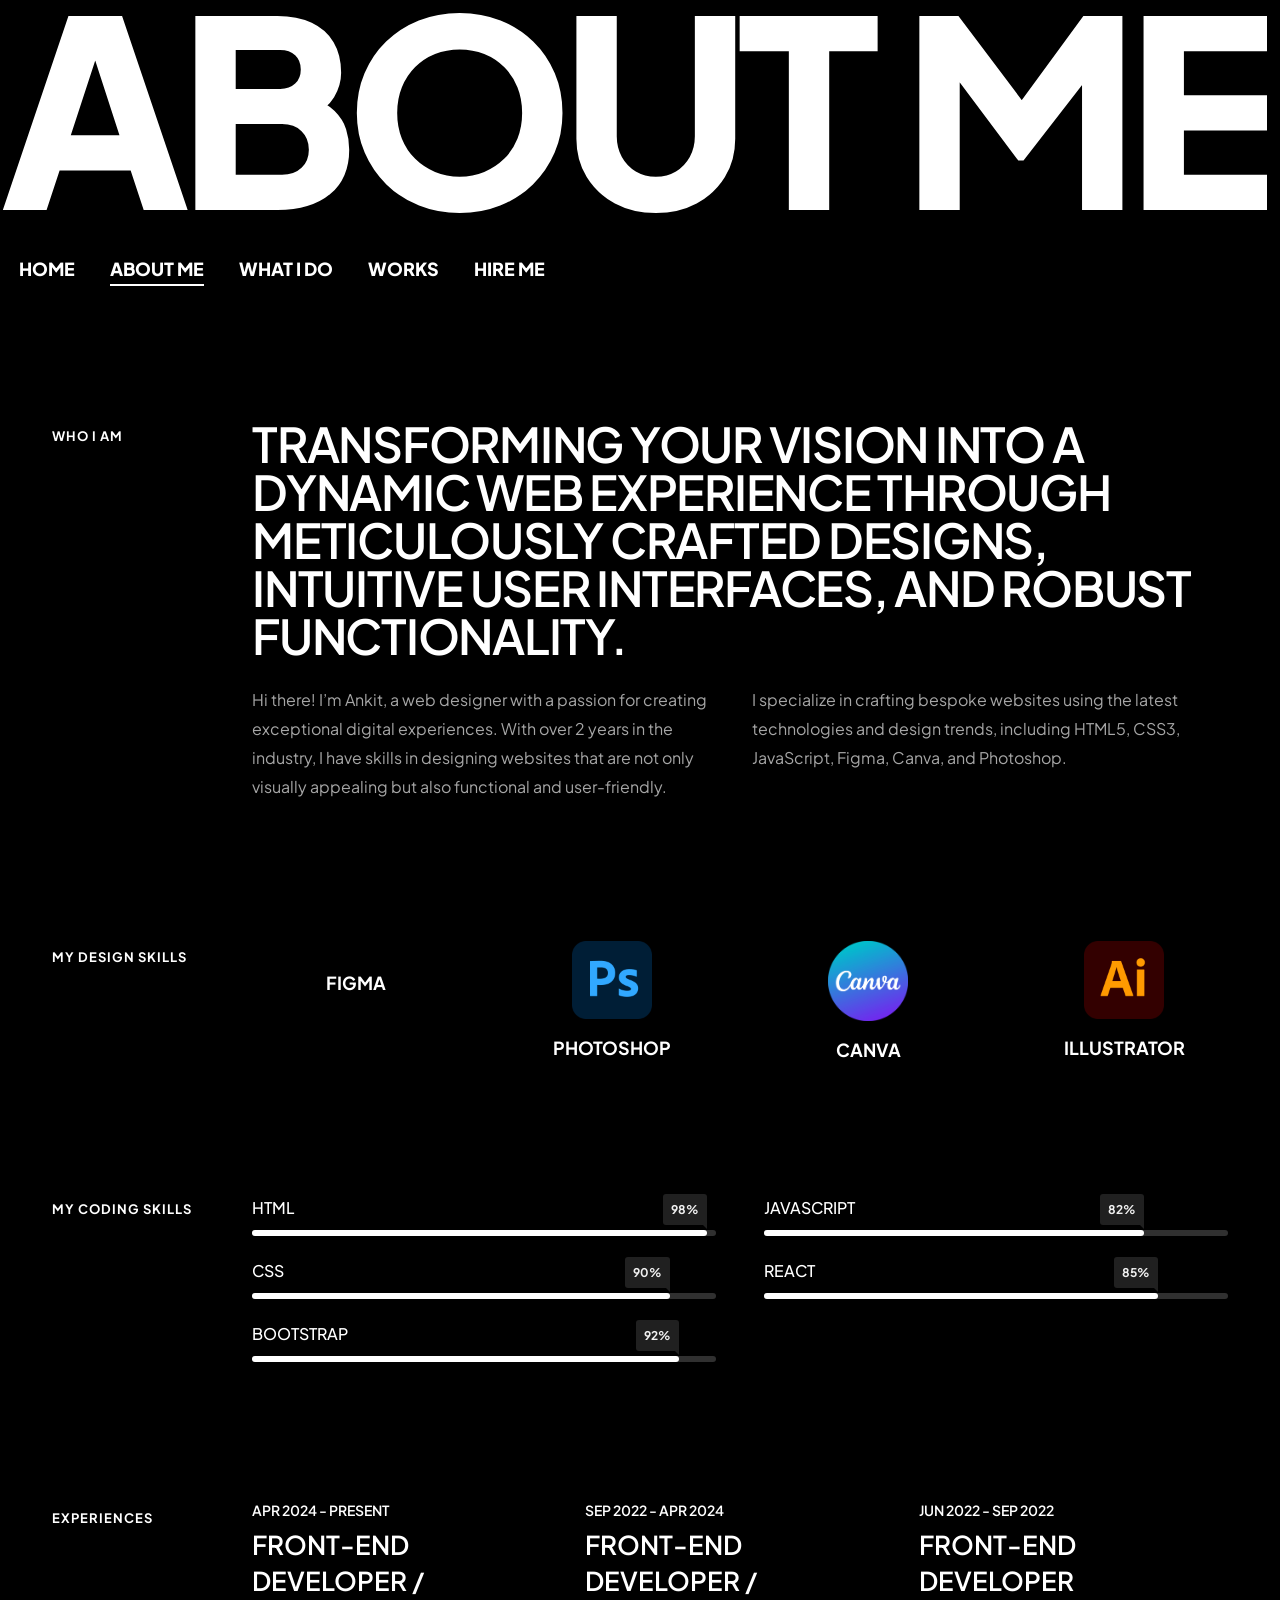
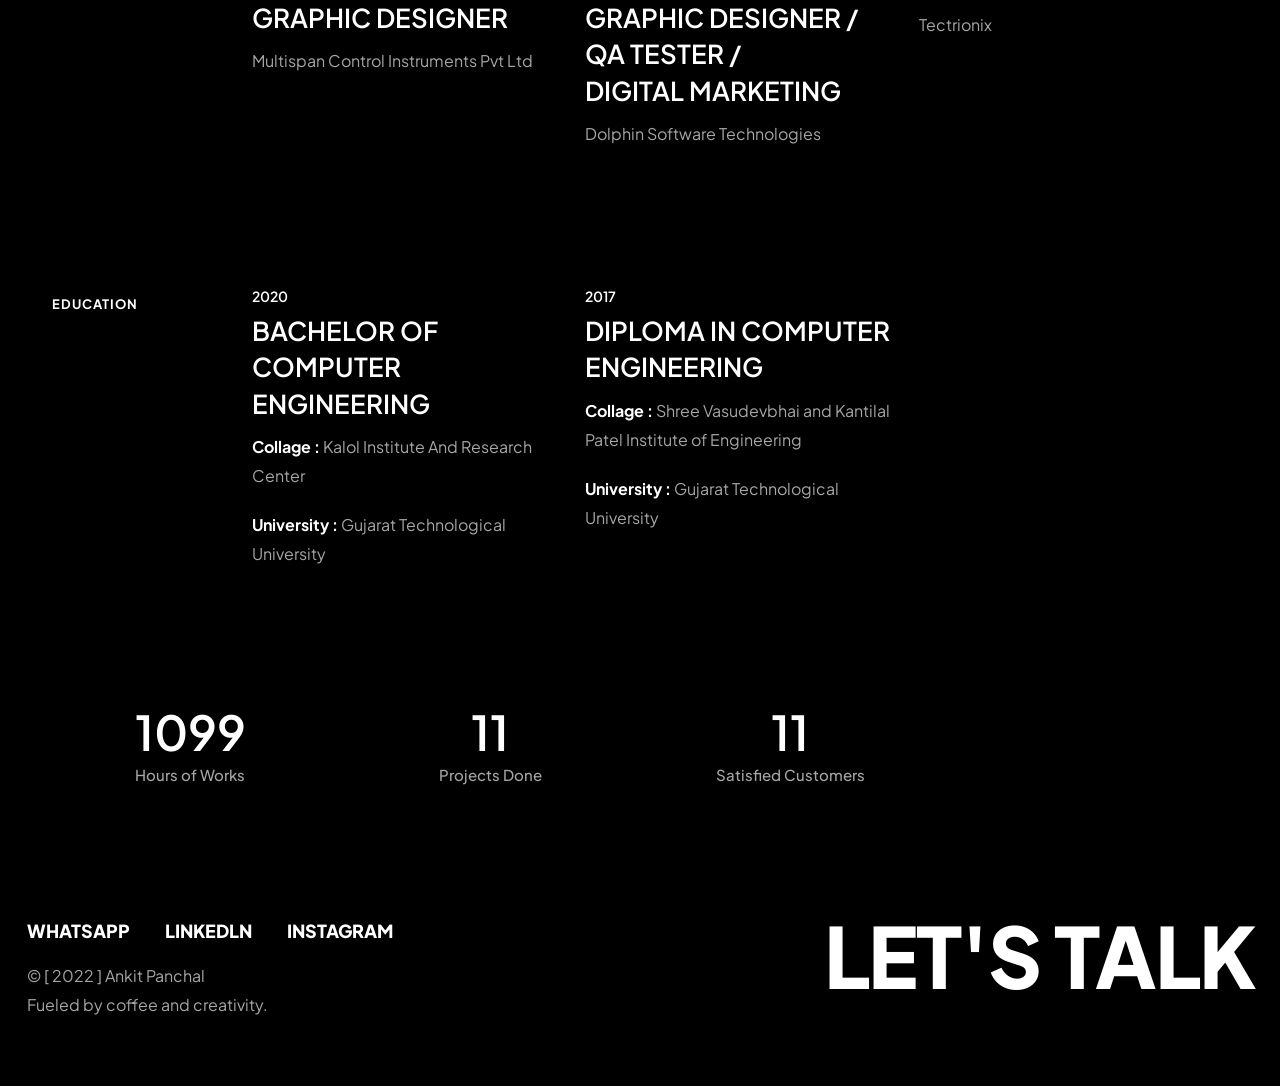
==== about.html @ 69e9f150 "whatsapp" ====
<!DOCTYPE html>
<html lang="en">


<head>
    <title>AP Panchal | About Us</title>

    <!-- Favicon -->
    <link rel="icon" href="images/favicon_io/favicon.ico" type="image/x-icon">
    <link rel="icon" type="image/png" sizes="32x32" href="images/favicon_io/favicon-32x32.png">
    <link rel="icon" type="image/png" sizes="16x16" href="images/favicon_io/favicon-16x16.png">
    <link rel="apple-touch-icon" sizes="180x180" href="images/favicon_io/apple-touch-icon.png">
    <link rel="icon" type="image/png" sizes="192x192" href="images/favicon_io/android-chrome-192x192.png">
    <link rel="icon" type="image/png" sizes="512x512" href="images/favicon_io/android-chrome-512x512.png">
    <link rel="manifest" href="images/favicon_io/site.webmanifest">

    <meta content="text/html;charset=utf-8" http-equiv="Content-Type">
    <meta content="width=device-width, initial-scale=1.0" name="viewport" >
    <meta content="AP Panchal | About Us" name="description" >
    <meta content="" name="keywords" >
    <meta content="" name="Ankit" >
    <!-- CSS Files
    ================================================== -->
    <link href="css/bootstrap.min.css" rel="stylesheet" type="text/css" id="bootstrap">
    <link href="css/plugins.css" rel="stylesheet" type="text/css" >
    <link href="css/style.css" rel="stylesheet" type="text/css" >
    <link href="css/coloring.css" rel="stylesheet" type="text/css" >
    <!-- color scheme -->
    <link id="colors" href="css/colors/scheme-01.css" rel="stylesheet" type="text/css" >

</head>

<body class="dark-scheme">
    <div id="wrapper">
        <div class="float-text show-on-scroll">
            <span><a href="#">Scroll to top</a></span>
        </div>
        <div class="scrollbar-v show-on-scroll"></div>
        
        <!-- page preloader begin -->
        <div id="de-loader"></div>
        <!-- page preloader close -->

        <!-- content begin -->
        <div class="section-dark no-bottom no-top" id="content">

            <div id="top"></div>

            <section class="no-top">

                <div class="text-fit-wrapper">
                    <h1 class="text-fit wow">About Me</h1>
                    <div class="d-menu-1 wow" data-wow-delay=".3s">
                        <ul>
                            <li><a href="index.html">Home</a></li>
                            <li class="active"><a href="about.html">About Me</a></li>
                            <li><a href="services.html">What I Do</a></li>
                            <li><a href="works.html">Works</a></li>
                            <!-- <li><a href="blog.html">Blog</a></li> -->
                            <li><a href="contact.html">Hire Me</a></li>
                        </ul>
                    </div>
                </div>
            </section>

            <section class="no-top">
                <div class="container">
                    <div class="row">
                        <div class="col-lg-2">
                            <div class="subtitle wow fadeInUp" data-wow-delay=".3s">Who I Am</div>
                        </div>
                        <div class="col-lg-10">                            
                            <h2 class="lh-1  wow fadeInUp" data-wow-delay=".4s">Transforming your vision into a dynamic web experience through meticulously crafted designs, intuitive user interfaces, and robust functionality.</h2>
                            <div class="row g-4 wow fadeInUp" data-wow-delay=".5s">
                                <div class="col-sm-6">
                                    <p>Hi there! I’m Ankit, a web designer with a passion for creating exceptional digital experiences. With over 2 years in the industry, I have skills in designing websites that are not only visually appealing but also functional and user-friendly.</p>
                                </div>

                                <div class="col-sm-6">
                                    <p>I specialize in crafting bespoke websites using the latest technologies and design trends, including HTML5, CSS3, JavaScript, Figma, Canva, and Photoshop.</p>
                                </div>
                            </div>

                        </div>
                    </div>
                </div>
            </section>

            <section class="no-top">
                <div class="container">
                    <div class="row g-4">
                        <div class="col-lg-2">
                            <div class="subtitle wow fadeInUp" data-wow-delay=".3s">My Design Skills</div>
                        </div>
                        <div class="col-lg-10">                            
                            <div class="row g-4 gx-5">
                                <div class="col-sm-3 col-6 wow fadeInRight" data-wow-delay=".4s">
                                    <div class="text-center">
                                        <img src="images/logo/figma.webp" class="w-80px mb-3" alt="">
                                        <h4>Figma</h4>
                                    </div>
                                </div>

                                <div class="col-sm-3 col-6 wow fadeInRight" data-wow-delay=".5s">
                                    <div class="text-center">
                                        <img src="images/logo/Adobe_Photoshop.png" class="w-80px mb-3" alt="">
                                        <h4>Photoshop</h4>
                                    </div>
                                </div>

                                <div class="col-sm-3 col-6 wow fadeInRight" data-wow-delay=".6s">
                                    <div class="text-center">
                                        <img src="images/logo/canva.png" class="w-80px mb-3" alt="">
                                        <h4>Canva</h4>
                                    </div>
                                </div>

                                <div class="col-sm-3 col-6 wow fadeInRight" data-wow-delay=".7s">
                                    <div class="text-center">
                                        <img src="images/logo/adobe_illustrator.png" class="w-80px mb-3" alt="">
                                        <h4>Illustrator</h4>
                                    </div>
                                </div>
                            </div>
                        </div>
                    </div>
                </div>
            </section>

            <section class="no-top">
                <div class="container">
                    <div class="row g-4">
                        <div class="col-lg-2">
                            <div class="subtitle wow fadeInUp" data-wow-delay=".3s">My Coding Skills</div>
                        </div>
                        <div class="col-lg-10">                            
                            <div class="row g-4 gx-5">
                                <div class="col-md-6 wow fadeInRight" data-wow-delay=".4s">
                                    <div class="d-skills-bar">
                                      <div class="d-bar">
                                        <div class="d-skill" data-value="98%">
                                            <div class="d-info">
                                              <span>HTML</span>
                                            </div>
                                            <div class="d-progress-line"><span class="d-fill-line"></span></div>
                                        </div>

                                        <div class="d-skill" data-value="90%">
                                            <div class="d-info">
                                              <span>CSS</span>
                                            </div>
                                            <div class="d-progress-line"><span class="d-fill-line"></span></div>
                                        </div>

                                        <div class="d-skill" data-value="92%">
                                            <div class="d-info">
                                              <span>BOOTSTRAP</span>
                                            </div>
                                            <div class="d-progress-line"><span class="d-fill-line"></span></div>
                                        </div>

                                    </div>
                                </div>
                            </div>

                            <div class="col-md-6 wow fadeInRight" data-wow-delay=".5s">
                                <div class="d-skills-bar">
                                    <div class="d-bar">
                                        <div class="d-skill" data-value="82%">
                                            <div class="d-info">
                                              <span>JAVASCRIPT</span>
                                            </div>
                                            <div class="d-progress-line"><span class="d-fill-line"></span></div>
                                        </div>


                                        <div class="d-skill" data-value="85%">
                                            <div class="d-info">
                                              <span>REACT</span>
                                            </div>
                                            <div class="d-progress-line"><span class="d-fill-line"></span></div>
                                        </div>
                                    </div>
                                </div>
                            </div>

                        </div>
                    </div>
                </div>
            </section>

            <section class="no-top">
                <div class="container">
                    <div class="row g-4">
                        <div class="col-lg-2">
                            <div class="subtitle wow fadeInUp" data-wow-delay=".3s">Experiences</div>
                        </div>
                        <div class="col-lg-10">                            
                            <div class="row g-4">
                                <div class="col-md-4 wow fadeInRight" data-wow-delay=".4s">
                                    <h6>Apr 2024 - Present</h6>
                                    <h3>Front-End Developer /<br>Graphic Designer</h3>
                                    <p>Multispan Control Instruments Pvt Ltd</p>
                                </div>

                                <div class="col-md-4 wow fadeInRight" data-wow-delay=".5s">
                                    <h6>Sep 2022 - Apr 2024</h6>
                                    <h3>Front-End Developer /<br>Graphic Designer /<br>QA Tester /<br>Digital Marketing</h3>
                                    <p>Dolphin Software Technologies</p>
                                </div>

                                <div class="col-md-4 wow fadeInRight" data-wow-delay=".5s">
                                    <h6>Jun 2022 - Sep 2022</h6>
                                    <h3>Front-End Developer</h3>
                                    <p>Tectrionix</p>
                                </div>

                            </div>
                        </div>
                    </div>
                </div>
            </section>

            <section class="no-top">
                <div class="container">
                    <div class="row g-4">
                        <div class="col-lg-2">
                            <div class="subtitle wow fadeInUp" data-wow-delay=".3s">Education</div>
                        </div>
                        <div class="col-lg-10">                            
                            <div class="row g-4">
                                <div class="col-md-4 wow fadeInRight" data-wow-delay=".4s">
                                    <h6>2020</h6>
                                    <h3>Bachelor of Computer Engineering</h3>
                                    <p><strong>Collage : </strong>Kalol Institute And Research Center</p>
                                    <p><strong>University : </strong>Gujarat Technological University</p>
                                </div>

                                <div class="col-md-4 wow fadeInRight" data-wow-delay=".5s">
                                    <h6>2017</h6>
                                    <h3>Diploma in Computer Engineering</h3>
                                    <p><strong>Collage : </strong> Shree Vasudevbhai and Kantilal Patel Institute of Engineering</p>
                                    <p><strong>University : </strong> Gujarat Technological University</p>
                                </div>

                                <!-- <div class="col-md-4 wow fadeInRight" data-wow-delay=".6s">
                                    <h6>2011</h6>
                                    <h3>Artist of College</h3>
                                    <p>University of Sydney</p>
                                </div> -->

                            </div>
                        </div>
                    </div>
                </div>
            </section>

            <!-- <section class="no-top">
                <div class="container">
                    <div class="row g-4">
                        <div class="col-lg-2">
                            <div class="subtitle wow fadeInUp" data-wow-delay=".3s">What They Says</div>
                        </div>
                        <div class="col-lg-10">                            
                            <div class="owl-3-cols-dots owl-carousel owl-theme wow fadeInUp" data-wow-delay=".4s">
                                <div class="item">
                                    <div class="de_testi s2">
                                        <blockquote>
                                            <div class="de_testi_by">
                                                <img class="circle" alt="" src="images/testimonial/1.webp"> <div>Chirag Joshi<span>CEO of Bhakti Enterprise</span></div>
                                            </div>
                                            <p>"Our e-commerce website needed a complete overhaul, and Nathan delivered beyond our expectations. The new design is visually stunning and incredibly user-friendly."
                                            </p>
                                        </blockquote>
                                    </div>
                                </div>
                                <div class="item">
                                    <div class="de_testi s2">
                                        <blockquote>
                                            <div class="de_testi_by">
                                                <img class="circle" alt="" src="images/testimonial/2.webp"> <div>Vijay Patel<span>CEO of Vijay Industries</span></div>
                                            </div>
                                            <p>"Developed a highly intuitive and professional website for Vijay Industries, significantly boosting their online presence and user engagement. The seamless design and functionality have been praised by the company's CEO for setting a new standard in their digital identity."</p>
                                        </blockquote>
                                    </div>
                                </div>
                                <div class="item">
                                    <div class="de_testi s2">
                                        <blockquote>
                                            <div class="de_testi_by">
                                                <img class="circle" alt="" src="images/testimonial/3.webp"> <div>Harsh Patel<span>CEO of Dolphin Software Technologies</span></div>
                                            </div>
                                            <p>"The new site is not only visually appealing but also highly functional, with easy navigation for our patients. The online appointment booking system has been a game-changer."</p>
                                        </blockquote>
                                    </div>
                                </div>
                                <div class="item">
                                    <div class="de_testi s2">
                                        <blockquote>
                                            <div class="de_testi_by">
                                                <img class="circle" alt="" src="images/testimonial/4.webp"> <div>Marius Lopez<span>Owner of Lezzato Cafe</span></div>
                                            </div>
                                            <p>"Nathan was very responsive to our needs. We’ve received numerous compliments on the new design. Thank you for helping us take our online presence to the next level!"</p>
                                        </blockquote>
                                    </div>
                                </div>
                                <div class="item">
                                    <div class="de_testi s2">
                                        <blockquote>
                                            <div class="de_testi_by">
                                                <img class="circle" alt="" src="images/testimonial/5.webp"> <div>Martin Smith<span>Dream Homes Realty</span></div>
                                            </div>
                                            <p>"The new site is intuitive and visually appealing, making it easy for clients to find and explore properties. The virtual tour features have significantly enhanced our user experience."</p>
                                        </blockquote>
                                    </div>
                                </div>
                                <div class="item">
                                    <div class="de_testi s2">
                                        <blockquote>
                                            <div class="de_testi_by">
                                                <img class="circle" alt="" src="images/testimonial/6.webp"> <div>Jake Peterson<span>Personal Trainer</span></div>
                                            </div>
                                            <p>"Nathan created an amazing site that highlights my services, client testimonials, and success stories. The booking system is user-friendly, and the design is clean and professional."</p>
                                        </blockquote>
                                    </div>
                                </div>
                            </div>
                        </div>
                    </div>
                </div>
            </section> -->

            <section class="no-top">
                <div class="container">
                    <div class="row g-4">
                        <div class="col-md-3 col-sm-6 mb-sm-30">
                            <div class="de_count text-center fs-15 wow fadeInRight" data-wow-delay=".0s">
                                <h3 class="fs-48 mb-1"><span class="timer" data-to="8240" data-speed="3000">0</span></h3>
                                <div class="fs-15">Hours of Works</div>
                            </div>
                        </div>
                        <div class="col-md-3 col-sm-6 mb-sm-30">
                            <div class="de_count text-center fs-15 wow fadeInRight" data-wow-delay=".2s">
                                <h3 class="fs-48 mb-1"><span class="timer" data-to="11" data-speed="300">0</span></h3>
                                <div class="fs-15">Projects Done</div>
                            </div>
                        </div>
                        <div class="col-md-3 col-sm-6 mb-sm-30">
                            <div class="de_count text-center fs-15 wow fadeInRight" data-wow-delay=".4s">
                                <h3 class="fs-48 mb-1"><span class="timer" data-to="11" data-speed="300">0</span></h3>
                                <div class="fs-15">Satisfied Customers</div>
                            </div>
                        </div>
                        <!-- <div class="col-md-3 col-sm-6 mb-sm-30">
                            <div class="de_count text-center fs-15 wow fadeInRight" data-wow-delay=".6s">
                                <h3 class="fs-48 mb-1"><span class="timer" data-to="32" data-speed="3000">0</span></h3>
                                <div class="fs-15">Awards Winning</div>
                            </div>
                        </div> -->
                    </div>
                </div>
            </section>

        </div>
        <!-- content close -->
        
        <!-- footer begin -->
        <footer>
            <div class="container-fluid">
                <div class="px-2">
                    <div class="row g-4 align-items-center">
                        <div class="col-lg-6">
                            <div class="d-menu-1 wow" data-wow-delay=".3s">
                                <ul>
                                   <!-- <li><a href="#">Facebook</a></li> -->
                                   <li><a href="https://wa.me/919998221598?text=I%20am%20interested%20in%20your%20Portfolio%20for%20Job%20Regarding">WhatsApp</a></li>
                                   <li><a href="https://www.linkedin.com/in/ankit-panchal-b9b663206/" target="_blank">Linkedln</a></li>
                                   <li><a href="https://instagram.com/ap_panchal_1519?igshid=NGVhN2U2NjQ0Yg==">Instagram</a></li>
                                </ul>

                                <p class="no-bottom">© [ 2022 ] Ankit Panchal <br> Fueled by coffee and creativity.</p>

                            </div>
                        </div>

                        <div class="col-lg-6 text-lg-end">
                            <a href="contact.html">
                                <h2 class="fs-84 fw-800 pe-3 shuffle wow fadeInLeft" data-wow-delay=".3s">Let's Talk</h2>
                            </a>
                        </div>
                    </div>
                </div>
            </div>
        </footer>
        <!-- footer close -->
    </div>

    
    
    <!-- Javascript Files
    ================================================== -->
    <script src="js/plugins.js"></script>
    <script src="js/designesia.js"></script>
    <script src="js/restriction.js"></script>

</body>


</html>
---- css/style.css ----
/* ================================================== */


/* Nathan
/* created by designesia

@charset "utf-8";

Table of content:

/* body
/* header
/* navigation
/* content
/* section
/* footer
/* contact

Elements
--------------------
/* border
/* breadcrumb
/* button and link
/* columns
/* counter
/* divider
/* dropcap
/* heading
/* list
/* map
/* pagination
/* pricing
/* preloader
/* progress bar
/* social icons
/* spacer
/* tabs
/* testimonial

Plugins
--------------------
/* plugins

Responsive
--------------------
/* media query

/* ================================================== */

@import url('https://fonts.googleapis.com/css2?family=Plus+Jakarta+Sans:ital,wght@0,200;0,300;0,400;0,500;0,600;0,700;0,800;1,200;1,300;1,400;1,500;1,600;1,700;1,800&amp;display=swap');
@import url('https://fonts.googleapis.com/css2?family=Poppins:ital,wght@0,200;0,300;0,400;0,500;0,600;0,700;0,800;1,200;1,300;1,400;1,500;1,600;1,700;1,800&amp;display=swap');

/* ================================================== */


/* import fonts icon */


/* ================================================== */

@import url("../fonts/fontawesome4/css/font-awesome.css");
@import url("../fonts/fontawesome6/css/fontawesome.css");
@import url("../fonts/fontawesome6/css/brands.css");
@import url("../fonts/fontawesome6/css/solid.css");
@import url("../fonts/icofont/icofont.min.css");

* {
  --title-font: "Plus Jakarta Sans", Helvetica, Arial, sans-serif;
  --body-font-size: 16px;
  --title-font-weight: 600;
  --title-font-color: #151515;
  --body-font: "Plus Jakarta Sans", Helvetica, Arial, sans-serif;
  --border-default: solid 1px rgba(30, 30, 30, 1);
  --bg-color-even: #E8E8E8;
  --bg-color-odd: #F4F4F4;
  --bg-dark-1: #000000;
  --bg-dark-2: #232323;
  --bg-dark-3: #303030;
  --bg-grey: #F7FAFD;
  --bg-gradient-1: 0deg, rgba(var(--primary-color-rgb), .1) 0%, rgba(var(--primary-color-rgb), .2) 100%;
  --body-font-color: #707070;
  --dark-body-font-color: rgba(255, 255, 255, .65);
  --swiper-theme-color: var(--primary-color);
  --rounded-1: 12px;
}
.bg-dark,
.bg-dark-1{background-color: var(--bg-dark-1) !important}
.bg-dark-2{background-color: var(--bg-dark-2) !important}
.bg-dark-3{background-color: var(--bg-dark-3) !important}
.bg-grey{background-color: var(--bg-grey) !important}
.bg-gradient-1{
  background: -moz-linear-gradient(var(--bg-gradient-1)) !important;
  background: -webkit-linear-gradient(var(--bg-gradient-1)) !important;
  background: linear-gradient(var(--bg-gradient-1)) !important;
}
.rounded-1{
  border-radius: var(--rounded-1) !important;
  -moz-border-radius: var(--rounded-1) !important;
  -webkit-border-radius: var(--rounded-1) !important;
}

/* ================================================== */


/* body */


/* ================================================== */

html {
  overflow-x: hidden;
  padding: 0;
  margin: 0;
  background: var(--bg-dark-1);
}

body {
  font-family: var(--body-font);
  font-size: var(--body-font-size);
  font-weight: 400;
  color: var(--body-font-color);
  padding: 0;
  line-height: 29px;
  word-spacing: 0px;
}

.dark-scheme {
  color: var(--dark-body-font-color);
}

body.dark-scheme {
  background: var(--bg-dark-1);
}

body.boxed {
  margin: 30px;
  overflow: hidden;
  border: solid 1px #eee;
}

body .owl-stage .owl-item {
  margin-bottom: 15px;

}

#wrapper {
  position: relative;
  overflow: hidden;
}

/* ================================================== */


/*  header  */


/* ================================================== */

header {
  width: 100%;
  position: absolute;
  left: 0;
  z-index: 1001;
  background: var(--bg-dark-1);
  margin: 0;
}

header.header-s1 {
  top: 0;
}

header .info {
  display: none;
  color: #fff;
  padding: 10px 0 10px 0;
  width: 100%;
  z-index: 100;
  background: #242424;
}

header .info .col {
  display: inline-block;
  font-size: 12px;
}

header .info .col {
  padding-right: 30px;
}

header .info .col:last-child {
  padding-right: 0px;
}

header .info i {
  font-size: 14px;
  margin-right: 15px;
}

header .info .social.col {
  border: none;
}

header .info .social i {
  color: #fff;
  font-size: 14px;
  display: inline-block;
  float: none;
  padding: 0 10px 0 10px;
  margin: 0;
}

header .info strong {
  font-size: 12px;
}

header .header-text{
  color:#ffffff;
  font-weight: 500;
}

header.header-light .header-text,
header.smaller.scroll-light .header-text{
  color:var(--title-font-color);
}

header.header-bg {
  background: rgba(0, 0, 0, 0.5);
}

header.transparent {
  background: none;
}

body:not(.side-layout) header:not(.smaller):not(.header-mobile).header-light.transparent {
  background: rgba(255, 255, 255, 0.0);
}

header.autoshow {
  top: -120px;
  height: 70px !important;
}

header.autoshow.scrollOn,
header.autoshow.scrollOff {
  -o-transition: .5s;
  -ms-transition: .5s;
  -moz-transition: .5s;
  -webkit-transition: .5s;
  transition: .5s;
  outline: none;
}

header.autoshow.scrollOn {
  top: 0;
}

header.autoshow.scrollOff {
  opacity: ;
  top: -120px;
}

header div#logo {
  color: white;
  -webkit-transition: all 0.3s;
  -moz-transition: all 0.3s;
  -ms-transition: all 0.3s;
  -o-transition: all 0.3s;
  transition: all 0.3s;
}

header .logo-2 {
  display: none;
}

header .logo-scroll {
  display: none;
}

header .logo,
header .logo-2 {
  font-family: var(--body-font);
  color: #fff;
  font-size: 40px;
  font-weight: 300;
}

header .logo-2 {
  color: #333;
}

header.header-full nav {
  float: left;
}

header nav a {
  -webkit-transition: all 0.3s;
  -moz-transition: all 0.3s;
  -ms-transition: all 0.3s;
  -o-transition: all 0.3s;
  transition: all 0.3s;
}

header nav a:hover {
  color: #555;
}

header.smaller #mainmenu ul ul {
  top: 0px;
}

header.smaller {
  position: fixed;
  top: 0px;
  background: var(--bg-dark-1);
  border: none;
}

header.header-light.smaller{
  background: #ffffff;
}

.scroll-down {
    margin-top: -90px;
}

.scroll-up {
    margin-top: 0;
}

header.header-center.scroll-down{
  margin-top: -175px;
}

header.header-center #logo-center{
  display: inline-block;
  padding-top: 40px;
}

header.header-center #mainmenu{
  display: inline-block;
}

header.header-center{
  text-align: center;
}

header.header-center #logo{
  display: none;
}

.boxed header.smaller {
  margin-top: 0px;
}

header.smaller div#logo,
header.s2 div#logo {}

header.smaller .logo-init {
  display: none;
}

header.smaller #topbar.topbar-dark {
  background: rgba(34, 34, 34, .05);
}

header.smaller #topbar.topbar-dark a {
  color: #333333;
}

header .logo-mobile {
  display: none;
}


header.smaller.scroll-light {
  background: #ffffff;
}

header.scroll-light .logo-scroll{
  display: none;
}

header.smaller.scroll-light .logo-main{
  display: none;
}

header.smaller.scroll-light .logo-scroll{
  display: block;
}

header.smaller.scroll-dark {
  background: var(--bg-color-even);
}

header.header-light .h-phone,
header.smaller.scroll-light .h-phone {
  color: #202020;
}

header:not(.header-light).smaller.scroll-light div#logo .logo {
  display: none;
}

header.smaller.scroll-light div#logo .logo-2 {
  display: inline-block;
}

header.smaller.scroll-light div#logo .logo-scroll {
  display: inline-block;
}

header.smaller.header-light div#logo .logo {
  display: none;
}

header.smaller.scroll-light .social-icons i {
  color: var(--title-font-color);
}

header.smaller.scroll-light #mainmenu li a,
header.smaller.scroll-light #mainmenu li.has-child:after {
  color: var(--title-font-color);
}

header #mainmenu li li a:hover {
  color: #ffffff;
}

.logo-smaller div#logo {
  width: 150px;
  height: 30px;
  line-height: 65px;
  font-size: 30px;
}

.logo-smaller div#logo img {
  font-size: 30px;
}

header.smaller div#logo .logo-1 {
  display: none;
}

header.smaller div#logo .logo-2 {
  display: inline-block;
}

.logo-small {
  margin-bottom: 20px;
}

header.de_header_2 {
  height: 125px;
}

header.de_header_2.smaller {
  height: 70px;
}

header.de_header_2.smaller .info {
  position: absolute;
  opacity: 0;
  z-index: -1;
}

header.header-full {
  padding-left: 30px;
  padding-right: 30px;
}

header .header-row {
  text-align: center;
}

header .header-col {
  position: relative;
  height: 100%;
}

/* left col header */
header .header-col.left {
  float: left;
  padding: 0 30px 0 0;
}

/* middle col header */
header .header-col.mid {
  float: right;
}

header .header-col.mid .social-icons {
  float: right;
  padding: 0 30px 0 30px;
}


.header-col-right {
  text-align: right;
}

/* subheader */

#subheader {
  overflow: hidden;
  position: relative;
  padding: 160px 0 100px 0;
}

#subheader h1 {
  font-size: 48px;
  line-height: 1.2em;
  letter-spacing: -1px;
  margin-bottom: 0;
}

#subheader.dark {
  background-color: #1A1C26;
}

#subheader.dark h1 {
  color: #fff;
}

.de-overlay{
    position: absolute;
    width: 100%;
    height: 100%;
    top:0;
    left: 0;
    background: rgba(var(--primary-color-rgb), .35);
  }

.de-overlay-gradient{
  position: absolute;
  width: 100%;
  height: 100%;
  top:0;
  left: 0;
  background: linear-gradient(45deg, rgba(var(--primary-color-rgb),1), rgba(var(--primary-color-rgb),1));
}

.crumb {
  font-size: 13px;
}


.crumb {
  display: inline-block;
  padding: 3px 10px;
  margin-top: 20px;
  line-height: 1.2em;
  border-radius:30px;
  -moz-border-radius:30px;
  -webkit-border-radius:30px;
}

.text-light .crumb a{
  color:rgba(255, 255, 255, 1.0);
}


#subheader.text-light .crumb {
  color: #fff;
}

#subheader .small-border-deco {
  display: block;
  margin: 0 auto;
  margin-top: 20px;
  width: 100%;
  height: 1px;
  background: rgba(255, 255, 255, .1);
}

#subheader .small-border-deco span {
  display: block;
  margin: 0 auto;
  height: 2px;
  width: 100px;
}

#subheader.dark h2,
#subheader.dark h4 {
  color: #fff;
}

#subheader.dark h2 {
  font-size: 48px;
}

#subheader.s2 {
  text-align: left;
  padding: 120px 0 20px;
  border: solid 1px #ddd;
  border-left: none;
  border-right: none;
}

.rtl #subheader.s2 {
  text-align: right;
}


#subheader.s2 h1,
#subheader.s2 .crumb {
  margin: 0;
  padding: 0;
}

#subheader.s2 .crumb {
  float: right;
  margin-top: 10px;
}

.rtl #subheader.s2 .crumb {
  float: left;
}

#subheader.sh-plain {
  padding: 100px 0 60px 0;
}


/* ================================================== */


/* navigation


/* ================================================== */

#mainmenu {
  font-size: 14px;
  margin: 0 auto;
  float: none;
  counter-reset: my-awesome-counter;
  font-family: var(--title-font);
}

#mainmenu.s2{
  font-family: var(--title-font);
}

#mainmenu ul {
  margin: 0px 0px;
  padding: 0px;
  height: 30px;
  background: #ffffff;
  color: var(--body-font-color);
}

#mainmenu ul:not(.mega) {
  border: solid 1px #dddddd;
}

.dark-scheme #mainmenu ul {
  background: var(--bg-dark-1);
  border: solid 1px rgba(255, 255, 255, .1);
}

.dark-scheme #mainmenu ul.mega {
  background: var(--bg-dark-1);
}

#mainmenu li {
  margin: 0px 0px;
  padding: 0px 0px;
  float: left;
  display: inline;
  list-style: none;
  position: relative;
}

#mainmenu>li {
  margin-right: 30px;
}

header.header-s2 #mainmenu>li {
  margin-right: 0px;
}

#mainmenu>li {
  counter-increment: my-awesome-counter;
}

/*
#mainmenu>li::before {
  content: counter(my-awesome-counter) ' —';
  right: 8px;
  top: 5px;
  color:var(--primary-color);
  margin-right: 5px;
  font-weight: 500;
  font-family: var(--title-font);
}
*/

header.smaller #mainmenu>li::before{
  transform: scale(0);
}

/*
#mainmenu>li::before {
  content: counter(my-awesome-counter) '.';
  right: 8px;
  top: 5px;
  color:var(--secondary-color);
  margin-right: 5px;
  font-weight: bold;
  font-family: var(--title-font);
}
*/

header.smaller #mainmenu>li::before{
  transform: scale(0);
}

#mainmenu>li.has-child:after {
  font-family: FontAwesome;
  content: "\f078";
  padding-left: 5px;
  font-size: 8px;
  position: relative;
  top: -2px;
  color:rgba(255, 255, 255, .75);
}


#mainmenu>li.has-child:after {
  font-family: FontAwesome;
  content: "\f078";
  padding-left: 5px;
  font-size: 8px;
  position: relative;
  top: -2px;
  color:rgba(255, 255, 255, .75);
}

.rtl #mainmenu li.has-child:after {
  padding-left: 15px;
}

.header-light #mainmenu li.has-child:after {
  color: rgba(0, 0, 0, .5);
}

#mainmenu >li>a {
  font-size: 15px;
  padding-right: 6px;
  font-weight: 600;
}

#mainmenu.s2 li>a{
  letter-spacing: 0;
}

#mainmenu li.has-child>a {
  padding-right: 0px;
}

#mainmenu a {
  position: relative;
  display: inline-block;
  padding-top: 25px;
  padding-bottom: 25px;
  text-decoration: none;
  color: #ffffff;
  text-align: center;
  outline: none;
}

header.header-s2 #mainmenu a{
  padding-top: 10px;
  padding-bottom: 10px;
}

header.smaller #mainmenu > li > a{
  padding-top: 18px;
  padding-bottom: 18px;
}

#mainmenu p {
  line-height: 1.8em;
  margin-bottom: 0;
}

header.header-light #mainmenu a {
  color: var(--title-font-color);
}

#mainmenu a span:not(.badge) {
  position: relative;
  width: 0%;
  color: #ffffff;
  display: block;
  font-size: 10px;
  text-transform: uppercase;
  line-height: 14px;
  border-bottom: solid 2px #ffffff;
}

#mainmenu li:hover a span:not(.badge) {
  width: 100%;
}

#mainmenu li li a span:not(.badge) {
  float: right;
  margin-top: 5px;
}

#mainmenu a.active span:not(.badge) {
  width: 100%;
  margin-left: 0%;
}

.header-light {
  background: #ffffff;
}

.header-light #mainmenu>li>a {
  font-weight: 500;
  color: var(--title-font-color);
}

#mainmenu li li {
  font-family: var(--body-font);
  font-size: 14px;
}

#mainmenu li li:last-child {
  border-bottom: none;
}

#mainmenu li li a {
  padding: 5px 15px;
  border-top: none;
  color: #606060;
  width: 100%;
  border-left: none;
  text-align: left;
  font-weight: normal;
  border-bottom: solid 1px rgba(255, 255, 255, .1);
  letter-spacing: 0;
}

#mainmenu li:last-child>a {
  border-bottom: none;
}

.dark-scheme #mainmenu li li a {
  color: #ffffff;
}

.rtl #mainmenu li li a {
  text-align: right;
}

#mainmenu li li a:hover {
  color: #111;
}

#mainmenu li li a:after {
  content: none;
}

#mainmenu li li a:hover,
#mainmenu ul li:hover>a {
  color: #fff;
}

#mainmenu li a.active{
  color:var(--primary-color) !important;
}

#mainmenu li ul {
  width: 190px;
  height: auto;
  position: absolute;
  left: 0px;
  z-index: 10;
  visibility: hidden;
  opacity: 0;
  border-radius: 3px;
}

#mainmenu ul li b {
  background: #333;
  color: #ffffff;
  padding: 0 3px;
  padding-bottom: 3px;
  font-size: 10px;
  margin-right: 3px;
  border-radius: 2px;
  -moz-border-radius: 2px;
  -webkit-border-radius: 2px;
}

#mainmenu li li {
  font-size: 14px;
  display: block;
  float: none;
  text-transform: none;
}

#mainmenu li:hover>ul {
  visibility: visible;
  opacity: 1;
  margin-top: 0px;
}

/* before edited 
#mainmenu li ul ul {
    left: 100%;
    top: 0px;
}
*/

#mainmenu li ul ul:not(.ul-list) {
  top: 0px;
  margin-left: 188px;
}

#mainmenu select {
  padding: 10px;
  height: 36px;
  font-size: 14px;
  border: none;
  background: #ff4200;
  color: #eceff3;
}

#mainmenu select option {
  padding: 10px;
}

#mainmenu .btn-type {
  padding: 0;
  margin: 0;
}

#mainmenu .btn-type a {
  background: #eee;
  padding: 0;
  margin: 0;
}

#mainmenu>li ul.mega {
  position: fixed;
  left: 0;
  height: 0%;
  width: 100%;
  visibility: hidden;
  opacity: 0;
  overflow: hidden;
  padding: 0;
  -webkit-box-shadow: none;
  -moz-box-shadow: none;
  box-shadow: none;
  background: none;
}

#mainmenu>li ul.mega .sb-menu {
  background: #fff;
  border-radius: 20px;
  -moz-border-radius: 20px;
  -webkit-border-radius: 20px;
  border: solid 1px #dddddd;
}

.dark-scheme #mainmenu>li ul.mega .sb-menu {
  background: var(--bg-dark-1);
  border-color: rgba(255, 255, 255, .1);
}

#mainmenu li:hover ul.mega {
  visibility: visible;
  opacity: 1;
}

#mainmenu li ul.mega>li,
#mainmenu li ul.mega>li a {
  width: 100%;
}

#mainmenu li ul.mega li.title {
  padding: 0px 10px 15px 10px;
  text-align: left;
  color: #fff;
  font-weight: bold;
}

#mainmenu li ul.mega>li ul {
  position: static;
  visibility: visible;
  opacity: 1;
  left: 0;
  float: none;
  width: 100%;
}

#mainmenu ul.mega>li ul li {
  margin: 0;
  padding: 0;
}

#mainmenu ul.mega>li ul li:last-child {
  border-bottom: none;
}

#mainmenu li ul.mega .menu-content {
  background: #171A21;
  padding: 30px;
}

#mainmenu li ul.mega li.title {
  font-family: var(--main-font);
  padding: 0px;
  text-align: left;
  font-weight: bold;
  color: #586383;
}

#mainmenu ul.mega>li ul {
  border: none;
}

#mainmenu li ul.mega ul li a {
  background: none;
  padding: 2px 0px;
  border-radius:5px;
  -moz-border-radius:5px;
  -webkit-border-radius:5px;
}

#mainmenu li ul.mega ul li a:hover {
  padding: 2px 10px;
  color: #35404e;
  background: #eee;
}

#mainmenu li ul.mega ul{
  visibility: visible;
  opacity: 1;
  position: relative;
  display: block;
  margin: 0;
  padding: 0;
  border:none;
}

#mainmenu .box-icon {
  margin-bottom: 10px;
  line-height: 1.6em;
  background: rgba(var(--primary-color-rgb), .1);
  padding: 15px;
  margin: 0;
  height: 100%;
}

#mainmenu .box-icon:hover {
  background: rgba(var(--primary-color-rgb), .2);
}

.menu-footer{
  padding: 0;
}

.menu-footer li{
  display: inline-block;
  margin:5px 20px;
  padding: 0;
}

.menu-col {
  list-style: none;
  margin: 0;
  padding: 0;
  font-weight: 500;
  font-size: 16px;
}

.menu-col i {
  margin-right: 10px;
  text-align: center;
  min-width: 20px;
}

.menu-col li {
  margin-bottom: 10px;
}

.menu-col li a {
  padding: 10px 16px;
  display: block;
  color: #333333;
  border-radius: 6px;
  -moz-border-radius: 6px;
  -webkit-border-radius: 6px;
}

.menu-col li a.active,
.menu-col li a.active i {
  color: #ffffff;
}

header.header-mobile #mainmenu>li ul.mega {
  visibility: visible;
  opacity: 1;
}

header:not(.header-mobile) #mainmenu>li:hover ul.mega {
  height: auto;
}

/* menu toggle for mobile */

#menu-btn {
  display: none;
  float: right;
  width: 32px;
  height: 32px;
  padding: 4px;
  text-align: center;
  cursor: poInter;
  color: #fff;
  margin-top: 0px;
  margin-left: 20px;
}

#menu-btn:before {
  font-family: FontAwesome;
  content: "\f0c9";
  font-size: 20px;
}

#menu-btn.menu-open:before{
  content: "\f068";
}

.rtl #menu-btn {
  float: left;
}

header.header-mobile.header-light,
header.header-mobile.header-light #menu-btn,
header.header-mobile.header-light #menu-btn:hover {
  background: none;
}

header.header-mobile.header-light #menu-btn {
  color: #222;
}


header.header-mobile.header-center #logo{
  display: block;
}

header.header-mobile.header-center #logo-center{
  display: none;
}


/* content */

#content {
  width: 100%;
  background: #ffffff;
  padding: 90px 0 90px 0;
  z-index: 100;
}

.dark-scheme #content {
  background: var(--bg-dark-1);
}

/* ================================================== */


/* section */


/* ================================================== */

section {
  padding: 120px 0 120px 0;
}

#content.zebra section:nth-child(even) {
  background: #fcfcfc;
}

section.no-bg,
#content.no-bg {
  background: none !important;
}

.bottom-rounded{
  overflow: hidden;
  border-radius:0 0 100% 100%;
  -moz-border-radius:0 0 100% 100%;
  -webkit-border-radius:0 0 100% 100%;
  padding-bottom: 200px;
}

.rounded-up{
  border-radius:60px 60px 0 0;
  -moz-border-radius:60px 60px 0 0;
  -webkit-border-radius:60px 60px 0 0;
}

.rounded-down{
  border-radius:0 0 60px 60px;
  -moz-border-radius:0 0 60px 60px;
  -webkit-border-radius:0 0 60px 60px;
}

.rounded-up-down{
  border-radius:60px;
  -moz-border-radius:60px;
  -webkit-border-radius:60px;
}

.dark-scheme section {
  background: var(--bg-dark-1);
}

.no-bg {
  background: none !important;
}

.bgcolor-variation {
  background: #f6f6f6;
}

.overlay-gradient {
  width: 100%;
  height: 100%;
  z-index: 100;
  top: 0;
  padding: 90px 0 90px 0;
}

.de_light section {
  background: #ffffff;
}

.section-fixed {
  position: fixed;
  width: 100%;
  min-height: 100%;
  height: auto;
}

.full-height {
  overflow: hidden;
}

.text_top {
  position: relative;
  z-index: 1000;
}

/* ================================================== */


/* footer */


/* ================================================== */

footer {
  padding: 0 0 60px 0;
}

footer p {
  line-height: 1.8em;
}


footer h5,
.de_light footer h5 {
  color: #fff;
  font-size: 18px;
  text-transform: none;
}

footer a {
  color: var(--dark-body-font-color);
  text-decoration: none !important;
}

.subfooter {
  margin-top: 50px;
  border-top: solid 1px rgba(255, 255, 255, .1);
  padding: 20px 0 20px 0;
}

.footer-light .subfooter {
  border-top: solid 1px rgba(0, 0, 0, .1);
}

header.header-light-transparent {
  background: rgba(255, 255, 255, .5);
}

header.header-solid.header-light #mainmenu>li>a {
  color: #555;
}

header.header-solid.header-light .info {
  background: #eee;
  color: #555;
}

header.header-solid.header-light .info .social i {
  color: #222;
}

header.header-solid {
  background: #fff;
}

header.smaller.header-dark {
  background: #222222;
  border: none;
}

header.smaller.header-dark #mainmenu a {
  color: #fff;
}

header.s2 {
  background: #ffffff !important;
  border-bottom: solid 1px var(--bg-dark-3);
  top: 0;
}

header.s2 #mainmenu>li>a {
  padding-top: 18px;
  padding-bottom: 18px;
}

.side-layout header.smaller.header-dark #mainmenu>li {
  border-bottom: solid 1px rgba(255, 255, 255, .1);
}

.side-layout header.smaller.header-dark #mainmenu>li:last-child {
  border-bottom: none;
}

header.header-mobile {
  position: fixed !important;
  background: var(--title-font-color);
  top: 0;
  padding-bottom: 10px;
}

header.header-mobile .container {
  max-width: 100% !important;
  padding-left: 20px;
  padding-right: 20px;
}

.dark-scheme header.header-mobile {
  background: var(--bg-dark-1);
}

header.header-mobile.has-topbar .header-row,
header.header-mobile.has-topbar .header-col {
  margin-top: 10px;
}

header.header-mobile nav {
  float: none;
}

header.header-mobile .logo {
  display: none;
}

header.header-mobile .logo-2 {
  display: inline-block;
}

header.header-mobile.header-light {
  background: #fff;
}

header.header-mobile #mainmenu ul {
  padding: 0;
}

header.header-solid.header-light {
  background: #fff;
}

header.header-light .logo {
  display: none;
}

header.header-light .logo-2 {
  display: inline-block;
}

/* topbar start here */

#topbar {
  z-index: 1000;
  width: 100%;
  overflow: hidden;
  top: 0;
  background: var(--primary-color) !important;
}

#topbar.topbar-dark {
  background: rgba(34, 34, 34, .2);
}

#topbar a {
  color: #ffffff;
  text-decoration: none;
}

#topbar.text-light a {
  color: #ffffff;
}

.topbar-left,
.topbar-right {
  display: flex;
}

.topbar-right {
  float: right;
}

.topbar-solid {
  background: #ffffff;
}

#topbar:not(.topbar-noborder) .topbar-right .topbar-widget {
  border-left: solid 1px rgba(255, 255, 255, .1);
}

#topbar:not(.topbar-noborder) .topbar-right span:last-child {
  border-right: solid 1px rgba(255, 255, 255, .1);
}

#topbar:not(.topbar-noborder) .topbar-light .topbar-right .topbar-widget {
  border-left: solid 1px #eee;
}

#topbar:not(.topbar-noborder) .topbar-light .topbar-right span:last-child {
  border-right: solid 1px #eee;
}

#topbar:not(.topbar-noborder) .tb-light .topbar-right .topbar-widget {
  border-left: solid 1px rgba(0, 0, 0, .1);
}

#topbar:not(.topbar-noborder) .tb-light .topbar-right span:last-child {
  border-right: solid 1px rgba(0, 0, 0, .1);
}

/* topbar left content */
.topbar-left {
  float: left;
}

#topbar:not(.topbar-noborder) .topbar-left .topbar-widget {
  border-right: solid 1px rgba(255, 255, 255, .1);
}

#topbar:not(.topbar-noborder) .topbar-light .topbar-left .topbar-widget {
  border-right: solid 1px #eee;
}

#topbar:not(.topbar-noborder) .topbar-left span:first-child {
  border-left: solid 1px rgba(255, 255, 255, .1);
}

#topbar:not(.topbar-noborder) .tb-light .topbar-left .topbar-widget {
  border-right: solid 1px rgba(0, 0, 0, .1);
}

#topbar:not(.topbar-noborder) .tb-light .topbar-left span:first-child {
  border-left: solid 1px rgba(0, 0, 0, .1);
}

.h-phone {
  text-align: center;
  display: inline-block;
  font-weight: 600;
  color: #ffffff;
  font-family: var(--title-font);
  font-size: 16px;
  margin-right: 20px;
  line-height: 1.3em;
}

.h-phone span {
  display: block;
  font-size: 12.5px;
  font-weight: 500;
  color: rgba(255, 255, 255, .75);
}

header.header-light .h-phone span{
  color: var(--body-font-color);
}


.h-phone i {
  display: inline-block;
  font-size: 32px;
  left: 0;
  top: 12px
}

.menu_side_area .btn-line{
  display: inline-block;
}

/* topbar widget */
.topbar-widget {
  font-size: 14px;
  font-weight: 400;
  display: flex;
  padding: 3px 15px 7px 15px;
  color:rgba(255, 255, 255, .5);
}

.topbar-widget.widget-text {
  padding-top: 6px;
}

.topbar-widget i {
  font-size: 16px;
  margin-top: 8px;
  margin-right: 10px;
}

.h-sub .topbar-widget {
  padding: 12px;
}

.topbar-widget:before {
  float: left;
  position: relative;
  font-family: "FontAwesome";
  font-size: 16px;
  margin-right: 10px;
}

.topbar-widget.tb-phone:before {
  content: "\f095";
}

.topbar-widget.tb-email:before {
  content: "\f003";
}

.topbar-widget.tb-opening-hours:before {
  content: "\f017";
}

.topbar-widget.tb-social {
  padding: 0;
}

.topbar-widget.tb-social a {
  font-size: 14px;
  display: flex;
  padding: 5px;
  padding-left: 15px;
  display: inline-block;
  text-align: center;
}

.topbar-widget a span {
  font-weight: bold;
  margin-right: 10px;
  border-radius: 30px;
  -moz-border-radius: 30px;
  -webkit-border-radius: 30px;
}

#topbar:not(.topbar-noborder) .topbar-light .topbar-widget.tb-social a,
#topbar:not(.topbar-noborder) .topbar-light .topbar-widget.tb-social a:first-child {
  border-left: solid 1px rgba(0, 0, 0, .1);
}

#topbar:not(.topbar-noborder) .topbar-widget.tb-social a {
  border-left: solid 1px rgba(255, 255, 255, .1);
}

.tb-light .topbar-widget.tb-social a {
  border-left: solid 1px rgba(0, 0, 0, .1);
}

.topbar-widget.tb-social a:first-child {
  border: none;
}

/* topbar end here */


/* ================================================== */


/* blog */


/* ================================================== */

/* blog comment */

#blog-comment {
  margin-top: 40px;
}

#blog-comment h5 {
  margin-bottom: 10px;
}

#blog-comment ul,
#blog-comment li {
  list-style: none;
  padding-left: 0;
}

.rtl #blog-comment li li {
  margin-right: 40px;
}

#blog-comment li {
  min-height: 70px;
  margin-bottom: 20px;
  padding-bottom: 20px;
  border-bottom: solid 1px #ccc;
}

.dark-scheme #blog-comment li {
  border-bottom-color: rgba(255, 255, 255, .1);
}

#blog-comment li .avatar {
  position: absolute;
  margin-top: 5px;
}

#blog-comment li .avatar img{
  width: 70px;
}

#blog-comment .comment {
  margin-left: 85px;
}

.rtl #blog-comment .comment {
  margin-left: 0;
  margin-right: 85px;
}

#blog-comment li {
  min-height: 70px;
  font-size: 15px;
  line-height: 1.6em;
}

#blog-comment li li {
  margin-left: 55px;
  padding-bottom: 0px;
  margin-top: 20px;
  padding-top: 20px;
  border-top: solid 1px #ccc;
  border-bottom: none;
}

.dark-scheme #blog-comment li li {
  border-top-color: rgba(255, 255, 255, .1);
}

#blog-comment li li .avatar {
  position: absolute;
}

#blog-comment li li .comment {}

.comment-info {
  margin-left: 85px;
  margin-bottom: 5px;
}

.rtl .comment-info {
  margin-left: 0;
  margin-right: 85px;
}

.comment-info .c_name {
  display: block;
  font-weight: 700;
  color: #555555;
}

.dark-scheme .comment-info .c_name {
  color: #ffffff;
}

.comment-info .c_reply {
  padding-left: 20px;
  margin-left: 20px;
  border-left: solid 1px #ddd;
  font-size: 12px;
}

.dark-scheme .comment-info .c_reply {
  border-left-color: rgba(255, 255, 255, .5);
}

.comment-info .c_date {
  font-size: 12px;
}

.blog-read h4 {
  color: #333;
  letter-spacing: normal;
  font-size: 24px;
  text-transform: none;
}

.blog-carousel ul,
.blog-carousel li {
  margin: 0;
  list-style: none;
}

.blog-carousel h4 {
  margin-bottom: 0px;
}

.blog-carousel p {
  margin-bottom: 10px;
}

.blog-carousel .post-date {
  text-transform: uppercase;
  letter-spacing: 3px;
  font-size: 11px;
  color: #888;
}

.post-content {
  position: relative;
}

.post-content p {
  margin-bottom: 0px;
}

.post-text .d-date{
  font-size: 14px;
}

.post-text h4 {
  margin-top: 10px;
  margin-bottom: 10px;
}

.post-text h4 a {
  font-weight: bold;
  font-family: var(--body-font);
  color: #1A1C26;
  text-decoration: none;
  line-height: 1.5em;
  letter-spacing: 0;
}

.dark-scheme .post-text h4 a {
  color: #ffffff;
}

.blog-read img {
  margin-bottom: 20px;
}

.blog-read .post-text {
  padding: 0;
}

/* blog comment form */

#commentform label {
  display: block;
}

#commentform input {
  width: 290px;
}

#commentform input:focus {
  border: solid 1px #999;
  background: #fff;
}

#commentform textarea {
  width: 97%;
  padding: 5px;
  height: 150px;
  color: #333;
}

#commentform textarea:focus {
  border: solid 1px #999;
  background: #fff;
}

#commentform input.btn {
  width: auto;
}


.post-meta {
  margin: 0px 0 10px 0px;
  border: solid 1px #eee;
  border-left: none;
  border-right: none;
  border-left: none;
  font-size: 11px;
  display: table;
  width: 100%;
  table-layout: fixed;
}

.post-meta a {
  color: #888;
}

.post-meta span {
  display: table-cell;
  padding: 10px 0 10px 0;
  text-align: center;
}

.post-meta span i {
  float: none;
}

.post-image{
  overflow: hidden;
  margin-bottom: 20px;
}
.post-image img {
  width: 100%;
  margin-bottom: 0px;
}
.post-image .d-tagline{
  position: absolute;
  top:20px;
  right: 20px;
  line-height: 1em;
}

.post-image .d-tagline span{
  font-size: 12px;
  color:#ffffff;
  text-transform: uppercase;
  display: inline-block;
  background: var(--primary-color);
  margin-left: 5px;
  padding: 4px 10px 4px 10px;
  border-radius:30px;
  -moz-border-radius:30px;
  -webkit-border-radius:30px;
  font-weight: 600;
}

.post-image {
  position: relative;
}

.post-image .post-info {
  position: absolute;
  bottom: 0;
  padding: 0;
  border: none;
  width: 100%;
}

.post-image .post-info .inner {
  margin: 0 30px 0 30px;
  padding: 3px 20px;
  border-radius: 0px 10px 0 0;
}

.post-image .post-date,
.post-image .post-author {
  color: #ffffff;
}

.ratings {
  color: #F86E4E;
}

.p-rating i {
  color: #cccccc;
}

.p-rating i.checked {
  color: #FFD337;
}

.d-rating i {
  font-size: 15px;
  color: #F86E4E;
  margin-right: 3px;
}

/* ================================================== */


/* contact form */


/* ================================================== */

.error {
  display: none;
  margin-top: 30px;
  color: #e7505a;
  clear: both;
  padding-top: 20px;
  padding: 20px;
  background: rgba(231, 80, 90, .1);
  border: solid 1px #e7505a;
}

.success {
  display: none;
  color: #96c346;
  margin-top: 30px;
  clear: both;
  padding-top: 20px;
  padding: 20px;
  background: rgba(150, 195, 70, .1);
  border: solid 1px #96c346;
}

.error img {
  vertical-align: top;
}

.full {
  width: 98%;
}

#contact_form.s2 textarea {
  height: 180px;
}

#contact_form .radio-img input[type="radio"] + label, 
#contact_form .radio-img input[type="checkbox"] + label{
  padding: 0px;
  position: relative;
  background: none;
  width: 20%;
  float: left;
  text-align: center;
  margin-right: 5%;
}

#contact_form .radio-img input[type="radio"] + label:before, 
#contact_form .radio-img input[type="checkbox"] + label:before {
  position: absolute;
  top: 10px;
  left: 15px;
  display: none;
}

#contact_form .radio-img input[type="radio"] + label img, 
#contact_form .radio-img input[type="checkbox"] + label img{
  width: 100%;
  margin-bottom: 10px;
  opacity: .5;
}

#contact_form .radio-img input[type="radio"]:checked + label img, 
#contact_form .radio-img input[type="checkbox"]:checked + label img{
  width: 100%;
  padding: 3px;
  opacity: 1;
  background: var(--primary-color);
}

#contact_form input[type=checkbox] {
  position: relative;
  border: solid 1px var(--primary-color);
  background: none;
  cursor: pointer;
  line-height: 0;
  margin: 4px .6em 0 0;
  outline: 0;
  padding: 0 !important;
  vertical-align: text-top;
  height: 15px;
  width: 15px;
  -webkit-appearance: none;
  opacity: .5;
}

#contact_form input[type="text"],
#contact_form textarea,
#contact_form input[type="email"],
#contact_form input[type="number"],
#contact_form input[type="date"],
#search,
#contact_form select {
  padding: 10px;
  margin-bottom: 20px;
  border: solid 1px rgba(0,0,0,0.25);
  height: auto;
  border-radius:6px;
  -moz-border-radius:6px;
  -webkit-border-radius:6px;
}

.form-control,
.form-control:focus{
  background: #f2f2f2;
  color:#000000;
}

.dark-scheme .form-control{
  background: #111111;
  color:#ffffff;
}

#contact_form textarea{
  height: 253px;
}


.radio-opt{
  float: left;
}


.radio-opt input[type="radio"]{
  display: none;
}

.radio-opt label {
  min-width: 62px;
  font-size: 12px;
  vertical-align: middle;
  text-align: center;
  cursor: pointer;
  background-color: rgba(var(--primary-color-rgb),.2);
  color: white;
  padding: 0px;
  margin: 0 8px 8px 0;
  opacity: .5;
}
.radio-opt input[type="radio"]:checked + label{
  background-color: var(--primary-color);
  opacity: 1;
}



#contact_form input[type=checkbox]:checked{
  background: var(--primary-color);
  opacity: 1;
}


#contact_form.s2 .radio-img input[type="radio"] + label, 
#contact_form.s2 .radio-img input[type="checkbox"] + label,
#contact_form .radio-img input[type="radio"] + label img, 
#contact_form .radio-img input[type="checkbox"] + label img{
  width: 100%;
  float: none;
}



.form-underline input[type=text],
.form-underline textarea,
.form-underline input[type=email],
.form-underline select {
  padding: 10px 0 10px 0;
  margin-bottom: 20px;
  border: none;
  border-bottom: solid 2px #bbbbbb;
  background: none;
  border-radius: 0;
  height: auto;
  box-shadow: none;
  -moz-box-shadow: none;
  -webkit-box-shadow: none;
}

.form-underline select {
  -webkit-appearance: none;
  -webkit-border-radius: 0px;
  -moz-appearance: none;
  appearance: none;
  background: url('../images/ui/arrow-down-form.html') no-repeat 98% 60%;
}

.form-underline select:focus {
  background: url('../images/ui/arrow-down-form-hover.html') no-repeat 98% 60%;
}

.form-underline input[type=text],
.form-underline textarea,
.form-underline input[type=email],
.form-underline select {
  color: #333;
  border-bottom: solid 1px #bbb;
}

.form-default input[type=text],
.form-default textarea,
.form-default input[type=email],
.form-default select {
  padding: 10px;
  margin-bottom: 20px;
  background: rgba(255, 255, 255, .5);
  border-radius: 0px;
  -moz-border-radius: 0px;
  -webkit-border-radius: 0px;
  height: auto;
  box-shadow: none;
  -moz-box-shadow: none;
  -webkit-box-shadow: none;
  font-weight: 400;
  font-size: 18px;
}

.form-border select {
  background: url("data:image/svg+xml;utf8,<svg fill='black' height='24' viewBox='0 0 24 24' width='24' xmlns='http://www.w3.org/2000/svg'><path d='M7 10l5 5 5-5z'><path d='M0 0h24v24H0z' fill='none'></svg>") right 5px center no-repeat !important;
}

.rtl .form-border select {
  background: none !important;
  padding-left: 20px;
}

#contact_form.form-default textarea {
  padding: 10px;
  height: 170px;
  border-radius: 0px;
  -moz-border-radius: 0px;
  -webkit-border-radius: 0px;
}

#form_subscribe input[type=text] {
  padding: 7px 12px 7px 12px;
  width: 80%;
  float: left;
  display: table-cell;
  border-radius: 30px 0 0 30px;
  -moz-border-radius: 30px 0 0 30px;
  -webkit-border-radius: 30px 0 0 30px;
  border: none;
  border-right: none;
  background: rgba(255, 255, 255, .7);
  -webkit-box-shadow: 2px 2px 20px 0px rgba(20, 20, 20, 0.05);
  -moz-box-shadow: 2px 2px 20px 0px rgba(20, 20, 20, 0.05);
  box-shadow: 2px 2px 20px 0px rgba(20, 20, 20, 0.05);
}

.d-create-file {
  padding: 50px;
  border-radius: 0px;
  border: dashed 3px #dddddd;
  text-align: center;
}

.dark-scheme .d-create-file {
  border-color: rgba(255, 255, 255, .2);
}

.dark-scheme .d-create-file p {
  color: #ffffff;
}

#form_sb input[type=text] {
  font-size: 20px;
  padding: 25px 20px 25px 20px;
  width: 85%;
  height: 30px;
  float: left;
  display: table-cell;
  border-radius: 30px 0 0 30px;
  -moz-border-radius: 30px 0 0 30px;
  -webkit-border-radius: 30px 0 0 30px;
  border: none;
  background: #ffffff;
  border: none;
}

.dark-scheme #form_sb input[type=text] {
  color: #ffffff;
  background: rgba(255, 255, 255, .1);
}

#form_sb #btn-submit i {
  text-align: center;
  font-size: 30px;
  float: left;
  width: 15%;
  background: #171A21;
  color: #ffffff;
  display: table-cell;
  padding: 10px 0 10px 0;
  border-radius: 0 30px 30px 0;
  -moz-border-radius: 0 30px 30px 0;
  -webkit-border-radius: 0 30px 30px 0;
}

footer:not(.footer-light) #form_subscribe input[type=text]::-moz-input-placeholder {
  color: #ffffff;
}

footer:not(.footer-light) #form_subscribe input[type=text]::-webkit-input-placeholder {
  color: #ffffff;
}


.footer-light #form_subscribe input[type=text] {
  border: none;
  border-right: none;
  padding: 6px 12px;
  background: #ffffff;
}

#form_subscribe input[type=text]:focus {
  background: rgba(255, 255, 255, .2);
}

#form_subscribe #btn-subscribe i {
  text-align: center;
  font-size: 28px;
  float: left;
  width: 20%;
  background: #171A21;
  color: #ffffff;
  display: table-cell;
  padding: 5px 0 5px 0;
  border-radius: 0 30px 30px 0;
  -moz-border-radius: 0 30px 30px 0;
  -webkit-border-radius: 0 30px 30px 0;
}

.form-default input[type=text]:focus,
.form-default textarea:focus,
.form-default input[type=email]:focus,
.form-default select:focus {
  background: #f6f6f6;
}

.error_input {
  border-bottom: solid 1px #ff0000 !important;
}

.arrow-up,
.arrow-down {
  width: 0;
  height: 0;
  border-left: 40px solid transparent;
  border-right: 40px solid transparent;
  border-bottom: 40px solid #fff;
  position: fixed;
  margin-left: auto;
  margin-right: auto;
  left: 0;
  right: 0;
  bottom: 0;
  cursor: poInter;
  z-index: 101;
}

.arrow-down {
  border-top: 40px solid #fff;
  border-bottom: none;
  position: fixed;
  z-index: 102;
  top: -40px;
}

.arrow-up:before {
  font-family: "FontAwesome";
  font-size: 20px;
  content: "\f067";
  color: #222;
  position: relative;
  top: 12px;
  margin: 0 0 0 -8px;
}

.arrow-down:before {
  font-family: "FontAwesome";
  font-size: 20px;
  content: "\f068";
  color: #222;
  position: relative;
  top: -35px;
  margin: 0 0 0 -8px;
}

/* border */


/* ------------------------------ */

.small-border {
  width: 50px;
  height: 2px;
  background: rgba(0, 0, 0, .5);
  border-left: none;
  border-right: none;
  display: block;
  margin: 0 auto;
  margin-bottom: 30px;
}


.small-border.sm-left {
  margin-left: 0;
}

.rtl .small-border.sm-left {
  margin-right: 0;
}

.tiny-border {
  height: 1px;
  background: #333;
  width: 40px;
  margin: 20px 0 20px 0;
  display: block;
}

.tiny-border.center {
  margin-left: auto;
  margin-right: auto;
}

.small-border.white {
  border-top: solid 2px #ffffff;
}

/* breadcrumb */


/* ------------------------------ */

.crumb {
  color: #777;
  margin: 0;
  padding: 0;
  font-weight: 500;
}

.crumb{
  padding-top: 10px;
  margin-bottom: -50px;
}

.crumb li {
  display: inline;
  text-decoration: none;
  letter-spacing: 0;
}

.crumb li:after {
  font-family: "FontAwesome";
  content: "\f054";
  font-size: 10px;
  margin: 0 10px 0 10px;
  opacity: .5;
}

.crumb li:last-child:after {
  display: none;
}

.crumb a {
  text-decoration: none;
}

.crumb li .active {
  font-weight: bold;
}

.de_light .crumb a:hover {
  color: #fff;
}

/* button and link */


/* ------------------------------ */

a {
  text-decoration: none;
}

.de_light a {
  color: #888;
}

.de_light a:hover {
  color: #555;
}

a.btn-text {
  text-decoration: none;
  display: inline-block;
  color: #111;
  font-weight: 600;
  padding: 0;
}

a.btn-text:after {
  font-family: FontAwesome;
  content: "\f054";
  padding-left: 10px;
}

a.btn-text {
  color: #fff;
}

a.btn-big {
  font-size: 14px;
  color: #eceff3;
  letter-spacing: 1px;
  line-height: normal;
  font-weight: bold;
  text-transform: uppercase;
  border: solid 1px #fff;
  padding: 10px 30px 10px 30px;
}

a.btn-big:after {
  font-family: FontAwesome;
  content: "\f054";
  margin-left: 20px;
}

a.btn,
.btn {
  position: relative;
  z-index: 1;
  overflow: hidden;
}

a.btn:before {
  content: "";
  background: rgba(0, 0, 0, 0);
  width: 0;
  height: 100%;
  position: absolute;
  z-index: -1;
}

a.btn-fx:after {
  font-family: FontAwesome;
  content: "\f178";
  margin-left: 15px;
  position: absolute;
  right: -20px;
  margin-top: 0px;
}

a.btn-fx {
  font-size: 14px;
  color: #eceff3;
  letter-spacing: 1px;
  line-height: normal;
  font-weight: bold;
  text-transform: uppercase;
  border: solid 1px #fff;
  padding: 10px 30px 10px 30px;
}

a.btn-fx:hover {
  padding-left: 20px;
  padding-right: 40px;
}

a.btn-fx:before {
  width: 0;
  height: 100%;
  left: 0;
  top: 0;
  position: absolute;
}

a.btn-fx:hover:after {
  right: 15px;
}

a.btn-fx:hover:before {
  width: 100%;
  background: rgba(0, 0, 0, 1);
}

a.btn-fx.light:hover:before {
  width: 100%;
  background: rgba(255, 255, 255, 1);
}

.btn-fullwidth {
  display: block;
  width: 100%;
}

a.btn-slider {
  font-size: 14px;
  font-weight: bold;
  color: #fff;
  line-height: normal;
  text-decoration: none;
  text-transform: uppercase;
  border: solid 2px #fff;
  padding: 10px 30px 10px 30px;
  border-radius: 60px;
}

a.btn-slider:hover {
  color: #222;
  background: #fff;
  border-color: #000;
  border: solid 2px #fff;
}

a.btn-main:hover,
.btn-main:hover {
  color: #fff;
  -webkit-box-shadow: 2px 2px 20px 0px rgba(29, 29, 31, 0.5);
  -moz-box-shadow: 2px 2px 20px 0px rgba(29, 29, 31, 0.5);
  box-shadow: 2px 2px 20px 0px rgba(29, 29, 31, 0.5);
}

a.btn-slider:hover:after {
  color: #222;
}

a.btn-id,
a.btn-id:hover {
  border: none;
}

a.btn-light.btn-id {
  color: #222;
}

a.btn-dark.btn-id {
  color: #fff;
}

.btn-main.btn-small {
  padding: 5px 20px 5px 20px;
  font-weight: bold;
  text-transform: uppercase;
}

.btn-fx.btn-main {
  text-transform: normal;
}

a.btn-bg-dark {
  background: #222;
}

a.btn-text-light {
  color: #fff;
}

.btn-icon-left i {
  margin-right: 12px;
  color: #fff;
}

.btn-add_to_cart,
a.btn-add_to_cart {
  border: solid 1px #bbb;
  font-size: 12px;
  border-radius: 0;
  -moz-border-radius: 0;
  -webkit-border-radius: 0;
  padding: 3px;
  padding-left: 40px;
  padding-right: 20px;
  display: inline-block;
  text-align: center;
  text-decoration: none;
  color: #555;
}

.btn-add_to_cart:before,
a.btn-add_to_cart:before {
  font-family: "FontAwesome";
  content: "\f07a";
  position: absolute;
  left: 20px;
}

a.btn-main,
a.btn-main:active,
a.btn-main:focus,
a.btn-main:visited,
.btn-main,
input[type=button].btn-main,
a.btn-line,
input.btn-line,
#mainmenu li ul.mega a.btn-main {
  display: inline-block;
  font-family: var(--title-font);
  text-align: center;
  color: #fff;
  outline: 0;
  font-weight: bold;
  text-decoration: none;
  padding: 8px 25px;
  font-size: 15px;
  border: none;
  border-radius:30px;
  -moz-border-radius:30px;
  -webkit-border-radius:30px;
}


a.btn-main.btn-dark-trans{
    background: rgba(255, 255, 255, .1);
}

a.btn-main.btn-dark-trans:hover{
    background: var(--primary-color);
}


a.btn-main.btn-light-trans{
  color:var(--title-font-color);
  background: rgba(0, 0, 0, .05);
}

a.btn-main.btn-light-trans:hover{
    color:#ffffff;
    background: var(--primary-color);
}



a.btn-main img {
  width: 24px;
  margin-right: 10px;
  margin-top: -2px;
}

a.btn-main.big{
  font-size: 30px;
  padding: 20px 30px;
}

a.btn-sc {
  display: inline-block;
  font-family: var(--title-font);
  font-weight: bold;
  padding: 6px;
  font-size: 14px;
  color: #222;
  border-radius: 30px;
  -moz-border-radius: 30px;
  -webkit-border-radius: 30px;
  background: #f2f2f2;
}

a.btn-sc img {
  width: 20px;
  margin-top: -4px;
  margin-right: 8px;
}

a.btn-line,
a.btn-line:hover,
input.btn-line {
  background: none !important;
  color: var(--primary-color);
  border: solid 1px rgba(0, 0, 0, .35);
}

.dark-scheme a.btn-line,
.dark-scheme a.btn-line:hover,
.dark-scheme input.btn-line {
  color: var(--dark-title-font-color);
  border: solid 1px rgba(255, 255, 255, .35);
}

.text-light .btn-line,
.dark-scheme input.btn-line{
  color:#ffffff;
}

header:not(.header-light) a.btn-line,
.dark-scheme a.btn-line,
.dark-schem a.btn-line:hover {
  color: #ffffff;
}

a.btn-main.btn-white {
  background: #ffffff;
}

header a.btn-main i {
  display: none;
}

.col-right a.btn-main {
  font-size: 14px;
  text-transform: none;
}

a.btn-border {
  border: solid 2px rgba(255, 255, 255, .3);
  border-radius: 0px;
  -moz-border-radius: 0px;
  -webkit-border-radius: 0px;
  min-width: 120px;
  outline: 0;
  font-weight: bold;
  text-decoration: none;
  padding: 10px 30px;
  min-width: 120px;
  text-transform: uppercase;
  font-size: 12px;
  letter-spacing: 2px;
}

a.btn-border:hover {
  color: #ffffff;
  border-color: rgba(255, 255, 255, 0);
  margin-top: -2px;
  margin-bottom: 2px;
  box-sizing: border-box
}

a.btn-border.light {
  border: solid 1px #ffffff;
  color: #ffffff;
}

a.btn-border.light:hover {
  background: #ffffff;
}

a.btn-border:hover a {
  color: #ffffff !important;
}

.d-btn-close {
  color: #ffffff;
  cursor: poInter;
  text-align: center;
  display: block;
  text-align: center;
  width: 60px;
  height: 60px;
  background: #333;
  font-size: 32px;
  font-weight: bold;
  text-decoration: none;
  margin: 0 auto;
  padding-top: 12px;
  position: absolute;
  left: 0;
  right: 0;
}

a.btn-link {
  display: block;
  text-decoration: none;
  margin-top: 10px;
}

a.btn-lg{
  font-size: 24px;
  padding: 15px 30px 10px 30px;
}

.cover a.btn-link:hover {
  color: #fff;
}

.play-button {
  border-radius: 60px;
  -moz-border-radius: 60px;
  -webkit-border-radius: 60px;
  color: #fff;
  text-decoration: none;
  border: solid 5px rgba(255, 255, 255, .3);
  display: inline-block;
  text-align: center;
  width: 80px;
  height: 80px;
  padding-top: 22px;
  padding-left: 5px;
}

.play-button:before {
  font-family: "FontAwesome";
  font-size: 20px;
  content: "\f04b";
  position: relative;
  color: #fff;
}

.play-button:hover {
  border: solid 5px rgba(255, 255, 255, 1);
}

.play-button.dark {
  color: #222;
  border: solid 5px rgba(0, 0, 0, .1);
}

.play-button.dark:before {
  color: #222;
}

.play-button.dark:hover {
  border: solid 5px rgba(0, 0, 0, .5);
}

.text-light .play-button {
  border-radius: 60px;
  -moz-border-radius: 60px;
  -webkit-border-radius: 60px;
  color: #fff;
  text-decoration: none;
  border: solid 5px rgba(255, 255, 255, .3);
  display: inline-block;
  text-align: center;
  width: 80px;
  height: 80px;
  padding-top: 22px;
  padding-left: 5px;
}

.text-light .play-button:before {
  font-family: "FontAwesome";
  font-size: 20px;
  content: "\f04b";
  position: relative;
  color: #fff;
}

.text-light .play-button.dark {
  color: #fff;
  border: solid 5px rgba(255, 255, 255, .3);
}

.text-light .play-button.dark:before {
  color: #fff;
}

.text-light .play-button.dark:hover {
  border: solid 5px rgba(255, 255, 255, 1);
}


/* counter */


/* ------------------------------ */

.de_count {
  padding: 0px;
  background: none;
}

.de_count h3 {
  margin: 0;
  padding: 0;
  margin-bottom: 0px;
  line-height: 1em;x
  letter-spacing: -.5px;
}


.de_count h4 {
  margin-top: 0;
  font-size: 16px;
  font-weight: 500;
}

.de_count p.d-small {
  margin-top: 5px;
  opacity: .5;
}

.rtl .de_count h3,
.rtl .de_count h5 {
  text-align: right;
}

.de_count.big h3 {
  font-size: 120px;
}

.de_count.small h4 {
  font-size: 28px;
  margin-bottom: 0;
}

.de_count {
  font-size: 16px;
  font-weight: 500;
}



/* divider */


/* ------------------------------ */

.spacer-single {
  width: 100%;
  height: 30px;
  display: block;
  clear: both;
}

.spacer-double {
  width: 100%;
  height: 60px;
  display: block;
  clear: both;
}

.spacer-triple {
  width: 100%;
  height: 90px;
  display: block;
  clear: both;
}

.spacer-half {
  width: 100%;
  height: 15px;
  display: block;
  clear: both;
}


.spacer-5 {
  width: 100%;
  height: 5px;
  display: block;
  clear: both;
}

.spacer-10 {
  width: 100%;
  height: 10px;
  display: block;
  clear: both;
}

.spacer-20 {
  width: 100%;
  height: 20px;
  display: block;
  clear: both;
}

.spacer-30 {
  width: 100%;
  height: 30px;
  display: block;
  clear: both;
}

.spacer-40 {
  width: 100%;
  height: 40px;
  display: block;
  clear: both;
}

.spacer-50 {
  width: 100%;
  height: 50px;
  display: block;
  clear: both;
}

.spacer-60 {
  width: 100%;
  height: 60px;
  display: block;
  clear: both;
}

hr {
  display: block;
  clear: both;
  border-top: solid 1px #ddd;
  margin: 40px 0 40px 0;
}

/* dropcap */


/* ------------------------------ */

.dropcap {
  display: inline-block;
  font-size: 84px;
  float: left;
  margin: 25px 15px 10px 0;
  color: #000000;
  background: none !important;
}

.dark-scheme .dropcap{
  color: #ffffff;
}

/* form */


/* ------------------------------ */

.form-transparent input[type=text],
.form-transparent textarea,
.form-transparent input[type=email] {
  padding: 10px;
  margin-bottom: 20px;
  color: #fff;
  border: solid 1px rgba(0, 0, 0, .3);
  background: rgba(0, 0, 0, .2);
  border-radius: 0;
  height: auto;
}

.form-border input[type=text],
.form-border textarea,
.form-border input[type=email],
.form-border input[type=password],
.form-border input[type=date],
.form-border select {
  padding: 8px;
  margin-bottom: 10px;
  border: none;
  border: solid 2px #eeeeee;
  background: rgba(0, 0, 0, .025);
  border-radius: 2px;
  -moz-border-radius: 2px;
  -webkit-border-radius: 2px;
  height: auto;
  box-shadow: none;
  -moz-box-shadow: none;
  -webkit-box-shadow: none;
  color: #333;
}

.dark-scheme .form-border input[type=text],
.dark-scheme .form-border textarea,
.dark-scheme .form-border input[type=email],
.dark-scheme .form-border input[type=password],
.dark-scheme .form-border input[type=date],
.dark-scheme .form-border select {
  color: #ffffff;
  border: solid 1px rgba(var(--primary-color-rgb), .5);
}

.dark-scheme ::-webkit-calendar-picker-indicator {
  filter: invert(1);
}

.dark-scheme .form-border input::-moz-input-placeholder,
.dark-scheme .form-border textarea::-moz-input-placeholder {
  color: rgba(255, 255, 255, .5);
}

.dark-scheme .form-border input::-webkit-input-placeholder,
.dark-scheme .form-border textarea::-webkit-input-placeholder {
  color: rgba(255, 255, 255, .5);
}

.form-border input[type=text]:focus,
.form-border textarea:focus,
.form-underline input[type=email]:focus,
.form-border input[type=date]:focus,
.form-border select:focus {
  background: rgba(var(--primary-color-rgb), .1);
}

.form-subscribe {
  display: table;
  margin: 0 auto;
}

.form-subscribe input[type=text] {
  display: table-cell;
  border: solid 1px rgba(255, 255, 255, .3);
  border-right: none;
  background: rgba(255, 255, 255, .1);
  padding: 6px 20px 6px 20px;
  border-radius: 60px 0 0 60px;
  height: 40px;
  vertical-align: middle;
}

.form-subscribe .btn-main {
  display: table-cell;
  border-radius: 0 60px 60px 0;
  height: 40px;
  vertical-align: middle;
}

.form-subscribe input[type=text]:hover {
  background: rgba(255, 255, 255, .3);
}

.field-set label {
  color: #606060;
}

.field-set .d-label{
  display: inline-block;
  color:var(--title-font-color);
  font-weight: 500;
  margin-bottom: 10px;
}

.dark-scheme .field-set .d-label {
  color: #ffffff;
}

#upload_file {
  display: none;
}

#form-create-item textarea {
  height: 45px;
}

.de_form input[type="radio"],
.de_form input[type="checkbox"] {
  display: none;
}

.de_form input[type="radio"]+label:before {
  content: "\f111";
  font-family: "FontAwesome";
  margin-right: 10px;
  border: solid 1px #d2d2d2;
}

.de_form input[type="checkbox"]+label:before {
  position: absolute;
  content: '';
  display: inline-block;
  font-family: "FontAwesome";
  margin-right: 10px;
  border: solid 2px rgba(0, 0, 0, .2);
  width: 16px;
  height: 16px;
  margin-top: 5px;
  left: 0;
  font-size: 11px;
  padding: 1px 3px 0 3px;
  line-height: 15px;
  border-radius: 4px;
}

.dark-scheme .de_form input[type="checkbox"]+label:before {
  border: solid 2px rgba(255, 255, 255, .2);
}

.de_checkbox {
  position: relative;
  display: block;
  padding-left: 25px;
}

.de_form input[type="radio"]+label,
.de_form input[type="checkbox"]+label {
  cursor: pointer;
  border: none;
  border-radius: 3px;
}

.no-bg input[type="radio"]+label,
.de_form.no-bg input[type="checkbox"]+label {
  padding: 4px 0px;
  border: none;
  background: none;
}

.de_form input[type="radio"]:checked+label,
.de_form input[type="checkbox"]:checked+label {
  border: none;
}

.de_form input[type="checkbox"]:checked+label:before {
  content: "\f00c";
  color: #ffffff;
  border: rgba(0, 0, 0, 0);
}

.item_filter_group {
  border: solid 1px rgba(0, 0, 0, .15);
  margin-bottom: 25px;
  padding: 30px;
  border-radius: 12px;
  -moz-border-radius: 12px;
  -webkit-border-radius: 12px;
}

.dark-scheme .item_filter_group {
  border: solid 1px rgba(255, 255, 255, .075);
}

.item_filter_group h4 {
  font-size: 18px;
}


/* heading */


/* ------------------------------ */

h1,
h2,
h4,
h3,
h5,
h6,
.h1_big,
.h1,
.h2,
.h3,
.h4,
.h5,
.h6,
footer.footer-light h5 {
  text-transform: uppercase;
  margin-top: 0;
  font-family: var(--title-font);
  font-weight: var(--title-font-weight);
  color: var(--title-font-color);
}

.dark-scheme h1,
.dark-scheme h2,
.dark-scheme h4,
.dark-scheme h3,
.dark-scheme h5,
.dark-scheme h6,
.dark-scheme .h1_big,
.dark-scheme .h1,
.dark-scheme .h2,
.dark-scheme .h3,
.dark-scheme .h4,
.dark-scheme .h5,
.dark-scheme .h6 {
  color: #ffffff;
}

.dark-scheme h1,
.dark-scheme h2{
  /*background: -webkit-linear-gradient(0deg,#888888 0%, #ffffff 75%);
  background: -moz-linear-gradient(0deg,#888888 0%, #ffffff 75%);
  background: linear-gradient(0deg,#888888 0%, #ffffff 75%);*/
  background: white;
  -webkit-background-clip: text;
  -webkit-text-fill-color: transparent;
}

h1,
.h1 {
  font-size: 64px;
  margin-bottom: 20px;
  line-height: 1.1em;
  letter-spacing: -2.5px;
}

h1 .label {
  display: inline-block;
  font-size: 36px;
  padding: 0 6px;
  margin-left: 10px;
  border-radius: 3px;
  -moz-border-radius: 3px;
  -webkit-border-radius: 3px;
}

h1 span{
  display: inline-block;
}

.text-line{
   color: transparent !important;
  -webkit-text-stroke: 1px #ffffff;
}

h1.s1 {
  letter-spacing: 30px;
  font-size: 26px;
}

h1.s2 {
  display: inline-block;
  letter-spacing: 2px;
  text-transform: uppercase;
}

h1.s2 .c1 {
  font-size: 240px;
  letter-spacing: -20px;
  line-height: .85em;
  position: relative;
}

h1.s2 .c1 span {
  position: absolute;
  top: 0;
  right: 0;
  color: #ffffff;
  display: block;
  font-size: 40px;
  line-height: 1em;
  background: #fff;
  width: 60px;
  height: 60px;
  border-radius: 100%;
  -moz-border-radius: 100%;
  -webkit-border-radius: 100%;
  padding: 10px 20px 10px 0;
}

h1.s2 .c2 {
  color: rgba(255, 255, 255, 0);
  -webkit-text-stroke: 1px rgba(255, 255, 255, .5);
  font-size: 140px;
  padding-bottom: 10px;
  margin-top: 10px;
  text-transform: uppercase;
  font-weight: bold;
}

h1.s2 .c3 {
  font-size: 20px;
  font-weight: 500;
}

h1 .small-border {
  margin-top: 30px;
}

h1.big,
.h1_big {
  font-size: 64px;
  margin: 0;
  line-height: 70px;
}

h1.very-big,
.h1.very-big {
  font-size: 84px;
  line-height: 86px;
  letter-spacing: -3px;
}

h1.ultra-big,
h1.ultra-big .text-line {
  display: inline-block;
  font-size: 120px;
  line-height: 1em;
  margin-bottom: 0;
}


h1.ultra-big-2,
h1.ultra-big-2 .text-line {
  display: inline-block;
  font-size: 240px;
  line-height: .9em;
  margin-bottom: 0;
}

h1.ultra-big-2 span{
  display: inline-block;
}

h1.ultra-big span {
  padding-right: 5px;
  letter-spacing: -.025em;
}


h1.ultra-big.s3 span {
  letter-spacing: -.35em;
}


h1.ultra-big span.underline span {
  display: block;
  border-bottom: solid 12px #fff;
  position: relative;
  margin-top: -5px;
}

h1.ultra-big span.text-line{
  -webkit-text-stroke: 2px #ffffff;
}

h1.very-big-2 {
  font-size: 90px;
  letter-spacing: 25px;
  text-transform: uppercase;
  font-weight: bold;
}

h1.phone{
  letter-spacing: -2px;
}

.h2_title {
  font-size: 28px;
  display: block;
  margin-top: 0;
  line-height: 1.2em;
}

h2 .small-border {
  margin-left: 0;
  margin-bottom: 15px;
  width: 40px;
}

h2 {
  margin-top: 0;
  font-size: 48px;
  margin-bottom: 20px;
  line-height: 1.1em;
  letter-spacing: -1.25px;
  padding-bottom: 5px;
}

h2.style-2 {
  font-size: 30px;
  margin-bottom: 20px;
}

h2.big {
  font-size: 48px;
  line-height: 1.3em;
  margin-bottom: 0;
}

h2 .uptitle {
  font-family: var(--body-font);
  display: block;
  font-size: 20px;
  line-height: 28px;
  letter-spacing: 1px;
}

h2.s1,
.h2_s1 {
  font-size: 24px;
}

h2.deco-text span {
  font-family: "Parisienne";
  display: block;
  line-height: .85em;
  font-weight: lighter;
  -webkit-transform: rotate(-5deg);
  -moz-transform: rotate(-5deg);
  -o-transform: rotate(-5deg);
  transform: rotate(-5deg);
}

h2.deco-text .md {
  font-size: 80px;
}

h2.deco-text .lg {
  font-size: 120px;
}

h2.deco-text .xl {
  font-size: 150px;
}

h3 {
  font-size: 26px;
  line-height: 1.4em;
  margin-bottom: 10px;
}

h3.s2{
  position: relative;
  font-size: 22px;
}

h3.s2:after{
  content: "";
  position: absolute;
  border-bottom: 1px solid var(--primary-color);
  top: 14px;
  margin-left: 10px;
  width: 30px;
}

h4 {
  font-weight: bold;
  font-size: 18px;
  margin-top: 0;
  margin-bottom: 10px;
  line-height: 26px;
}

h4.teaser {
  font-weight: 300;
  font-size: 22px;
}

h5.title {
  display: inline-block;
  color: #ffffff;
  padding: 2px 10px;
  border-radius: 5px;
  -moz-border-radius: 5px;
  -webkit-border-radius: 5px;

}

.text-light .subtitle.s2 {
  background: rgba(255, 255, 255, .1);
}

.subtitle.s2 span {
  margin-right: 20px;
  padding-left: 20px;
}

.subtitle.s2 i {
  margin-right: 10px;
}

.subtitle.s2 span:first-child {
  padding-left: 0;
}

h4.s1 {
  letter-spacing: 10px;
  font-weight: 400;
  font-size: 16px;
}

h4.s2 {
  font-family: var(--body-font);
  font-weight: bold;
  letter-spacing: 0;
  line-height: 1.8em;
}

h4.s2 span{
  display: inline-block;
  margin-right: 30px;
}

h4.s2 span i{
  display: inline-block;
  margin-right: 10px;
}

h4.s3 {
  font-family: "Parisienne";
  font-size: 60px;
  font-weight: lighter;
}

h4.s3 {
  font-family: var(--body-font);
  font-weight: 400;
  font-size: 12px;
  letter-spacing: 15px;
}

.sc-group h5{
  background: rgba(var(--primary-color-rgb), .5);
  padding: 5px 15px 2px 15px;
}

.call-to-action h4 {
  text-transform: none;
  font-size: 20px;
}

h1.slogan_big {
  font-weight: 400;
  font-size: 64px;
  line-height: 64px;
  letter-spacing: -2px;
  padding: 0;
  margin: 0px 0 30px 0;
}

h1.title {
  font-size: 64px;
  letter-spacing: 10px;
}

h1.title strong {
  text-transform: none;
  letter-spacing: 0;
  font-weight: normal;
}

h1.hs1 {
  font-family: "Parisienne";
  font-size: 96px;
  display: inline-block;
  -webkit-transform: rotate(-5deg);
  -moz-transform: rotate(-5deg);
  -o-transform: rotate(-5deg);
  transform: rotate(-5deg);
}

h1.hs2 {
  font-family: "Parisienne";
  font-size: 72px;
  display: inline-block;
  font-weight: lighter;
}

h2.subtitle {
  margin-top: 0;
}

h2.name {
  font-family: var(--body-font);
  color: #fff;
  font-size: 84px;
  line-height: 50px;
}

h2.name span {
  display: block;
  font-size: 32px;
}

h2.name-s1 {
  font-family: var(--body-font);
  color: #fff;
  font-size: 84px;
  font-weight: 700;
  line-height: 50px;
}

h2.name-s1 span {
  display: block;
  font-size: 32px;
}

h2.hw {
  display: block;
  font-family: "Parisienne";
  font-size: 48px;
  text-transform: none;
  font-weight: lighter;
}

h2.deco {
  font-family: var(--body-font);
  text-align: center;
  font-weight: 600;
  font-size: 20px;
}

h2.deco span {
  display: inline-block;
  position: relative;
}

h2.deco span:before,
h2.deco span:after {
  content: "";
  position: absolute;
  border-top: 1px solid #bbb;
  top: 10px;
  width: 100px;
}

h2.deco span:before {
  right: 100%;
  margin-right: 15px;
}

h2.deco span:after {
  left: 100%;
  margin-left: 15px;
}

h2.hs1 {
  font-family: var(--body-font);
  font-size: 40px;
}

h2.hs1 i {
  font-size: 48px;
  position: relative;
  top: 10px;
  color: #ff0042;
  margin: 0 10px 0 10px;
}

h2.hs1 span {
  font-size: 48px;
  position: relative;
  top: 10px;
  font-family: "Miama";
  margin: 0 15px 0 10px;
  font-weight: normal;
}

h2 .de_light .text-light h2 {
  color: #fff;
}

.text-light h2.deco span:before,
.text-light h2.deco span:after {
  border-top: 1px solid rgba(255, 255, 255, .5);
}

h2.s2 {
  font-family: var(--body-font);
  font-weight: 400;
}

h2.s3 {
  font-size: 36px;
  margin-bottom: 20px;
}

h4.title {
  border-bottom: solid 1px #ddd;
  margin-bottom: 20px;
}

h4.style-2 {
  font-size: 18px;
}

h4.title {
  border-bottom: solid 1px #ddd;
  padding-bottom: 10px;
  margin-bottom: 20px;
}

h5{
  font-size: 18px;
}

h5.s2 {
  font-family: var(--body-font);
  letter-spacing: 0;
  display: inline-block;
  font-size: 16px;
  padding: 6px 12px;
  border-radius: 30px;
  -moz-border-radius: 30px;
  -webkit-border-radius: 30px;
  line-height: 1.5em;
  font-weight: bold;
}

h5.s2 span{
  padding: 0 10px 2px 10px;
  margin-right: 5px;
  background: var(--tertiary-color);
  border-radius:5px;
  -moz-border-radius:5px;
  -webkit-border-radius:5px;
}

h5.s2 span i{
  margin-right: 10px;
}

h5 span.label {
  display: inline-block;
  margin-right: 10px;
  background: #222222;
  color: #ffffff;
  padding: 0 5px;
  border-radius: 3px;
  -moz-border-radius: 3px;
  -webkit-border-radius: 3px;
}

h6 {
  font-size: 14px;
}

h4.s1 {
  font-size: 12px;
  letter-spacing: 20px;
  text-transform: uppercase;
  font-weight: 500;
}

span.teaser {
  font-family: "Georgia";
  font-style: italic;
  font-size: 18px;
}

.wm {
  width:1920px;
  color: transparent;
  -webkit-text-stroke: 1px var(--primary-color);
  font-size: 300px;
  position: absolute;
  left: 0;
  z-index: 0;
  text-align: center;
  font-family: var(--title-font);
  line-height: 70px;
  letter-spacing: .15em;
  margin-left:0;
  top: 50%;
  transform: translate(-50%, -50%);
}

.wm .s1{
   -webkit-text-stroke: 0;
   color: rgba(var(--primary-color-rgb),.3);
}

.wm.invert{
  color:rgba(0,0,0,.1);
}

.top-center {
  color: rgba(255, 255, 255, .5);
  position: absolute;
  width:100%;
  left: 0;
  z-index: 1;
  text-align: center;
  font-family: var(--title-font);
  line-height: 70px;
  letter-spacing: -.05em;
  top: 50%;
  left: 50%;
  transform: translate(-50%, -50%);
}

.text-light, .text-light p {
  color: var(--dark-body-font-color);
}

.text-dark {
  color: #223044;
}

.pricing-s2.bg.text-light .top p {
  color: #fff;
}

.text-white,
.de_light .text-white {
  color: #fff;
}

.text-light h1,
.text-light h2,
.text-light h3,
.text-light h4,
.text-light h5,
.text-light h6 {
  color: #fff;
}

.de_light .text-light h1,
.de_light .text-light h2,
.de_light .text-light h4,
.de_light .text-light h4,
.de_light .text-light h5,
.de_light .text-light h6 {
  color: #fff;
}

.text-white h1,
.text-white h2,
.text-white h4,
.text-white h4,
.text-white h5,
.text-white h6 {
  color: #fff;
}

.de_light .text-white h1,
.de_light .text-white h2,
.de_light .text-white h4,
.de_light .text-white h4,
.de_light .text-white h5,
.de_light .text-white h6 {
  color: #fff;
}

.de_light h1,
.de_light h2,
.de_light h4,
.de_light h4,
.de_light h5,
.de_light h6 {
  color: #202020;
}

/* list */

.ul-style-2 {
  padding: 0;
  list-style: none;
}

.ul-style-2 li {
  margin: 5px 0 5px 0;
}

.ul-style-2 li:before {
  font-family: "FontAwesome";
  content: "\f00c";
  margin-right: 15px;
}

.ul-style-2.white li:before {
  color: #ffffff;
}

.ul-style-4 {
  padding: 0;
  list-style: none;
  font-size: 14px;
}

.ul-style-4 li {
  margin: 2px 0 2px 0;
  display: ;
  font-weight: 500;
}

.ul-style-4 li:before {
  color: #ffffff;
  font-family: "FontAwesome";
  content: "\f00c";
  margin-right: 15px;
  padding: 3px;
  font-size: 12px;
  border-radius: 5px;
  -moz-border-radius: 5px;
  -webkit-border-radius: 5px;
}


ol.ol-style-1 {
  list-style-type: none;
  counter-reset: ordered;
  margin-left: 50px;
}

ol.ol-style-1 li {
  font-weight: 500;
  margin-bottom: 20px;
  font-size: 18px;
}

ol.ol-style-1 li::before {
  background: var(--primary-color);
  border-radius: 50%;
  color: #ffffff;
  content: counter(ordered);
  counter-increment: ordered;
  display: inline-block;
  font-weight: 400;
  margin-left: -50px;
  margin-top: 5px;
  padding: 5px 5px;
  position: absolute;
  width: 40px;
  height: 40px;
  text-align: center;
}

ol.ol-style-1.dark li::before{
  color: black;
}

ol.ol-style-1.dark li::before{
  background: var(--bg-dark-1);
}


ol.ol-style-1.secondary li::before{
  background: var(--secondary-color);
}


.text-light ol.ol-style-1 li::before{
  color: #ffffff;
}

.ol-style-1 {
  font-size: 16px;
  font-weight: bold;
}

.ol-style-1 h4 {
  font-size: 16px;
}

.ol-style-1 p {
  font-weight: normal;
}

.ol-style-1 {
  list-style-type: none;
  counter-reset: item;
  margin: 0;
  padding: 0;
}

.ol-style-1 li {
  display: table;
  counter-increment: item;
  margin-bottom: 0.6em;
}

.ol-style-1 li:before {
  content: counters(item, ".") ". ";
  display: table-cell;
  padding-right: 0.6em;
}

.ol-style-1 li li {
  margin: 0;
}

.ol-style-1 li li:before {
  content: counters(item, ".") " ";
}

/* pagination */


/* ======================================== */

.pagination a {
    color: #ffffff;
    float: left;
    width: 48px;
    height: 48px;
    border-radius:100%;
    -moz-border-radius:100%;
    -webkit-border-radius:100%;
    padding: 8px 16px;
    text-decoration: none;
    transition: background-color .5s;
    border: 1px solid rgba(255, 255, 255, .3);
    margin: 0 4px;
    font-size: 15px;
}

.pagination a.active {
    background-color: var(--primary-color);
    color: #FFFFFF;
    border: 1px solid var(--primary-color);
}

.pagination a:hover:not(.active) {
    background-color: #DDD;
}

.dark-scheme .pagination li:not(.active) a {
  border-color: rgba(255, 255, 255, .1);
  background: none;
  color: #ffffff;
}

.dark-scheme .pagination li.active a{
  border: none;
  color:#000000;
}

.pagination li:last-child a {
  border-right: solid 1px #d2d2d2;
}

.dark-scheme .pagination li:last-child a {
  border-right-color: rgba(255, 255, 255, .1);
}

.pagination>.active>a {
  color: #ffffff;
}

/* pricing table */


/* ================================================== */

.pricing-box {
  color: #888;
}

.pricing-2-col {
  border-right: solid 1px #eee;
}

.pricing-2-col .pricing-box {
  width: 49%;
}

.pricing-3-col .pricing-box {
  width: 32.33%;
}

.pricing-4-col .pricing-box {
  width: 24%;
}

.pricing-5-col .pricing-box {
  width: 19%;
}

.pricing-box {
  float: left;
  text-align: center;
  margin: 5px;
  padding: 0;
  opacity: .8;
}

.pricing-box ul {
  margin: 0;
  padding: 0;
}

.pricing-box li {
  list-style: none;
  margin: 0;
  padding: 15px 0 15px 0;
  background: #eee;
}

.pricing-box li h4 {
  font-size: 22px;
  margin: 0;
  padding: 0;
  font-weight: 400;
  color: #888;
}

.pricing-box li h1 {
  font-size: 48px;
  margin: 0;
  margin-bottom: 5px;
  letter-spacing: 0px;
}

.pricing-box li.title-row {
  padding: 15px 0 15px 0;
}

.pricing-box li.price-row {
  padding: 15px 0 15px 0;
  background: rgba(var(--primary-color-rgb), .1);
}

.pricing-box li.deco {
  background: #f6f6f6;
}

.pricing-box a.btn {
  color: #eceff3;
}

.pricing-box li.price-row span {
  display: block;
  font-weight: 600;
}

.pricing-box li.btn-row {
  background: #ddd;
}

.pricing.pricing-box ul {
  margin: 0;
  padding: 0;
}

.pricing.pricing-box li {
  background: #3b3b3b;
  color: #bbb;
  list-style: none;
  margin: 0;
  padding: 15px 0 15px 0;
}

.pricing.pricing-box li.deco {
  background: #333;
}

.pricing.pricing-box li h4 {
  font-size: 22px;
  margin: 0;
  padding: 0;
  font-weight: 400;
  color: #eceff3;
}

.pricing.pricing-box li h1 {
  font-size: 48px;
  margin: 0;
  margin-bottom: 5px;
  font-weight: 600;
  color: #eceff3;
}

.pricing.pricing-box li.title-row {
  background: var(--title-font-color);
  padding: 15px 0 15px 0;
}

.pricing.pricing-box li.price-row {
  background: #2b2b2b;
  padding: 15px 0 15px 0;
}

.pricing.pricing-box li.price-row h1 {
  font-weight: 400;
}

.pricing.pricing-box li.price-row h1 span {
  display: inline-block;
  font-weight: 600;
}

.pricing.pricing-box li.price-row span {
  display: block;
  font-weight: 600;
}

.pricing.pricing-box li.btn-row {
  background: #202220;
}

.pricing-featured {
  position: relative;
}

.pricing-featured li {
  padding-top: 17px;
  padding-bottom: 17px;
}

.pricing-table {
  overflow: hidden;
  position: relative;
  background: #ffffff;
}

.pricing-table.table-featured {
  position: relative;
  z-index: 1;
}

.dark-scheme .pricing-table {
  background: var(--bg-dark-1);
}

.text-light .pricing-table {
  background: rgba(0, 0, 0, .1);
}

.pricing-table .top {
  padding: 40px;
}

.pricing-table .top h2 {
  font-size: 32px;
  line-height: 1.2em;
  margin-bottom: 0;
}

.dark-scheme .pricing-table .top h2 {
  color: #ffffff;
}

.pricing-table .top p.plan-tagline {
  font-size: 16px;
  margin: 0;
  padding: 0;
}

.top .num {
  color: #35404e;
  font-family: var(--title-font);
  font-size: 40px;
  font-weight: 500;
}

.pricing-table .top>* {
  margin: 0px;
}

.pricing-table .top .price {
  margin-top: 40px;
  margin-bottom: 30px;
}

.pricing-table .top .price .currency {
  font-size: 24px;
  vertical-align: top;
  display: inline-block;
}

.pricing-table .top .price b {
  color: #fff;
  font-family: var(--body-font);
  font-weight: 500;
}

.pricing-table .mid .price .period {
  color: #fff;
  font-size: 14px;

}

.pricing-table .top .price .txt {
  display: block;
  margin-bottom: 10px;
  font-size: 13px;
  color: rgba(255, 255, 255, .5);
}

.pricing-table .m,
.pricing-table .y {
  font-weight: 500;
  font-family: var(--title-font);
  font-size: 48px;
  letter-spacing: -2px;
}

.pricing-table .top .y {
  display: none;
}

.pricing-table .mid {
  padding: 40px;
  padding-bottom: 1px;
  border-left: none;
  border-right: none;
  background: var(--primary-color);
  color: #ffffff;
}

.pricing-table .bottom {
  border-top: 0px;
  text-align: center;
}

.pricing-table .bottom ul {
  display: block;
  list-style: none;
  list-style-type: none;
  margin: 0;
  padding: 20px 0 0 0;
  text-align: left;
  overflow: hidden;
  margin: 0 15px;
}

.rtl .pricing-table .bottom ul {
  text-align: right;
}

.pricing-table .bottom ul li {
  padding: 6px;
  font-size: 15px;
  color: var(--title-font-color);
  opacity: .75;
  border-bottom: solid 1px rgba(255, 255, 255, .2);
  margin: 0 30px;
}

.dark-scheme .pricing-table .bottom ul li {
  color: #ffffff;
}

.text-light .pricing-table .bottom ul li {
  color: #ffffff;
}

.pricing-table .bottom ul li>span {
  color: #16A085;
  font-size: 20px;
  margin-right: 20px;
}

.pricing-table.zebra .bottom ul li:nth-child(odd) {
  background: #ffffff;
}

.pricing-table.zebra .bottom ul li:nth-child(even) {
  background: rgba(var(--primary-color-rgb), .1);
}

.pricing-table .bottom>a {
  margin: 40px;
  width: auto;
}

.pricing-table .bottom i {
  margin-right: 15px;
  font-size: 12px;
  padding: 5px;
  border-radius: 6px;
  -moz-border-radius: 6px;
  -webkit-border-radius: 6px;
}

.rtl .pricing-table .bottom i {
  margin-right: 0px;
  margin-left: 10px;
}

.pricing-table .ribbon {
  width: 200px;
  position: absolute;
  top: 25px;
  left: -55px;
  text-align: center;
  line-height: 40px;
  letter-spacing: 1px;
  color: #ffffff;
  font-weight: bold;
  transform: rotate(-45deg);
  -webkit-transform: rotate(-45deg);
  -moz-transform: rotate(-45deg);
}

.pricing-table.light {
  color: #222;
}

.pricing-table.light .top {
  background: rgba(var(--primary-color-rgb), .1);
  color: #222;
}

.pricing-table.light .top h2 {
  color: #222;
}

.pricing-table.light .top .price b,
.pricing-table.light .top .price .txt {
  color: #222;
}

.pricing-table.light .top .price .txt {
  color: #555;
}

.pricing-table.light .top .price .month {
  color: #555;
}

.pricing-table.light .top .price .currency {
  color: #555;
}

.pricing-table.light .bottom {
  background: #eee;
}

.pricing-table.light .bottom ul li>span {
  color: #16A085;
}

.pricing-table.light .bottom ul li:nth-child(odd) {
  background: #ffffff;
}

.pricing-table.light .bottom ul li:nth-child(even) {
  background: rgba(var(--primary-color-rgb), .1);
}

.pricing-table .ribbon {
  color: #fff;
}

.pricing-table.rec {
  -webkit-box-shadow: 8px 8px 40px 0px rgba(0, 0, 0, 0.2);
  -moz-box-shadow: 8px 8px 40px 0px rgba(0, 0, 0, 0.2);
  box-shadow: 0px 0px 60px 0px rgba(0, 0, 0, 0.2);
}

.pricing-table .action {
  padding: 40px;
}

.pricing-table .action .btn-main {
  display: block;
  width: 100%;
}

.text-light .pricing-table .action {
  border-top: none;
}

.pricing-s2 {
  color: var(--dark-body-font-color);
  overflow: hidden;
  position: relative;
  border-radius: 10px;
  -moz-border-radius: 10px;
  -webkit-border-radius: 10px;
  background: rgba(255, 255, 255, .05);
}

.pricing-s2 .top {
  padding: 30px;
  padding-bottom: 20px;
  text-align: center;
}

.pricing-s2 .top h2 {
  font-size: 22px;
  margin-bottom: 5px;
  letter-spacing: normal;
}

.pricing-s2 .top p {
  margin-bottom: 30px;
}

.pricing-s2 .top>* {
  margin: 0px;
}

.pricing-s2 .top .price {
  margin-bottom: 30px;
}

.pricing-s2.text-light .top .price,
.pricing-s2.text-white .top .price,
  {
  color: #ffffff;
}

.pricing-s2 .top .price .currency {
  font-size: 24px;
  vertical-align: top;
  display: inline-block;
}

.pricing-s2 .top .price b {
  font-size: 40px;
  font-family: var(--body-font);
  font-weight: 500;
}

.pricing-s2 .top .price .month {
  color: #333;
  font-size: 14px;
}

.pricing-s2 .top .price .txt {
  color: #35404e;
  display: block;
  margin-bottom: 10px;
  font-size: 13px;
}

.pricing-s2 .top a.btn-main {
  display: block;
  width: 100%;
  padding: 6px 10px;
}

.pricing-s2 .bottom {
  border-top: 0px;
  text-align: center;
}


.pricing-s2 a.btn-main {
  border-top: 0px;
  text-align: center !important;
  font-weight: bold;
}


.pricing-s2 .bottom ul {
  display: block;
  list-style: none;
  list-style-type: none;
  margin: 0;
  padding: 0px;
  text-align: left;
  overflow: hidden;
}

.pricing-s2 .bottom ul li {
  padding: 15px 30px;
  color: #505050;
}

.pricing-s2 .bottom ul li>span {
  color: #16A085;
  font-size: 20px;
  margin-right: 20px;
}

.pricing-s2 .bottom ul li:nth-child(odd) {
  background: #ffffff;
}

.pricing-s2 .bottom ul li:nth-child(even) {
  background: rgba(var(--primary-color-rgb), .1);
}

.pricing-s2 .bottom>a {
  margin: 40px;
  width: auto;
}

.pricing-s2 .bottom i {
  margin-right: 10px;
}

.pricing-s2 .ribbon {
  width: 200px;
  position: absolute;
  top: 25px;
  left: -55px;
  text-align: center;
  line-height: 40px;
  letter-spacing: 1px;
  color: #ffffff;
  font-weight: bold;
  transform: rotate(-45deg);
  -webkit-transform: rotate(-45deg);
  -moz-transform: rotate(-45deg);
}

.pricing-s2 .inner {
  padding-bottom: 10px;
}

.pricing-s2.bg .inner {
  background: rgba(var(--primary-color-rgb), .8);
}

.pricing-s2.bg-2 .inner {
  background: rgba(255, 88, 55, .8);
}

.pricing-s2.bg .top p {
  color: #cccccc;
}

.pricing-s2.bg .top h2,
.pricing-s2.bg .top .price,
.pricing-s2.bg .top .price .currency,
.pricing-s2.bg .top .month,

.pricing-s2.bg-2 .top h2,
.pricing-s2.bg-2 .top .price,
.pricing-s2.bg-2 .top .price .currency,
.pricing-s2.bg-2 .top .month {
  color: #ffffff;
}

/* de_pricing-table begin */
.de_pricing-table {
  position: relative;
  height: 100%;
  padding: 40px;
  padding-bottom: 10px;
}

.de_pricing-table.type-2.rec{
  border-color:var(--tertiary-color) !important;
}


.de_pricing-table .d-head,
.de_pricing-table .d-group,
.de_pricing-table .d-action {
  margin-bottom: 30px;
}

.de_pricing-table .d-head h3,
.de_pricing-table .d-head p {
  margin-bottom: 0px;
}

.de_pricing-table .d-head h3 {
  margin-top: 10px;
  text-align: center;
  min-width: 100%;
  font-size: 22px;
  margin-bottom: 10px;
  display: inline-block;
  background: rgba(255, 255, 255, .1);
  padding: 5px 20px 0 20px;
  border-radius:6px;
  -moz-border-radius:6px;
  -webkit-border-radius:6px;
}

.de_pricing-table .d-head p {
  line-height: 1.4em;
  min-height: 50px;
}

.de_pricing-table .d-price h4 {
  font-size: 40px;
  margin-bottom: 5px;
  letter-spacing: -1px;
}

.de_pricing-table .d-price h4 span {
  font-size: 20px;
  color:var(--primary-color);
}

.de_pricing-table h4 {
  font-size: 16px;
  margin-bottom: 5px;
}

.de_pricing-table .d-action p {
  font-size: 12px;
}

.de_pricing-table .d-list {
  margin: 0;
  padding: 0;
  list-style: none;
  position: relative;
  font-size: 15px;
}

.de_pricing-table .d-list li {
  padding-left: 25px;
}

.de_pricing-table .d-list li:before {
  position: absolute;
  left: 0;
  font-family: "FontAwesome";
  content: "\f00c";
  color: #ffffff;
  margin-right: 12px;
  margin-top: 7px;
  width: 16px;
  height: 16px;
  line-height: 1.2em;
  padding: 2px 0;
  font-size: 10px;
  display: inline-block;
  text-align: center;
  border-radius: 100%;
  -moz-border-radius: 100%;
  -webkit-border-radius: 100%;
}

.de_pricing-table .d-list li.no {
  opacity: .5;
}

.de_pricing-table .d-list li.no:before {
  content: "\f00d";
  background: #aaa;
}


.de_pricing-table .d-recommend {
  position: absolute;
  top: 0;
  width: 100%;
  background: var(--tertiary-color);
  left: 0;
  text-align: center;
  color: #fff;
  font-weight: bold;
}

.de_pricing-tables {
  border: solid 1px #dddddd;
  border-bottom: none;
}

.de_pricing-table.type-2 {
  background: #ffffff;
  border: solid 3px rgba(var(--primary-color-rgb), 0.2);
  overflow: hidden;
  border-radius: 20px;
  -moz-border-radius: 20px;
  -webkit-border-radius: 20px;
}

.de_pricing-table.type-2.table-rec {
  border: solid 3px rgba(var(--primary-color-rgb), 1);
}

.dark-scheme .de_pricing-tables {
  border: solid 1px rgba(255, 255, 255, .05);
  border-bottom: none;
}

.dark-scheme .de_pricing-table.type-2 {
  background: rgba(255, 255, 255, .025);
  border: solid 2px rgba(255, 255, 255, .1);
}

.de_pricing-tables div:last-child .de_pricing-table.type-2 {
  border-right: none;
}

/* de_pricing-table end */

.de-price {
  background: rgba(255, 255, 255, .1);
  display: inline-block;
  padding: 4px 12px;
  font-weight: 600;
  font-size: 18px;
}

.spinner {
  display: table-cell;
  vertical-align: middle;
  margin: 100px auto 0;
  width: 70px;
  text-align: center;
}

.spinner>div {
  width: 18px;
  height: 18px;
  background-color: #fff;

  border-radius: 100%;
  display: inline-block;
  -webkit-animation: sk-bouncedelay 1.4s infinite ease-in-out both;
  animation: sk-bouncedelay 1.4s infinite ease-in-out both;
}

.spinner .bounce1 {
  -webkit-animation-delay: -0.32s;
  animation-delay: -0.32s;
}

.spinner .bounce2 {
  -webkit-animation-delay: -0.16s;
  animation-delay: -0.16s;
}

@-webkit-keyframes sk-bouncedelay {

  0%,
  80%,
  100% {
    -webkit-transform: scale(0)
  }

  40% {
    -webkit-transform: scale(1.0)
  }
}

@keyframes sk-bouncedelay {

  0%,
  80%,
  100% {
    -webkit-transform: scale(0);
    transform: scale(0);
  }

  40% {
    -webkit-transform: scale(1.0);
    transform: scale(1.0);
  }
}

/* ================================================== */

/* preloader */

/* ================================================== */

#de-loader {
  position: fixed;
  z-index: 20000;
  top: 0;
  left: 0;
  width: 100%;
  height: 100%;
  background: #ffffff;
  text-align: center;
  display: flex;
  justify-content: center;
  align-items: center;
}

.dark-scheme #de-loader{
  background: var(--bg-dark-1);
}

.lds-roller {
  display: inline-block;
  position: relative;
  width: 80px;
  height: 80px;
}

.lds-roller div {
  animation: lds-roller 1.2s cubic-bezier(0.5, 0, 0.5, 1) infinite;
  transform-origin: 40px 40px;
}

.lds-roller div:after {
  content: " ";
  display: block;
  position: absolute;
  width: 5px;
  height: 5px;
  border-radius: 50%;
  background: var(--primary-color);
  margin: -2px 0 0 -2px;
}

.lds-roller div:nth-child(1) {
  animation-delay: -0.036s;
}

.lds-roller div:nth-child(1):after {
  top: 63px;
  left: 63px;
}

.lds-roller div:nth-child(2) {
  animation-delay: -0.072s;
}

.lds-roller div:nth-child(2):after {
  top: 68px;
  left: 56px;
}

.lds-roller div:nth-child(3) {
  animation-delay: -0.108s;
}

.lds-roller div:nth-child(3):after {
  top: 71px;
  left: 48px;
}

.lds-roller div:nth-child(4) {
  animation-delay: -0.144s;
}

.lds-roller div:nth-child(4):after {
  top: 72px;
  left: 40px;
}

.lds-roller div:nth-child(5) {
  animation-delay: -0.18s;
}

.lds-roller div:nth-child(5):after {
  top: 71px;
  left: 32px;
}

.lds-roller div:nth-child(6) {
  animation-delay: -0.216s;
}

.lds-roller div:nth-child(6):after {
  top: 68px;
  left: 24px;
}

.lds-roller div:nth-child(7) {
  animation-delay: -0.252s;
}

.lds-roller div:nth-child(7):after {
  top: 63px;
  left: 17px;
}

.lds-roller div:nth-child(8) {
  animation-delay: -0.288s;
}

.lds-roller div:nth-child(8):after {
  top: 56px;
  left: 12px;
}

@keyframes lds-roller {
  0% {
    transform: rotate(0deg);
  }

  100% {
    transform: rotate(360deg);
  }
}

/* progress bar */


/* ================================================== */

.de-progress {
  width: 100%;
  height: 8px;
  background: #ddd;
  margin-top: 20px;
  margin-bottom: 20px;
  border-radius: 8px;
  -moz-border-radius: 8px;
  -webkit-border-radius: 8px;
  overflow: hidden;
}

.de-progress .progress-bar {
  background: #333;
  height: 8px;
  box-shadow: none;
}

.de-progress {
  background: #ffffff;
}

.skill-bar {
  margin-bottom: 40px;
}

.skill-bar.style-2 .de-progress {
  background: rgba(0, 0, 0, .1);
}

.skill-bar .value {
  color: #ccc;
  font-size: 12px;
  font-weight: bold;
  float: right;
  margin-top: -40px;
}

.rtl .skill-bar .value {
  float: left;
}

.skill-bar h4 {
  font-size: 16px;
}

/* new skills bar */

.d-skills-bar .d-bar .d-info span {
  font-size: 1rem;
  font-weight: 500;
}

.d-skills-bar .d-bar .d-info {
  margin-bottom: 8px;
  color: #222222;
}

.dark-scheme .d-skills-bar .d-bar .d-info{
    color: #ffffff;
}

.d-skills-bar .d-bar .d-progress-line {
  position: relative;
  height: 6px;
  background: #f0f0f0;
  border-radius: 10px;
  transform: scaleX(0);
  transform-origin: left;
  animation: animate 1s cubic-bezier(1, 0, 0.5, 1) forwards;
}

.dark-scheme .d-skills-bar .d-bar .d-progress-line{
    background: #303030;
}

.d-skill{
    overflow: hidden;
    position: relative;
    margin-bottom: 20px;
}

.d-bar .d-progress-line span {
  position: absolute;
  background: var(--primary-color);
  height: 100%;
  border-radius: 10px;
  transform: scaleX(0);
  transform-origin: left;
  animation: animate 1s 1s cubic-bezier(1, 0, 0.5, 1) forwards;
}

@keyframes animate {
  100% {
    transform: scaleX(1);
  }
}

.d-progress-line .html {
  width: 80%;
}
.d-progress-line .css {
  width: 70%;
}
.d-progress-line .bootstrap {
  width: 82%;
}
.d-progress-line .javascript {
  width: 62%;
}
.d-progress-line .c {
  width: 90%;
}

.d-bar .d-progress-line span::before {
  position: absolute;
  content: "";
  height: 0;
  right: 0;
  top: -8px;
  width: 0;
  border: 7px solid transparent;
  border-bottom-width: 0px;
  border-right-width: 0px;
  border-top-style: #202020;
  border-top-color: #202020;
}

.d-bar .d-progress-line span::after {
  position: absolute;
  right: 0;
  top: -36px;
  color: #f0f0f0;
  font-size: 12px;
  font-weight: 700;
  background: #202020;
  padding: 1px 8px;
  border-radius: 3px;
}

.d-value{
    top: 0;
    position: absolute;
}

.d-progress-line .html::after {
  content: "80%";
}
.d-progress-line .css::after {
  content: "70%";
}
.d-progress-line .bootstrap::after {
  content: "82%";
}
.d-progress-line .javascript::after {
  content: "62%";
}
.d-progress-line .c::after {
  content: "90%";
}

.d-progress-line .d-fill-line::after{
    content: attr(data-value);
}

/* social-icons */


/* ================================================== */

.social-icons {
  display: inline-block;
}

.social-icons i {
  text-shadow: none;
  padding: 10px 5px;
  width: 36px;
  height: 36px;
  text-align: center;
  font-size: 16px;
  margin: 0 3px 0 3px;
  border-radius:6px;
  -moz-border-radius:6px;
  -webkit-border-radius:6px;
}

.dark-scheme .social-icons i {
  background: rgba(255, 255, 255, .1);
}

.social-icons i.fa-google-plus {
  padding: 12px 14px 10px 6px;
}

.social-icons.s2 i{
  background: rgba(255, 255, 255, 1);
  border-radius:100%;
  -moz-border-radius:100%;
  -webkit-border-radius:100%;
  color:var(--title-font-color);
}

.social-icons i:hover {
  background: #fff;
  border-color: #eceff3;
  color: #333;
}

.social-icons.big a{
  padding: 0;
  display: inline-block;
}
.social-icons.big i {
  font-size: 26px;
  width: auto;
  height: auto;
  color:#ffffff;
  background: var(--primary-color);
  border-radius:0px;
  -moz-border-radius:0px;
  -webkit-border-radius:0px;
  width: 48px;
  padding: 14px 0;
}

.social-icons.big i:hover {
  background: none;
}

#topbar .social-icons i{
  font-size: 16px;
  background: none;
  margin-bottom: 0;
  margin-right: 1px;
  padding: 15px 5px;
  height: 30px;
  width: 30px;
  margin-top: 5px;
  color:var(--tertiary-color);
}

.social-icons.big i {
  margin: 0 15px 0 15px;
}

.social-icons.big i:hover {
  background: none;
}

.social-icons.s1 i {
  border: none;
  font-size: 16px;
  margin: 3px;
}

.social-icons.s1:hover i {
  background: none;
}

.social-icons.s1 {
  line-height: 0.5;
  text-align: center;
}

.social-icons.s1 .inner {
  display: inline-block;
  position: relative;
}

.social-icons.s1 .inner:before,
.social-icons.s1 .inner:after {
  content: "";
  position: absolute;
  height: 5px;
  border-bottom: 1px solid rgba(255, 255, 255, .2);
  top: 0;
  width: 100%;
}

.social-icons.s1 .inner:before {
  right: 100%;
  margin-right: 15px;
  margin-top: 20px;
}

.social-icons.s1 .inner:after {
  left: 100%;
  margin-left: 15px;
  margin-top: 20px;
}

.col-right {
  display: inline-block;
  float: right;
  margin-top: 22px;
}

/* ================================================== */

/* accordion

/* ================================================== */


.accordion-section-title {
  color: #35404e;
  width: 100%;
  padding: 15px 0;
  cursor: poInter;
  font-family: var(--body-font);
  width: 100%;
  display: inline-block;
  font-size: 17px;
  transition: all linear 0.5s;
  text-decoration: none;
  font-weight: 600;
  overflow: none;
  border-bottom: solid 1px rgba(0, 0, 0, .2);
}

.dark-scheme .accordion-section-title,
.text-light .accordion-section-title {
  color:#ffffff;
  border-bottom: solid 1px rgba(255, 255, 255,.75) !important;
}

.accordion-section-title:before {
  font-family: "FontAwesome";
  content: "\f107";
  float: right;
  color: var(--bg-dark-1);
  text-align: center;
  padding: 0 8px 0 8px;
  font-size: 15px;
  border-radius: 8px;
  -moz-border-radius: 8px;
  -webkit-border-radius: 8px;
  width: 30px;
}

.text-light .accordion-section-title:before{
  color: #ffffff;
}



.rtl .accordion-section-title:before {
  float: left;
}

.accordion-section-title.active:before {
  content: "\f106";
}

.accordion-section-title.active {
  margin-bottom: 0px;
  text-decoration: none;
}

.accordion-section-title:hover {
  text-decoration: none;
}

.accordion-section-content {
  padding-top: 15px;
  padding-bottom: 5px;
  display: none;
  margin-bottom: 10px;
}

.accordion.s2 .accordion-section-title{
  border:none;
  border-bottom: solid 1px #ddd;
}


/* bs */

.accordion-item h2 {
  line-height: 24px;
  display: block;
}

.expand-custom {
  background: #ffffff;
  padding: 30px;
  margin-bottom: 30px;
  border-radius: 3px;
  border: solid 1px #dddddd;
}

.dark-scheme .expand-custom {
  background: var(--bg-color-odd);
  border: var(--border-default);
}

.expand-custom h4 {
  margin: 0;
  margin-bottom: 5px;
}

.expand-custom p {
  margin: 0;
}

.expand-custom .table {
  display: table;
}

.expand-custom .toggle {
  display: block;
  margin-top: 10px;
  float: right;
  cursor: poInter;
}

.rtl .expand-custom .toggle {
  float: left;
}

.expand-custom .toggle:before {
  font-family: "FontAwesome";
  content: "\f107";
  font-size: 32px;
}

.expand-custom .toggle.clicked:before {
  content: "\f106";
}

.expand-custom .c1,
.expand-custom .c2,
.expand-custom .c3 {
  display: table-cell;
  vertical-align: middle;
}

.expand-custom .c1,
.expand-custom .c2 {
  padding-right: 30px;
}

.rtl .expand-custom .c1,
.rtl .expand-custom .c2 {
  padding-right: 0;
  padding-left: 30px;
}

.expand-custom .c1 img {
  width: 80px;
}

.expand-custom .c1 {
  width: 10%;
}

.expand-custom .c2 {
  width: 80%;
}

.expand-custom .c3 {
  width: 10%;
}

.expand-custom .details {
  display: none;
  margin-top: 30px;
}

.expand-custom .box-custom {
  border-radius: 3px;
  -moz-border-radius: 3px;
  -webkit-border-radius: 3px;
}

.de_tab .de_nav {
  overflow: hidden;
  padding-left: 0;
  margin: 0;
  padding: 0;
  font-weight: bold;
}

.de_tab .de_nav li {
  float: left;
  list-style: none;
  margin-right: 10px;
  border-radius: 0px;
  -moz-border-radius: 0px;
  -webkit-border-radius: 0px;
}

.rtl .de_tab .de_nav li {
  float: right;
  margin-right: 0;
  margin-left: 0;
}

.d_coll .de_tab .de_nav {
  text-align: center;
}

.d_coll .de_tab .de_nav li {
  float: none;
  display: inline-block;
  margin-right: 5px;
}

.de_tab .de_nav li span {
  border: solid 1px rgba(0, 0, 0, .2);
  display: block;
  text-decoration: none;
  color: #646464;
  font-size: 15px;
  cursor: poInter;
}

.dark-scheme .de_tab .de_nav li span {
  color: rgba(255, 255, 255, .3);
  background: #292F45;
}

.de_tab.tab_methods .de_nav li span {
  border: solid 2px rgba(0, 0, 0, .1);
}

.de_tab.tab_methods .de_nav li {
  background: none;
  display: inline-block;
  float: none;
  margin: 0 10px 0 0;
}

.de_tab.tab_methods .de_nav li span {
  padding: 35px 10px;
  color: rgba(0, 0, 0, .6);
  font-family: var(--body-font);
  font-size: 14px;
  line-height: 20px;
  text-align: center;
  display: table-cell;
  vertical-align: middle;
  border-radius: 12px;
  min-width: 140px;
}

.dark-scheme .de_tab.tab_methods .de_nav li span {
  color: rgba(255, 255, 255, .6);
}

.dark-scheme .de_tab.tab_methods .de_nav li.active span {
  color: #ffffff;
}


.de_tab.tab_methods .de_nav li span i {
  display: block;
  font-size: 30px;
  margin-bottom: 10px;
}

.de_tab.tab_methods.style-2 .de_nav li span {
  background: none;
  border-radius: 0px;
  border: solid 1px rgba(255, 255, 255, .5);
  font-size: 16px;
  color: #fff;
}

.de_tab.tab_methods.style-2.light .de_nav li span {
  background: #eee;
  color: #707070;
}

.de_tab.tab_methods.style-2 .de_nav li.active span {
  border: solid 2px rgba(255, 255, 255, .8);
  color: #222;
}

.de_tab.tab_methods .de_nav li .v-border {
  height: 60px;
  border-left: solid 1px rgba(255, 255, 255, .3);
  display: inline-block;
  margin-bottom: -5px;
}

.de_tab.tab_methods.dark .de_nav li .v-border {
  border-left: solid 1px rgba(0, 0, 0, .3);
}

.de_tab .de_nav li span {
  border-radius: 3px;
  -moz-border-radius: 3px;
  -webkit-border-radius: 3px;
}

.de_tab .de_tab_content {
  padding-top: 30px;
}

.de_tab.tab_methods .de_tab_content {
  background: 0;
  padding: 0;
  border: none;
  padding-top: 30px;
}

.de_tab.tab_methods.dark .de_tab_content {
  border-top: solid 1px rgba(0, 0, 0, .4);
}

.de_tab .de_nav li.active span {
  background: #FFF;
  color: #222;
}

.de_tab .de_nav li.active span .v-border {
  display: none;
}

.de_tab .de_nav li.active span {
  background: #27282b;
}

.de_tab.tab_methods .de_nav li.active span {
  background: none;
}

.de_tab.tab_methods.dark .de_nav li.active span {
  background: none;
  color: #333;
  border: solid 1px rgba(0, 0, 0, .8);
}

/* new added */

.de_tab.tab_methods.tab_6 .de_nav li span {
  padding: 20px 0 20px 0;
  font-size: 14px;
  line-height: 70px;
  width: 120px;
  height: 120px;
}

.de_tab.tab_methods.style-2 .de_nav li .arrow {
  width: 0;
  height: 0;
  border-left: 0px solid transparent;
  border-right: 0px solid transparent;
  border-top: 0px solid transparent;
  margin: 0 auto;
  margin-bottom: 20px;
}

.de_tab.tab_methods.style-2 .de_nav li.active .arrow {
  width: 0;
  height: 0;
  border-left: 20px solid transparent;
  border-right: 20px solid transparent;
  border-top: 20px solid;
  margin: 0 auto;
}

.de_tab.tab_methods.style-2 .de_nav li {
  margin: 5px;
  display: inline-block;
}

.de_tab.tab_methods.style-2 .de_nav li span {
  font-family: var(--body-font);
  background: rgba(255, 255, 255, .1);
  border-radius: 0px;
  font-size: 16px;
  font-weight: lighter;
  color: #fff;
  opacity: .8;
  width: 120px;
  height: 100px;
  border: none;
  padding: 20px;
  border-radius: 300px;
  -moz-border-radius: 300px;
  -webkit-border-radius: 300px;
  -webkit-border-radius: 300px;
}

.de_tab.tab_methods.style-2 .de_nav li i {
  display: block;
  font-size: 36px;
  margin-bottom: 10px;
}

.de_tab.tab_methods.style-2.sub-style-2 .de_nav li span {
  background: rgba(0, 0, 0, .1);
  color: #000;
  opacity: .8;
}

.de_tab.tab_methods.style-2 .de_nav li.active span {
  color: #222;
  opacity: 1;
  border: none;
}

.de_tab.tab_methods.style-2 .de_nav li span:hover {
  border: none;
}

.de_tab.tab_methods.style-2 .de_tab_content {
  border: none;
}

.de_tab.tab_simple .de_nav li {
  min-width: 80px;
  text-align: center;
}

.de_tab.tab_simple .de_nav li span {
  font-size: 16px;
  font-weight: 600;
  padding: 2px 0px;
  margin-right: 30px;
  border: none;
  border-radius: 0;
  background: none;
  border-bottom: solid 2px rgba(255, 255, 255, 0);
  color: rgba(0, 0, 0, .5);
}

.dark-scheme .de_tab.tab_simple .de_nav li span {
  color: rgba(255, 255, 255, .5);
}

.rtl .de_tab.tab_simple .de_nav li span {
  margin-right: 0px;
  margin-left: 30px;
}

.de_tab.tab_simple .de_nav li.active span {
  color: rgba(0, 0, 0, 1);
}

.dark-scheme .de_tab.tab_simple .de_nav li.active span {
  color: rgba(255, 255, 255, 1);
}



/* tab de_light */

.de_light .de_tab.tab_style_2 .de_tab_content {
  border: none;
  background: none;
  padding: 40px 0 0 0;
  border-top: solid 1px #ddd;
}

.text-light .de_tab.tab_style_2 .de_tab_content {
  border-top: solid 1px rgba(255, 255, 255, .1);
}

.de_light .de_tab.tab_style_2 .de_nav li {
  float: none;
  list-style: none;
  background: none;
  margin: 0 5px 0 5px;
  text-align: center;
  display: inline-block;
}

.de_light .de_tab.tab_style_2 .de_nav li img {
  width: auto;
  -webkit-filter: grayscale(100%);
  -moz-filter: grayscale(100%);
  -o-filter: grayscale(100%);
  -ms-filter: grayscale(100%);
  filter: grayscale(100%);
  opacity: .7;
}

.de_light .de_tab.tab_style_2 .de_nav li.active img {
  width: auto;
  -webkit-filter: grayscale(0%);
  -moz-filter: grayscale(0%);
  -o-filter: grayscale(0%);
  -ms-filter: grayscale(0%);
  filter: grayscale(0%);
  opacity: 1;
}

.de_light .de_tab.tab_style_2 .de_nav li span {
  background: none;
  display: block;
  text-decoration: none;
  font-size: 14px;
  cursor: poInter;
  border: none;
}

.de_light .de_tab.tab_style_2 .de_nav li.active span {
  border-bottom: solid 6px;
  color: #333;
  background: none;
}

.text-light .de_tab.tab_style_2 .de_nav li.active span {
  color: #fff;
}

/* tab de_light */

.de_light .de_tab.tab_style_3 .de_tab_content {
  border: none;
  background: none;
  padding: 40px 0 0 0;
  border-top: solid 1px #ddd;
}

.text-light .de_tab.tab_style_3 .de_tab_content {
  border-top: solid 1px rgba(255, 255, 255, .1);
}

.de_light .de_tab.tab_style_3 .de_nav {
  text-align: center;
  background: #eee;
  display: inline-block;
  border-radius: 60px;
  margin-bottom: 30px;
  padding: 0;
}

.de_light .de_tab.tab_style_3 .de_nav li {
  float: none;
  list-style: none;
  background: none;
  text-align: center;
  display: inline-block;
  margin: 0;
  padding: 0;
}

.de_light .de_tab.tab_style_3 .de_nav li img {
  width: auto;
  -webkit-filter: grayscale(100%);
  -moz-filter: grayscale(100%);
  -o-filter: grayscale(100%);
  -ms-filter: grayscale(100%);
  filter: grayscale(100%);
  opacity: .7;
}

.de_light .de_tab.tab_style_3 .de_nav li.active img {
  width: auto;
  -webkit-filter: grayscale(0%);
  -moz-filter: grayscale(0%);
  -o-filter: grayscale(0%);
  -ms-filter: grayscale(0%);
  filter: grayscale(0%);
  opacity: 1;
}

.de_light .de_tab.tab_style_3 .de_nav li span {
  background: none;
  display: block;
  text-decoration: none;
  font-size: 14px;
  cursor: poInter;
  border: none;
  padding: 5px 30px 5px 30px;
  min-width: 150px;
}

.de_light .de_tab.tab_style_3 .de_nav li:last-child span {
  border-radius: 0 60px 60px 0;
}

.de_light .de_tab.tab_style_3 .de_nav li:first-child span {
  border-radius: 60px 0 0 60px;
}

.de_light .de_tab.tab_style_3 .de_nav li span:hover {
  background: #ddd;
}

.de_light .de_tab.tab_style_3 .de_nav li.active span {
  background: #eee;
  color: #fff;
}

.text-light .de_tab.tab_style_3 .de_nav li.active span {
  color: #fff;
}

.de_tab h3{
  font-size: 18px;
  margin-bottom: 10px;
}

.de_tab h3 span{
  font-size:40px ;
}

.de_tab p{
  margin-bottom: 0;
}

.de_nav h3{
  text-transform: uppercase;
  font-size: 24px;
  line-height: 1em;
  margin-bottom: 0;
}


/* tab de_light */

.de_tab.tab_style_4 .de_tab_content {
  border: none;
  background: none;
  padding: 0;
  border-top: none;
}

.text-light .de_tab.tab_style_4 .de_tab_content {
  border-top: none;
}

.de_tab.tab_style_4 .de_nav {
  text-align: center;
  display: inline-block;
  border-radius: 60px;
  margin-bottom: 30px;
  padding: 0;
  border: solid 1px rgba(255, 255, 255, .5);
}

.de_tab.tab_style_4 .de_nav li img {
  width: auto;
  -webkit-filter: grayscale(100%);
  -moz-filter: grayscale(100%);
  -o-filter: grayscale(100%);
  -ms-filter: grayscale(100%);
  filter: grayscale(100%);
  opacity: .7;
}

.de_tab.tab_style_4 .de_nav li.active img {
  width: auto;
  -webkit-filter: grayscale(0%);
  -moz-filter: grayscale(0%);
  -o-filter: grayscale(0%);
  -ms-filter: grayscale(0%);
  filter: grayscale(0%);
  opacity: 1;
}

.de_tab.tab_style_4 .de_nav li {
  display: inline-block;
  text-decoration: none;
  font-size: 14px;
  cursor: poInter;
  border: none;
  padding: 15px 30px 15px 30px;
  min-width: 150px;
  margin: 0;
  border-right: solid 1px rgba(255, 255, 255, .5);
}

.de_tab.tab_style_4 .de_nav li span {
  margin: 0;
  padding: 0;
  background: none;
  border: none;
  width: auto;
  display: inline-block;
}

.de_tab.tab_style_4 .de_nav li:last-child {
  border-radius: 0 60px 60px 0;
  border-right: none;
}

.de_tab.tab_style_4 .de_nav li:first-child {
  border-radius: 60px 0 0 60px;
}

.de_tab.tab_style_4 .de_nav li.active,
.de_tab.tab_style_4 .de_nav li.active span {
  background: #333;
  color: #fff;
}

.text-light .de_tab.tab_style_4 .de_nav li.active {
  color: #fff;
}

.de_tab.tab_style_4 .de_nav li.active h4,
.de_tab.tab_style_4 .de_nav li.active h4,
.de_tab.tab_style_4 .de_nav li.active h4 span {
  color: #fff;
}

.tab_style_4 h4,
.de_tab.tab_style_4 .de_nav li span {
  margin: 0;
  font-size: 22px;
  font-weight: 600;
}

.tab_style_4 h4 {
  margin: 0;
  font-size: 12px;
}

.de_tab .de_tab_content.tc_style-1 {
  background: none;
  padding: 0;
  padding-top: 30px;
}

.tab-small-post ul {
  list-style: none;
  margin: 0;
  padding: 0;
}

.tab-small-post ul li {
  min-height: 60px;
  margin-bottom: 15px;
  padding-bottom: 10px;
  border-bottom: solid 1px rgba(0, 0, 0, .1);
}

.tab-small-post ul li {
  border-bottom: solid 1px #202220;
}

.tab-small-post ul li:last-child {
  border-bottom: none;
  margin-bottom: 0;
  padding-bottom: 0;
}

.tab-small-post ul li img {
  position: absolute;
}

.tab-small-post ul li span {
  display: block;
  padding-left: 64px;
}

.tab-small-post ul li span.post-date {
  font-size: 11px;
}

.de_tab.timeline.nav_4 li {
  display: inline-block;
  text-align: center;
  background: none;
  width: 24%;
}

.de_tab.timeline.nav_4 li span {
  background: none;
  border: none;
  margin-top: 20px;
  font-family: var(--body-font);
  font-size: 14px;
  text-transform: uppercase;
  letter-spacing: 2px;
}

.de_tab.timeline.nav_4 .dot {
  display: block;
  width: 8px;
  height: 8px;
  background: #fff;
  opacity: 1;
  margin: 0 auto;
  border-radius: 8px;
  margin-top: 1px;
}

.de_tab.timeline.nav_4 .dot:before,
.de_tab.timeline.nav_4 .dot:after {
  content: "";
  position: absolute;
  height: 5px;
  border-bottom: 1px solid rgba(255, 255, 255, .1);
  top: 0;
  width: 24%;
}

.de_tab.timeline.nav_4 li:last-child .dot:before,
.de_tab.timeline.nav_4 li:last-child .dot:after {
  border-bottom: none;
}

.de_tab.timeline li .num {
  font-size: 20px;
}

.de_tab.timeline .de_tab_content {
  background: none;
  border: none;
  padding-top: 30px;
}

.de_tab .navigation_arrow {
  text-align: center;
}

.btn-left,
.btn-right {
  background: none;
  border: solid 1px rgba(255, 255, 255, .2);
  padding: 10px 20px 10px 20px;
  margin: 5px;
  font-family: var(--body-font);
  text-transform: uppercase;
  letter-spacing: 5px;
}

.btn-right:after {
  font-family: FontAwesome;
  content: "\f054";
  padding-left: 10px;
}

.btn-left:before {
  font-family: FontAwesome;
  content: "\f053";
  padding-right: 10px;
}

a.btn-left,
a.btn-right {
  text-decoration: none;
}

/* testimonial
    /* ================================================== */

.de_testi {
  display: block;
  margin-bottom: 10px;
}

.de_testi blockquote p {
  margin-top: 10px;
}

.de_testi blockquote .de-rating-ext{
  text-align: center;
  margin-top: 0;
}

.de_testi blockquote p {
  font-size: 16px;
  line-height: 1.7em;
  font-weight: 400;
  margin-bottom: 10px;
}

.de_testi_by div{
  font-weight: bold;
  margin-top: 20px;
  display: block;
  font-style: normal;
  font-size: 15px;
  line-height: 1.5em;
}

.de_testi_by div span{
  display: block;
  font-weight: 400;
  font-size: 15px;
  opacity: .5;
}

.de_testi_by img {
  width: 70px !important;
  height: 70px !important;
  display: block;
  margin-top: 20px;
  border-radius: 100%;
  -moz-border-radius: 100%;
  -webkit-border-radius: 100%;
}

.de_testi_pic {
  float: left;
  padding-right: 15px;
}

.de_testi_company {
  padding-top: 20px;
}

.de_testi blockquote {
  position: relative;
  display: block;
  font-family: var(--body-font);
  border: none;
  font-weight: 300;
  padding: 10px;
}

.de_testi.s2 blockquote{
  border: solid 1px rgba(0, 0, 0, .2);
  padding: 10px 30px 30px 30px;
}

.dark-scheme .de_testi.s2 blockquote{
  border-color: rgba(255, 255, 255, .3);
}

.text-light .de_testi.s2 blockquote{
  background: var(--bg-dark-3);
  color:#ffffff;
}

.de_testi.no-bg blockquote {
  background: none;
}

.de_testi blockquote:before {
  position: absolute;
  font-family: "FontAwesome";
  content: "\f10e";
  color: white;
  z-index: 100;
  font-size: 32px;
  background: none;
  top:10px;
  right:10px;
  padding: 20px;
  z-index:-1;
}


.de_testi.type-2.review blockquote {
  padding: 50px;
}

.de_testi.type-2.review blockquote:before {
  display: none;
}

.de_testi.type-2.review p {
  padding-top: 0;
}

.de_testi.type-2.review h3 {
  margin-top: 10px;
  margin-bottom: 10px;
  font-size: 18px;
}

.text-light .de_testi.type-2 blockquote {
  color: #fff;
  background: var(--bg-color-odd);
  border: var(--border-default);
}

.de_testi.type-2 blockquote p {
  font-family: var(--body-font);
  font-size: 16px;
  font-weight: 400;
  line-height: 1.7em;
  letter-spacing: -.1px;
}

.de_testi.type-2 .de_testi_by {
  font-size: 14px;
  font-weight: normal;
}

.de_testi.opt-3 blockquote {
  background: none;
  color: #555;
  padding-top: 0;
  font-weight: 400;
}

.de_testi.opt-3 blockquote p {
  font-size: 14px;
}

.de_testi.opt-3 blockquote:before {
  color: #fff;
}

.de_testi.opt-3 .de_testi_by {
  font-size: 14px;
  color: #000;
}

.de_testi.de-border blockquote {
  border: solid 5px rgba(0, 0, 0, .05);
}

#testimonial-masonry .item {
  margin-bottom: 30px;
}

.testimonial-list p {
  font-style: italic;
}

.testimonial-list,
.testimonial-list li {
  list-style: none;
  padding: 0px;
  font-size: 16px;
  line-height: 1.7em;
  padding-left: 30px;
}

.testimonial-list span {
  font-weight: bold;
  display: block;
  margin-top: 20px;
  font-size: 14px;
}

.testimonial-list.big-font li {
  font-size: 28px;
}

.testimonial-list:before {
  font-family: FontAwesome;
  content: "\f10d";
  font-size: 40px;
  color: rgba(0, 0, 0, .1);
  position: absolute;
  margin-left: -30px;
}

.testimonial-list.style-2,
.testimonial-list.style-2 li {
  padding-left: 0px;
}

.testimonial-list.style-2 {
  text-align: center;
}

.testimonial-list.style-2:before {
  margin: 0;
  position: static;
}

.testimonial-list.style-2 span {
  margin-top: 10px;
  font-weight: 600;
  font-size: 14px;
}

/* new timeline */

.site-timeline-content{
  position: relative;
}

.de-timeline-article .site-center-line {
  position: absolute;
  width: 2px;
  height: 100%;
  top: 5%;
  left: 50%;
  margin-left: -2px;
  bottom: 5%;
}
.year__ {
  display: inline-block;
}
.de-timeline-article.odd .site-center-line {
  background: var(--primary-color);
}
.de-timeline-article.even .site-center-line {
  background: var(--primary-color);
}
.de-timeline-article {
  width: 100%;
  position: relative;
  overflow: hidden;
  margin: 0;
  margin-top: -2%;
}
.de-timeline-article .content-left-container,
.de-timeline-article .content-right-container {
  max-width: 47%;
  width: 100%;
  margin-bottom: 80px;
}
.de-timeline-article .content-left,
.de-timeline-article .content-right {
  position: relative;
  width: auto;
  padding: 60px 25px 20px;
}
.de-timeline-title {
  margin-top: 0;
}
.de-timeline-article p {
  padding: 0;
  font-size: 15px;
  position: relative;
}
.de-timeline-article .content-left-container {
  float: left;
}
h4.de-timeline-year {
  margin: 0;
  display: inline-block;
  padding: 10px 25px;
  border-radius: 21px;
  color: #fff;
}
.de-timeline-article.odd .year__ {
  float: left;
}
.de-timeline-article.odd h4.de-timeline-year {
  background: var(--primary-color);
}
.de-timeline-article.even .year__ {
  float: right;
}
.de-timeline-article.even h4.de-timeline-year {
  background: var(--primary-color);
}
.de-timeline-article .d-line {
  position: absolute;
  width: 55px;
  height: 2px;
  top: 20px;
  margin-left: 0;
}
.de-timeline-article.odd .d-line {
  left: 50%;
  background: var(--primary-color);
}
.de-timeline-article.even .d-line {
  right: 50%;
  background: var(--primary-color);
}
.de-timeline-article .owl-carousel {
  position: relative;
  width: auto;
  padding: 60px 25px 20px;
}
.de-timeline-article .content-right-container {
  float: right;
}
.de-timeline-article .meta-dot {
  position: absolute;
  top: 10px;
  left: 50%;
  width: 20px;
  height: 20px;
  margin-left: -10px;
  border-radius: 100%;
}
.de-timeline-article.odd .meta-dot {
  background: var(--primary-color);
}
.de-timeline-article.even .meta-dot {
  background: var(--primary-color);
}
@media only screen and (max-width: 830px) {
  .de-timeline-article .site-center-line {
    margin-left: 0;
    top: 30px;
    left: 30px;
  }
  .de-timeline-article .meta-dot {
    margin-left: 0;
    left: 20px;
  }
  .de-timeline-article .content-left-container,
  .de-timeline-article .content-right-container {
    max-width: 100%;
    width: auto;
    float: none;
    margin-left: 50px;
  }
  .de-timeline-article .content-left-container {
    margin-bottom: 20px;
  }
  .de-timeline-article .content-left,
  .de-timeline-article .content-right {
    padding: 10px 25px;
    min-height: 65px;
  }
  .de-timeline-article .content-left:before {
    content: "\f0d9";
    right: auto;
    left: -8px;
  }
  .de-timeline-article .content-right:before {
    display: none;
  }  
  h4.de-timeline-year {
    position: absolute;
    top:0;
    left: 60px;
  }
  .de-timeline-article.odd .d-line {
    left: 30px;
  }
  .de-timeline-article.even .d-line {
    right: 0;
    left: 30px;
  }
  .de-timeline-article.odd .content-left-container{
    padding-top: 20px;
  }
  .de-timeline-article.even .content-left-container{
    padding-top: 50px;
  }
  .de-timeline-article.odd .content-left-container .owl-carousel{
    padding: 60px 20px 0 20px;
  }
   .de-timeline-article.even .content-right-container .owl-carousel{
    padding: 0px 20px 60px 20px;
  }
}

/* close new timeline */


.v-center {
  min-height: 100%;
  min-height: 100vh;
  display: flex;
  align-items: center;
  background: #ffffff;
}


.d-flex-2 {
  display: flex;
  align-items: center;
}

.timeline-area {
  padding: 80px 0;
}

.all-timelines {
  position: relative;
}

.timelines h2 {
  text-align: center;
  color: #fff;
  font-weight: 600;
  margin-bottom: 40px;
}

.all-timelines::before {
  content: "";
  position: absolute;
  left: 0;
  right: 0;
  margin: auto;
  height: 100%;
  width: 2px;
  background: #efa22f;
  top: 20px;
}

.single-timeline {
  margin-bottom: 22px;
}

.timeline-blank {
  width: 50%;
}

.timeline-text {
  width: 50%;
  padding-left: 30px;
  -webkit-box-sizing: border-box;
  box-sizing: border-box;
  position: relative;
}

.timeline-text h6 {
  color: #f0f1f2;
  font-weight: 900;
  display: inline-block;
  font-size: 1rem;
}

.timeline-text span {
  color: #f0f1f2;
  display: block;
  width: 100%;
}

.single-timeline:nth-child(even) .timeline-text span {
  text-align: right;
}

.t-circle {
  content: "";
  position: absolute;
  width: 12px;
  height: 12px;
  left: -6px;
  background: #efa22f;
  border-radius: 100%;
  -moz-border-radius: 100%;
  -webkit-border-radius: 100%;
}

.single-timeline:nth-child(even) {
  -webkit-box-orient: horizontal;
  -webkit-box-direction: reverse;
  -ms-flex-direction: row-reverse;
  flex-direction: row-reverse;
}

.single-timeline:nth-child(even) .t-circle {
  right: -6px;
  left: unset;
}

.single-timeline:nth-child(even) .timeline-text {
  padding-left: 0;
  padding-right: 30px;
  text-align: right;
}

@media all and (max-width: 768px) {
  .all-timelines::before {
    right: unset;
    top: 0;
  }

  .single-timeline:nth-child(2n) .timeline-text {
    padding-left: 30px;
    padding-right: 0;
    text-align: left;
  }

  .single-timeline:nth-child(2n) .t-circle {
    left: -6px;
    right: unset;
  }

  .timeline-blank {
    display: none;
  }

  .timeline-text {
    width: 100%;
  }

  .single-timeline:nth-child(even) .timeline-text span {
    text-align: left !important;
  }
}

@media all and (max-width: 360px) {
  .all-timelines::before {
    top: 32px;
  }
}



/* css attributes */


/* margin top */

.mt0 {
  margin-top: 0;
}

.mt10 {
  margin-top: 10px;
}

.mt20 {
  margin-top: 20px;
}

.mt30 {
  margin-top: 30px;
}

.mt40 {
  margin-top: 40px;
}

.mt50 {
  margin-top: 50px;
}

.mt60 {
  margin-top: 60px;
}

.mt70 {
  margin-top: 70px;
}

.mt80 {
  margin-top: 80px;
}

.mt90 {
  margin-top: 90px;
}

.mt100 {
  margin-top: 100px;
}

/* margin bottom */

.mb0 {
  margin-bottom: 0;
}

.mb10 {
  margin-bottom: 10px;
}

.mb20 {
  margin-bottom: 20px;
}

.mb25 {
  margin-bottom: 25px;
}

.mb30 {
  margin-bottom: 30px;
}

.mb40 {
  margin-bottom: 40px;
}

.mb50 {
  margin-bottom: 50px;
}

.mb60 {
  margin-bottom: 60px;
}

.mb70 {
  margin-bottom: 70px;
}

.mb80 {
  margin-bottom: 80px;
}

.mb90 {
  margin-bottom: 90px;
}

.mb100 {
  margin-bottom: 100px;
}

.mb0 {
  margin-bottom: 0;
}

.mb10 {
  margin-bottom: 10px;
}

.mb20 {
  margin-bottom: 20px;
}

.mb30 {
  margin-bottom: 30px;
}

.mb40 {
  margin-bottom: 40px;
}

.mb50 {
  margin-bottom: 50px;
}

.mb60 {
  margin-bottom: 60px;
}

.mb70 {
  margin-bottom: 70px;
}

.mb80 {
  margin-bottom: 80px;
}

.mb90 {
  margin-bottom: 90px;
}

.mb100 {
  margin-bottom: 100px;
}

.ml0 {
  margin-left: 0;
}

.ml10 {
  margin-left: 10px;
}

.ml20 {
  margin-left: 20px;
}

.ml30 {
  margin-left: 30px;
}

.ml40 {
  margin-left: 40px;
}

.ml50 {
  margin-left: 50px;
}

.ml60 {
  margin-left: 60px;
}

.ml70 {
  margin-left: 70px;
}

.ml80 {
  margin-left: 80px;
}

.ml90 {
  margin-left: 90px;
}

.ml100 {
  margin-left: 100px;
}

.mr0 {
  margin-right: 0;
}

.mr10 {
  margin-right: 10px;
}

.mr20 {
  margin-right: 20px;
}

.mr30 {
  margin-right: 30px;
}

.mr40 {
  margin-right: 40px;
}

.mr50 {
  margin-right: 50px;
}

.mr60 {
  margin-right: 60px;
}

.mr70 {
  margin-right: 70px;
}

.mr80 {
  margin-right: 80px;
}

.mr90 {
  margin-right: 90px;
}

.mr100 {
  margin-right: 100px;
}

.mb-100 {
  margin-bottom: -100px;
}

.mb-20{margin-bottom: -20px;}

.mb-200 {
    margin-bottom: -200px;
}


.padding10 {
  padding: 10px;
}

.padding20 {
  padding: 20px;
}

.padding30 {
  padding: 30px;
}

.padding40 {
  padding: 40px;
}

.padding50 {
  padding: 50px;
}

.padding60 {
  padding: 60px;
}

.padding70 {
  padding: 70px;
}

.padding80 {
  padding: 80px;
}

.padding100 {
  padding: 100px;
}

.pt0 {
  padding-top: 0;
}

.pt10 {
  padding-top: 10px;
}

.pt20 {
  padding-top: 20px;
}

.pt30 {
  padding-top: 30px;
}

.pt40 {
  padding-top: 40px;
}

.pt50 {
  padding-top: 50px;
}

.pt60 {
  padding-top: 60px;
}

.pt70 {
  padding-top: 70px;
}

.pt80 {
  padding-top: 80px;
}


.pt90 {
  padding-top: 80px;
}

.pb0 {
  padding-bottom: 0;
}

.pb10 {
  padding-bottom: 10px;
}

.pb20 {
  padding-bottom: 20px;
}

.pb30 {
  padding-bottom: 30px;
}

.pb40 {
  padding-bottom: 40px;
}

.pb50 {
  padding-bottom: 50px;
}

.pb60 {
  padding-bottom: 60px;
}

.pb80 {
  padding-bottom: 80px;
}

.pl130 {
  padding-left: 130px;
}

.pl30 {
  padding-left: 30px;
}

.pr20 {
  padding-right: 20px;
}

.pr30 {
  padding-right: 30px;
}

/* margin top */

.mt-10 {
  margin-top: -10px;
}

.mt-20 {
  margin-top: -20px;
}

.mt-25 {
  margin-top: -25px;
}

.mt-30 {
  margin-top: -30px;
}

.mt-40 {
  margin-top: -40px;
}

.mt-50 {
  margin-top: -50px;
}

.mt-60 {
  margin-top: -60px;
}

.mt-70 {
  margin-top: -70px;
}

.mt-80 {
  margin-top: -80px;
}

.mt-90 {
  margin-top: -90px;
}

.mt-100 {
  margin-top: -100px;
}

.w-20px{width: 20px}
.w-24px{width: 24px}
.w-40px{width: 40px}


.w-50px{
  width: 50px;
}


.w-60px{
  width: 60px;
}

.w-70px{
  width: 70px;
}

.w-80px{
  width: 80px;
}

.w-90px{
  width: 90px;
}

.w-100px{
  width: 100px;
}

.w-150px{
  width: 150px;
}

.absolute {
  position: absolute;
  z-index: 1;
}

.abs-center {
  left: 50%;
  transform: translateX(-50%);
}

.abs-middle{
  top: 50%;
  transform: translateY(-50%);
}

.abs-centered{
  position: absolute;
  top: 50%;
  left: 50%;
  transform: translate(-50%, -50%);
}

.relative,
.position-relative {
  position: relative;
  z-index: 1;
}

.z-1000 {
  z-index: 1000;
}

.z-index-1{z-index: 1}
.z-index-2{z-index: 2}
.z-index-3{z-index: 3}


.overflow-hidden {
  overflow: hidden;
}

.width100 {
  width: 100%;
}

.border1 {
  border-width: 1px;
}

.bordertop {
  border-top: solid 1px #eee;
}

.borderbottom {
  border-bottom: solid 1px var(--bg-dark-3);
}

.pos-top {
  position: relative;
  z-index: 1000;
}

/* ================================================== */


/* anim */


/* ================================================== */

header,
.hover,
.hover *,
.de_tab .de_nav li span,
a.btn-line:after,
.de_count,
.social-icons a i,
.de_tab.tab_methods .de_nav li span,
.de_tab.tab_methods .de_nav li span:hover,
.mfp-close,
.mfp-close:hover,
.pic-hover .bg-overlay,
.pic-hover:hover>.bg-overlay,
i.btn-action-hide,
.pic-hover.hover-scale img,
.text-rotate-wrap,
.text-rotate-wrap .text-item,
.overlay-v,
.owl-slider-nav .next,
.owl-slider-nav .prev,
#back-to-top.show,
#back-to-top.hide,
.social-icons-sm i,
.social-icons-sm i:hover,
.overlay-v i,
.overlay-v i:hover,
.de_tab .de_nav li span,
#popup-box.popup-show,
#popup-box.popup-hide,
.form-underline input[type=text],
.form-underline textarea,
.form-underline input[type=email],
.form-underline select,
.d-btn-close,
.btn-main,
.overlay-v span,
.de_tab.tab_style_4 .de_nav li,
.form-subscribe input[type=text],
#mainmenu a span,
#mainmenu a.active span,
.error_input,
.de_tab.tab_methods.style-2 .de_nav li.active .arrow,
.owl-item.active.center div blockquote,
.accordion .content,
a.btn-border,
#contact_form input,
#form_subscribe input[type=text],
.table-pricing tbody tr,
#selector .dark-mode,
#selector .dark-mode:hover,
#selector *,
a.a-underline *,
.form-border *,
.d-carousel *,
.image-container *,
#slider-carousel *,
.container-timeline *,
.d_demo_img *,
.carousel-control-next-icon,
.carousel-control-prev-icon,
.grayscale,
.hover-color,
.show-on-scroll,
#mainmenu>li::before,
.de-dot,
.de-dot *,
.d-fill-line,
.d-menu-1 li a:after,
.d-menu-1 li a:before,
.section-anim  {
  -o-transition: .5s;
  -ms-transition: .5s;
  -moz-transition: .5s;
  -webkit-transition: .5s;
  transition: .5s;
  outline: none;
}

a.btn-fx:after,
a.btn-fx:hover:after,
a.btn-fx:before,
a.btn-fx:hover:before,
#mainmenu li,
#mainmenu li ul,
.widget-post li .post-date,
.items_filter *,
.owl-prev,
.owl-next {
  -o-transition: .2s ease;
  -ms-transition: .2s ease;
  -moz-transition: .2s ease;
  -webkit-transition: .2s ease;
  transition: .2s ease;
  outline: none;
}

header.header-mobile #mainmenu>li>span {
  -o-transition: none;
  -ms-transition: none;
  -moz-transition: none;
  -webkit-transition: none;
  transition: none;
  outline: none;
}

@-webkit-keyframes scaleIn {
  from {
    opacity: 0;
    -webkit-transform: scale3d(1.5, 1.5, 1.5);
    transform: scale3d(1.5, 1.5, 1.5);
  }

  100% {
    opacity: 1;
    -webkit-transform: scale3d(1, 1, 1);
    transform: scale3d(1, 1, 1);
  }
}

@keyframes scaleIn {
  from {
    opacity: 0;
    -webkit-transform: scale3d(1.5, 1.5, 1.5);
    transform: scale3d(1.5, 1.5, 1.5);
  }

  100% {
    opacity: 1;
    -webkit-transform: scale3d(1, 1, 1);
    transform: scale3d(1, 1, 1);
  }
}

.scaleIn {
  -webkit-animation-name: scaleIn;
  animation-name: scaleIn;
}

@-webkit-keyframes scaleInFade {
  from {
    opacity: 0;
    -webkit-transform: scale3d(1.5, 1.5, 1.5);
    transform: scale3d(1.5, 1.5, 1.5);
  }

  100% {
    opacity: 1;
    -webkit-transform: scale3d(1, 1, 1);
    transform: scale3d(1, 1, 1);
  }
}

@keyframes scaleInFade {
  from {
    opacity: 0;
    -webkit-transform: scale3d(1.5, 1.5, 1.5);
    transform: scale3d(1.5, 1.5, 1.5);
  }

  100% {
    opacity: 1;
    -webkit-transform: scale3d(1, 1, 1);
    transform: scale3d(1, 1, 1);
  }
}

.scaleInFade {
  -webkit-animation-name: scaleInFade;
  animation-name: scaleInFade;
}

@-webkit-keyframes scaleOutFade {
  from {
    opacity: 0;
    -webkit-transform: scale(0);
    transform: scale(0);
  }

  100% {
    opacity: 1;
    -webkit-transform: scale(1, 1, 1);
    transform: scale(1, 1, 1);
  }
}

@keyframes scaleOutFade {
  from {
    opacity: 0;
    -webkit-transform: scale(0);
    transform: scale(0);
  }

  100% {
    opacity: 1;
    -webkit-transform: scale(1, 1, 1);
    transform: scale(1, 1, 1);
  }
}

.scaleOut {
  -webkit-animation-name: scaleOutFade;
  animation-name: scaleOutFade;
}

@-webkit-keyframes widthInFade {
  from {
    opacity: 0;
    width: 1px;
  }

  100% {
    opacity: 1;
    width: 100px;
  }
}

@keyframes widthInFade {
  from {
    opacity: 0;
    width: 1px;
  }

  100% {
    opacity: 1;
    width: 100px;
  }
}

.widthInFade {
  -webkit-animation-name: widthInFade;
  animation-name: widthInFade;
}

/* ================================================== */


/* video */


/* ================================================== */

video,
object {
  display: inline-block;
  vertical-align: baseline;
  min-width: 100%;
  min-height: 100%;
}

.de-video-container {
  top: 0%;
  left: 0%;
  height: 500px;
  width: 100%;
  overflow: hidden;
}

.de-video-content {
  width: 100%;
  position: absolute;
  z-index: 10;
}

.de-video-overlay {
  position: absolute;
  width: 100%;
  min-height: 100%;
  background: rgba(20, 20, 20, .5);
}

.de-video-overlay.dotted {
  background: url(../images_02/dotted.html);
}

.video-fixed {
  width: 100%;
  position: fixed;
  top: 0;
}

/* youtube, vimeo */

.video-container {
  position: relative;
  padding-bottom: 56.25%;
  padding-top: 30px;
  height: 0;
  overflow: hidden;
}

.video-container iframe,
.video-container object,
.video-container embed {
  position: absolute;
  top: 0;
  left: 0;
  width: 100%;
  height: 100%;
}

.de-video-container .btn-line:hover:after,
.de-video-container a.btn-line:hover:after,
.de-video-container a.btn-line.hover:after {
  color: #eceff3;
}

/* map */

#map {
  width: 100%;
  height: 500px;
}

.map iframe {
  width: 100%;
  border: solid 1px #ccc;
  padding: 2px;
  background: #fff;
}

.map-container {
  width: 100%;
  height: 380px;
  overflow: hidden;
}

.map-container iframe {
  width: 100%;
}

.de-map-hotspot {
  position: relative;
}

.de-map-hotspot img {
  width: 100%;
}

.de-spot {
  padding: 0;
  margin: 0;
  position: absolute;
  vertical-align: center;
  text-align: center;
}

.de-spot span {
  position: absolute;
  display: inline-block;
  background: #ffffff;
  padding: 0 10px;
  font-size: 12px;
  font-weight: bold;
  left: 30px;
  line-height: 1.8em;
  color: #35404e;
  border-radius: 30px;
  -moz-border-radius: 30px;
  -webkit-border-radius: 30px;
}
.dark-scheme .de-spot span{
  background: none;
  color:#ffffff;
  border: solid 2px rgba(255, 255, 255, .25);
}
.de-circle-1 {
  width: 15px;
  height: 15px;
  background-color: var(--tertiary-color);
  border-radius: 50%;
  position: absolute;
  margin: 5px 0 0 5px;
  left: 31%;
}

.de-circle-2 {
  border: 4px solid var(--tertiary-color);
  -webkit-border-radius: 30px;
  height: 25px;
  width: 25px;
  position: absolute;
  -webkit-animation: pulsate 1s ease-out;
  -webkit-animation-iteration-count: infinite;
  opacity: 0.0;
  left: 31%;
}

@-webkit-keyframes pulsate {
  0% {
    -webkit-transform: scale(0.1, 0.1);
    opacity: 0.0;
  }

  50% {
    opacity: 1.0;
  }

  100% {
    -webkit-transform: scale(1.2, 1.2);
    opacity: 0.0;
  }
}

/* ================================================== */


/* overide bootstrap */


/* ================================================== */

.dark-scheme .modal-header,
.nav-tabs {
  border-bottom-color: rgba(255, 255, 255, .2);
}

.dark-scheme .modal-content {
  background: var(--bg-dark-1);
}

.dark-scheme .modal-footer {
  border-top-color: rgba(255, 255, 255, .2);
}

.dark-scheme .accordion-body {
  background: var(--bg-dark-1);
  border-color: #292F45;
}

.nav-tabs .nav-link {
  font-weight: 600;
}

.tab-default .tab-content {
  margin-top: 20px;
}

.container-fluid {
  padding: 0px;
  margin: 0px;
}

.btn-primary {
  text-shadow: none;
  border: none;
}

.btn.btn-primary:hover {
  background: #555;
}

.img-responsive {
  display: inline-block;
}

.img-shadow{
  -webkit-filter: drop-shadow(0px 20px 10px rgba(34, 34, 34, .25));
  filter: drop-shadow(0px 20px 10px rgba(34, 34, 34, .25));
}

.img-shadow {
  -webkit-box-shadow: 8px 8px 40px 0px rgba(0, 0, 0, 0.1);
  -moz-box-shadow: 8px 8px 40px 0px rgba(0, 0, 0, 0.1);
  box-shadow: 8px 8px 40px 0px rgba(0, 0, 0, 0.1);
}

.img-circle{
  border-radius:100%;
  -moz-border-radius:100%;
  -webkit-border-radius:100%;
}

.img-gray{
  -webkit-filter: grayscale(100%);
  -moz-filter: grayscale(100%);
  -o-filter: grayscale(100%);
  -ms-filter: grayscale(100%);
  filter: grayscale(100%);
}

img.img-auto {
  width: auto;
  height: auto;
}

img.img-rounded {
  border-radius: 3px;
  -moz-border-radius: 3px;
  -webkit-border-radius: 3px;
}

.box-rounded {
  border-radius: 3px;
  -moz-border-radius: 3px;
  -webkit-border-radius: 3px;
}

.label {
  font-family: "Inter", Arial, Helvetica, sans-serif;
}

table thead {
  font-weight: bold;
}

p{
  margin-top: 0;
}

p.lead {
  font-size: 18px;
  line-height: 32px;
  margin-top: 0;
  font-weight: 400;
  letter-spacing: -0.2px;
}

p.lead.big{
  font-size: 32px !important;
}

.dark-scheme p.lead {
  color: rgba(255, 255, 255, .75);
}

.dark-scheme strong{
  color:#ffffff;
}

p.lead.big {
  font-size: 18px;
}

p.sub {
  font-size: 14px;
}

p.p-info {
  font-size: 14px;
  margin: 0;
  padding: 0 0 10px 0;
}

p.d-small {
  font-size: 14px;
  line-height: 1.8em;
}

p.d-smaller {
  font-size: 12px;
  line-height: 1.5em;
}

.panel-group {
  opacity: .8;
}

.panel-heading,
.panel-body {
  background: #27282B;
  border: solid 1px #202220;
  border-radius: 0;
}

.panel-body {
  border-top: none;
}

.progress {
  background: #27282B;
}

.panel-heading h4 a {
  display: block;
}

.panel-heading h4 a:hover {
  color: #eceff3;
}

.panel-default,
.panel-collapse,
.panel-collapse,
.panel-group .panel {
  border: none;
  border-radius: 0;
}

.panel-heading {
  background: #222;
}

.table-bordered,
.table-bordered td {
  border: solid 1px #202220;
}

.dark-scheme blockquote {
  color: #ffffff;
}

.dark-scheme blockquote span {
  color: #ffffff;
}

blockquote.s2 {
  border: none;
  text-align: left;
  background: #f2f2f2;
  padding: 30px 30px 30px 60px;
  margin-top: 20px;
  border-radius: 0px;
  -moz-border-radius: 0px;
  -webkit-border-radius: 0px;
}

blockquote.s2:before {
  font-family: "FontAwesome";
  content: "\f10e";
  font-style: normal;
  position: absolute;
  margin-left: -30px;
}

blockquote.s1 {
  padding: 0px;
}

blockquote.s1:before {
  font-family: "FontAwesome";
  content: "\f10d";
  display: block;
  color: rgba(0, 0, 0, .1);
  z-index: -1;
  font-size: 40px;
  top: 0;
  left: 0;
}


.collapsible-link::before {
  content: '';
  width: 14px;
  height: 2px;
  background: #333;
  position: absolute;
  top: calc(50% - 1px);
  right: 1rem;
  display: block;
  transition: all 0.3s;
}

/* Vertical line */
.collapsible-link::after {
  content: '';
  width: 2px;
  height: 14px;
  background: #333;
  position: absolute;
  top: calc(50% - 7px);
  right: calc(1rem + 6px);
  display: block;
  transition: all 0.3s;
}

.text-light .collapsible-link:before,
.text-light .collapsible-link:after {
  background: #ffffff;
}

.rtl .collapsible-link::before {
  right: auto;
  left: 0px;
}

.rtl .collapsible-link::after {
  right: auto;
  left: 6px;
}

.rtl .rtl-show {
  display: block
}

.rtl .rtl-hide {
  display: none;
}

.collapsible-link[aria-expanded='true']::after {
  transform: rotate(90deg) translateX(-1px);
}

.collapsible-link[aria-expanded='true']::before {
  transform: rotate(180deg);
}

.collapsible-link.text-white {
  color: #ffffff;
}

.collapsible-link.text-white::after,
.collapsible-link.text-white::before {
  background: #ffffff;
}

.accordion-style-1 {
  overflow: visible;
}

.accordion-style-1 .card {
  margin-bottom: 20px;
  border: none;
  -webkit-box-shadow: 8px 8px 50px 0px rgba(0, 0, 0, 0.1);
  -moz-box-shadow: 8px 8px 50px 0px rgba(0, 0, 0, 0.1);
  box-shadow: 8px 8px 50px 0px rgba(0, 0, 0, 0.1);
  border-radius: 3px;
  -moz-border-radius: 3px;
  -webkit-border-radius: 3px;
  overflow: hidden;
}

.phone-num-big i {
  font-size: 48px;
  display: block;
}

.pnb-text {
  display: block;
  font-size: 12px;
  font-weight: bold;
  text-transform: uppercase;
  letter-spacing: 5px;
}

.pnb-num {
  display: block;
  font-size: 36px;
  font-weight: bold;
  margin: 10px 0 20px 0;
}

/* ======================================== */


/* toggle */


/* ======================================== */

.toggle-list {
  list-style: none;
  margin: 0;
  padding: 0;
}

.toggle-list li {
  margin-bottom: 10px;
  background: #fff;
  border: solid 1px #ddd;
  border-bottom: solid 3px #ddd;
}

.toggle-list li h2 {
  -moz-user-select: none;
  -html-user-select: none;
  user-select: none;
  color: #555;
  font-size: 16px;
  line-height: 20px;
  font-family: "Inter", Arial, Helvetica, sans-serifr;
  padding: 10px 20px 0px 60px;
  font-weight: 700;
  display: block;
  letter-spacing: normal;
}

.toggle-list li .acc_active:hover {
  color: #777;
  background: url(../images_02/icon-slide-plus.html) 20px center no-repeat;
  padding-left: 80px;
  -o-transition: .5s;
  -ms-transition: .5s;
  -moz-transition: .5s;
  -webkit-transition: .5s;
  transition: .5s;
}

.toggle-list li .acc_noactive:hover {
  color: #777;
  background: url(../images_02/icon-slide-min.html) 20px center no-repeat;
  -o-transition: .5s;
  -ms-transition: .5s;
  -moz-transition: .5s;
  -webkit-transition: .5s;
  transition: .5s;
}

.toggle-list .ac-content {
  display: none;
  padding: 20px;
  border-top: solid 1px #e5e5e5;
}

.acc_active {
  background: url(../images_02/icon-slide-plus.html) 20px center no-repeat;
  -o-transition: .5s;
  -ms-transition: .5s;
  -moz-transition: .5s;
  -webkit-transition: .5s;
  transition: .5s;
  height: 32px;
}

.acc_noactive {
  background: url(../images_02/icon-slide-min.html) 20px center no-repeat;
}

/* ================================================== */


/* image position */


/* ================================================== */

.img-left {
  float: left;
  margin: 5px 15px 15px 0;
}

.img-right {
  float: right;
  margin: 5px 0 15px 15px;
}

hr {
  border-top: solid 1px #555;
}

hr.s2{
  background: none;
  margin: 20px 0;
  border-top: solid 1px #000;
}

.text-light hr.s2{
  border-top: solid 1px #fff;
}

hr.blank {
  border: none;
  margin: 20px 0 20px 0;
}

/* ================================================== */


/* font awesome icons */


/* ================================================== */

i {
  display: inline-block;
}

i.large {
  font-size: 72px;
  text-align: center;
  display: inline-block;
  float: none;
}

i.medium {
  font-size: 20px;
  padding: 10px;
  text-align: center;
  display: inline-block;
  float: none;
}

i.small {
  font-size: 12px;
  padding: 4px;
  text-align: center;
  display: inline-block;
  float: none;
}

i.circle-icon {
  border-radius: 75px;
  -moz-border-radius: 75px;
  -webkit-border-radius: 75px;
}

.fa-android {
  color: #469159;
}

.fa-apple {
  color: #0EC3F7;
}

/* extra ^ */

.de_center p {
  width: 100%;
}

.de_center .de_icon {
  float: none;
  margin: 0 auto;
}

/* ================================================== */


/* transition */


/* ================================================== */

a,
a:hover,
.test-column,
.test-column:hover {
  -o-transition: .3s;
  -ms-transition: .3s;
  -moz-transition: .3s;
  -webkit-transition: .3s;
  transition: .3s;
}

.de_contact_info {
  font-size: 40px;
  font-weight: bold;
}

.de_contact_info i {
  float: none;
  margin-right: 20px;
}

.center-div {
  margin: 0 auto;
}

/* ================================================== */


/* gallery */


/* ================================================== */

#gallery-carousel .item {
  text-align: center;
  font-size: 12px;
  width: 100%;
  cursor: e-resize;
}

.de_carousel .item {
  width: 100%;
  display: block;
}

#gallery-carousel .item img {
  width: 100%;
  height: auto;
}

#gallery-carousel .item h4 {
  margin-bottom: 0;
  font-size: 14px;
}

.carousel-item {
  width: 100%;
}

.carousel-item img {
  width: 100%;
  height: auto;
}

.overlay-v {
  text-align: center;
  width: 100px;
  position: absolute;
  width: 100%;
  height: 100%;
  overflow: hidden;
}

.overlay-v i {
  background: #333;
  padding: 10px;
  width: 48px;
  height: 48px;
  font-weight: normal;
  font-size: 32px;
  border-radius: 60px;
  -moz-border-radius: 60px;
  -webkit-border-radius: 60px;
  margin-top: 100%;
  color: #222;
  opacity: 0;
}

.overlay-v:hover i {
  margin-top: 25%;
  opacity: 1;
}

.overlay-v span {
  background: #1A1C26;
  padding: 40px;
  width: 100%;
  height: 100%;
  font-weight: normal;
  margin-top: 100%;
  color: #222;
  opacity: 0;
  position: absolute;
  left: 0;
}

.overlay-v:hover span {
  margin-top: 0px;
  opacity: .9;
}

.overlay-v:hover {
  background: rgba(30, 30, 30, .5);
}

#d-btn-close-x {
  width: 100px;
  height: 100px;
  display: block;
  background: url(../images_02/close.html) center no-repeat;
  margin: 0 auto;
  margin-bottom: 80px;
  cursor: poInter;
  padding: 20px;
}

#d-btn-close-x {
  background: url(../images_02/close-2.html) center no-repeat;
}

.info-details .info-text {
  margin-bottom: 20px;
}

.info-details .title {
  display: block;
  font-weight: bold;
}

span.overlay {
  font-family: var(--body-font);
  text-align: center;
  display: block;
  width: 100px;
  background: rgba(var(--primary-color-rgb), .8);
  position: absolute;
  opacity: .75;
  z-index: 500;
}

.pic-grey {
  -webkit-filter: grayscale(100%);
  -moz-filter: grayscale(100%);
  -o-filter: grayscale(100%);
  -ms-filter: grayscale(100%);
  filter: grayscale(100%);
}

.pic-grey:hover{
  -webkit-filter: grayscale(0);
  -moz-filter: grayscale(0);
  -o-filter: grayscale(0);
  -ms-filter: grayscale(0);
  filter: grayscale(0);
}

/* ================================================== */


/* widget */


/* ================================================== */

.widget {
  margin-bottom: 30px;
  padding-bottom: 30px;
}

footer .widget{
  margin-bottom: 0;
}


.widget ul {
  list-style: none;
  margin: 0;
  padding: 0;
}

.widget ul li {
  margin: 3px 0;
}

.widget .small-border {
  height: 2px;
  width: 30px;
  background: #fff;
  margin: 0px 0 20px 0;
  display: block;
}

.widget_category li {
  padding: 8px 20px 8px 20px;
  margin-bottom: 8px;
  background: #111;
}

.widget_category li:before {
  font-family: "FontAwesome";
  content: "\f07b";
  margin-right: 10px;
}

.de_light .widget_category li {
  background: none;
  border: solid 1px #eee;
}

.widget_category li a {
  color: #606060;
}

.widget_recent_post li {
  padding-left: 20px;
  background: url(../images_02/list-arrow.html) left 2px no-repeat;
  border-bottom: solid 1px #222;
  padding-bottom: 7px;
  margin-bottom: 5px;
}

.widget_recent_post li a {
  color: #555;
}

.widget-post li {
  padding-bottom: 8px;
  margin-bottom: 8px;
}

.widget-post li a {
  font-weight: 600;
  display: block;
  text-decoration: none;
  color: #606060;
}


.dark-scheme .widget-post li a {
  color: #ffffff;
}

.widget-post .post-date {
  position: absolute;
  color: #222;
  margin-right: 10px;
  text-align: center;
  width: 50px;
  font-size: 10px;
  text-transform: uppercase;
}

.widget-post li:hover>.post-date {
  background: #222;
  color: #fff;
}

.widget-post .date {
  margin-top: 5px;
  margin-right: 10px;
  float: left;
  background: #333;
  color: #fff;
  display: inline-block;
  padding: 2px 3px 2px 3px;
  line-height: 1.4em;
  font-size: 12px;
  width: 60px;
  font-weight: bold;
  text-align: center;
}

.rtl .widget-post .date {
  float: right;
}

.widget .comments li {
  padding-left: 20px;
  background: url(../images_02/list-arrow.html) left 2px no-repeat;
  border-bottom: solid 1px var(--bg-dark-3);
  padding-bottom: 7px;
  margin-bottom: 5px;
}

.widget .tiny-border {
  width: 100%;
  background: rgba(255, 255, 255, .1);
}

.footer-light .widget .tiny-border {
  background: rgba(0, 0, 0, .1);
}

.widget_tags li {
  text-shadow: none;
  display: inline-block;
  margin-right: 3px;
  margin-bottom: 16px;
}

.widget_tags li a {
  font-size: 12px;
  text-decoration: none;
  color: #fff !important;
  padding: 5px 10px 7px 10px;
  margin: 0 2px;
  border-radius:30px;
  -moz-border-radius:30px;
  -webkit-border-radius:30px;
}

.de_light .widget_tags li a {
  color: #606060;
  border: solid 1px rgba(0, 0, 0, .2);
}

.widget_tags li a:hover {
  color: #555;
  border-color: #555;
}

.de_light .widget_tags li a:hover {
  color: #111;
  border-color: #111;
}

.widget_tags li a {
  border-color: #555;
}

.widget_tags li a:hover border-color: #eceff3;
}

footer .widget {
  border: none;
  margin-bottom: 0;
}

.widget_tags ul {
  margin-top: 30px;
}

footer .widget.widget_tags li a {
  border-color: #222;
}

footer .widget_recent_post li {
  padding: 0 0 10px 0;
  margin: 0;
  margin-bottom: 10px;
  background: none;
  border-bottom-color: rgba(255, 255, 255, .1);
}

footer .widget_recent_post li a {
  color: #ccc;
}

footer .widget h5 {
  margin-bottom: 20px;
}

footer .widget_list li {
  padding: 0 0 10px 0;
  margin: 0;
  margin-bottom: 10px;
  background: none;
  border-bottom-color: rgba(255, 255, 255, .1);
}

footer .widget_list li a {
  color: #ccc;
}

footer .tiny-border span {
  background: #ffffff;
  display: block;
  height: 1px;
  width: 30px;
}


.side-layout header {
  width: 20%;
  height: 100%;
  background: #222;
  position: fixed;
  padding: 30px;
  top: 0;
}

.side-layout header.header-light {
  background: #fff;
  border-right: solid 1px #eee;
}

.side-layout #content {
  width: 80%;
  float: right;
}

.side-layout footer {
  width: 80%;
  float: right;
}

.side-layout .container {
  width: 90%;
}

.side-layout section {
  width: 100%;
  float: right;
}


.side-layout header .info {
  display: none;
}

.side-layout #mainmenu {
  padding: 0;
  margin-top: 40px;
}

.side-layout #mainmenu>li {
  display: block;
  width: 100%;
  border-bottom: solid 1px rgba(255, 255, 255, .1);
  margin-bottom: 5px;
  padding-bottom: 5px;
}

.side-layout header.smaller #mainmenu>li {
  border-bottom: solid 1px rgba(0, 0, 0, .1);
}

.side-layout header.smaller {
  border-right: solid 1px #f6f6f6;
}

.side-layout header.header-dark.smaller {
  border-right: none;
}

.side-layout #mainmenu>li:last-child {
  border-bottom: none;
}

.side-layout #mainmenu>li>a {
  padding: 0;
  margin: 0;
}

.side-layout #mainmenu>li>a span {
  display: none;
}

.side-layout #mainmenu>li>ul {
  top: 0;
  margin-left: 120%;
}

.side-layout #mainmenu li ul {
  border: solid 1px #888;
}

.side-layout header div#logo {
  display: block;
  float: none;
  text-align: center;
}

.side-layout header div#logo img {
  width: 100%;
}

.side-layout #subheader {
  width: 80%;
  float: right;
  text-align: left;
}

.side-layout #subheader h1 {
  margin-top: 0;
  font-size: 24px;
}

.side-layout #subheader .small-border-deco span {
  margin: 0;
}

.side-layout.side-custom-bg header {
  background: url(../images/background/bg-header.html) top left;
  background-size: cover;
}

.bg-color-secondary h1,
.bg-color-secondary h2,
.bg-color-secondary h3,
.bg-color-secondary h4,
.bg-color-secondary h5,
.bg-color-secondary h6,
.p-title.invert,
.p-tagline,
i.bg-color-secondary {
  color: #ffffff;
}


.d_wrap{
    position: relative;
}
.d_wrap img{
    position: relative;
}
.d_wrap_sm-box{
    font-size: 15px;
    font-family: var(--title-font);
    font-weight: bold;
    display: inline-block;
    position: absolute;
    background: #ffffff;
    padding: 10px 15px;
    height: 62px;
    padding-left: 60px;
    color: #2f394b;
    box-shadow: 5px 25px 20px 5px rgba(0,0,0,0.1);
    -webkit-box-shadow: 5px 25px 20px 5px rgba(0,0,0,0.1);
    -moz-box-shadow: 5px 25px 20px 5px rgba(0,0,0,0.1);
    border-radius: 8px;
    -moz-border-radius: 8px;
    -webkit-border-radius: 8px;
}
.dark-scheme .d_wrap_sm-box{
    background: var(--bg-dark-3);
}

.d_wrap_sm-box i{
    position: absolute;
    left: 10px;
    margin-right: 10px;
    background: var(--primary-color);
    padding: 8px;
    width: 42px;
    height: 42px;
    border-radius:10px;
    -moz-border-radius:10px;
    -webkit-border-radius:10px;
    text-align: center;
    color: #fff;
    font-size: 24px;
}

.d_wrap_sm-box h3{
    font-size: 24px;
    margin-bottom: 0px;
}

.d_wrap_sm-box h6{
    font-weight: 500;
    font-size: 12px;
}

.dark-scheme .d_wrap_sm-box h6{
    color:rgba(255, 255, 255, .6);
}

.d_wrap_sm-box.b1{
    left: 0;
    top: 20%;
}

.d_wrap_sm-box.b2{
    right: 0;
    top: 25%;
}

.d_wrap_sm-box.b3{
    right: 50%;
    top: 65%;
}


#cookit {
  position: fixed;
  width: 100%;
  bottom: 0;
  padding: 1rem 2rem;
  display: flex;
  z-index: 1022;
  background: rgba(20, 20, 20, 1) !important;
}

.dark-scheme #cookit {
  border-top: solid 1px rgba(255, 255, 255, .15);
}

#cookit.hidden {
  display: none;
}

#cookit #cookit-container {
  margin: auto;
  width: 1300px;
  display: flex;
  align-items: center;
  flex-wrap: wrap;
}

#cookit #cookit-container>* {
  margin: .4rem;
}

#cookit #cookit-container p {
  line-height: 1.4rem;
}

#cookit #cookit-container a {
  text-decoration: none;
}

#cookit #cookit-container a:hover {
  opacity: .9;
}

#cookit #cookit-container #cookit-button {
  color: #ffffff !important;
  font-size: 14px;
  font-weight: bold;
  padding: .25rem 2rem;
  margin-left: auto;
  border-radius: 30px;
  -moz-border-radius: 30px;
  -webkit-border-radius: 30px;
}

/* marquee */


.d-flex {
  display: flex;
  white-space: nowrap;
}

.de-marquee-list {
  display: flex;
  align-items: top;
  -webkit-animation: loop 40s infinite linear;
  animation: loop 40s infinite linear;
}

.de-marquee-list .d-item-txt {
  font-size:120px;
  line-height:120px;
  font-style: normal;
  font-weight: bold;
  font-family: var(--title-font);
  user-select: none;
  text-transform:uppercase;
}

.de-marquee-list .d-item-txt:nth-child(even){
    -webkit-text-stroke: 1px #000000;
    -webkit-text-fill-color: #ffffff;
}

.dark-scheme .de-marquee-list .d-item-txt:nth-child(even){
    -webkit-text-stroke: 1px #ffffff;
    -webkit-text-fill-color: #000000;
}

.de-marquee-list.s2 .d-item-txt{
   background: -webkit-linear-gradient(0deg,rgba(255, 255, 255, 0) 0%, rgba(255, 255, 255, .5) 100%);
  background: -moz-linear-gradient(0deg,rgba(255, 255, 255, 0) 0%, rgba(255, 255, 255, .5) 100%);
  background: linear-gradient(0deg,rgba(255, 255, 255, 0) 0%, rgba(255, 255, 255, .5) 100%);
  -webkit-background-clip: text;
  -webkit-text-fill-color: transparent;
  -webkit-text-stroke: 0;
}

.de-marquee-list .d-item-txt img{
  width: 80px;
  margin-top: -15px;
  margin-right: 20px;
}

.de-marquee-list .d-item-display {
  display: inline;
}

.de-marquee-list .d-item-block {
  margin: 0;x
  padding: 0px;
  border-radius: 50%;
  display: inline-block;
  transform: translateY(-20px);
  background: #ffffff;
  border-radius:30px;
  -moz-border-radius:30px;
  -webkit-border-radius:30px;
}


.de-marquee-list .d-item-circle {
  width: 30px;
  height: 30px;
  margin: 0 20px;
  margin-right: 30px;
  padding: 0px;
  border-radius: 50%;
  display: inline-block;
  transform: translateY(2px);
  background: var(--secondary-color);
  border-radius:30px;
  -moz-border-radius:30px;
  -webkit-border-radius:30px;
}


.de-marquee-list.s2 .d-item-block{
  height: 5px;
  background: -webkit-linear-gradient(90deg,rgba(255, 255, 255, 0) 0%, rgba(255, 255, 255, .5) 100%);
  background: -moz-linear-gradient(90deg,rgba(255, 255, 255, 0) 0%, rgba(255, 255, 255, .5) 100%);
  background: linear-gradient(90deg,rgba(255, 255, 255, 0) 0%, rgba(255, 255, 255, .5) 100%);
}

.de-marquee-list .d-item-block{
  border-radius: 0;
}

.text-light .de-marquee-list .d-item-dot {
  background: rgba(255, 255, 255, .3);
}

.de-marquee-list.style-2 .d-item-txt {
  font-size: 160px;
  background: rgba(255, 255, 255, .2);
  -webkit-background-clip: text;
  -webkit-text-fill-color: transparent;
}

.de-marquee-list.style-2 .d-item-dot {
  transform: translateY(-0px);
  background: rgba(255, 255, 255, .2);
}

/* marquee */


.de-step-s1 {
  overflow: ;
  position: relative;
  padding: 30px;
  height: 100%;
  background: var(--primary-color);
  border-radius:var(--rounded-1);
  -moz-border-radius:var(--rounded-1);
  -webkit-border-radius:var(--rounded-1);
}

.de-step-s1 p {
  position: relative;
  z-index: 1;
  margin-bottom: 0;
}

.de-step-s1 h4 {
  position: relative;
  z-index: 1;
}

.de-step-s1 .d-number {
  font-size: 16px;
  font-weight:500;
  background: rgba(255, 255, 255, .1);
  padding: 0 10px;
  display: inline-block;
  border-radius:5px;
  -moz-border-radius:5px;
  -webkit-border-radius:5px;
  margin-bottom: 10px;
}

.text-light .de-step-s1 .d-number{
  color:#ffffff;
}

.border-gray {
  border: solid 1px #ddd;
}

.border-1-black {border: solid 1px black;}
.border-2-black {border: solid 2px black;}

.bg-white-50 {
  background: rgba(255, 255, 255, .5);
}

.bg-white-60 {
  background: rgba(255, 255, 255, .6);
}

.bg-white-75 {
  background: rgba(255, 255, 255, .75);
}

.bg-white-85 {
  background: rgba(255, 255, 255, .85);
}

.bg-blur {
  background: rgba(255, 255, 255, .15);
  -webkit-backdrop-filter: blur(10px);
  -o-backdrop-filter: blur(10px);
  -moz-backdrop-filter: blur(10px);
  backdrop-filter: blur(10px);
}

/* marquee plugin */

.testimonials-marquee {
  display: block;
  background: #333333;
  height: 100%;
}

.testimonials-marquee .item {
  width: 360px;
  height: 100%;
  display: block;
  float: left;
  box-sizing: border-box;
  margin: 0 15px;
  top: 0;
}

.testimonials-marquee .item .de_testi blockquote {
  position: relative;
  height: 100%;
}

.testimonials-marquee .item .de_testi blockquote:before {
  top: 30px;
  color: var(--primary-color);
}

/* marquee plugin close */

.de-gradient-edge-top {
  z-index: 1;
  position: absolute;
  top: 0;
  width: 100%;
  height: 30%;
  background: linear-gradient(180deg, rgba(255, 255, 255, 1) 0%, rgba(255, 255, 255, 0) 100%);
}

.dark-scheme .de-gradient-edge-top {
  background: linear-gradient(180deg, rgba(30, 31, 34, 1) 0%, rgba(30, 31, 34, 0) 100%);
}

.de-gradient-edge-bottom {
  z-index: 1;
  position: absolute;
  bottom: 0;
  width: 100%;
  height: 30%;
  background: linear-gradient(0deg, rgba(255, 255, 255, 1) 0%, rgba(255, 255, 255, 0) 100%);
}

.de-gradient-edge-bottom.dark {
  background: linear-gradient(0deg, rgba(23, 23, 23, 1) 0%, rgba(23, 23, 23, 0) 100%);
}


.no-border {
  border: none !important;
}


.owl-carousel.no-hide .owl-stage-outer{
  overflow: visible; !important;
}

.c-item{
  position: relative;
}

.c-item_title{
  z-index: 1;
  width: 90%;
  margin-left:5%;
  margin-bottom: 5%;
  font-size: 16px;
  position: absolute;
  text-align: center;
  bottom: 0px;
  color: #ffffff;
  font-family: var(--title-font);
  font-weight:bold;
  text-transform: uppercase;
  background: var(--primary-color);
  border-radius:5px;
  -moz-border-radius:5px;
  -webkit-border-radius:5px;
}

.c-item_wm{
  width: 100%;
  font-size: 100px;
  letter-spacing: .15em;
  position: absolute;
  text-align: center;
  bottom: -15px;
  color: #ffffff;
  font-family: var(--title-font);
  color: transparent;
  -webkit-text-stroke: 1px var(--primary-color);
}

.de-pricing-s1{
  position: relative;
}

.de-pricing-s1 .d-inner{
  position: relative;
  background: #ccc;
}

.de-pricing-s1 h3{
  text-transform: uppercase;
  display: block;
  font-size: 36px;
  text-align: center;
  line-height: 1.1em;
}

.de-pricing-s1 h3 span{
  font-size: 20px;
  display: block;
  color:var(--primary-color);
}

.de-pricing-s1 .d-deco-top{
  position: absolute;
  top:0;
  width: 250px;
  height: 250px;
   background: -moz-linear-gradient(135deg, rgba(var(--primary-color-rgb), 1) 0%, rgba(var(--primary-color-rgb), 0) 50%);
    background: -webkit-linear-gradient(135deg, rgba(var(--primary-color-rgb), 1) 0%, rgba(var(--primary-color-rgb), 0) 50%);
    background: linear-gradient(135deg, rgba(var(--primary-color-rgb), 1) 0%, rgba(var(--primary-color-rgb), 0) 50%);
}

.de-pricing-s1 .d-deco-bottom{
  position: absolute;
  width: 250px;
  height: 250px;
  bottom: 0;
  right: 0;
   background: -moz-linear-gradient(-45deg, rgba(var(--primary-color-rgb), 1) 0%, rgba(var(--primary-color-rgb), 0) 50%);
    background: -webkit-linear-gradient(-45deg, rgba(var(--primary-color-rgb), 1) 0%, rgba(var(--primary-color-rgb), 0) 50%);
    background: linear-gradient(-45deg, rgba(var(--primary-color-rgb), 1) 0%, rgba(var(--primary-color-rgb), 0) 50%);
}

.de-pricing-s1 img.d-image-deco{
  position: absolute;
  left: 0;
  bottom: 0;
  width:60px;
}

.de-pricing-s1 .d-content{
  position: relative;
  width: 100%;
  padding: 40px;
  z-index: 5;
}

.de-pricing-s1 .d-price{
  position: relative;
  font-size: 80px;
  letter-spacing: -.08em;
  line-height: 1em;
  padding-right: 20px;
  color:#ffffff;
  text-align: center;
  font-weight: bold;
}

.de-pricing-s1 .d-price:before{
  content: '$';
  font-size: 20px;
}

.de-pricing-s1 .d-list{
  list-style: none;
  padding: 0;
  color:#ffffff;
}

.de-pricing-s1 .d-list li.no{
  text-decoration: line-through;
  opacity: .75;
}

.de-pricing-s1 .d-list li:before{
  color: var(--primary-color);
  font-family: "FontAwesome";
  content: "\f00c";
  margin-right: 10px;
  list-style: none;
}

.de-pricing-s1 .d-list li.no:before{
  content: "\f00d";
  color:#ffffff;
}

.de-pricing-plan{
  padding: 50px 30px 30px 30px;
  text-align: center;
  position: relative;
  overflow: hidden;
}

.de-pricing-plan.d-feature{
  border:solid 5px var(--primary-color);
}

.dark-scheme .de-pricing-plan{
  border-radius:12px;
  -moz-border-radius:12px;
  -webkit-border-radius:12px;
  color:#ffffff;
  background: rgba(30, 31, 34, .75);
}
.de-pricing-plan .d-title{
  font-family: var(--title-font);
  font-weight: bold;
  font-size: 40px;
}

.de-pricing-plan .d-subtitle{
  font-weight: bold;
  color:var(--primary-color);
  margin-bottom: 30px;
}

.de-pricing-plan .d-item{
  border:solid 2px rgba(255, 255, 255, .25);
  border-radius:10px;
  -moz-border-radius:10px;
  -webkit-border-radius:10px;
}

.de-pricing-plan .d-item{
  font-size: 26px;
  font-weight: bold;
  padding: 15px 0 10px 0;
}

.de-pricing-plan .d-item span{
  font-size: 14px;
  display: block;
  color:rgba(255, 255, 255, .5);
}

.de-pricing-plan .d-value{
  font-size: 40px;
  letter-spacing: -2px;
  font-weight: bold;
}

.de-pricing-plan .d-cur{
  color:var(--primary-color);
  font-weight: bold;
  font-size: 14px;
}

.de-pricing-plan .d-period{
  color:var(--primary-color);
  font-weight: bold;
  font-size: 14px;
}

.de-pricing-plan .d-sub-price{
  color:rgba(255, 255, 255, .5);
}

.de-pricing-plan .d-badge{
  position:absolute;
  width: 100%;
  top:0;
  left: 0;
  padding: 2px 0;
  background: var(--primary-color);
  font-weight: bold;
}

.de-pricing-plan .d-stars i{
  margin: 0 3px;
  font-size: 12px;
  color:#FF5000;
}

.grayscale{
  filter: grayscale(1);
}

.hover-color:hover{
  filter:grayscale(0);
}

.show-on-scroll{
  opacity: 0;
}

.show-on-scroll.show{
  opacity: 1;
}

.show-on-scroll.hide{
  opacity: 0;
}

.de-rating-ext .d-val{
  color:#fff;
  margin-right: 10px;
}

.de-rating-ext i{
  color:#F2B827;
  font-size: 14px;
}

/* select2 begin */
.select2-container--default .select2-selection--single {
  border-color: #fff;
  height: 60px;
  padding: 2.5px 0;
  border-radius: 0;
}
.select2-container--default .select2-selection--single .select2-selection__arrow {
  height: 48px;
}

.select2-dropdown {
  border-radius: 0;
  box-shadow: #444 0px 3px 5px;
  border: 0;
}


.select2-container--default{
    margin-bottom: 20px;
}
.select2-container--default img{
    width: 30px;
    margin-left: 5px;
    margin-right:10px;
    padding: 7px 0;
}
.select2-container--default .select2-selection--single{
    background: none;
    height: 50px;
    border: solid 1px rgba(255, 255, 255, .2);
    border-radius:10px;
    -moz-border-radius:10px;
    -webkit-border-radius:10px;
}
.select2-container--default .select2-selection--single .select2-selection__rendered{
    color:#ffffff;
}
.select2-container--default .select2-results__option--selectable{
    background: #333;
}
.select2-container--default .select2-results__option--highlighted.select2-results__option--selectable{
    background: var(--primary-color);
}

/* select2 end */

.grid-divider > [class*=col-]:nth-child(n+2):after {
  content: '';
  position: absolute;
  top: 0;
  bottom: 0;
  border-left: solid 1px rgba(0, 0, 0, .5);
  height: auto;
  left: -1px;
}

.arrow-divider > [class*=col-]:nth-child(n+2):after {
  content: url('../images/ui/arrow-right.svg');
  position: absolute;
  top: 0;
  bottom: 0;
  height: auto;
  left: -20px;
  top: 30px;
}

.d-tag{
  background: var(--secondary-color);
  display: inline-block;
  font-size: 14px;
  font-weight: 500;
  color:#ffffff;
  margin:0 10px 10px 0;
  padding: 2px 20px;
  border-radius:30px;
  -moz-border-radius:30px;
  -webkit-border-radius:30px;
}

.d-tag-s2{
  text-transform: uppercase;
  font-size: 12px;
  border: solid 1px rgba(255, 255, 255, .5);
  padding: 0 10px;
  border-radius:30px;
  -moz-border-radius:30px;
  -webkit-border-radius:30px;
}

.step-s1{
  padding-top: 40px;
}

.step-s1:before{
  position: absolute;
  top:0;
  content:'';
  background: var(--primary-color);
  display: block;
  width: 20px;
  height: 20px;
  border-radius:30px;
  -moz-border-radius:30px;
  -webkit-border-radius:30px;
}

.step-s1-border{
  border: dashed 1px #ddd;
  position: absolute;
  width: 100%;
  top:15px;
}

/* ================================================== */


/* misc */


/* ================================================== */

/* border-radius */
.rounded-5px{ border-radius:5px; -moz-border-radius:5px; -webkit-border-radius:5px; }
.rounded-10px{ border-radius:10px; -moz-border-radius:10px; -webkit-border-radius:10px; }
.rounded-20px{ border-radius:20px; -moz-border-radius:20px; -webkit-border-radius:20px; }

/* height */
.h-10{height: 10%}
.h-20{height: 20%}
.h-30{height: 30%}
.h-40{height: 40%}
.h-50{height: 50%}
.h-60{height: 60%}
.h-70{height: 70%}
.h-80{height: 80%}
.h-90{height: 90%}
.h-100{height: 100%}

/* width */
.w-10{width: 10%}
.w-20{width: 20%}
.w-30{width: 30%}
.w-40{width: 40%}
.w-50{width: 50%}
.w-60{width: 60%}
.w-70{width: 70%}
.w-80{width: 80%}
.w-90{width: 90%}
.w-100{width: 100%}

/* position top % */
.top-10{top: 10%}
.top-20{top: 20%}
.top-30{top: 30%}
.top-40{top: 40%}
.top-50{top: 50%}
.top-60{top: 60%}
.top-70{top: 70%}
.top-80{top: 80%}
.top-90{top: 90%}
.top-100{top: 100%}

/* position top px */
.top-10px{top: 10px}
.top-20px{top: 20px}
.top-30px{top: 30px}
.top-40px{top: 40px}
.top-50px{top: 50px}
.top-60px{top: 60px}
.top-70px{top: 70px}
.top-80px{top: 80px}
.top-90px{top: 90px}
.top-100px{top: 100px}

/* position top px */
.bottom-10px{bottom: 10px}
.bottom-20px{bottom: 20px}
.bottom-30px{bottom: 30px}
.bottom-40px{bottom: 40px}
.bottom-50px{bottom: 50px}
.bottom-60px{bottom: 60px}
.bottom-70px{bottom: 70px}
.bottom-80px{bottom: 80px}
.bottom-90px{bottom: 90px}
.bottom-100px{bottom: 100px}

/* position bottom % */
.bottom-10{bottom: 10%}
.bottom-20{bottom: 20%}
.bottom-30{bottom: 30%}
.bottom-40{bottom: 40%}
.bottom-50{bottom: 50%}
.bottom-60{bottom: 60%}
.bottom-70{bottom: 70%}
.bottom-80{bottom: 80%}
.bottom-90{bottom: 90%}
.bottom-100{bottom: 100%}

/* position left % */
.start-10{left: 10%}
.start-20{left: 20%}
.start-30{left: 30%}
.start-40{left: 40%}
.start-50{left: 50%}
.start-60{left: 60%}
.start-70{left: 70%}
.start-80{left: 80%}
.start-90{left: 90%}
.start-100{left: 100%}

/* position left px */
.start-10px{left: 10px}
.start-20px{left: 20px}
.start-30px{left: 30px}
.start-40px{left: 40px}
.start-50px{left: 50px}
.start-60px{left: 60px}
.start-70px{left: 70px}
.start-80px{left: 80px}
.start-90px{left: 90px}
.start-100px{left: 100px}

/* position right % */
.end-10{right: 10%}
.end-20{right: 20%}
.end-30{right: 30%}
.end-40{right: 40%}
.end-50{right: 50%}
.end-60{right: 60%}
.end-70{right: 70%}
.end-80{right: 80%}
.end-90{right: 90%}
.end-100{right: 100%}

/* position right px */
.end-10px{right: 10px}
.end-20px{right: 20px}
.end-30px{right: 30px}
.end-40px{right: 40px}
.end-50px{right: 50px}
.end-60px{right: 60px}
.end-70px{right: 70px}
.end-80px{right: 80px}
.end-90px{right: 90px}
.end-100px{right: 100px}

/* font-size px */
.fs-12{font-size: 12px}
.fs-14{font-size: 14px}
.fs-15{font-size: 15px}
.fs-16{font-size: 16px}
.fs-18{font-size: 18px}
.fs-20{font-size: 20px}
.fs-24{font-size: 24px}
.fs-28{font-size: 28px}
.fs-30{font-size: 30px}
.fs-32{font-size: 32px}
.fs-36{font-size: 36px}
.fs-40{font-size: 40px}
.fs-42{font-size: 42px}
.fs-48{font-size: 48px}
.fs-56{font-size: 56px}
.fs-60{font-size: 60px}
.fs-64{font-size: 64px}
.fs-72{font-size: 72px}
.fs-84{font-size: 84px}
.fs-96{font-size: 96px}
.fs-120{font-size: 120px}
.fs-150{font-size: 150px}
.fs-200{font-size: 200px}
.fs-250{font-size: 250px}
.fs-300{font-size: 300px}
.fs-350{font-size: 350px}
.fs-400{font-size: 400px}
.fs-450{font-size: 450px}
.fs-500{font-size: 500px}

/* font-weight */
.fw-100{font-weight: 100;}
.fw-200{font-weight: 200;}
.fw-400{font-weight: 300;}
.fw-400{font-weight: 400;}
.fw-500{font-weight: 500;}
.fw-600{font-weight: 600;}
.fw-700{font-weight: 700;}
.fw-800{font-weight: 800;}
.fw-bold{font-weight: bold;}

/* margin left px */
.ml-10{margin-left: 10px}
.ml-20{margin-left: 20px}
.ml-30{margin-left: 30px}
.ml-40{margin-left: 40px}
.ml-50{margin-left: 50px}
.ml-60{margin-left: 60px}
.ml-70{margin-left: 70px}
.ml-80{margin-left: 80px}
.ml-90{margin-left: 90px}
.ml-100{margin-left: 100px}

/* padding left px */
.pl-10{padding-left: 10px}
.pl-20{padding-left: 20px}
.pl-30{padding-left: 30px}
.pl-40{padding-left: 40px}
.pl-50{padding-left: 50px}
.pl-60{padding-left: 60px}
.pl-70{padding-left: 70px}
.pl-80{padding-left: 80px}
.pl-90{padding-left: 90px}
.pl-100{padding-left: 100px}
.pl-110{padding-left: 110px}
.pl-120{padding-left: 120px}

/* padding right px */
.pr-10{padding-right: 10px}
.pr-20{padding-right: 20px}
.pr-30{padding-right: 30px}
.pr-40{padding-right: 40px}
.pr-50{padding-right: 50px}
.pr-60{padding-right: 60px}
.pr-70{padding-right: 70px}
.pr-80{padding-right: 80px}
.pr-90{padding-right: 90px}
.pr-100{padding-right: 100px}

/* opacity */
.op-1{ opacity:.1; }
.op-2{ opacity:.2; }
.op-3{ opacity:.3; }
.op-4{ opacity:.4; }
.op-5{ opacity:.5; }
.op-6{ opacity:.6; }
.op-7{ opacity:.7; }
.op-8{ opacity:.8; }
.op-9{ opacity:.9; }

/* line height em */
.lh-1{line-height: 1em;}
.lh-1-1{line-height: 1.1em;}
.lh-1-2{line-height: 1.2em;}
.lh-1-3{line-height: 1.3em;}
.lh-1-4{line-height: 1.4em;}
.lh-1-5{line-height: 1.5em;}


.mw-100{min-width: 100px}
.mw-200{min-width: 200px}

.mh-300{min-height: 300px}
.mh-400{min-height: 400px}
.mh-500{min-height: 500px}

/* margin right negative px */
.mr-min-20{margin-right: -20px;}
.mr-min-30{margin-right: -30px;}
.mr-min-40{margin-right: -40px;}
.mr-min-50{margin-right: -50px;}
.mr-min-60{margin-right: -60px;}
.mr-min-70{margin-right: -70px;}
.mr-min-80{margin-right: -80px;}

/* border white px */
.border-white-1{border: solid 1px white;}
.border-white-2{border: solid 2px white;}
.border-white-3{border: solid 3px white;}
.border-white-4{border: solid 4px white;}
.border-white-5{border: solid 5px white;}
.border-white-6{border: solid 6px white;}

.w-20px{width: 20px}
.w-24px{width: 24px}
.w-30px{width: 30px}
.w-180px{width: 180px}
.w-200px{width: 200px}

.text-gradient-up-down-1{
  background-image: -webkit-linear-gradient(0deg,rgba(255, 255, 255, 1.0) 0%, rgba(255, 255, 255, 0) 70%);
  background-image: -moz-linear-gradient(0deg,rgba(255, 255, 255, 1.0) 0%, rgba(255, 255, 255, 0) 70%);
  background-image: linear-gradient(0deg,rgba(255, 255, 255, 1.0) 0%, rgba(255, 255, 255, 0) 70%);
  background-clip: text;
  -webkit-background-clip: text;
  text-fill-color: transparent;
  -webkit-text-fill-color: transparent;
}

.text-gradient-up-down-2{
  background-image: -webkit-linear-gradient(0deg,rgba(0,0,0, 0) 0%, rgba(0,0,0, .1) 70%);
  background-image: -moz-linear-gradient(0deg,rgba(0,0,0, 0) 0%, rgba(0,0,0, .1) 70%);
  background-image: linear-gradient(0deg,rgba(0,0,0, 0) 0%, rgba(0,0,0, .1) 70%);
  background-clip: text;
  -webkit-background-clip: text;
  text-fill-color: transparent;
  -webkit-text-fill-color: transparent;
}

.hover-op-0{ opacity:1 }
.hover:hover .hover-op-0{ opacity:0 }
.hover-op-1{ opacity:0 }
.hover:hover .hover-op-1{ opacity:1 }
.hover:hover .hover-scale-1-1{transform: scale(1.1);}
.hover:hover .hover-scale-1-2{transform: scale(1.2);}
.hover-scale-in-3{transform: scale(3); opacity: 0}
.hover:hover .hover-scale-in-3{transform: scale(1); opacity: 1}
.hover:hover .hover-bg-color{background: var(--primary-color)}
.hover:hover .hover-bg-dark{background: var(--title-font-color)}
.hover-mh-100{max-height: 0px; overflow: hidden;}
.hover:hover .hover-mh-100{max-height: 500px;}
.hover:hover .hover-top-0{top:0;}
.hover:hover .hover-pb-40{padding-bottom: 40px;}
.hover:hover .hover-mt-0{margin-top: 0;}


.inline-block{
    display: inline-block;
}


/* swiperjs */

.swiper,
.sw-overlay{
    position: absolute;
    width: 100%;
    height: 100% !important;
}

.swiper-slide{
    position: relative;
}

.sw-caption{
    z-index: 1;
    position: absolute;
    width: 100%;
    top: 50%;
    transform: translateY(-50%);
    letter-spacing: -.5;
}

.sw-text-wrapper.border-left{
  border-left: solid 1px rgba(255, 255, 255, .75);
  padding-left: 40px;
}

.slider-title .underline{
  position: relative;
}
.slider-title .underline:before{
  content: "";
  position: absolute;
  bottom: 0;
  left: 0;
  width: 100%;
  height: 5px;
  background: var(--primary-color);
}
h2.slider-title{
  font-size: 64px;
  letter-spacing: -3px;
}
h3.slider-teaser{
  font-size: 24px;
}
p.slider-teaser{
  font-size: 18px;
  line-height: 1.6em;
  font-weight: 400;
}

.sw-overlay{
  background: rgba(0, 0, 0, .35);
}

.swiper-scrollbar,
.swiper-scrollbar-horizontal,
.swiper-scrollbar-drag{
    display: none;
}

.swiper-inner{
  display: block;
  position: absolute;
  top:0;
  width: 100%;
  height: 100%;
  background: none;
}

.swiper-slide-active .subtitle {
  animation-delay: 0s;
  animation: fadeInRight 2s;
}


.swiper-slide-active .slider-title {
  animation-delay: 1s;
  animation: fadeInRight 2s;
}


.swiper-slide-active .slider-teaser,
.swiper-slide-active .slider-text {
  animation-delay: 1.2s;
  animation: fadeInRight 2s;
}

.swiper-slide-active .slider-teaser {
  animation-delay: 1.4s;
  animation: fadeInRight 2s;
}


.swiper-slide-active .slider-extra {
  animation-delay: 1.4s;
  animation: fadeInRight 2s;
}

.swiper-slide-active .btn-main,.swiper-slide-active .btn-line {
  animation-delay: 1.4s;
  animation: fadeInRight 2s;
}

.swiper-pagination{
  width: 100px;
  font-size: 20px;
  text-align: right;
  position: absolute;
  left: auto;
  right: 40px;
  bottom: 40px;
  font-weight: 400;
}

.swiper-pagination-total{
  font-size:20px;
  opacity: .5;
}

.swiper-pagination-current{
  color:var(--priamry-color);
  font-size: 20px;
}

.swiper-button-next, .swiper-button-prev{
  color:#ffffff;
}

.swiper-button-next:after, .swiper-button-prev:after{
  font-size:24px;
}

.swiper-button-next{
  right: 20px;
}

.swiper-button-prev{
  left: 20px;
}

.sw-price{
  color:#ffffff;
}
.sw-price .d-starting{
  margin-bottom: 20px;
  color:rgba(255, 255, 255, .75);
}
.sw-price .d-price{
  font-size: 56px;
  font-family: var(--title-font);
  font-weight: bold;
  margin-bottom: 10px;
}
.sw-price .d-val{
  background: -webkit-linear-gradient(0deg,#888888 0%, #ffffff 75%);
  background: -moz-linear-gradient(0deg,#888888 0%, #ffffff 75%);
  background: linear-gradient(0deg,#888888 0%, #ffffff 75%);
  -webkit-background-clip: text;
  -webkit-text-fill-color: transparent;
}
.sw-price .d-cur, .sw-price .d-period{
  font-size: 16px;
  font-family: var(--body-font);
  color:var(--primary-color);
}
.sw-price .d-cur{
  font-weight: bold;
}


/* swiper end */


/* swiper #2 begin */

.swiper-container {
  overflow: hidden;
  width: 100%;
  margin-left: auto;
  margin-right: auto;
}
@media (min-width: 480px) {
  .swiper-container {
    min-height: 320px;
  }
}
.swiper-container-wrapper {
  display: flex;
  flex-flow: column nowrap;
  height: 100vh;
  width: 100vw;
}
@media (min-width: 480px) {
  .swiper-container-wrapper {
    flex-flow: row nowrap;
  }
}

#swiper-s2 .swiper-slide {
  text-align: center;
  background-size: cover;
  background-position: center;
  background-color: var(--bg-dark-1);
  /* Center slide text vertically */
  display: flex;
  flex-flow: column nowrap;
  justify-content: center;
  align-items: center;
  /* Slide content */
}
.swiper-slide .description,
.swiper-slide .title {
  display: block;
  opacity: 0;
  transition: 0.5s ease 0.5s;
}
.swiper-slide-active .description,
.swiper-slide-active .title {
  opacity: 1;
}
.swiper-slide-active .title {
  margin-bottom: 0.5rem;
  font-size: 24px;
  color: #000;
  transition: opacity 0.5s ease 0.5s;
}
.swiper-slide-active .description {
  font-size: 16px;
  color: #777;
  transition: opacity 0.5s ease 0.75s;
}

.gallery-top {
  position: relative;
  width: 100%;
  height: 75vh;
}
@media (min-width: 480px) {
  .gallery-top {
    width: 80%;
    height: 100vh;
    margin-right: 10px;
  }
}

.gallery-thumbs {
  width: 100%;
  height: 25vh;
  padding-top: 10px;
}
@media (min-width: 480px) {
  .gallery-thumbs {
    width: 20%;
    height: 100vh;
    padding: 0;
  }
}
.gallery-thumbs .swiper-wrapper {
  flex-direction: row;
}
@media (min-width: 480px) {
  .gallery-thumbs .swiper-wrapper {
    flex-direction: column;
  }
}
.gallery-thumbs .swiper-slide {
  width: 25%;
  flex-flow: row nowrap;
  height: 100%;
  opacity: 0.75;
  cursor: pointer;
}
@media (min-width: 480px) {
  .gallery-thumbs .swiper-slide {
    flex-flow: column nowrap;
    width: 100%;
  }
}
.gallery-thumbs .swiper-slide-thumb-active {
  opacity: 1;
}

.sw-caption-thumb h3{
  font-size: 22px
}

.sw-caption-thumb .d-tag{
  color:#ffffff;
  font-size: 12px;
  font-weight: bold;
  background: var(--primary-color);
  padding: 2px 10px;
  border-radius:30px;
  -moz-border-radius:30px;
  -webkit-border-radius:30px;
}

/* swiper #2 end */


.subtitle{
  position: relative;
  display: inline-block;
  font-size: 13px;
  font-weight: bold;
  font-family: var(--title-font);
  color:var(--title-font-color);
  text-transform: uppercase;
  letter-spacing: 1px;
  margin-bottom: 10px;
}

.dark-scheme .subtitle, .text-light .subtitle{
  color:#ffffff;
}

.subtitle.blink{
  padding-left: 35px;
}

.subtitle.blink:before{
  animation: blinkingText 1s infinite;
  content:'';
  position: absolute;
  width: 16px;
  height: 16px;
  background: var(--primary-color);
  border-radius:20px;
  -moz-border-radius:20px;
  -webkit-border-radius:20px;
  top: 7.5px;
  left: 10px;
  -webkit-box-shadow: 0 0 10px 0px rgba(var(--primary-color-rgb), 1);
  -moz-box-shadow: 0 0 10px 0px rgba(var(--primary-color-rgb), 1);
  box-shadow: 0 0 10px 0px rgba(var(--primary-color-rgb), 1);
}


@keyframes blinkingText{
  0%    { background: var(--primary-color);}
  50%   { background: rgba(255, 255, 255, 1.0); }
  100%    { background: var(--primary-color);}
}


.anim-op-blink-to-light{
  animation: op-blink-to-light 1s infinite;
}

@keyframes op-blink-to-light{
  0%    { background: var(--primary-color); color:#ffffff;}
  50%   { background: var(--bg-grey); color:var(--primary-color); }
  100%    { background: var(--primary-color); color:#ffffff;}
}

/* scrollbar */
body::-webkit-scrollbar,
#de_modal::-webkit-scrollbar {
  width: 5px;
}

body::-webkit-scrollbar-track,
#de_modal::-webkit-scrollbar-track {
  background: #dddddd;
}

body::-webkit-scrollbar-thumb,
#de_modal::-webkit-scrollbar-thumb {
  background-color: #ffffff;
  border-radius: 5px;
  -moz-border-radius: 5px;
  -webkit-border-radius: 5px;
}

body.dark-scheme::-webkit-scrollbar-track,
#de_modal::-webkit-scrollbar-track {
  background: var(--bg-dark-1);
}

.scrollbar {
  position: fixed;
  bottom: 0;
  left: 0;
  height: 4px;
  transition: all linear 0.1s;
  min-width: 0%;
  z-index:1000;
}

.scrollbar-v {
  background: var(--primary-color);
  position: fixed;
  top: calc(50% + 65px);
  left: 43px;
  width: 2px;
  transition: all linear 0.1s;
  min-height: 0%;
  z-index:1000;
}

.scrollbar-v:before{
  content: "";
  position: absolute;
  left: 0;
  width: 2px;
  min-height: 100px;
  background: rgba(0, 0, 0, .15);
}

.scrollbar-v.dark:before{
  background: rgba(255, 255, 255, .2);
}

.float-text {
    text-transform: uppercase;
    width: 20px;
    position: fixed;
    z-index: 1002;
    margin-left: 30px;
    text-align: center;
    font-size: 11px;
    top: 50%;
    left: 15px;
    transform: translate(-50%, -50%);
    font-weight: 500;
}

.float-text a{
    color: #000000;
}

.float-text.dark a{
  color:#ffffff;
}

.float-text span{
    margin-left: -5px;
    margin-top: 20px;
    writing-mode: vertical-rl;
    letter-spacing: .75px;
    -webkit-transform: rotate(-180deg);
    -ms-transform: rotate(-180deg);
    transform: rotate(-180deg);
    color: #222;
}


.float-text-right {
    width: 20px;
    position: fixed;
    z-index: 1000;
    margin-left: 30px;
    text-align: center;
    letter-spacing: 2px;
    font-size: 12px;
    top: 50%;
    right: 15px;
}

.de_social-icons a{
  color:#ffffff;
  margin:10px 0;
}


.dark-scheme .float-text span{
    color: #ffffff;
}


/* de-number begin */

    .de-number{
      margin-top: 8px;
    }

    .d-minus, .d-plus{
      margin-top: -6px;
      cursor: pointer;
      color: #ffffff;
      font-size: 24px;
      width:36px;
      height:36px;
      padding:3px 5px 3px 5px;
      display: inline-block;
      vertical-align: middle;
      text-align: center;
      -webkit-user-select: none; /* Safari */
      -ms-user-select: none; /* IE 10 and IE 11 */
      user-select: none; /* Standard syntax */
      background: var(--primary-color);
    }
    .d-minus:active, .d-plus:active{
      background: #ffffff;
      color: #000;
    }
    .de-number input{
      width: 40px;
      text-align: center;
      font-size: 20px;
      border:none;
      padding: 3px !important;
      background: none;
      color:#ffffff;
      border:solid 1px var(--primary-color);
      }
/* de-number close */

#recaptcha {
    width: 304px;
    margin: 0 auto;
}


.carousel-indicators [data-mdb-target]{
  background: none !important;
  margin: 0 10px;
}
.carousel-indicators [data-mdb-target] img {
    margin-top: 20px;
}

.img-deco-1{
  border: solid 1px #222222;
  padding: 20px 0;
  background: -moz-linear-gradient(-45deg, rgba(var(--primary-color-rgb), 1) 0%, rgba(var(--primary-color-rgb), 0) 50%);
  background: -webkit-linear-gradient(-45deg, rgba(var(--primary-color-rgb), 1) 0%, rgba(var(--primary-color-rgb), 0) 50%);
  background: linear-gradient(-45deg, rgba(var(--primary-color-rgb), 1) 0%, rgba(var(--primary-color-rgb), 0) 50%);
}

.title-line {
  display: flex;
  align-items: center;
  margin: 20px 0;
  font-size: 14px;
}

.title-line:before,
.title-line:after {
  content: "";
  width: 100%;
  height: 1px;
  background: rgba(0, 0, 0, .2);
}

.title-line:before {
  margin: 0 20px 0 0;
}

.title-line:after {
  margin: 0 0 0 20px;
}

.dark-scheme .title-line:before,
.dark-scheme .title-line:after {
  background: rgba(255, 255, 255, .2);
}


.d_demo_img {
  position: relative;
  overflow: hidden;
  display: block;
  margin: 5px;
  margin-bottom: 15px;
  border-radius:12px;
  -moz-border-radius:12px;
  -webkit-border-radius:12px;
  padding: 10px;

  box-shadow: 5px 20px 40px 5px rgba(0,0,0,.1);
  -webkit-box-shadow: 5px 20px 40px 5px rgba(0,0,0,.1);
  -moz-box-shadow: 5px 20px 40px 5px rgba(0,0,0,.1);
}

.d_demo_img:hover{
  border-color:rgba(var(--primary-color-rgb),1);
}

.d_demo_img .d-overlay {
  top:0;
  left: 0;
  opacity: 0;
  position: absolute;
  z-index: 1;
  width: 100%;
  height: 100%;
  background: rgba(0, 0, 0, .2);
  display: flex;
  justify-content: center;
  align-items: center;
}

.d_demo_img .d-overlay span {
  color: #ffffff;
  background: var(--secondary-color);
  padding: 5px 20px;
  font-weight: bold;
  transform: scale(1.5);
  opacity: 0;
  border-radius:30px;
  -moz-border-radius:30px;
  -webkit-border-radius:30px;
}

.d_demo_img img{
  border-radius:5px;
  -moz-border-radius:5px;
  -webkit-border-radius:5px;
}

.d_demo_img:hover img {
  transform: scale(1.1);
}

.d_demo_img:hover .d-overlay {
  opacity: 1;
}

.d_demo_img:hover {
  background: var(--secondary-color);
}

.d_demo_img:hover .d-overlay span {
  transform: scale(1.0);
  opacity: 1;
}

.demo-hover img{
  border: solid 1px #606060;
}

.demo-hover .img-2{
  opacity: .75;
  width: 40%;
  left:15%;
  top:50%;
  transform: rotate(-10deg) translateY(-50%);
}

.demo-hover .img-3{
  opacity: .75;
  width: 40%;
  right:15%;
  top:50%;
  transform: rotate(10deg) translateY(-50%);
}

.demo-hover:hover .img-1{
  transform: scale(.9);
}

.demo-hover:hover .img-2{
  opacity: 1;
  left: 0;
  transform: rotate(0deg) translateY(-50%);
}

.demo-hover:hover .img-3{
  opacity: 1;
  right: 0;
  transform: rotate(0deg) translateY(-50%);
}

.menu-simple {
  display: inline;
  list-style: none;
  margin: 0;
  padding: 0;
  font-weight: 500;
}

.menu-simple li {
  display: inline;
  margin: 0 15px;
}

.soft-shadow {
  box-shadow: 0 0.25rem 0.5rem rgb(0 0 0 / 5%), 0 1rem 2.2rem rgb(0 0 0 / 10%);
}

.rtl .owl-carousel,
.rtl .bx-wrapper {
  direction: ltr;
}

.rtl .owl-carousel .owl-item {
  direction: rtl;
}

#item-carousel-big {
  padding: 0 25px;
}

.de-flex {
  display: flex;
  justify-content: space-between;
}

.de-flex>.de-flex-col {
  display: flex;
  justify-content: center;
  align-items: center;
}

#loadmore {
  display: inline-block;
  margin-top: 10px;
}

.d-item {
  display: none;
}

.force-text-center * {
  text-align: center !important;
}

.filter__l,
.filter__r {
  font-family: var(--title-font);
}

.filter__l {
  font-weight: bold;
}

.filter__r {
  float: right;
  cursor: pointer;
}

/*Cookie Consent Begin*/
#cookieConsent {
  background-color: rgba(255, 255, 255, 0.8);
  min-height: 26px;
  font-size: 14px;
  line-height: 26px;
  font-weight: 500;
  padding: 10px 30px 10px 30px;
  position: fixed;
  bottom: 0;
  left: 0;
  right: 0;
  display: none;
  z-index: 9999;
}

#cookieConsent a {
  text-decoration: none;
}

#closeCookieConsent {
  float: right;
  display: inline-block;
  cursor: poInter;
  height: 20px;
  width: 20px;
  margin: -15px 0 0 0;
  font-weight: bold;
}

#closeCookieConsent:hover {
  color: #FFF;
}

#cookieConsent a.cookieConsentOK {
  color: #fff;
  display: inline-block;
  border-radius: 3px;
  -moz-border-radius: 3px;
  -webkit-border-radius: 3px;
  padding: 0 20px;
  cursor: poInter;
}

#cookieConsent a.cookieConsentOK:hover {
  opacity: .8;
}

/*Cookie Consent End*/

.vertical-center {
  min-height: 100%;
  /* Fallback for browsers do NOT support vh unit */
  min-height: 100vh;
  /* These two lines are counted as one :-)       */

  display: flex;
  align-items: center;
}

#purchase-now {
  position: fixed;
  bottom: 80px;
  left: 20px;
  z-index: 10000;
}

#purchase-now a {
  color: #ffffff;
  z-index: 1;
  position: absolute;
  border-radius: 60px;
  -moz-border-radius: 60px;
  -webkit-border-radius: 60px;
  background: #78A938;
  display: block;
  font-size: 24px;
  font-weight: bold;
  width: 60px;
  height: 60px;
  padding: 17px;
  text-decoration: none;
  animation: shadow-pulse 1s infinite;
}


#buy-now {
  position: fixed;
  bottom: 60px;
  right: 170px;
  z-index: 10000;

}

#buy-now a {
  color: #ffffff;
  z-index: 1;
  position: absolute;
  background: #333333;
  display: block;
  font-size: 14px;
  font-weight: bold;
  padding: 10px 15px;
  text-align: center;
  width: 150px;
  line-height: 1em;
  text-decoration: none;
  animation: shadow-pulse 1s infinite;
  border-radius:30px;
  -moz-border-radius:30px;
  -webkit-border-radius:30px;
}

#buy-now a img{
  width: 64px;
  margin-left: 3px;
}

@keyframes shadow-pulse {
  0% {
    box-shadow: 0 0 0 0px rgba(120, 169, 56, 0.2);
  }

  100% {
    box-shadow: 0 0 0 20px rgba(120, 169, 56, 0);
  }
}

#purchase-now a span {
  font-size: 14px;
  font-weight: 500;
  left: 8px;
  position: absolute;
  top: 18px;
  width: 100px;
}

#purchase-now .pn-hover {
  position: absolute;
  font-weight: bold;
  font-size: 16px;
  background: #ffffff;
  color: #78A938;
  width: 120px;
  padding: 10px;
  padding-left: 20px;
  text-align: center;
  top: 8px;
  border-radius: 0px;
  left: 30px;
  opacity: 0;
}

#purchase-now:hover .pn-hover {
  opacity: 1;
  left: 40px;
}

.de-images {
  position: relative;
  width: 100%;
}

.de-images img {
  border-radius: 3px;
  -webkit-box-shadow: 2px 20px 30px 0px rgba(20, 20, 20, 0.3);
  -moz-box-shadow: 2px 20px 30px 0px rgba(20, 20, 20, 0.3);
  box-shadow: 2px 20px 30px 0px rgba(20, 20, 20, 0.3);
}

.di-small {
  position: absolute;
  width: 40%;
  z-index: 1;


}

.di-small-2 {
  position: absolute;
  width: 40%;
  right: -0;
  bottom: -15%;
  z-index: 1;
}

.di-big {
  width: 80%;
  height: 80%;
  margin-top: 15%;
  margin-left: 10%;
}

div.round,
.rounded {
  border-radius: 0px !important;
  -moz-border-radius: 0px !important;
  -webkit-border-radius: 0px !important;
}

.opt-1 {
  display: inline-block;
}

.opt-2 {
  display: none;
}

.size96 {
  width: 96px;
  height: auto;
}

.border {
  border-color: #EFEFEF !important;
}

.tparrows {
  background: none !important;
}

.gray img,
img.gray {
  -webkit-filter: grayscale(100%);
  -moz-filter: grayscale(100%);
  -o-filter: grayscale(100%);
  -ms-filter: grayscale(100%);
  filter: grayscale(100%);
}

.demo-icon-wrap {
  margin-bottom: 30px;
}

.demo-icon-wrap i {
  text-align: center;
  font-size: 20px;
  margin-right: 20px;
  position: relative;
  background: rgba(var(--primary-color-rgb), .1);
  width: 48px;
  height: 48px;
  border-radius: 0px;
  padding: 15px 0;
}

.rtl .demo-icon-wrap i {
  margin-right: 0;
  margin-left: 20px;
}

.demo-icon-wrap-s2 {
  margin-bottom: 30px;
}

.demo-icon-wrap-s2 span {
  display: inline-block;
  text-align: center;
  font-size: 20px;
  margin-right: 20px;
  position: relative;
  background: rgba(var(--primary-color-rgb), .1);
  width: 48px;
  height: 48px;
  border-radius: 0px;
  padding: 15px 0;
}

.rtl .demo-icon-wrap-s2 span {
  margin-right: 0px;
  margin-left: 20px;
}

.demo-icon-wrap .text-grey {
  display: none;
}

i.big {
  display: inline-block;
  font-size: 48px;
}

.text-light .border {
  border-color: rgba(255, 255, 255, .1) !important;
}

.owl-carousel {
  position: relative;
  margin-top: -5px;
  bottom: -5px;
  margin-bottom: -15px;
}

.owl-thumbs img {
  padding: 3px;
}

.bg-white {
  background: #ffffff;
}

.bg-white-10 {
  background: rgba(255, 255, 255, .1);
}

.wh80 {
  width: 80%;
  height: 80%;
}

.border-top {
  border-top: solid 1px #e5e5e5;
}

.border-bottom {
  border-bottom: solid 1px #cccccc;
}

.dark-scheme header.border-bottom {
  border-bottom: solid 1px rgba(255, 255, 255, .1) !important;
}

.color-overlay {
  background: rgba(157, 130, 235, .3);
}

section .color-overlay {
  padding: 60px 0 60px 0;
}

.color-overlay-2 {
  background: rgba(26, 37, 48, .85);
}

.overlay50 {
  background: rgba(0, 0, 0, .5)
}

.overlay60 {
  background: rgba(0, 0, 0, .6)
}

.overlay70 {
  background: rgba(0, 0, 0, .7)
}

.overlay80 {
  background: rgba(0, 0, 0, .8)
}

.hidden-xy {
  overflow: hidden;
}

.border-box {
  border: solid 1px #d2d2d2;
}

.display-table {
  display: table;
}

.display-table [class*="col-"] {
  float: none;
  display: table-cell;
  vertical-align: top;
  margin: 0;
  padding: 0;
}

#popup-box {
  position: fixed;
  background: #fff;
  width: 100%;
  height: 100%;
  z-index: 10000;
  top: -100%;
  overflow-y: auto;
}

#popup-box.popup-show {
  top: 0;
}

#popup-box.popup-hide {
  top: -100%;
}

.overlay-s1 {
  background: rgba(217, 42, 224, .5);
}

.overlay-s2 {
  background: rgba(255, 135, 140, .5);
}

.overlay-s3 {
  background: rgba(91, 35, 108, .5);
}

.circle-x {
  background: #333;
  display: inline-block;
  padding: 20px;
  font-size: 40px;
  color: #fff;
  margin-top: 140px;
  width: 70px;
  height: 70px;
  border-radius: 60px;
  -moz-border-radius: 60px;
  -webkit-border-radius: 60px;
  -webkit-box-shadow: 8px 8px 40px 0px rgba(0, 0, 0, 0.6);
  -moz-box-shadow: 8px 8px 40px 0px rgba(0, 0, 0, 0.6);
  box-shadow: 8px 8px 40px 0px rgba(0, 0, 0, 0.6);
}

#services-list {
  padding: 0;
  margin: 0;
}

#services-list li a {
  color: #fff;
}

#services-list li.active a:after {
  font-family: "FontAwesome";
  content: "\f054";
  float: right;
}

.de_light #services-list li a {
  color: #999;
}

#services-list li {
  font-weight: bold;
  list-style: none;
  margin: 0;
  background: rgba(0, 0, 0, .3);
  margin-bottom: 2px;
}

.de_light #services-list li {
  background: #eee;
}

#services-list li a {
  display: block;
  padding: 15px 20px 15px 20px;
  text-decoration: none;
}

#services-list li a:hover {
  color: #111;
}

.pic-services img {
  margin-bottom: 30px;
}

#services-list li.active a,
#services-list li.active a:hover {
  color: #fff;
  background: #333;
}

.teaser-text {
  font-family: var(--body-font);
  font-size: 18px;
  color: rgba(255, 255, 255, .5);
  line-height: normal;
  font-weight: 400;
}

.teaser-text h2 {}

#navigation {
  position: fixed;
  width: 100%;
  height: 60px;
  top: 0;
  right: 20px;
  text-align: center;
  margin-bottom: 60px;
  z-index: 1000;
}

.nav-prev:before,
.nav-next:before,
.nav-exit:before {
  font-family: "FontAwesome";
  content: '\f177';
  color: #fff;
  padding: 20px;
  font-size: 24px;
  cursor: poInter;
}

.nav-exit:before {
  width: 100%;
  display: block;
}

.nav-next:before {
  content: '\f178';
  width: 100%;
  background: #555;
}

.nav-exit:before {
  content: '\f00d';
}

.de_light .nav-exit:before {
  color: #222;
}

.container-4 .de-team-list {
  width: 24.9%;
  float: left;
  position: relative;
}

.container-3 .de-team-list {
  width: 33.3%;
  float: left;
  position: relative;
}

.no-bottom {
  margin-bottom: 0;
  padding-bottom: 0;
}

p {
  margin-bottom: 20px;
}

p.intro {
  color: #555;
  font-size: 16px;
  line-height: 1.5em;
}

.bg-grey {
  background: #f6f6f6;
}

.no-bottom .col-md-12 {}

.no-bottom {
  padding-bottom: 0 !important;
}

.no-top {
  padding-top: 0 !important;
}

.no-margin {
  margin: 0 !important;
}

.nopadding {
  padding: 0;
  margin: 0;
}

#filters i {
  margin-right: 10px;
}

.bg-side {
  position: relative;
  overflow: hidden;
}

.image-container {
  position: absolute;
  padding: 0;
  margin: 0;
  background-size: cover;
}

.image-container.pos-right {
  right: 0;
}

.image-container:hover .background-image {
  transform: scale(1.05);
}

.rtl .image-container.pos-right {
  right: auto;
  left: 0;
}

.image-slider {
  cursor: move;
}

.inner-padding {
  padding: 90px;
}

.inner-padding.pos-left {
  padding: 90px;
  padding-left: 0;
}

.rtl .inner-padding.pos-left {
  padding-left: 90px;
  padding-right: 0;
}

.no-padding,
section.no-padding {
  padding: 0;
}

.float-left {
  float: left;
}

#loader-area {
  display: none;
  background: #fff;
}

#loader-area {
  display: none;
  background: #111;
}

.loader {
  position: fixed;
  left: 0px;
  top: 0px;
  width: 100%;
  height: 100%;
  z-index: 99999;
}

.page-overlay {
  display: none;
  width: 120px;
  height: 120px;
  border-radius: 0px;
  position: fixed;
  top: 0;
  bottom: 0;
  left: 0;
  right: 0;
  z-index: 10000;
  margin: auto;
}

.teaser {
  font-size: 16px;
  line-height: 1.8em;
  font-weight: 400;
}

.teaser.style-2 {
  letter-spacing: 20px;
  text-transform: uppercase;
}

.teaser.style-3 {
  font-size: 14px;
}

.teaser.style-4 {
  letter-spacing: 5px;
  text-transform: uppercase;
  font-size: 14px;
}

.form-control:focus {
  box-shadow: none;
  -moz-box-shadow: none;
  -webkit-box-shadow: none;
}

.d-carousel {
  position: relative;
  display: flex;
  align-items: center;
}

.d-custom-nav {
  position: absolute;
  display: flex;
  width: 100%;
  height: 100px;
  z-index: 100;
}

.d-arrow-left,
.d-arrow-right {
  display: none;
  cursor: pointer;
  position: absolute;
  margin-top: -10px;
  z-index: 100;
  width: 30px;
  height: 60px;
  background-color: rgba(255, 255, 255, 1.0);
}

.d-arrow-left {
  left: 0px;
  border-top-right-radius: 110px;
  border-bottom-right-radius: 110px;
}

.d-arrow-right {
  right: 0px;
  border-top-left-radius: 110px;
  border-bottom-left-radius: 110px;
}

.d-arrow-left i,
.d-arrow-right i {
  position: absolute;
  z-index: 1000;
  top: 20px;
  color: #ffffff;
  font-size: 20px;
  font-weight: bold;
}

.d-arrow-left i {
  left: 8px;
}

.d-arrow-right i {
  right: 8px;
}

#d-coll-carousel {
  position: relative;
  display: flex;
  align-items: center;
}

.owl-nav {
  display: flex;
}

.owl-prev,
.owl-next,
.d-nav-left,
.d-nav-right {
  cursor: pointer;
  position: absolute;
  top: 27.5%;
  z-index: 100;
  width: 40px;
  height: 40px;
  background-color: rgba(255, 255, 255, 1.0);
  border: solid 1px #ccc;
}

.dark-scheme .owl-prev,
.dark-scheme .owl-next {
  background: var(--bg-color-even);
  color: #ffffff;
  border-color: rgba(255, 255, 255, .1);
}

.owl-prev:hover,
.owl-next:hover {
  transform: scale(1.1);
  -webkit-box-shadow: 5px 5px 30px 0px rgba(0, 0, 0, 0.2);
  -moz-box-shadow: 5px 5px 30px 0px rgba(0, 0, 0, 0.2);
  box-shadow: 5px 5px 30px 0px rgba(0, 0, 0, 0.2);
}

.owl-prev,
.d-nav-left {
  left: -12px;
  border-radius: 60px;
  padding-left: 4px;
}

.owl-next,
.d-nav-right {
  right: -12px;
  border-radius: 60px;
  padding-right: 4px;
}

.d-nav-left i,
.d-nav-right i {
  position: absolute;
  top: 20px;
  color: #111111;
  font-size: 20px;
  font-weight: bold;
}

.owl-next i,
.d-nav-left i {
  top: 12px;
  left: 16px;
}

.d-nav-right i {
  top: 12px;
  right: 16px;
}

.owl-arrow {
  z-index: 100;
  background: #fff;
  margin-top: 48%;
  display: none;
  cursor: poInter;
}

.owl-arrow span {
  display: block;
  background: #555;
  position: absolute;
}

.owl-arrow .prev {
  left: 0;
}

.owl-arrow .next {
  right: 0;
}

.owl-arrow .prev:before,
.owl-arrow .next:before {
  font-family: "FontAwesome";
  content: '\f177';
  color: #222222;
  padding: 20px;
  font-size: 32px;
  display: block;
}

.owl-arrow .next:before {
  content: '\f178';
}

.owl-pagination {
  margin-top: 0px;
  height: 40px;
}

.owl-theme .owl-controls .owl-page span {
  display: block;
  margin-top: 20px;
  margin-left: 10px;
  margin-right: 10px;
  width: 6px;
  height: 6px;
  background-color: #555;
  opacity: 1;
}

.owl-theme .owl-controls .owl-page.active span {
  background: none;
}

.owl-theme .owl-controls .owl-page.active span:before {
  content: '';
  display: inline-block;
  width: 12px;
  height: 12px;
  -moz-border-radius: 15px;
  -webkit-border-radius: 15px;
  border-radius: 15px;
  position: relative;
  border: solid 2px #555;
  top: -2px;
  left: -2px;
}

/* new owl */

.owl-theme .owl-nav.disabled+.owl-dots {
  margin-top: 0px;
}

.owl-dots button {
  border: none;
  outline: none;
  padding: 0;
  width: 8px;
  height: 8px;
  margin: 0 5px;
  border-radius: 30px;
}

.owl-theme .owl-dots .owl-dot span {
  display: none;
}

/* new owl close */

.text-light .owl-theme .owl-controls .owl-page span {
  background-color: #fff;
}

.text-light .owl-theme .owl-controls .owl-page.active span {
  background: none;
}

.text-light .owl-theme .owl-controls .owl-page.active span:before {
  border: solid 2px #fff;
}

.text-slider {
  color: #fff;
  display: inline-block;
}

.text-slider.med-text {
  font-size: 72px;
  line-height: 84px;
  font-weight: bold;
}

.text-slider.big-text {
  font-size: 120px;
  line-height: 120px;
  font-weight: bold;
}

.border-deco .text-item {
  display: inline-block;
}

.text-slider.dark {
  color: #222;
}

.text-item i {
  font-size: 60px;
  margin-top: 5px;
}

.text-slider.big-text i {
  font-size: 90px;
  margin-top: 15px;
}

.text-slider h1 {
  font-size: 60px;
}

.text-rotate-wrap {
  display: inline-block;
}

.text-rotate-wrap .text-item {
  display: none;
}

.red {
  color: #ff0000;
}

.teal {
  color: #009999;
}

.purple {
  color: #663366;
}

.green {
  color: #009900;
}

.bg-overlay {
  position: absolute;
  width: 100%;
  height: 100%;
  z-index: 1;
}

.center-y {
  position: relative;
}

.overlay-bg {
  padding: 120px 0;
  width: 100%;
  height: 100%;
  z-index: 100;
}

.overlay-bg.p60 {
  padding-top: 60px;
  padding-bottom: 60px;
}

.overlay-gradient {
  width: 100%;
  height: 100%;
  z-index: 100;
  top: 0;
}

.overlay-solid {
  width: 100%;
  height: 100%;
  z-index: 100;
  top: 0;
}

.overlay-bg.t0 {
  background: rgba(var(--primary-color-rgb), 0);
}

.overlay-bg.t20 {
  background: rgba(var(--primary-color-rgb), .2);
}

.overlay-bg.t30 {
  background: rgba(var(--primary-color-rgb), .3);
}

.overlay-bg.t40 {
  background: rgba(var(--primary-color-rgb), .4);
}

.overlay-bg.t50 {
  background: rgba(var(--primary-color-rgb), .5);
}

.overlay-bg.t60 {
  background: rgba(var(--primary-color-rgb), .6);
}

.overlay-bg.t70 {
  background: rgba(var(--primary-color-rgb), .7);
}

.overlay-bg.t80 {
  background: rgba(var(--primary-color-rgb), .8);
}

.overlay-bg.t90 {
  background: rgba(var(--primary-color-rgb), .9);
}


.overlay-bg.light-5 {
  background: rgba(255, 255, 255, .5);
}

.overlay-bg.light-6 {
  background: rgba(255, 255, 255, .6);
}

.overlay-bg.light-7 {
  background: rgba(255, 255, 255, .7);
}

.overlay-bg.light-8 {
  background: rgba(255, 255, 255, .8);
}

.overlay-bg.c1 {
  background: rgba(var(--primary-color-rgb), .8);
}

.overlay-bg.dark {
  background: rgba(20, 20, 20, .8);
}

.overlay-bg.gradient-blue-aqua {
  background: -moz-linear-gradient(45deg, rgba(2, 68, 129, 0.9) 0%, rgba(52, 176, 188, 1) 100%);
  background: -webkit-linear-gradient(45deg, rgba(2, 68, 129, 0.9) 0%, rgba(52, 176, 188, 1) 100%);
  background: linear-gradient(45deg, rgba(2, 68, 129, 0.9) 0%, rgba(52, 176, 188, 1) 100%);
  filter: progid:DXImageTransform.Microsoft.gradient(startColorstr='#cc024481', endColorstr='#cc34b0bc', GradientType=1);
}

.full-height .overlay-bg {
  display: table;
}

.full-height .overlay-gradient {
  display: table;
}

.full-height .center-y {
  display: table-cell;
  vertical-align: middle;
}

.pic-hover {
  width: 100%;
  position: relative;
  overflow: hidden;
}

i.btn-action-hide {
  opacity: 0;
}

.pic-hover:hover .bg-overlay {
  background: rgba(0, 0, 0, .5);
}

.pic-hover:hover i.btn-action-hide {
  opacity: 1;
}

.pic-hover.hover-scale:hover img {
  -moz-transform: scale(1.1);
  -webkit-transform: scale(1.1);
  transform: scale(1.1);
}

.center-xy {
  position: absolute;
  z-index: 5;
}

.center-xy i.btn-action {
  font-size: 24px;
  border: solid 2px rgba(255, 255, 255, .3);
  padding: 16px;
  width: 60px;
  height: 60px;
  border-radius: 60px;
  text-align: center;
  color: #fff;
}

.center-xy i.btn-action:hover {
  border-color: rgba(255, 255, 255, 0);
  background: rgba(255, 255, 255, .3);
}

.center-xy i.btn-action.btn-play {
  padding-left: 20px;
}

.bg-grey,
section.bg-grey {
  background: rgba(var(--primary-color-rgb), .1);
}

.wow {
  visibility: hidden;
}

#back-to-top {
  background: #ffffff;
  position: fixed;
  bottom: -40px;
  right: 20px;
  z-index: 1020;
  width: 40px;
  height: 40px;
  text-align: center;
  line-height: 30px;
  cursor: poInter;
  padding-top: 3px;
  border: 0;
  text-decoration: none;
  transition: opacity 0.2s ease-out;
  outline: none;
  opacity: 0;
  border-radius:6px;
  -moz-border-radius:6px;
  -webkit-border-radius:6px;
}

#back-to-top:hover {
  transform: scale(1.1);
}

#back-to-top.show {
  bottom: 20px;
  opacity: 1;
}

#back-to-top.hide {
  bottom: -40px;
}

#back-to-top:before {
  font-family: "FontAwesome";
  font-size: 18px;
  content: "\f106";
  color: #fff !important;
  position: relative;
}

/* mouse scroll icon begin */

.mouse {
  position: absolute;
  width: 22px;
  height: 42px;
  bottom: 40px;
  left: 50%;
  margin-left: -12px;
  border-radius: 15px;
  border: 2px solid #fff;
  -webkit-animation: intro 1s;
  animation: intro 1s;
}

.scroll {
  display: block;
  width: 3px;
  height: 3px;
  margin: 6px auto;
  border-radius: 4px;
  background: #fff;
  -webkit-animation: finger 1s infinite;
  animation: finger 1s infinite;
}

@-webkit-keyframes intro {
  0% {
    opacity: 0;
    -webkit-transform: translateY(40px);
    transform: translateY(40px);
  }

  100% {
    opacity: 1;
    -webkit-transform: translateY(0);
    transform: translateY(0);
  }
}

@keyframes intro {
  0% {
    opacity: 0;
    -webkit-transform: translateY(40px);
    transform: translateY(40px);
  }

  100% {
    opacity: 1;
    -webkit-transform: translateY(0);
    transform: translateY(0);
  }
}

@-webkit-keyframes finger {
  0% {
    opacity: 1;
  }

  100% {
    opacity: 0;
    -webkit-transform: translateY(20px);
    transform: translateY(20px);
  }
}

@keyframes finger {
  0% {
    opacity: 1;
  }

  100% {
    opacity: 0;
    -webkit-transform: translateY(20px);
    transform: translateY(20px);
  }
}

/* mouse scroll icon close */

@-moz-keyframes bounce {

  0%,
  20%,
  50%,
  80%,
  100% {
    -moz-transform: translateY(0);
    transform: translateY(0);
  }

  40% {
    -moz-transform: translateY(-30px);
    transform: translateY(-30px);
  }

  60% {
    -moz-transform: translateY(-15px);
    transform: translateY(-15px);
  }
}

@-webkit-keyframes bounce {

  0%,
  20%,
  50%,
  80%,
  100% {
    -webkit-transform: translateY(0);
    transform: translateY(0);
  }

  40% {
    -webkit-transform: translateY(-30px);
    transform: translateY(-30px);
  }

  60% {
    -webkit-transform: translateY(-15px);
    transform: translateY(-15px);
  }
}

@keyframes bounce {

  0%,
  20%,
  50%,
  80%,
  100% {
    -moz-transform: translateY(0);
    -ms-transform: translateY(0);
    -webkit-transform: translateY(0);
    transform: translateY(0);
  }

  40% {
    -moz-transform: translateY(-30px);
    -ms-transform: translateY(-30px);
    -webkit-transform: translateY(-30px);
    transform: translateY(-30px);
  }

  60% {
    -moz-transform: translateY(-15px);
    -ms-transform: translateY(-15px);
    -webkit-transform: translateY(-15px);
    transform: translateY(-15px);
  }
}

.arrow-anim {
  position: absolute;
  bottom: 0;
  left: 50%;
  margin-left: -20px;
  width: 40px;
  height: 40px;
  background-size: contain;
}

.arrow-anim:before {
  content: "\f107";
  font-family: "FontAwesome";
  font-size: 32px;
}

.bounce {
  -moz-animation: bounce 2s infinite;
  -webkit-animation: bounce 2s infinite;
  animation: bounce 2s infinite;
}

a.read_more {
  display: inline-block;
  font-weight: bold;
  color: #222222;
  text-decoration: none;
}

a.read_more:hover {
  color: #707070;
}

a.read_more i {
  margin-left: 8px;
}

.text-light a.read_more {
  color: #fff;
}

.text-black {
  color: #222;
}


#de-arrow-nav-set {
  text-align: center;
}

#de-arrow-nav-set i {
  color: #222;
  font-size: 32px;
}

#de-arrow-nav-set i.icon_menu {
  display: inline-block;
}

.owl-custom-nav {
  position: absolute;
  z-index: 100;
  right: 4px;
  margin-top: 80px;
  width: 100%;
}

.owl-custom-nav .btn-next,
.owl-custom-nav .btn-prev {
  opacity: 0;
}

.owl-custom-nav .btn-next {
  right: -50px;
  position: absolute;
}

.owl-custom-nav .btn-prev {
  left: -50px;
  position: absolute;
}

.owl-custom-nav .btn-next:before,
.owl-custom-nav .btn-prev:before {
  font-size: 18px;
}

.owl-custom-nav .btn-next:before {
  font-family: "FontAwesome";
  content: "\f178";
  color: #fff;
  padding: 12px;
}

.owl-custom-nav .btn-prev:before {
  font-family: "FontAwesome";
  content: "\f177";
  color: #fff;
  padding: 12px;
}

.owl-custom-nav a {
  text-decoration: none;
}

.owl-custom-nav .btn-prev:hover:before,
.owl-custom-nav .btn-next:hover:before {
  cursor: poInter;
}

#custom-owl-slider {
  display: block;
  overflow: hidden;
  width: 100%;
  height: 100%;
  position: absolute;
  top: 0;
  z-index: -1;
  background: #fff;
}

#custom-owl-slider .items {
  width: 100%;
  height: 100%;
  overflow: hidden;
  z-index: 20;
  visibility: inherit;
  opacity: 1;
}

#custom-owl-slider .item img {
  display: block;
  width: 100%;
  height: 100%;
}

.owl-slider-nav {
  position: absolute;
  width: 100%;
}

.owl-slider-nav,
.owl-slider-nav div {
  position: absolute;
  z-index: 10;
  cursor: poInter;
}

.owl-slider-nav .next {
  right: -50px;
  width: 0;
  height: 0;
  border-top: 50px solid transparent;
  border-bottom: 50px solid transparent;
  border-right: 50px solid transparent;
}

.owl-slider-nav .prev {
  left: -50px;
  width: 0;
  height: 0;
  border-top: 50px solid transparent;
  border-bottom: 50px solid transparent;
  border-left: 50px solid transparent;
}

.owl-slider-nav .next:before {
  font-family: "FontAwesome";
  font-size: 24px;
  content: "\f0da";
  color: #fff;
  position: absolute;
  right: -40px;
  top: -13px;
}

.owl-slider-nav .prev:before {
  font-family: "FontAwesome";
  font-size: 24px;
  content: "\f0d9";
  color: #fff;
  position: absolute;
  left: -40px;
  top: -13px;
}

.owl-dots {
  text-align: center;
}

.owl-dot {
  background: #ccc;
  border: none;
  margin: 5px;
  width: 6px;
  height: 6px;
  padding: 0;
  border-radius: 60px;
  -moz-border-radius: 60px;
  -webkit-border-radius: 60px;
}

.dark-scheme .owl-dot,
.text-light .owl-dot {
  background: rgba(255, 255, 255, .2);
}

.owl-item.active div blockquote {
  position: relative;
  overflow: hidden;
}

.owl-item.active div blockquote,
.owl-item.active div blockquote .de_testi_by {
  opacity: 1;
}

.owl-stage {
  overflow: none;
}

/* close new table */

.table {
  display: table;
  margin-bottom: 0;
}

.table [class*="col-"] {
  float: none;
  display: table-cell;
  vertical-align: top;
  padding: 0;
  height: 100%;
}

.table-custom-1 {
  position: absolute;
  height: 100%;
}

.table .table {
  background: none;
}

.table-pricing {
  font-size: 16px;
  border-radius: 8px;
  -moz-border-radius: 8px;
  -webkit-border-radius: 8px;
  border-right: none;
  overflow: hidden;
  padding: 5px;
  background: #ddd;
}

.table-pricing thead {
  color: #ffffff;
  font-size: 18px;
}

.table-pricing thead tr th {
  font-weight: bold;
  padding: 20px 0 20px 0;
}

.table-pricing tbody tr {
  width: 100%;
  background: #ffffff;
}

.table-pricing tbody tr:nth-child(even) {
  width: 100%;
  background: #f5f5f5;
}

.table-pricing.dark tbody tr {
  background: #222222;
}

.table-pricing.dark tbody tr:nth-child(even) {
  width: 100%;
  background: #111111;
}

.table-pricing tbody tr th {
  font-weight: bold;
}

.table-pricing tbody tr td,
.table-pricing tbody tr th {
  border: none;
  padding: 20px 0 20px 0;
}

.table-pricing tbody tr th .lbl,
.table-pricing tbody tr td .lbl {
  display: none;
}

.table-pricing .num {
  font-weight: bold;
}

.table-pricing .btn-main,
.table-pricing .btn-line {
  display: inline-block;
  line-height: 1.1em;
}

.table-pricing>:not(caption)>*>* {
  border: none;
}

.typed-strings p {
  position: absolute;
}

.typed-cursor {
  opacity: 1;
  -webkit-animation: blink 0.5s infinite;
  -moz-animation: blink 0.5s infinite;
  animation: blink 0.5s infinite;
}

@keyframes blink {
  0% {
    opacity: 1;
  }

  50% {
    opacity: 0;
  }

  100% {
    opacity: 1;
  }
}

@-webkit-keyframes blink {
  0% {
    opacity: 1;
  }

  50% {
    opacity: 0;
  }

  100% {
    opacity: 1;
  }
}

@-moz-keyframes blink {
  0% {
    opacity: 1;
  }

  50% {
    opacity: 0;
  }

  100% {
    opacity: 1;
  }
}

.style-2 .date-box {
  text-align: center;
  position: absolute;
  right: 0;
  padding: 15px 5px 5px 5px;
  color: #fff;
}

.style-2 .date-box .d {
  font-weight: 600;
  font-size: 38px;
  margin-bottom: 5px;
}

.style-2 .date-box .m {
  font-family: var(--body-font);
  font-size: 13px;
  text-transform: uppercase;
  letter-spacing: 8px;
  margin-left: 8px;
}

.sitemap {
  margin: 0;
  padding: 0;
}

.sitemap.s1 li {
  list-style: none;
}

.sitemap.s1 li:before {
  font-family: FontAwesome;
  content: "\f016";
  margin-right: 10px;
}

.list {
  margin: 0;
  padding: 0;
}

.list li {
  list-style: none;
}

.rtl .list.s1 li:after,
.list.s1 li:before {
  font-family: FontAwesome;
  content: "\f00c";
  margin-right: 10px;
}

.rtl .list.s1 li:after {
  margin-right: 0;
  margin-left: 10px;
}

.rtl .list.s1 li:before {
  display: none;
}

.list.s2 li:before {
  font-family: FontAwesome;
  content: "\f055";
  margin-right: 10px;
}

.list.s3 {
  display: inline;
  margin: 0;
  padding: 0;
}

.list.s3 li {
  display: inline;
  margin-right: 20px;
}

.list.s3 a {
  font-weight: bold;
}

#owl-logo img:hover {
  opacity: 1;
}

.switch-set {
  font-weight: bold;
  direction: ltr !important;
}

.dark-scheme .switch-set{
  color:#ffffff;
}

.dark-scheme .switch {
  background: rgba(255, 255, 255, .1);
}

.switch-set div {
  display: inline-block;
  padding: 0 5px;
  direction: ltr !important;
}

.switch {
  margin-bottom: -5px;
  -webkit-appearance: none;
  height: 22px;
  width: 42px;
  background-color: #F4F4F4;
  border-radius: 60px;
  position: relative;
  cursor: poInter;
  border: none;
}

.switch::after {
  content: "";
  width: 18px;
  height: 18px;
  background-color: #ffffff;
  position: absolute;
  border-radius: 100%;
  transition: .5s;
  margin: 2px 0 0 2px;
}

.de-switch {
  display: block;
}

.de-switch h3 {
  font-weight: 400;
  padding-bottom: 6px;
}

.de-switch input[type=checkbox] {
  display: none;
}

.de-switch input[type=checkbox]:checked+label {
  background-color: #2f7df9;
}

.de-switch input[type=checkbox]:checked+label:after {
  left: 23px;
}

.de-switch label {
  transition: all 200ms ease-in-out;
  display: inline-block;
  position: relative;
  height: 20px;
  width: 40px;
  border-radius: 40px;
  cursor: pointer;
  background-color: rgba(0, 0, 0, .3);
  color: transparent;
}

.dark-scheme .de-switch label {
  background-color: rgba(255, 255, 255, .1);
}

.de-switch label:after {
  transition: all 200ms ease-in-out;
  content: " ";
  position: absolute;
  height: 14px;
  width: 14px;
  border-radius: 50%;
  background-color: white;
  top: 3px;
  left: 3px;
  right: auto;
}

.de-switch.colored input[type=checkbox]:checked+label {
  background-color: #55c946;
}

.de-switch.colored label {
  background-color: #ff4949;
}

.switch-with-title h5 {
  float: left;
}

.switch-with-title .de-switch {
  float: right;
}

.switch:checked::after {
  transform: translateX(20px);
}

.switch:focus {
  outline-color: transparent;
}

.box-highlight,
.box-highlight .content {
  border-radius: 12px;
  -moz-border-radius: 12px;
  -webkit-border-radius: 12px;
  padding: 1px;
}

.box-highlight .heading {
  padding: 15px 20px;
}

.box-highlight h4 {
  margin-bottom: 0;
}

.box-highlight .content {
  margin: 5px;
  padding: 20px;
  background: #ffffff;
}

.box-highlight .content,
.box-highlight .content strong {
  color: #111111;
}

.box-highlight .content.v1 p {
  font-size: 20px;
}

#selector {
  width: 500px;
  position: fixed;
  right: 0;
  top: 45%;
  padding: 5px;
  z-index: 1000;
}

#selector .opt {
  margin-top: 10px;
  margin-right: 5px;
  width: 16px;
  height: 16px;
  display: block;
  float: left;
  background: #ffffff;
  border-radius: 3px;
  -moz-border-radius: 3px;
  -webkit-border-radius: 3px;
  cursor: pointer;
  border: solid 1px rgba(255, 255, 255, .5);
}

#selector .opt:hover {
  border-color: #ffffff;
}

#selector .opt.tc1 {
  background: #00927c;
}

#selector .opt.tc2 {
  background: #436fb6;
}

#selector .opt.tc3 {
  background: #71c055;
}

#selector .opt.tc4 {
  background: #fba51a;
}

#selector .opt.tc5 {
  background: #d1499b;
}

#selector .opt.tc6 {
  background: #8750a1;
}

#selector .opt.tc7 {
  background: #40b8ea;
}

#selector #dark-mode,
#selector #related-items {
  font-weight: bold;
  -webkit-user-select: none;
  -moz-user-select: none;
  -ms-user-select: none;
  user-select: none;
  margin-top: 50px;
  right: 15px;
  width: 40px;
  height: 39px;
  position: absolute;
  background: #222222;
  padding: 8px;
  padding-top: 0px;
  cursor: pointer;
  overflow: hidden;
  border-radius: 60px;
  -moz-border-radius: 60px;
  -webkit-border-radius: 60px;
  color: #FDD32A;
  font-size: 16px;
}

#selector #related-items {
  margin-top: 100px;
  background: #82b440;
  color: #ffffff;
}

#selector #dark-mode:hover,
#selector #related-items:hover {
  width: 190px;
}

#selector #dark-mode:before,
#selector #related-items:before {
  font-weight: normal;
  display: inline-block;
  content: '\f186';
  font-family: "FontAwesome";
  font-size: 20px;
  padding: 3px;
  padding-top: 6px;
  margin-right: 10px;
}

#selector #related-items:before {
  content: '\f05a';
}

#selector #dark-mode.active {
  background: #FDD32A;
  color: #222222;
}

.disable-dark #selector .dark-mode {
  display: none;
}

#selector .sc-opt {
  cursor: pointer;
  background: #ffffff;
  color: #35404e;
  font-size: 14px;
  height: 38px;
  overflow: hidden;
  position: absolute;
  text-align: center;
  max-width: 45px;
  padding-right: 20px;
  border-radius: 2px;
  -moz-border-radius: 2px;
  -webkit-border-radius: 2px;
  right: 0px;
  border: solid 1px rgba(0, 0, 0, .2);
  border-right: none;
  font-weight: 500;
}

#selector .sc-opt:hover {
  max-width: 100%;
}

#selector .sc-opt .sc-icon {
  width: 45px;
  height: 38px;
  color: var(--bg-dark-1);
  display: inline-block;
  font-size: 14px;
  font-weight: bold;
  line-height: 14px;
  padding: 12px 10px;
  position: relative;
  float: left;
}

#selector .sc-mt {
  margin-top: 45px;
}

#selector .sc-val {
  display: inline-block;
  margin-top: 5px;
}

.img-fullwidth {
  width: 100%;
  height: auto;
}

.de-table.table-rank th,
.de-table.table-rank tr {
  border-bottom: solid 1px rgba(0, 0, 0, .05) !important;
}

.dark-scheme .de-table.table-rank th,
.dark-scheme .de-table.table-rank tr {
  border-bottom: solid 1px rgba(255, 255, 255, .1) !important;
}

.de-table.table-rank th,
.de-table.table-rank td {
  padding: 30px 0;
}

.de-table.table-rank .d-plus {
  color: #34c77b;
}

.de-table.table-rank .d-min {
  color: #eb5757;
}

.de-table.table-rank tbody th {
  position: relative;
  padding-left: 75px;
}

.de-specs-table .d-atr{
  float: left;
  min-width: 50%;
  color:#ffffff;
  font-weight: bold;
}

.de-specs-table .d-value{
  float: right;
  width: 50%;
}

.dark-scheme .de-table.table-rank {
  color: #ffffff;
}

.p_list {
  margin-bottom: 30px;
}

.p_list_pp {
  position: absolute;
  display: inline-block;
  width: 50px;
  height: auto;
  margin-left: 0px;
  margin-top: -3px;
  z-index: 10;
}

.p_list_pp img {
  width: 100%;
  border-radius: 100% !important;
  -moz-border-radius: 100% !important;
  -webkit-border-radius: 100% !important;
}

.p_list_pp i {
  color: #ffffff;
  font-size: 10px;
  padding: 3px;
  position: absolute;
  right: 0;
  bottom: 0;
  border-radius: 100%;
  -moz-border-radius: 100%;
  -webkit-border-radius: 100%;
}

.p_list_info {
  font-weight: 400;
  padding-left: 70px;
}

.dark-scheme .p_list_info b {
  color: #ffffff;
}

.p_list_info span {
  display: block;
  font-size: 14px;
  font-weight: 400;
  line-height: 1.2em;
}

.p_list_info a {
  color: #1a1b1e;
}

.text-light .p_list_info a {
  color: #ffffff;
}

.menu_side_area {
  margin-left: 20px;
  display: flex;
  align-items: center;
}

.rtl .menu_side_area {
  margin-left: 0;
}

.de_countdown {
  text-align: right;
  z-index: 100;
  padding: 0 0 10px 0;
}

.dark-scheme .de_countdown {
  color: #fff;
  background: none;
}

.countdown-section {
  font-size: 28px;
  margin-left: 8px;
  font-weight: bold;
}

.tabs_wrapper {
  margin-top: 40px;
}

.hide-content {
  display: none;
}

.display-none {
  display: none;
}

.ul-style-2 {
  padding: 0;
  list-style: none;
}

.ul-style-2 li {
  position: relative;
  display: block;
  margin-top: 0;
  padding: 0px;
  padding-left: 30px;
  border-radius: 0px;
  -moz-border-radius: 0px;
  -webkit-border-radius: 0px;
  font-size: 15px;
  line-height: 1.6em;
}

.ul-style-2 li h4 {
  font-size: 18px;
  font-weight: 500;
}

.ul-style-2.s2 li h4 {
  font-weight: 600;
}

.ul-style-2.s2 li {
  margin-bottom: 30px;
}

.ul-style-2.s3 li {
  margin-bottom: 5px
}

.ul-style-2 .d-label {
  background: #fdda76;
  font-weight: bold;
  padding: 0 5px;
  border-radius: 5px;
  -moz-border-radius: 5px;
  -webkit-border-radius: 5px;
}

.ul-check-inline{
  margin: 0;
  padding: 0;
}

.ul-check-inline li {
  display: inline-block;
  padding: 0 20px;
  padding-left: 0;
  color: var(--title-font-color);
}

.ul-check-inline li:before {
  font-family: "FontAwesome";
  content: "\f00c";
  margin-right: 10px;
  color: var(--primary-color);
  border: solid 1px var(--primary-color);
  border-radius: 30px;
  -moz-border-radius: 30px;
  -webkit-border-radius: 30px;
  padding: 5px;
}

.ul-style-2 li:before {
  position: absolute;
  left: 0;
  font-family: "FontAwesome";
  content: "\f00c";
  margin-right: 12px;
  width: 20px;
  line-height: 1;
  padding: 4px 0;
  display: inline-block;
  text-align: center;
  border-radius: 0px;
  -moz-border-radius: 0px;
  -webkit-border-radius: 0px;
}

.rtl .ul-style-2 li:before {
  margin-right: 0;
  margin-left: 12px;
}

.ul-style-3 {
  margin-top: 15px;
  padding: 0;
  list-style: none;
}

.ul-style-3 li {
  display: inline-block;
  margin: 0;
  padding: 0px;
}

.ul-style-3 li:after {
  content: "•";
  margin: 0 5px 0 10px;
}

.ul-style-3 li:last-child:after {
  content: "";
}

.de-review-list {
  list-style: none;
  margin: 0;
  padding: 0;
}

.de-review-list li {
  padding: 30px;
  margin-bottom: 20px;
  border: solid 1px #ddd;
  position: relative;
  overflow: hidden;
}

.de-review-list p {
  margin-bottom: 0px;
}

.de-review-list .d-user {
  font-weight: 500;
}

.de-review-list h5:after {
  font-family: FontAwesome;
  content: "\f10e";
  font-size: 24px;
  position: absolute;
  top: 30px;
  right: 30px;
  color: rgba(0, 0, 0, .5);
  line-height: 1;
}

.rtl .de-review-list h5:after {
  right: auto;
  left: 30px;
}

a:hover .bg-hover-2{
  background: var(--primary-color) !important;
}

a:hover .text-hover-white{
  color:#ffffff;
}


/* shadow */

header.smaller,
.de-map-wrapper iframe,
.de-box,
.de-review-list li,
.expand-custom,
.sc-opt,
.pricing-table:not(.pricing-s1),
#form_sb input,
.container-timeline ul li::before,
.table-pricing,
.pricing-s1,
.pricing-s2 {
  -webkit-box-shadow: 0 10px 30px rgb(0 0 0 / 5%);
  -moz-box-shadow: 0 10px 30px rgb(0 0 0 / 5%);
  box-shadow: 0 10px 30px rgb(0 0 0 / 5%);
}

.shadow-soft{
-webkit-box-shadow: 0 20px 30px rgb(0 0 0 / 25%);
-moz-box-shadow: 0 20px 30px rgb(0 0 0 / 25%);
box-shadow: 0 20px 30px rgb(0 0 0 / 25%);
}

.shadow-1 {
  -webkit-box-shadow: 0 10px 30px rgb(29, 29, 31, 25%);
  -moz-box-shadow: 0 10px 30px rgb(29, 29, 31, 25%);
  box-shadow: 0 10px 30px rgb(29, 29, 31, 25%);
}

.no-shadow {
  -webkit-box-shadow: none;
  -moz-box-shadow: none;
  box-shadow: none;
}

.rounded-5 {
  border-radius: 10px;
  -moz-border-radius: 10px;
  -webkit-border-radius: 10px;
  position: relative;
  overflow: hidden;
}


.rounded-10 {
  border-radius: 10px;
  -moz-border-radius: 10px;
  -webkit-border-radius: 10px;
}

.rounded-20 {
  border-radius: 20px;
  -moz-border-radius: 20px;
  -webkit-border-radius: 20px;
}

.rounded-30{  
  border-radius:20px;
  -moz-border-radius:20px;
  -webkit-border-radius:20px;
}

.circle{
  border-radius:100%;
  -moz-border-radius:100%;
  -webkit-border-radius:100%;
}

.dropdown ul {
  -webkit-box-shadow: 0 4px 6px 0 rgba(10, 10, 10, .2);
  -moz-box-shadow: 0 4px 6px 0 rgba(10, 10, 10, .2);
  box-shadow: 0 4px 6px 0 rgba(10, 10, 10, .2);
}

.rtl .carousel-control-next {
  right: 0;
}

.rtl .carousel-control-prev {
  left: 0;
  right: auto;
}

.carousel-control-next-icon,
.carousel-control-prev-icon {
  opacity: 1;
  width: 48px;
  height: 48px;
  padding-top: 10px;
  border-radius:10px;
  -moz-border-radius:10px;
  -webkit-border-radius:10px;
}

.carousel-control-next-icon:after,
.carousel-control-prev-icon:after {
  font-family: FontAwesome;
  content: "\f104";
  font-size: 32px;
  color: var(--primary-color);
}

.carousel-control-next-icon:after {
  content: "\f105";
}

.carousel-control-next-icon:hover,
.carousel-control-prev-icon:hover {
  background: #ffffff;
}

.carousel-indicators [data-mdb-target] {
  background-color: var(--primary-color);
  border-radius: 100%;
  -moz-border-radius: 100%;
  -webkit-border-radius: 100%;
}

.de-map-wrapper iframe {
  width: 100%;
  height: 450px;
  border: solid 1px #cccccc;
}

/* image effect */

.anim-up-down {
  -webkit-animation: move-up-down 1s infinite alternate;
  animation: move-up-down 1s infinite alternate;
}

@-webkit-keyframes move-up-down {
  0% {
    transform: translateY(0);
  }

  100% {
    transform: translateY(-10px);
  }
}

@keyframes move-up-down {
  0% {
    transform: translateY(0);
  }

  100% {
    transform: translateY(-10px);
  }
}


.anim-left-right {
  -webkit-animation: move-left-right 1s infinite alternate;
  animation: move-left-right 1s infinite alternate;
}

@-webkit-keyframes move-left-right {
  0% {
    transform: translateY(0);
  }

  100% {
    transform: translateX(-10px);
  }
}

@keyframes move-left-right {
  0% {
    transform: translateX(0);
  }

  100% {
    transform: translateX(-10px);
  }
}

.slider-text-wrap {
  background: rgba(255, 255, 255, .75);
  padding: 30px;
  padding-top: 20px;
  overflow: hidden;
  border-radius: 8px;
  -moz-border-radius: 8px;
  -webkit-border-radius: 8px;
}

.bubble{
  font-weight: bold;
  position: absolute;
  color:#ffffff;
  text-align: center;
  width: 100px;
  height: 100px;
  border-radius:100%;
  padding-top: 35px;
  -moz-border-radius:100%;
  -webkit-border-radius:100%;
  background: var(--primary-color);
  z-index:1;
}

.bubble-3 .bubble:nth-child(1){
  position: absolute;
  top:25%;
  left: 10%;
}

.bubble-3 .bubble:nth-child(2){
  position: absolute;
  top:35%;
  right: 10%;
}

.bubble-3 .bubble:nth-child(3){
  position: absolute;
  bottom:15%;
  left: 30%;
}

blockquote.q-big{
    font-family: var(--title-font);
    color: #202020;
    font-size: 36px;
    border: none;
    margin: 0;
    padding: 0;
    font-weight: bold;
}

.dark-scheme blockquote.q-big{
    color: #ffffff;
}


blockquote.q-big .d-big{
    font-size: 150px;
    display: block;
}

blockquote.q-big .d-quote-by{
    font-size: 14px;
    line-height: 1.5em;
}

.info-box i {
    font-size: 28px;
    padding-top: 10px;
    text-align: center;
    position: absolute;
    width: 48px;
    height: 48px;
    color: #ffffff;
    border-radius: 5px;
    -moz-border-radius: 5px;
    -webkit-border-radius: 5px;
}


.info-box .info-box_text {
    padding-top: 3px;
    padding-left: 60px;
}

.text-light .info-box .info-box_title{
    color: #ffffff;
}

.info-box .info-box_title {
    font-weight: 700;
    line-height: 16px;
    color: #35404E;
    margin-top: 8px;
}

.info-box.s2 .info-box_title {
    font-size: px;
    margin-top: 0px;
    margin-bottom: 3px;
}

.header-light .info-box .info-box_text,
.header-light .info-box i {
    color: #333;
}

.text-right .info-box {
    position: relative;
    right: 60px;
}

.text-right .info-box i {
    right: -60px;
}

.text-right .info-box .info-box_text {
    padding: 0px;
}


.header-custom .info-box i {
    margin-top: -3px;
}

/* price list */

.def-list-dots{
  padding-left: 30px;
  font-size: 18px;
}

.def-list-dots dl {
  display: table;
  width: 100%;
  margin: 3px 0;
  margin-bottom: 10px;
}
.def-list-dots dt {
  display: table-cell;
  width: 100%;
  max-width: 0;
  overflow: hidden;
  vertical-align: top;
  font-weight: 400;
}
.def-list-dots dt span:after {
  content: " ";
}
.def-list-dots dt:after {
  content: "..................................................................................................................................................................................................................";
  display: inline-block;
  width: 0;
  color: rgba(255,255,255, 0.5);
}
.def-list-dots .no-def-item dt:after {
  content: "";
}
.def-list-dots dd {
  display: table-cell;
  margin: 0;
  padding-left: 4px;
  vertical-align: bottom;
  white-space: nowrap;
  font-weight: 600;
  color:var(--primary-color);
}

.images-carousel-group img{
  height: 350px;
  width: auto;
}


/* video play button */
.btn-play-wrap {
    position: relative;
    margin-left: 40px;
    min-width: 200px;
}

.btn-play-wrap>span {
    display: inline-block;
    margin-left: 75px;
    font-weight: bold;
    font-family: var(--title-font);
}

.video-play-button {
    position: absolute;
    z-index: 10;
    top: 30px;
    left: 25px;
    transform: translateX(-45%) translateY(-45%);
    box-sizing: content-box;
    display: inline-block;
    width: 32px;
    height: 44px;
    border-radius: 50%;
    padding: 18px 20px 18px 28px;
}

.video-play-button:before {
    content: "";
    position: absolute;
    z-index: 0;
    left: 50%;
    top: 50%;
    transform: translateX(-50%) translateY(-50%);
    display: block;
    width: 50px;
    height: 50px;
    background: var(--bg-dark-1);
    border-radius: 50%;
    animation: pulse-border 1500ms ease-out infinite;
}

.video-play-button.light:before{
  background: #ffffff;
}

.dark-scheme .video-play-button:before{
    background: var(--bg-light-1);
}

.video-play-button.invert:before {
    background: rgba(var(--primary-color-rgb), .3);
}

.video-play-button:after {
    content: "";
    position: absolute;
    z-index: 1;
    left: 50%;
    top: 50%;
    transform: translateX(-50%) translateY(-50%);
    display: block;
    width: 50px;
    height: 50px;
    background: var(--bg-dark-1);
    border-radius: 50%;
    transition: all 200ms;
}

.video-play-button.light:after{
  background: #ffffff;
}

.dark-scheme .video-play-button:after{
    background: var(--bg-light-1);
}

.video-play-button span {
    display: block;
    position: relative;
    z-index: 3;
    width: 0;
    height: 0;
    border-left: 16px solid var(--secondary-color);
    border-top: 10px solid transparent;
    border-bottom: 10px solid transparent;
    margin: 12px 0 0 6px;
}

@keyframes pulse-border {
    0% {
        transform: translateX(-50%) translateY(-50%) translateZ(0) scale(1);
        opacity: 1;
    }

    100% {
        transform: translateX(-50%) translateY(-50%) translateZ(0) scale(1.5);
        opacity: 0;
    }
}


/* de-dot */


.de-dot {
    position: absolute;
    z-index: 10;
    box-sizing: content-box;
    display: inline-block;
    width: 32px;
    height: 44px;
    border-radius: 50%;
    padding: 18px 20px 18px 28px;
}

.de-dot:before {
    content: "";
    position: absolute;
    z-index: 0;
    left: 50%;
    top: 50%;
    transform: translateX(-50%) translateY(-50%);
    display: block;
    width: 15px;
    height: 15px;
    background: var(--primary-color);
    border-radius: 50%;
    animation: dot-pulse 1500ms ease-out infinite;
}

.de-dot:after {
    content: "";
    position: absolute;
    z-index: 1;
    left: 50%;
    top: 50%;
    transform: translateX(-50%) translateY(-50%);
    display: block;
    width: 15px;
    height: 15px;
    background: var(--primary-color);
    border-radius: 50%;
    transition: all 200ms;
}


@keyframes dot-pulse {
    0% {
        transform: translateX(-50%) translateY(-50%) translateZ(0) scale(1);
        opacity: 1;
    }

    100% {
        transform: translateX(-50%) translateY(-50%) translateZ(0) scale(2.2);
        opacity: 0;
    }
}


.de-dot .d-content{
  transform: scale(0);
  transform-origin: top left;
  opacity: 0;
  overflow: hidden;
  margin-left: 10px;
  margin-top:20px;
  width: 210px;
  border-radius:10px;
  -moz-border-radius:10px;
  -webkit-border-radius:10px;
  padding: 20px 25px;
  font-size: 15px;
  line-height: 1.6em;
}

.de-dot:hover .d-content{
  transform: scale(1);
  opacity: 1;
}

.de-dot:hover:after{
 background: #ffffff;  
}

.de-dot:hover:before{
 background: #ffffff;  
}

.test_char{display: none}
.text-fit-wrapper{
  line-height: -.8em;
  padding-right: 1vw;
}
.text-fit{
  margin-top: -.1em;
  letter-spacing: -1vw; 
  line-height: 1em;
  font-weight: 800;
}

ul,ol{
    padding: 0;

}

.d-menu-1{
  position: relative;
  z-index: 1005;
  margin: 0;
  padding-left: 1.5vw;
}

.d-menu-1 li{
  display: inline-block;
  list-style: none;
  margin-right: 2em; 
}

.d-menu-1 li a{
  color:var(--title-font-color);
  font-weight: 800;
  text-transform: uppercase;
  font-size: 18px;
  position: relative;
}

.d-menu-1 li a:after{
  position: absolute;
  content:"";
  width: 0;
  height: 2px;
  display: block;
  background: #000000;
  opacity: 0;
}

.dark-scheme .d-menu-1 li a:after{
  background: #ffffff;
}


.d-menu-1 li:hover a:after,
.d-menu-1 li.active a:after{
  width: 100%;
  opacity: 1;
}

.dark-scheme .d-menu-1 li a{
  color: white;
}

#search {
  float: left;
  width: 70%;
  margin-bottom: 0;
}

#btn-search {
  border: none;
  padding: 7px;
  background: #222;
  float: left;
  width: 30%;
  height: 42px;
}

#btn-search:before {
  font-family: FontAwesome;
  content: "\f002";
  font-size: 24px;
  color: #111;
}

#btn-search:hover {
  background: #fff;
}

.items_filter {
  font-size: 14px;
  margin-bottom: 30px;
}

a.btn-search-big {
  text-align: center;
  display: inline-block;
  width: 100%;
  padding: 20px;
  font-weight: bold;
  color: #ffffff;
  font-size: 20px;
  border: solid 1px #ffffff;
}

a.btn-search-big:hover {
  background: #ffffff;
  color: #35404e;
}

/* ================================================== */


/* review */


/* ================================================== */

.de_review {
  text-align: center;
  min-height: 260px;
}

.de_review .de_nav {
  overflow: hidden;
  padding-left: 0;
  margin: 0;
  padding: 0;
  font-weight: bold;
  text-align: center;
}

.de_review .de_nav li {
  list-style: none;
  background: #EEE;
  margin: 0 10px 0 10px;
  margin-bottom: 20px;
}

.de_review .de_nav li {
  display: inline-block;
}

.de_review .de_nav li img {
  width: 100px;
  height: auto;
}

.de_review .de_nav li span {
  padding: 8px 16px 8px 16px;
  border-top: 1px solid #ddd;
  border-bottom: 1px solid #ddd;
  border-left: 1px solid #ddd;
  border-right: 1px solid #ddd;
  display: block;
  background: #f6f6f6;
  text-decoration: none;
  color: #646464;
  font-size: 13px;
  cursor: poInter;
}

.de_review blockquote {
  border: none;
  font-family: "Inter", Georgia, "Times New Roman", Times, serif;
}

.de_review .de_nav li span {
  border: 1px solid #202220;
  background: #222;
}

.de_review .de_nav li:first-child span {
  border-left: 1px solid #ddd;
}

.de_review .de_nav li:first-child span {
  border-left: 1px solid #202220;
}

.de_review .de_review_content {
  border: 1px solid #ddd;
  padding: 15px 20px 20px 20px;
  margin-top: -1px;
  background: #fff;
}

.de_review .de_review_content {
  border: 1px solid #202220;
  background: #27282b;
}

.de_review .de_nav li.active span {
  background: #FFF;
  border-bottom: 1px solid #fff;
  color: #222;
  margin-bottom: -3px;
}

.separator {
  line-height: 0.5;
  text-align: center;
  margin: 30px 0 30px 0;
}

.separator span {
  display: inline-block;
  position: relative;
}

.separator span:before,
.separator span:after {
  content: "";
  position: absolute;
  border-bottom: 1px solid rgba(255, 255, 255, .1);
  top: 5px;
  width: 50px;
}

.separator span:before {
  right: 100%;
  margin-right: 15px;
}

.separator span:after {
  left: 100%;
  margin-left: 15px;
}

.separator span i {
  font-size: 12px;
  padding: 0;
  margin: 0;
  float: none;
}

.de_light .separator span:before,
.de_light .separator span:after {
  border-bottom: 1px solid rgba(0, 0, 0, .2);
}

.text-light .separator span:before,
.text-light .separator span:after {
  border-bottom: 1px solid rgba(255, 255, 255, .1);
}

.de-separator:after {
background: none repeat scroll 0% 0% var(--primary-color);
content: "";
height: 10px;
right: 0%;
margin: -5px auto auto -5px;
position: absolute;
transform: rotate(-45deg);
width: 10px;
}
.de-separator:before {
background: none repeat scroll 0% 0% var(--primary-color);
content: "";
height: 10px;
left: 0%;
margin: -5px auto auto -5px;
position: absolute;
transform: rotate(-45deg);
width: 10px;
}
.de-separator {
position: relative;
border-top: 1px solid var(--primary-color);
width: 250px;
clear: both;
margin:0 auto;
margin-bottom: 40px;
}  

/* --------------------------------------------------
     * plugin
     * --------------------------------------------------*/


/* --------------------------------------------------
* revolution slider setting
* --------------------------------------------------*/

#revolution-slider {
  background: #222;
}

.tp-caption {
  color: #fff;
  font-weight: 400;
}

.tp-caption.teaser {
  letter-spacing: 5px;
}

.tp-caption br {
  margin-bottom: 5px;
}

.tparrows {
  top: 50%;
}

.med {
  font-size: 24px;
  letter-spacing: -.5px;
}

.med-white {
  color: #fff;
  font-size: 24px;
  letter-spacing: -.5px;
}

.med-green {
  color: #1a8b49;
  font-size: 24px;
  letter-spacing: -.5px;
}

.small-white {
  color: #fff;
  line-height: 1.7em;
}

.big-black {
  font-size: 52px;
  letter-spacing: -3px;
  color: #222;
}

.big-white {
  font-size: 16px;
  color: #fff;
  line-height: normal;
  font-weight: 400;
  text-transform: uppercase;
  letter-spacing: 6px;
}

.very-big-white {
  font-family: var(--body-font);
  font-size: 64px;
  color: #fff;
  margin: 0;
  font-weight: 500;
}

.ultra-big-white {
  font-size: 120px;
  font-weight: bold;
  color: #fff;
  margin: 0;
}

.ultra-big-black {
  font-size: 96px;
  font-weight: 400;
  color: #222;
  margin: 0;
  line-height: 72px;
}

a.btn-slider:hover {
  color: #222;
}

.tp-caption.separator {
  width: 100px;
  border-bottom: solid 1px rgba(255, 255, 255, .3);
}


#particles-js{
    width:100%;
    display:block;
    height:100%;
    position:absolute;
    z-index:0;
    top:0;
}

/* ================================================== */


/* isotope */


/* ================================================== */

.isotope,
.isotope .isotope-item {
  -webkit-transition-duration: 1s;
  -moz-transition-duration: 1s;
  -ms-transition-duration: 1s;
  -o-transition-duration: 1s;
  transition-duration: 1s;
}

.isotope {
  -webkit-transition-property: height, width;
  -moz-transition-property: height, width;
  -ms-transition-property: height, width;
  -o-transition-property: height, width;
  transition-property: height, width;
}

.isotope .isotope-item {
  -webkit-transition-property: -webkit-transform, opacity;
  -moz-transition-property: -moz-transform, opacity;
  -ms-transition-property: -ms-transform, opacity;
  -o-transition-property: -o-transform, opacity;
  transition-property: transform, opacity;
}

/**** disabling Isotope CSS3 transitions ****/

.isotope.no-transition,
.isotope.no-transition .isotope-item,
.isotope .isotope-item.no-transition {
  -webkit-transition-duration: 0s;
  -moz-transition-duration: 0s;
  -ms-transition-duration: 0s;
  -o-transition-duration: 0s;
  transition-duration: 0s;
}

#filters {
  font-family: var(--body-font);
  padding: 0;
  margin: 0;
  margin-bottom: 20px;
  font-weight: 400;
}

#filters li {
  display: inline-block;
  margin-right: 10px;
  margin-bottom: 25px;
}

#filters a {
  background: rgba(255, 255, 255, .1);
  outline: none;
  color: #ffffff;
  text-decoration: none;
  padding: 8px 20px;
  border-radius: 6px;
  -moz-border-radius: 6px;
  -webkit-border-radius: 6px;
  text-transform: uppercase;
  font-size: 14px;
  font-weight: bold;
}

.text-light #filters a {
  color: rgba(255, 255, 255, .5);
}

#filters a:hover {  
  background: rgba(255, 255, 255, .2);
}

#filters a.selected {
  color: #fff;
}

.text-light #filters a:hover {
  color: #fff;
}

.text-light #filters a.selected {
  color: #fff;
}

.text-light #filters a.selected {
  color: #fff;
}

.isotope-item {
  z-index: 2;
}

.isotope-hidden.isotope-item {
  poInter-events: none;
  z-index: 1;
}

.owl-carousel.owl-center .owl-item {
  opacity: .6;
}
.owl-carousel.owl-center .owl-item.active.center {
    opacity: 1;
     position: relative;
     z-index: 101;
     -webkit-transform: scale(1.2);
     transform: scale(1.2);
     -webkit-box-shadow: 8px 8px 10px 0px rgba(0, 0, 0, 0.calc());
    -moz-box-shadow: 8px 8px 10px 0px rgba(0, 0, 0, 0.calc());
    box-shadow: 8px 8px 10px 0px rgba(0, 0, 0, 0.calc());
}

/* mdb carousel */

/* Carousel styling */
#de-carousel,
#de-carousel .carousel-inner,
#de-carousel .carousel-item,
#de-carousel .carousel-item.active {
  height: 100vh;
}

#de-carousel .carousel-item:nth-child(1) {
  background-repeat: no-repeat;
  background-size: cover;
  background-position: center center;
}

#de-carousel .carousel-item:nth-child(2) {
  background-repeat: no-repeat;
  background-size: cover;
  background-position: center center;
}

#de-carousel .carousel-item:nth-child(3) {
  background-repeat: no-repeat;
  background-size: cover;
  background-position: center center;
}

#de-carousel .carousel-item:nth-child(4) {
  background-repeat: no-repeat;
  background-size: cover;
  background-position: center center;
}

#de-carousel .carousel-control-prev-icon:after {
  content: '\f104';
  font-family: "FontAwesome";
}

#de-carousel .carousel-control-next-icon:after {
  content: '\f105';
  font-family: "FontAwesome";
}

#de-carousel .carousel-indicators [data-mdb-target] {
  width: 8px;
  height: 8px;
  margin: 6px;
  background: #ffffff !important;
  padding: 0;
  border:none;
}

#de-carousel .carousel-control-next,
#de-carousel .carousel-control-prev {
  width: 100px;
}

.typed-strings p {
  position: absolute;
}

.deco-big {
  display: block;
  font-size: 120px;
  font-family: "Miama";
  margin-top: 48px;
  margin-left: -20px;
}

.social-icons-sm i {
  color: #fff;
  margin: 0 5px 0 5px;
  border: solid 1px #555;
  width: 32px;
  height: 32px;
  padding: 8px;
  text-align: center;
  border-radius: 30px;
}

.social-icons-sm i:hover {
  color: #ffffff;
}

.arrowup {
  width: 0;
  height: 0;
  border-left: 30px solid transparent;
  border-right: 30px solid transparent;
  border-bottom: 30px solid #fff;
  margin: 0 auto;
  left: 0;
  right: 0;
  position: absolute;
  margin-top: -30px;
}

.arrowdown {
  width: 0;
  height: 0;
  border-left: 30px solid transparent;
  border-right: 30px solid transparent;
  border-top: 30px solid #ffffff;
  margin: 0 auto;
  left: 0;
  right: 0;
  position: absolute;
}

.arrowright {
  width: 0;
  height: 0;
  border-top: 60px solid transparent;
  border-bottom: 60px solid transparent;
  border-left: 60px solid green;
}

.arrowleft {
  width: 0;
  height: 0;
  border-top: 10px solid transparent;
  border-bottom: 10px solid transparent;
  border-right: 10px solid blue;
}

a,
img {
  outline: 0;
}

.z1 {
  z-index: 1;
}

.z10 {
  z-index: 10;
}

.rtl-content {
  text-align: right;
}


/* overwrite bootstrap */

.nav-pills .nav-link {
  font-weight: 500;
}

.de-preloader {
  width: 100%;
  height: 100%;
  top: 0;
  position: fixed;
  background: #ffffff;
  z-index: 5000;
}

.dark-scheme .de-preloader {
  background: var(--bg-color-even);
}

.dot-loader {
  width: 80px;
  height: 16.6666666667px;
  position: absolute;
  top: 50%;
  left: 50%;
  transform: translateX(-50%) translateY(-50%);
}

.dot-loader-dot {
  will-change: transform;
  height: 16.6666666667px;
  width: 16.6666666667px;
  border-radius: 50%;
  background-color: #ffffff;
  position: absolute;
  -webkit-animation: grow 0.5s ease-in-out infinite alternate;
  animation: grow 0.5s ease-in-out infinite alternate;
}

.dot-loader-dot.dot1 {
  left: 0;
  transform-origin: 100% 50%;
}

.dot-loader-dot.dot2 {
  left: 50%;
  transform: translateX(-50%) scale(1);
  -webkit-animation-delay: 0.15s;
  animation-delay: 0.15s;
}

.dot-loader-dot.dot3 {
  right: 0;
  -webkit-animation-delay: 0.3s;
  animation-delay: 0.3s;
}

@-webkit-keyframes grow {
  to {
    transform: translateX(-50%) scale(0);
  }
}

@keyframes grow {
  to {
    transform: translateX(-50%) scale(0);
  }
}


/* -------------------------Line Preloader--------------------- */

.line-preloader {
  width: 100px;
  height: 100px;
  display: flex;
  justify-content: center;
  align-items: center;
  position: relative;
  width: 80px;
  height: 16.6666666667px;
  position: absolute;
  top: 50%;
  left: 50%;
  transform: translateX(-50%) translateY(-50%);

}

.line-preloader .p-line {
  position: absolute;
  width: 50px;
  height: 50px;
  border-radius: 50%;
  border: 2px solid rgba(0, 0, 0, 0);
}

.line-preloader .p-line:nth-child(1) {
  position: absolute;
  width: 25px;
  height: 25px;
  border-right: 2px solid gold;
  border-bottom: 2px solid gold;
  animation: anim4 600ms linear infinite;
}

.line-preloader .p-line:nth-child(2) {
  border-left: 2px solid gold;
  border-top: 2px solid gold;
  animation: anim4 1200ms linear infinite;
}

.line-preloader .p-line:nth-child(3) {
  position: absolute;
  width: 75px;
  height: 75px;
  border-right: 2px solid gold;
  border-top: 2px solid gold;
  animation: anim4 900ms linear infinite;
}

@keyframes anim4 {
  to {
    transform: rotate(360deg);
  }
}

/* ================================================== */


/* R E S P O N S I V E */


/* ================================================== */

/* bootstrap cols 5 */
@media (min-width: 992px) {
  .col-md-1-5 { width: 20%; }
  .col-md-2-5 { width: 40%; }
  .col-md-3-5 { width: 60%; }
  .col-md-4-5 { width: 80%; }
  .col-md-5-5 { width: 100%; }
}

@media (min-width: 1200px) {
  .col-lg-1-5 { width: 20%; }
  .col-lg-2-5 { width: 40%; }
  .col-lg-3-5 { width: 60%; }
  .col-lg-4-5 { width: 80%; }
  .col-lg-5-5 { width: 100%; }
}
/* bootstrap cols 5 end */


@media (min-width: 1200px) {

  .container,
  .container-lg,
  .container-md,
  .container-sm,
  .container-xl {
    max-width: 1200px;
  }
}


@media(min-width:980px) and (max-width: 1199px) {
  #mainmenu li a:after {
    margin-left: 15px;
  }

  .container,
  .container-lg,
  .container-md,
  .container-sm {
    min-width: 95%;
  }
}

/* -------------------------------------------------- 
    design for 768px
    /* ================================================== */

@media (min-width: 768px) and (max-width: 979px) {
  .slider_text {
    padding-top: 0px;
  }
}

@media only screen and (max-width: 992px) {

  .container{
    max-width: 100%;
  }  

  .de_table .tr .td:nth-child(4),
  .de_table .tr .td:nth-child(5),
  .de_table .tr .td:nth-child(6),
  .de_table .tr .td:nth-child(7) {
    display: none;
  }

  .col-right {
    position: absolute;
    top: -82px;
    right: 60px;
    width: 140px;
  }

  .countdown-s2 .countdown-show4 .countdown-section {
    width: 60px;
    padding:5px;
    margin:5px;
  }

  .countdown-s2 .countdown-period{
    font-size:10px;
  }

  .countdown-s2 .countdown-amount {
    font-size: 20px;
  }


  .mb-sm-20 {
    margin-bottom: 20px;
  }

  .mb-sm-30 {
    margin-bottom: 30px;
  }

  .sm-mt-0 {
    margin-top: 0;
  }

  .p-sm-30 {
    padding: 40px;
  }

  .pb-sm-0 {
    padding-bottom: 0;
  }

  .mb-sm-0 {
    margin-bottom: 0;
  }

  .sm-padding40{
    padding: 40px;
  }

  header .header-col {
    position: absolute;
    top: 0;
  }

  header .header-col.mid {
    position: absolute;
    top: 70px;
    width: 100%;
    padding: 0 0 0 0;
  }

  .text-center-sm {
    text-align: center;
  }

  .sm-pt10 {
    padding-top: 10px;
  }

  #menu-btn {
    display: block;
    float: right;
    z-index: 1000;
    top: 0;
    right: 0;
  }

  .inner-padding {
    padding: 40px;
  }

  .header-col-left,
  .header-col-right {
    padding-top: 16px;
  }

  .header-col-mid #mainmenu {
    position: absolute;
    top: 90px;
    width: 100%;
    padding: 0 0 0 0;
    left: 20px;
  }

  #mainmenu>li::before{
    display: none;
  }

  header {
    display: none;
  }

  header .info {
    display: none;
  }

  header.header-bg {
    background: rgba(0, 0, 0, 1);
  }

  header,
  header.fixed {
    display: block;
    position: inherit;
    margin: 0;
    padding: 0;
    margin-top: 0;
    height: auto;
    background: #111111;
  }

  header.autoshow {
    height: auto;
    top: 0;
  }

  header.autoshow #mainmenu li a {
    background: none;
  }

  header.header-mobile-sticky {
    position: fixed;
  }

  #subheader.s2 {
    padding: 40px 0 30px 0;
  }
  
  #subheader .crumb {
    margin-top: -5px;
    margin-bottom:0;
  }

  .slider_text h1 {
    font-size: 32px;
  }

  .slider_text .description {
    display: none;
  }

  #logo,
  #logo .inner {
    vertical-align: middle;
    height: auto;
  }

  #domain-check .text,
  #domain-check .button {
    width: 100%;
  }

  .container-4 .de-team-list {
    width: 49.9%;
    float: left;
    position: relative;
  }

  #testimonial-full blockquote {
    padding: 20px;
  }

  nav {
    height: 0;
  }

  #mainmenu {
    position: fixed;
    height: 100%;
    z-index: 200;
    width: 200px;
    margin: 0;
    margin-top: 10px;
    padding: 0;
    padding-top: 20px;
    padding-bottom: 100px !important;
    overflow-y: auto;
    top: 100px;
  }

  #mainmenu ul {
    -webkit-box-shadow: none;
    -moz-box-shadow: none;
    box-shadow: none;
  }

  #mainmenu a.menu-item {
    text-align: left;
    padding-left: 0;
    padding-top: 10px;
    padding-bottom: 10px;
  }

  #mainmenu li.has-child:after {
    display: none;
  }

  #mainmenu li li a.menu-item,
  #mainmenu li li li a.menu-item {
    padding-left: 0;
  }

  #mainmenu a.menu-item:hover {
    background: #111;
  }

  #mainmenu a.menu-item:hover {
    background: #111;
  }

  #mainmenu li ul {
    display: block;
    position: inherit;
    margin: 0;
    width: 100%;
  }

  #mainmenu li {
    border-bottom: solid 1px var(--bg-dark-3);
    margin: 0;
    width: 100%;
    display: block;
  }

  #mainmenu li a.menu-item:after {
    display: none;
  }

  #mainmenu li:last-child {
    margin-bottom: 30px;
  }

  #mainmenu li ul {
    border-top: solid 1px #eee;
    top: auto;
    width: auto;
    height: auto;
    position: inherit;
    visibility: visible;
    opacity: 1;
  }

  #mainmenu>li.menu-item-has-children>a.menu-item {
    position: relative;
    padding-right: 15px;
  }

  #mainmenu>li.menu-item-has-children>a.menu-item:after {
    content: "\f107";
    font-family: "FontAwesome";
    display: inline-block;
    position: absolute;
    top: 0;
    right: 0;
  }

  #mainmenu li ul a.menu-item {
    width: 100%;
    background: none;
    border: none;
  }

  #mainmenu li ul li {
    border: none;
    padding-left: 40px;
  }

  #mainmenu li ul li a.menu-item {
    display: block;
  }

  #mainmenu li ul li:last-child {
    border-bottom: none;
    margin: 0;
  }

  #mainmenu li ul li:last-child a.menu-item {
    border-bottom: none;
  }

  #mainmenu li a {
    color: #eceff3;
  }

  #mainmenu li li a.menu-item:hover {
    color: #fff;
  }

  #mainmenu ul:not(.mega) {
    border: none;
  }

  #mainmenu>li ul.mega .sb-menu {
    border: none;
  }

  #back-to-top {
    display: none;
  }

  header.header-mobile {
    overflow: hidden;
    position: relative;
  }

  header.header-mobile #mainmenu {
    width: 100%;
    padding-right: 30px;
  }

  header.header-mobile #mainmenu ul {
    background: none;
  }

  header.header-mobile #mainmenu a.menu-item {
    text-align: left;
    padding-top: 10px;
    padding-bottom: 10px;
  }

  header.header-light.header-mobile #mainmenu a.menu-item{
    color:var(--title-font-color);
  }

  header.header-mobile #mainmenu a.menu-item:hover {
    background: none;
  }

  header.header-mobile #mainmenu li ul {
    display: block;
    position: inherit;
    margin: 0;
    width: 100%;
  }

  header.header-mobile #mainmenu li {
    border-bottom: solid 1px rgba(255, 255, 255, .2);
    margin: 0;
    width: 100%;
    display: block;
  }

  .dark-scheme header.header-mobile #mainmenu li {
    border-bottom-color: rgba(255, 255, 255, .1);
  }

  header.header-mobile #mainmenu li ul.mega ul {
    height: auto;
  }

  header.header-mobile #mainmenu li ul.mega .menu-content {
    background: #fff;
  }

  header.header-light.header-mobile #mainmenu li,
  header.header-light.header-mobile #mainmenu li ul li a.menu-item {
    border-color: #eee;
  }

  header.header-dark.header-mobile {
    background: #222;
  }

  header.header-dark.header-mobile #mainmenu li {
    border-color: #333;
  }

  header.header-dark.header-mobile #mainmenu li a.menu-item {
    color: #fff;
  }

  header.header-mobile #mainmenu li a.menu-item:after {
    display: none;
  }

  header.header-mobile #mainmenu li:last-child {
    margin-bottom: 30px;
  }

  header.header-mobile #mainmenu li ul {
    border-top: none;
    top: auto;
  }

  header.header-mobile #mainmenu li ul a.menu-item {
    width: 100%;
    background: none;
    border: none;
  }

  header.header-mobile #mainmenu li ul li {
    border: none;
    padding-left: 40px;
  }

  

   header.header-mobile #mainmenu li .mega li {
    border: none;
    padding-left: 0;
  }


  header #mainmenu li ul li:first-child {
    border-top: solid 1px var(--bg-dark-3);
  }

  .dark-scheme header #mainmenu li ul li:first-child {
    border-top-color: rgba(255, 255, 255, .1);
  }

  header.header-mobile #mainmenu li ul li a.menu-item {
    display: block;
    border-bottom: solid 1px var(--bg-dark-3);
  }

  header.header-mobile #mainmenu li ul li:last-child {
    border-bottom: none;
    margin: 0;
  }

  header.header-mobile #mainmenu li ul li:last-child a.menu-item {
    border-bottom: none;
  }

  header.header-mobile #mainmenu ul li a {
    color: #ffffff;
  }

  header.header-mobile #mainmenu ul.mega li a {
    color: var(--title-font-color);
  }

  .dark-scheme header.header-mobile #mainmenu li a.menu-item {
    color: #ffffff;
  }
  
  header.header-mobile #mainmenu li a.menu-item:hover {
    color: var(--primary-color);
  }

  .dark-scheme header.header-mobile #mainmenu li a.menu-item:hover {
    color: #fff;
  }

  header.header-mobile #mainmenu li ul {
    height: 0;
    overflow: hidden;
    position: relative;
    left: 0;
  }

  header.header-mobile #mainmenu li ul li ul {
    margin-bottom: 10px;
  }

  header.header-mobile #mainmenu>li>span {
    width: 36px;
    height: 36px;
    background: url(../images/ui/arrow-down-light.png) center no-repeat;
    position: absolute;
    right: 0;
    margin-top: 10px;
    z-index: 1000;
    cursor: poInter;
  }

  .dark-scheme header.header-mobile #mainmenu>li>span {
    background: url(../images/ui/arrow-down-light.png) center no-repeat;
  }

  header.header-mobile #mainmenu li span.active {
    background: url(../images/ui/arrow-up-light.png) center no-repeat;
  }

  .dark-scheme header.header-mobile #mainmenu li span.active {
    background: url(../images/ui/arrow-up-light.png) center no-repeat;
  }

  header.header-mobile #mainmenu li>ul>li>span {
    width: 36px;
    height: 36px;
    background: url(../images/ui/arrow-down.png) center no-repeat;
    position: absolute;
    right: 0;
    margin-top: -45px;
    z-index: 1000;
    cursor: poInter;
  }

  header.header-mobile #mainmenu>li>ul>li>span.active {
    background: url(../images/ui/arrow-up.png) center no-repeat;
  }

  header.header-mobile #mainmenu li ul li a.menu-item {
    border-bottom: solid 1px rgba(255, 255, 255, .2);
  }

  .dark-scheme header.header-mobile #mainmenu li ul li a.menu-item {
    border-bottom-color: rgba(255, 255, 255, .1);
  }

  header.header-mobile #mainmenu li ul li:last-child>a.menu-item {
    border-bottom: none;
  }

  header.header-light.header-mobile #mainmenu>li>span,
  header.header-light.header-mobile #mainmenu li>ul>li>span {
    background: url(../images/ui/arrow-down.png) center no-repeat;
  }

  header.header-light.header-mobile #mainmenu>li>span.active,
  header.header-light.header-mobile #mainmenu li>ul>li>span.active {
    background: url(../images/ui/arrow-up.png) center no-repeat;
  }

  #mainmenu li ul.mega {
    position: fixed;
    left: 0;
    width: 100%;
    margin-top: 30px;
    display: block;
  }

  #mainmenu li ul.mega>li {
    width: 100%;
  }

  #mainmenu li ul.mega>li ul {
    position: static;
    visibility: visible;
    opacity: 1;
    left: 0;
    float: none;
    width: 100%;
  }

  #mainmenu ul.mega>li ul li {
    margin: 0;
    padding: 0;
  }

  #mainmenu li ul.mega .menu-content {
    background: #202020;
    padding: 30px;
  }

  /* header light */
  .header-light #mainmenu ul li a.menu-item,
  .header-light #mainmenu ul li a.menu-item:hover {
    color: #333;
  }

  .de_tab.tab_methods .de_nav {
    text-align: center;
  }

  .de_tab.tab_methods .de_nav li {
    margin: 5px;
    padding: 0;
  }

  .de_tab.tab_methods .de_nav li span {
    margin: 0;
    display: inline-block;
  }

  .de_tab.tab_methods .de_nav li .v-border {
    border: none;
  }

  .hidden-phone {
    display: none;
  }

  .table [class*="col-"] {
    float: none;
    display: block;
    vertical-align: top;
  }

  .table-pricing thead tr,
  .table-pricing tbody tr {
    display: block;
    width: 100%;
  }

  .table-pricing thead tr {
    display: none;
  }

  .table-pricing tbody tr th,
  .table-pricing tbody tr td {
    text-align: left;
    display: block;
    width: 100%;

  }

  .table-pricing tbody tr td {
    padding: 10px 30px;
  }

  .table-pricing tbody tr td:nth-child(2) {
    padding-top: 30px;
  }

  .table-pricing tbody tr td:last-child {
    padding-bottom: 40px;
    text-align: center;
  }

  .table-pricing tbody tr th span,
  .table-pricing tbody tr td span {
    min-width: 50%;
  }

  .table-pricing tbody tr th .lbl,
  .table-pricing tbody tr td .lbl {
    display: inline-block;
    min-width: 50%;
  }

  .table-pricing tbody tr th {
    color: #ffffff;
    padding: 20px 30px;
  }

  .sm-hide {
    display: none;
  }

  .d-btn-close {
    position: relative;
  }

  .schedule-item .sc-info {
    padding-top: 20px;
  }

  .de_tab.tab_style_4 .de_nav li {
    min-width: 100px;
  }

  #mainmenu a.menu-item span {
    display: none;
  }

  .de_tab.tab_methods.style-2 .de_nav li.active .arrow {
    margin-top: -40px;
    margin-bottom: 40px;

  }

  .table-custom-1 {
    position: relative;
    height: auto;
  }

  .timeline>li>.timeline-panel {
    width: 100%;
  }

  .timeline-badge {
    display: none;
  }

  .timeline:before {
    background: none;
  }

  .tp-caption {
    padding-left: 40px;
    padding-right: 40px;
  }

  .subfooter .de-flex,
  .subfooter .de-flex-col {
    display: block;
  }

  .subfooter .social-icons {
    margin-top: 20px;
  }

  .subfooter span.copy {
    margin-top: 20px;
    display: block;
  }

  .sm-img-fluid{
    width: 100%;
  }

  section{
    padding: 60px 0;
  }

  #subheader{
    padding-top: 120px;
    padding-bottom: 60px;
  }

  #testimonial-carousel .de_testi{
    margin:0 20px;
  }

  .crumb{
    margin-bottom: 0;
  }

  section.bottom-rounded{
    overflow: hidden;
    border-radius:0 0 0% 0%;
    -moz-border-radius:0 0 0% 0%;
    -webkit-border-radius:0 0 0% 0%;
    padding-bottom: 60px;
  }

  /* title tablet */

  h1,
  h1.ultra-big,
  h1.ultra-big .text-line,
  h1.ultra-big-2,
  .title-text,
  h1.slider-title{
    font-size: 60px;
  }  

  h1.slider-title,
  h2.slider-title{
    margin-bottom: 0;
  }

  h2{
    font-size: 40px;
  }

  .arrow-divider > [class*=col-]:nth-child(n+2):after{
    display: none;
  }

  .sm-relative{
    position: relative;
  }

}

/* -------------------------------------------------- 
    custom for 320px & 480px 
    /* -------------------------------------------------- */

@media only screen and (max-width: 767px) {

   header .logo-main {
    display: none;
  }

  header .logo-init {
    display: none;
  }

  header .logo-mobile {
    display: block;
  }

  header .btn-main{
    display: none;
  }

  #topbar{
    display: none;
  }

  .de-table.table-rank thead th:nth-child(5),
  .de-table.table-rank thead th:nth-child(6),
  .de-table.table-rank thead th:nth-child(7),
  .de-table.table-rank tbody td:nth-child(4),
  .de-table.table-rank tbody td:nth-child(5),
  .de-table.table-rank tbody td:nth-child(6) {
    display: none;
  }

  .menu_side_area {
    margin-left: 20px;
    width: 100%;
    position: relative;
    right: 0;
    text-align: right;
    z-index: 0;
    display: block;
  }

  header .container {
    min-width: 100%;
  }

  .pricing-2-col .pricing-box,
  .pricing-3-col .pricing-box,
  .pricing-4-col .pricing-box,
  .pricing-5-col .pricing-box {
    width: 100%;
  }

  .container-4 .de-team-list {
    width: 100%;
    float: left;
    position: relative;
  }

  .container {
    padding-left: 20px;
    padding-right: 20px;
  }

  .pricing-box {
    margin-bottom: 30px;
  }

  #filters li.pull-right {
    float: none;
  }

  .text-item {
    font-size: 48px;
    line-height: 48px;
  }

  .text-item i {
    font-size: 36px;
  }

  .gallery_border {
    margin-left: 0px;
  }

  body.boxed {
    margin: 0px;
  }

  .schedule-item .sc-time {
    width: 100%;
    padding-bottom: 20px;
    float: none;
  }

  .schedule-item .sc-pic {
    width: 80px;
  }

  .schedule-item .sc-pic img {
    width: 60px;
  }

  .schedule-item .sc-name {
    padding-top: 5px;
  }

  .schedule-item .sc-info {
    float: none;
    display: block;
    width: 100%;
    clear: both;
    padding-top: 30px;
  }

  .schedule-item .sc-info h4 {
    margin-bottom: 10px;
  }

  .de_tab.tab_style_4 .de_nav {
    border-radius: 0;
    -moz-border-radius: 0;
    -webkit-border-radius: 0;
  }

  .de_tab.tab_style_4 .de_nav li {
    min-width: 33.3%;
    width: 33.3%;
    border: none;
  }

  .de_tab.tab_style_4 .de_nav li:first-child,
  .de_tab.tab_style_4 .de_nav li:last-child {
    border-radius: 0;
    -moz-border-radius: 0;
    -webkit-border-radius: 0;
  }

  .display-table [class*="col-"] {
    display: table;
  }

  .display-block{
    display: block;
  }

  h1.big,
  h1_big,
  h1.very-big {
    font-size: 8vw;
    line-height: 10vw;
  }

  .xs-hide {
    display: none;
  }

  .scrollbar-v,
  .float-text{
    display: none;
  }

  .de-spot span{
    display: none;
  }

  .de-spot .de-circle-1,
  .de-spot .de-circle-2{
    transform: scale(.25);
  }

  section{
    padding: 40px 0;
  }

  #subheader{
    padding-top: 100px;
  }

  /* title phone */

  h1,
  h1.ultra-big,
  h1.ultra-big .text-line,
  h1.ultra-big-2,
  .title-text,
  h1.slider-title,
  h2.slider-title{
    font-size: 48px;
    letter-spacing: -2px;
  }

  h2{
    font-size: 36px;
    letter-spacing: -1.25px;
  }

  .fs-xs-12{font-size: 12px}
  .fs-xs-14{font-size: 14px}
  .fs-xs-15{font-size: 15px}
  .fs-xs-16{font-size: 16px}
  .fs-xs-18{font-size: 18px}
  .fs-xs-20{font-size: 20px}
  .fs-xs-24{font-size: 24px}
  .fs-xs-32{font-size: 32px}
  .fs-xs-36{font-size: 36px}
  .fs-xs-40{font-size: 40px}
  .fs-xs-42{font-size: 42px}
  .fs-xs-48{font-size: 48px}
  .fs-xs-56{font-size: 56px}
  .fs-xs-60{font-size: 60px}
  .fs-xs-64{font-size: 64px}
  .fs-xs-72{font-size: 72px}
  .fs-xs-84{font-size: 84px}
  .fs-xs-96{font-size: 96px}
  .fs-xs-120{font-size: 120px}
  .fs-xs-150{font-size: 150px}

}

/* -------------------------------------------------- 
    design for 480px
    /* -------------------------------------------------- */

@media only screen and (min-width: 480px) and (max-width: 767px) {
  .container {
    padding-left: 30px;
    padding-right: 30px;
  }

  .pricing-box {
    margin-bottom: 30px;
  }

  .timeline-panel {
    margin-bottom: 30px;
  }

  .timeline-pic {
    height: 300px;
  }
}

/* -------------------------------------------------- 
    design for 320px
    /* -------------------------------------------------- */

@media only screen and (max-width: 480px) {

  .text-item {
    font-size: 32px;
    line-height: 32px;
  }

  .text-item i {
    font-size: 24px;
  }

  h4.s2 span {
    display: block;
    margin: 0;
    padding: 0;
  }

  .h-phone {
    display: none;
  }

  header a.btn-main i {
    display: inline-block;
  }

}

@media only screen and (max-width: 360px) {
  #topbar {
    display: none;
  }
}

/* section control */
@media only screen and (min-device-width: 768) and (max-device-width: 1024) and (orientation: portrait) {
  section {
    -webkit-background-size: auto 100%;
    -moz-background-size: auto 100%;
    -o-background-size: auto 100%;
    background-size: auto 100%;
    background-attachment: scroll;
  }
}

@media only screen and (max-width: 992px) {
  #subheader {
    -webkit-background-size: cover;
    -moz-background-size: cover;
    -o-background-size: cover;
    background-size: cover;
    background-attachment: scroll;
  }

  section {
    -webkit-background-size: auto 100%;
    -moz-background-size: auto 100%;
    -o-background-size: auto 100%;
    background-size: auto 100%;
    background-attachment: scroll;
  }
}
---- css/coloring.css ----
/* default color: #fa6a2e  */
.bg-color,
section.bg-color,
section.call-to-action,
.btn-main,
#mainmenu li li a.menu-item:hover,
#mainmenu ul li:hover>a.menu-item,
.price-row,
.slider-info .text1,
.btn-primary,
.bg-id-color,
.dropcap,
.fullwidthbanner-container a.btn,
.feature-box-big-icon i,
#testimonial-full,
.icon-deco i,
.feature-box-small-icon .border,
.date-post,
.team-list .small-border,
.de-team-list .small-border,
.owl-arrow span,
.de-progress .progress-bar,
#btn-close-x:hover,
.box-fx .info,
.btn-more,
.widget .small-border,
.product img:hover,
#btn-search,
.de_tab.timeline li.active .dot,
.btn-id,
.tiny-border,
#subheader .small-border-deco span,
#services-list li a:hover,
#form_subscribe #btn-subscribe i,
.timeline .tl-block .tl-line,
.de_tab.tab_style_2 .de_nav li.active span,
.de_tab.tab_methods.style-2 .de_nav li.active span,
.feature-box-small-icon.style-2 .number.bg-color,
.owl-custom-nav .btn-next:before,
.owl-custom-nav .btn-prev:before,
.timeline>li>.timeline-badge,
.de_light .de_tab.tab_style_3 .de_nav li.active span,
.de_tab.tab_style_4 .de_nav li.active span,
.circle,
.social-icons-sm i:hover,
.btn-rsvp,
.pricing-table .ribbon,
.de_tab.tab_style_4 .de_nav li.active,
#preloader .s1 span,
#filters a.selected,
.custom-show:after,
.custom-close:after,
.widget-post .date,
.style-2 .date-box,
.d-card i,
#form_subscribe #btn-submit i,
.bg-gradient-to-right-2,
.d-card.hover i,
.d-card:hover i,
.ribbon,
.box-icon-simple .num,
.feature-box.f-boxed:hover,
.fpw-overlay-btm,
.fp-wrap .fpwow-icons,
.owl-item.active.center .feature-box-type-2,
.testimonial-color .item:nth-child(1n) blockquote:before,
.spinner>div,
.d-gallery-item .dgi-1,
a.btn-border:hover,
.dih-overlay,
.widget_tags li a,
.nav-pills .nav-link.active,
.nav-pills .show>.nav-link,
#cookieConsent a.cookieConsentOK,
.mask .cover,
.icon-box:hover,
.feature-box.f-boxed.invert,
.text-light .container-timeline ul li::before,
.text-light .de_countdown,
.text-light .dropdown li span,
#selector #dark-mode,
#selector #related-items,
.dropdown li span:hover,
.de-event-item .d-date,
.switch,
h5 span.label,
.lds-roller div:after,
.de_pricing-table .d-list li:before,
.ul-style-4 li:before,
#mainmenu ul li b,
h1.s2 .c1 span,
.d-arrow-left,
.d-arrow-right,
.scrollbar
 {
    background:var(--primary-color);
}
::-moz-selection { /* Code for Firefox */
    color:#ffffff;
    background:var(--primary-color);
}

::selection {
    color:#ffffff;
    background:var(--primary-color);
}

#back-to-top,
.btn-line:hover,
a.btn-line:hover,
.btn-main.bg-color,
.de-marquee-list .d-item-block.bg-color{
    background: var(--primary-color);
}

.id-color,
.date-box .day,
.slider_text h1,
h1.id-color,
h2.id-color,
h3.id-color,
h4.id-color,
.pricing-box li h1,
.title span,
i.large:hover,
.feature-box-small-icon-2 i,
.pricing-dark .pricing-box li.price-row,
.ratings i,
header.smaller #mainmenu a.menu-item.active,
.pricing-dark .pricing-box li.price-row,
.dark .feature-box-small-icon i,
a.btn-slider:after,
a.btn-line:after,
.team-list .social a,
.de_contact_info i,
.dark .btn-line:hover:after,
.dark a.btn-line:hover:after,
.dark a.btn-line.hover:after,
a.btn-text:after,
.separator span i,
address span strong,
.widget_tags li a,
.dark .btn-line:after,
.dark a.btn-line:after,
.crumb li .active,
.btn-right:after,
.btn-left:before,
#mainmenu li a.menu-item:after,
header .info .social i:hover,
#services-list li.active,
#services-list li.active a:after,
.testimonial-list:before,
span.deco-big,
h2.hs1 span,
.blog-list .date-box .day,
.social-icons-sm i,
.de_tab.tab_style_4 .de_nav li span,
.de_testi.opt-2 blockquote:before,
.profile_pic .subtitle,
.countdown-s3 .countdown-period,
.countdown-s4 .countdown-period,
a.btn-link,
blockquote.s1:before,
.accordion a:before,
.expand-custom .toggle:before,
.sitemap.s1 li:before,
.list li:before,
.post-meta span:before,
.mask .cover .date:before,
.pricing-s2 .bottom i,
.post-text h3 a:hover,
.demo-icon-wrap i,
.demo-icon-wrap-s2 span,
a.btn-border.light:hover,
.de_testi.opt-2.review .p-rating,
.p-title,
.h-phone i,
a.btn-main.btn-white,
a.bc-btn,
.de_tab .de_nav li span,
.nav-link, .nav-link:focus, .nav-link:hover,
.pricing-table .bottom i,
.topbar-widget a span,
.de-icon,
a#cookit-link {
    color: var(--primary-color);
}


a,
a:hover,
footer .widget a:hover,
.id-color-2,
.id-color-secondary,
span.id-color-2,
.icon-box i,
.h-phone i.id-color-secondary,
.mask:hover .cover h3 i,
address.s1 span i,
.de_table .tr .td:nth-child(2) span,
.activity-filter i,
.dark-scheme .demo-icon-wrap i,
.dark-scheme .demo-icon-wrap-s2 span,
.de_tab .de_nav li span,
.dark-scheme .small-border,
.profile_username,
.de_tab.tab_methods .de_nav li.active span img,
.ul-style-3 li:after,
.accordion-button:not(.collapsed),
.ul-style-2 li:before,
.pricing-table.table-featured .bottom i,
.schedule-item .sc-name
{
    color: var(--secondary-color);
}


.bg-color-2,
.bg-color-secondary,
section.bg-color-2,
section.bg-color-secondary,
.timeline h5,
.testimonial-color .item:nth-child(2n) blockquote:before,
a.btn-main.bg-color-2,
a.btn-main.invert,
#mainmenu li li a.menu-item:hover,
#mainmenu ul li:hover>a.menu-item,
.icon-box.invert:hover,
#jpreBar,
.t-circle,
.author_list_pp i,
.pagination>.active>a,
.pagination>.active>span,
.pagination>.active>a:hover,
.pagination>.active>span:hover,
.pagination>.active>a:focus,
.pagination>.active>span:focus,
.profile_avatar i,
#btn_copy.clicked,
#form_quick_search #btn-submit i,
.owl-dot.active,
.p_list_pp i,
.author_list_pp img,
.activity-filter li.active,
.dark-scheme .de_countdown.bg-color-secondary,
.btn-line.hover,
a.btn-line.hover,
.de_form input[type="checkbox"]:checked + label:before,
.coll_list_pp i,
#form_sb #btn-submit i,
.de-switch input[type=checkbox]:checked + label,
.de-card .de-price span,
.de-color-icons i,
.container-timeline ul li::before,
.pricing-table.table-featured .mid,
.pricing-table.table-featured a.btn-main,
.page-item.active .page-link,
.de-marquee-list .d-item-block.bg-color-2,
body::-webkit-scrollbar-thumb,#de_modal::-webkit-scrollbar-thumb{
    background: var(--secondary-color);
}

section.dark {
    background: rgba(var(--primary-color-rgb), .98);
}

.feature-box-group .d-card i,
.accordion-section-title.active,
.accordion.secondary .accordion-section-title:before
.d-card i {
    background: var(--primary-color);
}

.bg-grey{
    background: var(--tertiary-color);
}

#topbar i{
    color: var(--tertiary-color);
}

.bg-gradient-to-right,
.post-image .post-info .inner,
.de_table.table-style-2:not(.no-heading) .tr:first-child,
h1 .label,
a.btn-main.secondary,
header.header-gradient,
.ribbon.s2 {
    background: var(--primary-color);
}

.table-pricing thead,
.bg-gradient-to-top-right,
.p-tagline,
h5.title{
    background: linear-gradient(to right, var(--primary-color), var(--primary-color));
}

.gradient-soft {
    background: -moz-linear-gradient(180deg, rgba(var(--primary-color-rgb), 0.125) 0%, rgba(var(--primary-color-rgb), 0) 100%);
    background: -webkit-linear-gradient(180deg, rgba(var(--primary-color-rgb), 0.125) 0%, rgba(var(--primary-color-rgb), 0) 100%);
    background: linear-gradient(180deg, rgba(var(--primary-color-rgb), 0.125) 0%, rgba(var(--primary-color-rgb), 0) 100%);
}

.gradient-soft-2 {
    background: -moz-linear-gradient(180deg, rgba(var(--primary-color-rgb), 0.2) 0%, rgba(var(--primary-color-rgb), 0) 100%);
    background: -webkit-linear-gradient(180deg, rgba(var(--primary-color-rgb), 0.2) 0%, rgba(var(--primary-color-rgb), 0) 100%);
    background: linear-gradient(180deg, rgba(var(--primary-color-rgb), 0.2) 0%, rgba(var(--primary-color-rgb), 0) 100%);
}

.gradient-soft-45 {
    background: -moz-linear-gradient(45deg, rgba(var(--primary-color-rgb), .3) 0%, rgba(var(--primary-color-rgb), .3) 100%);
    background: -webkit-linear-gradient(45deg, rgba(var(--primary-color-rgb), .3) 0%, rgba(var(--primary-color-rgb), .3) 100%);
    background: linear-gradient(45deg, rgba(var(--primary-color-rgb), .3) 0%, rgba(var(--primary-color-rgb), .3) 100%);
}

.d-card i,.d-card:hover i{
    background: -moz-linear-gradient(180deg, rgba(var(--primary-color-rgb), 1) 20%, rgba(var(--primary-color-rgb), 0) 100%);
    background: -webkit-linear-gradient(180deg, rgba(var(--primary-color-rgb), 1) 20%, rgba(var(--primary-color-rgb), 0) 100%);
    background: linear-gradient(180deg, rgba(var(--primary-color-rgb), 1) 20%, rgba(var(--primary-color-rgb), 0) 100%);
}

#preloader {
    background-image: linear-gradient(to top right, var(--primary-color), var(--primary-color));
}

.overlay-gradient {
    background: -moz-linear-gradient(45deg, rgba(var(--primary-color-rgb), 0.9) 0%, rgba(var(--primary-color-2-rgb), 0.9) 100%);
    background: -webkit-linear-gradient(45deg, rgba(var(--primary-color-rgb), 0.9) 0%, rgba(var(--primary-color-2-rgb), 0.9) 100%);
    background: linear-gradient(45deg, rgba(var(--primary-color-rgb), 0.9) 0%, rgba(var(--primary-color-2-rgb), 0.9) 100%);
}

.overlay-gradient.t80 {
    background: -moz-linear-gradient(45deg, rgba(var(--primary-color-rgb), 0.8) 0%, rgba(var(--primary-color-2-rgb), 0.8) 100%);
    background: -webkit-linear-gradient(45deg, rgba(var(--primary-color-rgb), 0.8) 0%, rgba(var(--primary-color-2-rgb), 0.8) 100%);
    background: linear-gradient(45deg, rgba(var(--primary-color-rgb), 0.8) 0%, rgba(var(--primary-color-2-rgb), 0.8) 100%);
}

.overlay-gradient.t70 {
    background: -moz-linear-gradient(45deg, rgba(var(--primary-color-rgb), 0.7) 0%, rgba(var(--primary-color-2-rgb), 0.7) 100%);
    background: -webkit-linear-gradient(45deg, rgba(var(--primary-color-rgb), 0.7) 0%, rgba(var(--primary-color-2-rgb), 0.7) 100%);
    background: linear-gradient(45deg, rgba(var(--primary-color-rgb), 0.7) 0%, rgba(var(--primary-color-2-rgb), 0.7) 100%);
}

.overlay-gradient.t60 {
    background: -moz-linear-gradient(45deg, rgba(var(--primary-color-rgb), 0.6) 0%, rgba(var(--primary-color-2-rgb), 0.6) 100%);
    background: -webkit-linear-gradient(45deg, rgba(var(--primary-color-rgb), 0.6) 0%, rgba(var(--primary-color-2-rgb), 0.6) 100%);
    background: linear-gradient(45deg, rgba(var(--primary-color-rgb), 0.6) 0%, rgba(var(--primary-color-2-rgb), 0.6) 100%);
}

.overlay-gradient.t50 {
    background: -moz-linear-gradient(45deg, rgba(var(--primary-color-rgb), 0.5) 0%, rgba(var(--primary-color-2-rgb), 0.5) 100%);
    background: -webkit-linear-gradient(45deg, rgba(var(--primary-color-rgb), 0.5) 0%, rgba(var(--primary-color-2-rgb), 0.5) 100%);
    background: linear-gradient(45deg, rgba(var(--primary-color-rgb), 0.5) 0%, rgba(var(--primary-color-2-rgb), 0.5) 100%);
}

.all-timelines::before {
    background: rgba(var(--primary-color-rgb), .3);
}

.pricing-table .bottom i{
    background: rgba(var(--primary-color-rgb), .2);
}

#topbar {
    background: rgba(var(--primary-color-rgb), .1);
}

.activity-list li:after{
    color: rgba(var(--primary-color-rgb), 1);
}

.item_info_counts>div,
.de_table .tr .td:nth-child(2) span,
.activity-filter i,
.accordion-button:not(.collapsed) {
    background: rgba(var(--primary-color-rgb), .1);
}

.activity-list li{
    background: rgba(var(--primary-color-rgb), .07);
}

a.btn-border.btn-invert,
.small-border,
.icon-box,
#slider-carousel .owl-thumb-item.active img {
    border-color: var(--primary-color);
}

.de_countdown,
.container-timeline ul li::before,
.de_tab.tab_methods .de_nav li.active span{
    border-color: var(--primary-color);
}

.author_list_pp:hover img{
    -webkit-box-shadow: 0px 0px 0px 2px rgba(var(--primary-color-rgb), 1);
    -moz-box-shadow: 0px 0px 0px 2px rgba(var(--primary-color-rgb), 1);
    box-shadow: 0px 0px 0px 2px rgba(var(--primary-color-rgb), 1);
}

.form-border input[type=text]:focus,
.form-border textarea:focus,
.form-underline input[type=email]:focus,
.form-border input[type=date]:focus,
.form-border select:focus,
#quick_search:hover,
.items_filter .dropdown:hover{
    webkit-box-shadow: 0px 0px 0px 4px rgba(var(--primary-color-rgb), .3);
    -moz-box-shadow: 0px 0px 0px 4px rgba(var(--primary-color-rgb), .3);
    box-shadow: 0px 0px 0px 4px rgba(var(--primary-color-rgb), .3);
}

.container-timeline ul lifblockquote {
    border-left-color: var(--primary-color);
}

.de_tab.tab_simple .de_nav li.active span{
    border-bottom-color: var(--primary-color);
}

header #mainmenu a.menu-item span,
header.transparent #mainmenu a.menu-item span,
.de-grey #subheader h1 {
    border-bottom-color: var(--primary-color);
}

.header-light #quick_search {
    background: rgba(var(--primary-color-rgb), .1);
}

.box-highlight{
    background: rgba(var(--primary-color-rgb), .2);
}

.container-timeline ul li {
    border-top-color: var(--primary-color);
}

.line-preloader .p-line:nth-child(1) {
    border-right-color: var(--primary-color);
    border-bottom-color: var(--primary-color);
}

.line-preloader .p-line:nth-child(2) {
    border-left-color: var(--primary-color);
    border-top-color: var(--primary-color);
}

.line-preloader .p-line:nth-child(3) {
    border-right-color: var(--primary-color);
    border-top-color: var(--primary-color);
}

.de-event-item .d-shadow{
    border-color: transparent transparent transparent var(--primary-color);;
}

.bg-color-4{
    background: var(--quaternary-color);
}

.id-color-4{
    color: var(--quaternary-color);
}

.preloader1 {
    width: 60px;
    border-top-color: rgba(var(--primary-color-rgb), 0.65);
    border-bottom-color: rgba(var(--primary-color-rgb), 0.1);
    border-left-color: rgba(var(--primary-color-rgb), 0.1);
    border-right-color: rgba(var(--primary-color-rgb), 0.1);
}
.gradient,
.menu-col li a.active{
    background: -webkit-linear-gradient(45deg,var(--primary-color) 0%, var(--primary-color) 100%);
    background: -moz-linear-gradient(45deg,var(--primary-color) 0%, var(--primary-color) 100%);
    background: linear-gradient(45deg,var(--primary-color) 0%, var(--primary-color) 100%);
}

.text-gradient{
    background: -webkit-linear-gradient(45deg,var(--primary-color) 0%, var(--primary-color) 100%);
    background: -moz-linear-gradient(45deg,var(--primary-color) 0%, var(--primary-color) 100%);
    background: linear-gradient(45deg,var(--primary-color) 0%, var(--primary-color) 100%);
    -webkit-background-clip: text;
    -webkit-text-fill-color: transparent;
}

.gradient-soft{
background: -moz-linear-gradient(0deg, rgba(var(--primary-color-rgb), .45) 0%, rgba(var(--primary-color-rgb), 0.25) 100%);
background: -webkit-linear-gradient(0deg, rgba(var(--primary-color-rgb), .45) 0%, rgba(var(--primary-color-rgb), 0.25) 100%);
background: linear-gradient(0deg, rgba(var(--primary-color-rgb), .45) 0%, rgba(var(--primary-color-rgb), 0.25) 100%);
}

.menu-col li a{
background: -moz-linear-gradient(45deg, rgba(var(--primary-color-rgb), 0.2) 0%, rgba(var(--primary-color-rgb), 0) 100%);
background: -webkit-linear-gradient(45deg, rgba(var(--primary-color-rgb), 0.2) 0%, rgba(var(--primary-color-rgb), 0) 100%);
background: linear-gradient(45deg, rgba(var(--primary-color-rgb), 0.2) 0%, rgba(var(--primary-color-rgb), 0) 100%);
}

.overlay-bg{
background: -moz-linear-gradient(0deg, rgba(var(--primary-color-rgb), .45) 0%, rgba(var(--primary-color-rgb), 0.25) 100%);
background: -webkit-linear-gradient(0deg, rgba(var(--primary-color-rgb), .45) 0%, rgba(var(--primary-color-rgb), 0.25) 100%);
background: linear-gradient(0deg, rgba(var(--primary-color-rgb), .45) 0%, rgba(var(--primary-color-rgb), 0.25) 100%);
}

footer.footer-light{
    background: -moz-linear-gradient(45deg, rgba(var(--primary-color-rgb), .10) 0%, rgba(var(--primary-color-rgb), .10) 100%);
    background: -webkit-linear-gradient(45deg, rgba(var(--primary-color-rgb), .10) 0%, rgba(var(--primary-color-rgb), .30) 100%);
    background: linear-gradient(45deg, rgba(var(--primary-color-rgb), .30) 0%, rgba(var(--primary-color-rgb), .30) 100%);
}

.bg-gradient-to-bottom{
    background: -moz-linear-gradient(180deg, rgba(var(--primary-color-rgb), .35) 0%, rgba(var(--primary-color-rgb), 0.25) 60%, rgba(var(--primary-color-rgb), 0) 100%);
    background: -webkit-linear-gradient(180deg, rgba(var(--primary-color-rgb), .35) 0%, rgba(var(--primary-color-rgb), 0.25) 60%, rgba(var(--primary-color-rgb), 0) 100%);
    background: linear-gradient(180deg, rgba(var(--primary-color-rgb), .35) 0%, rgba(var(--primary-color-rgb), 0.25) 60%, rgba(var(--primary-color-rgb), 0) 100%);
}

@media only screen and (max-width: 992px) {
    .table-pricing tbody tr th {
        background: var(--primary-color);
    }

}
---- css/colors/scheme-01.css ----
:root {
  --primary-color: #ffffff;
  --primary-color-rgb: 255, 255, 255;
  --secondary-color: #ffffff;
  --secondary-color-rgb: 255, 255, 255;
}
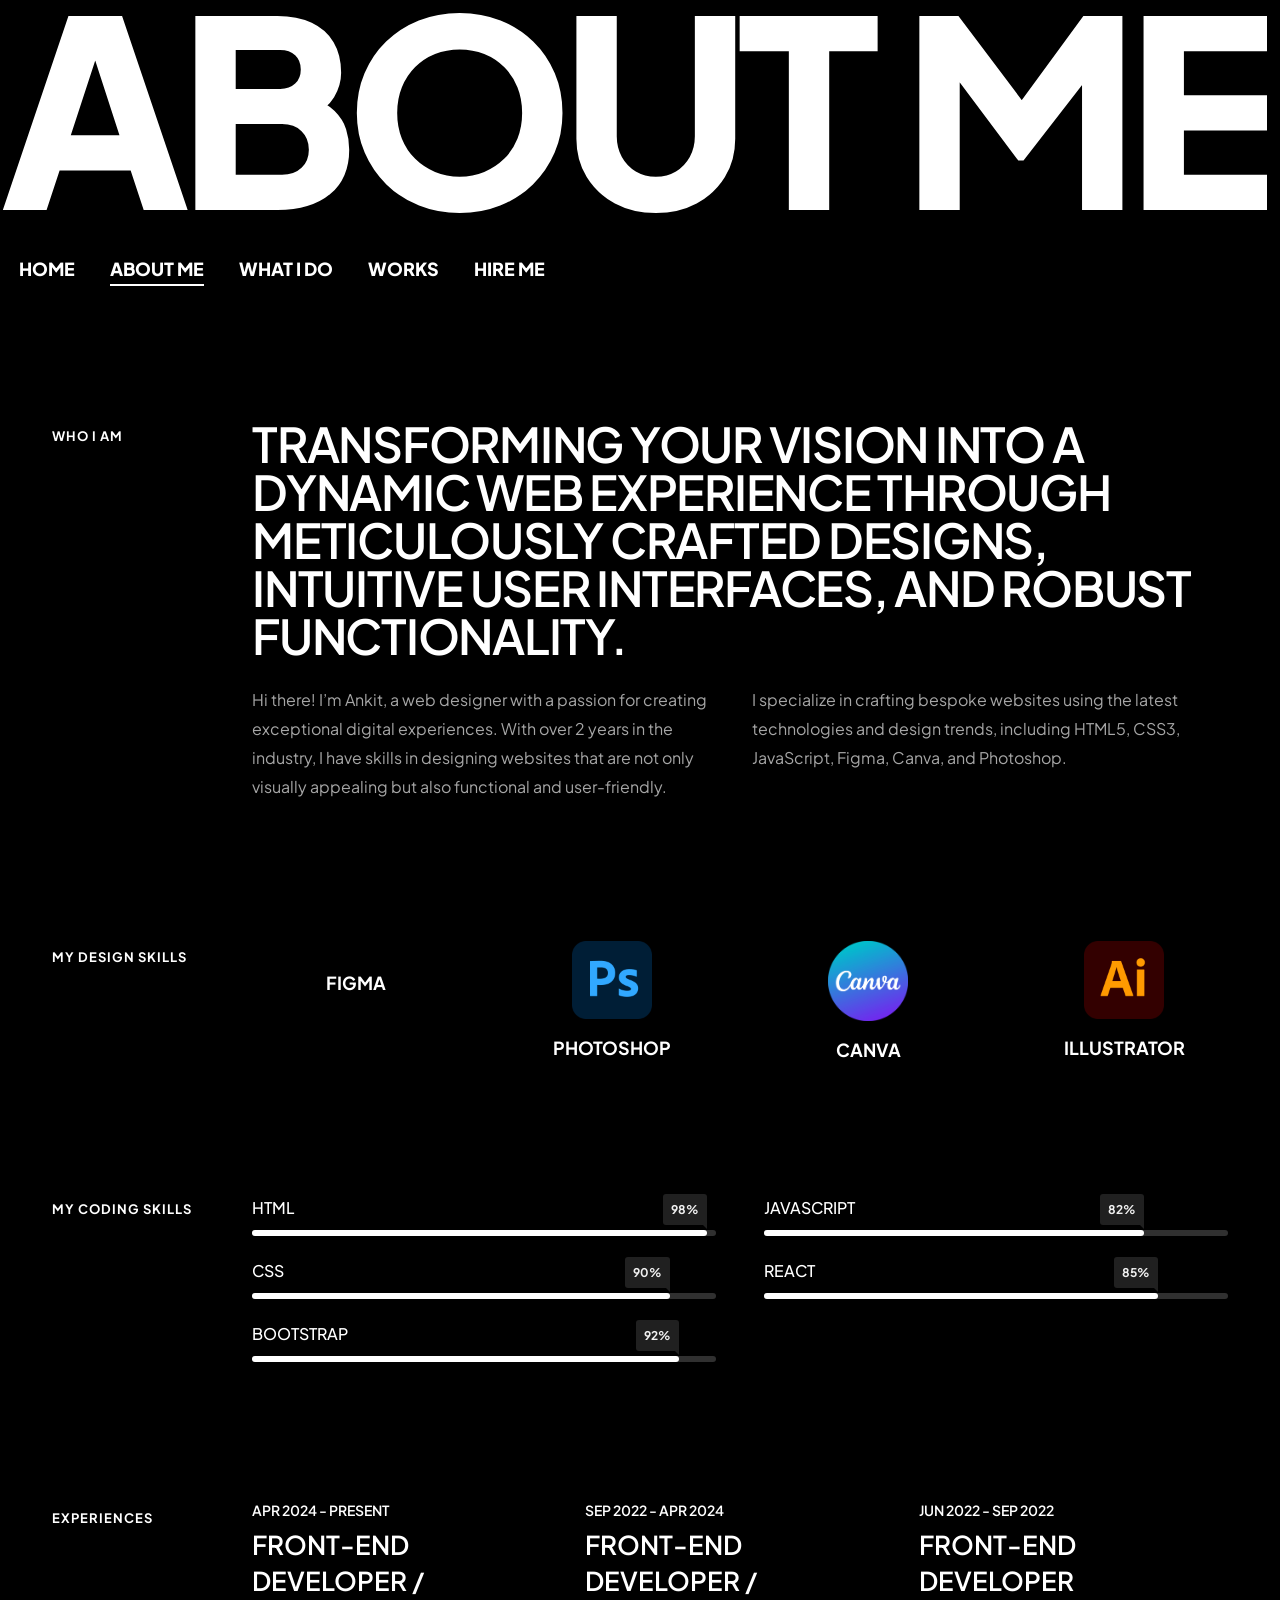
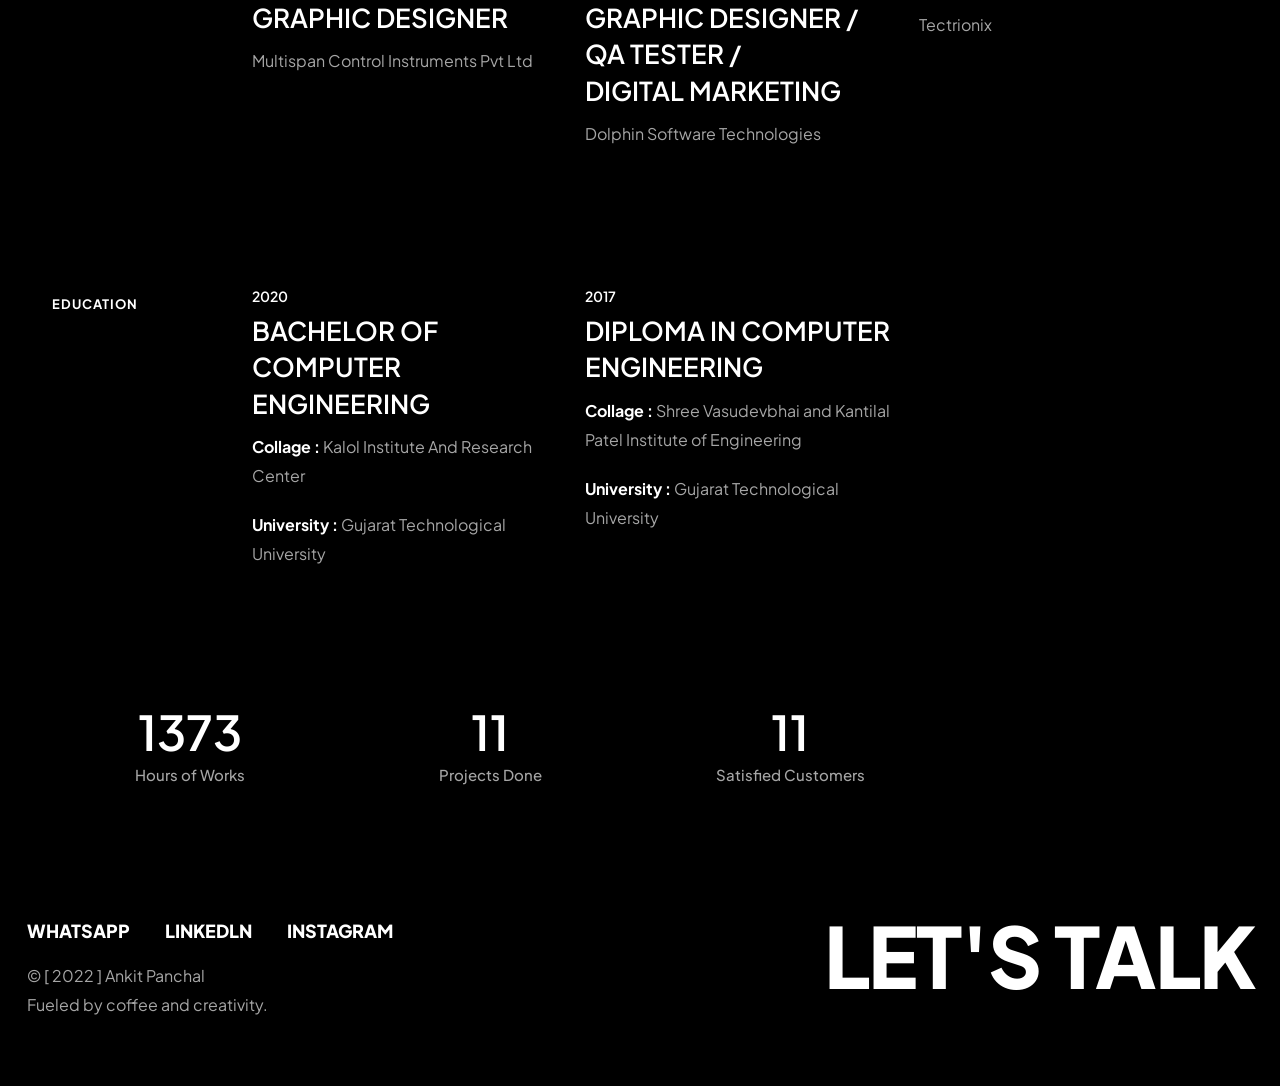
==== commit 58a99119: "meta" ====
--- a/about.html
+++ b/about.html
@@ -17,7 +17,7 @@
     <meta content="text/html;charset=utf-8" http-equiv="Content-Type">
     <meta content="width=device-width, initial-scale=1.0" name="viewport" >
     <meta content="AP Panchal | About Us" name="description" >
-    <meta content="" name="keywords" >
+    <meta content="" name="Ankit Panchal" >
     <meta content="" name="Ankit" >
     <!-- CSS Files
     ================================================== -->
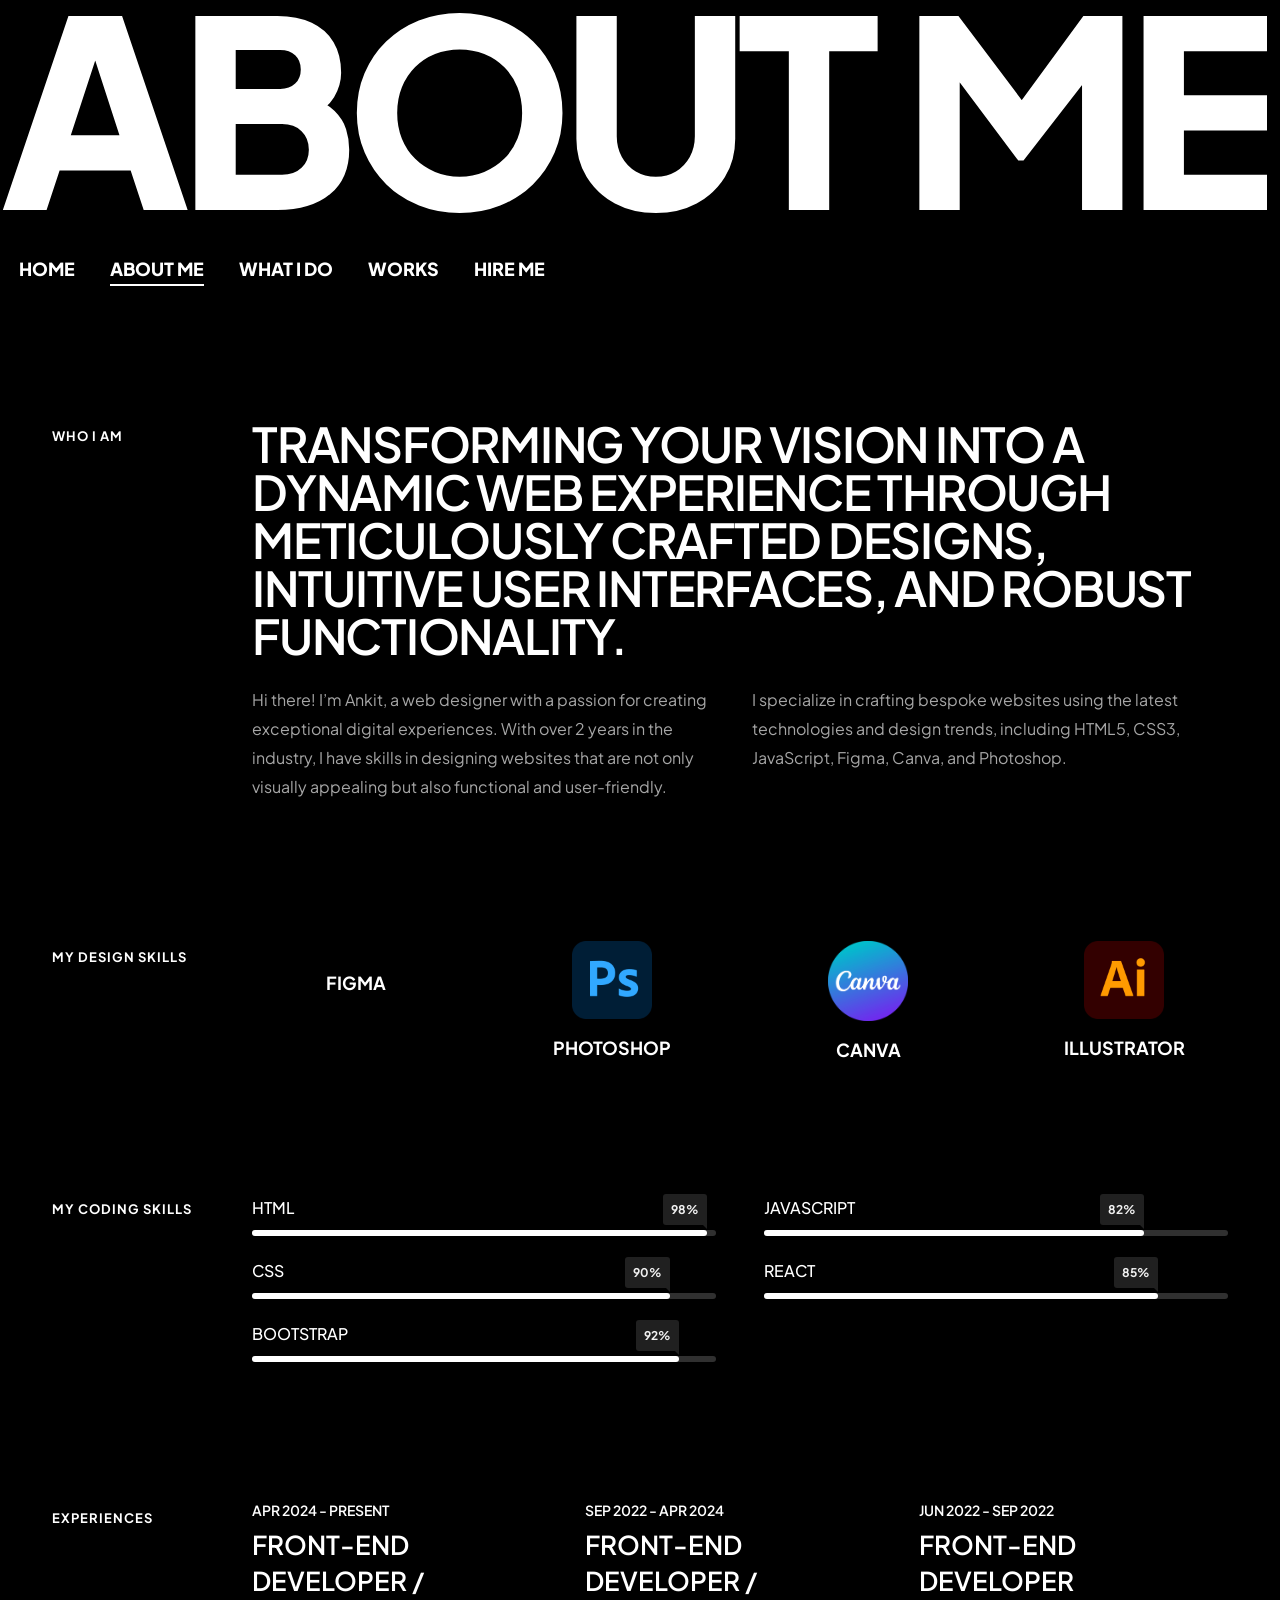
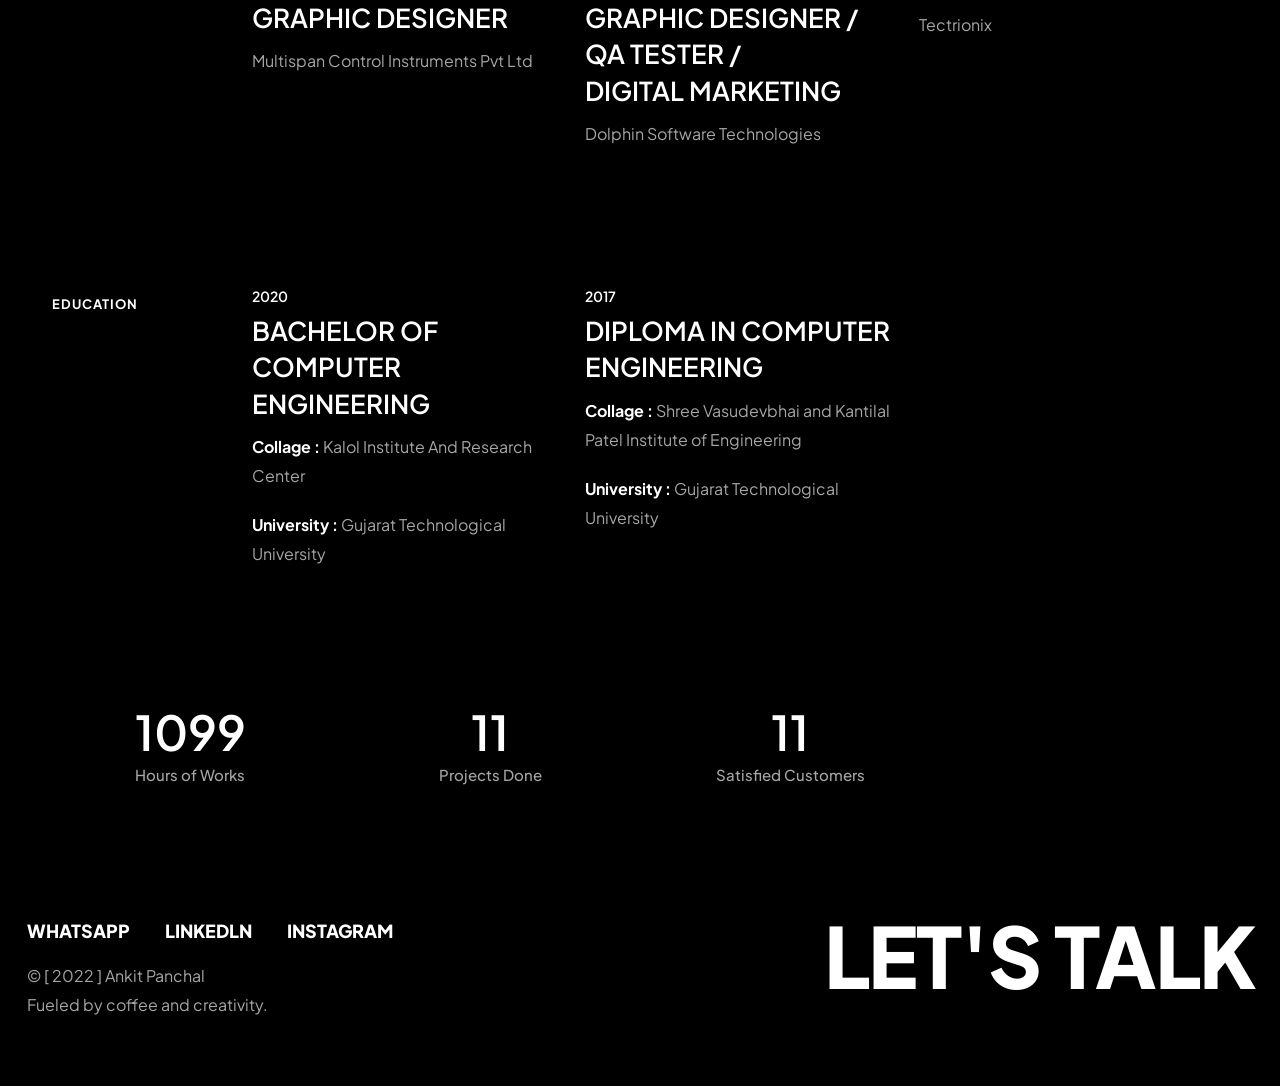
==== commit 2f8fc7b3: "meta2" ====
--- a/about.html
+++ b/about.html
@@ -16,9 +16,10 @@
 
     <meta content="text/html;charset=utf-8" http-equiv="Content-Type">
     <meta content="width=device-width, initial-scale=1.0" name="viewport" >
-    <meta content="AP Panchal | About Us" name="description" >
+    <meta content="Ankit Panchal" name="description" >
     <meta content="" name="Ankit Panchal" >
-    <meta content="" name="Ankit" >
+    <!-- <meta content="" name="Ankit" > -->
+    <meta name="google-site-verification" content="CWDQ19-YdFq0KAYJTudy1FnyMhjP4CBX1F_lZK-9e8k" />
     <!-- CSS Files
     ================================================== -->
     <link href="css/bootstrap.min.css" rel="stylesheet" type="text/css" id="bootstrap">
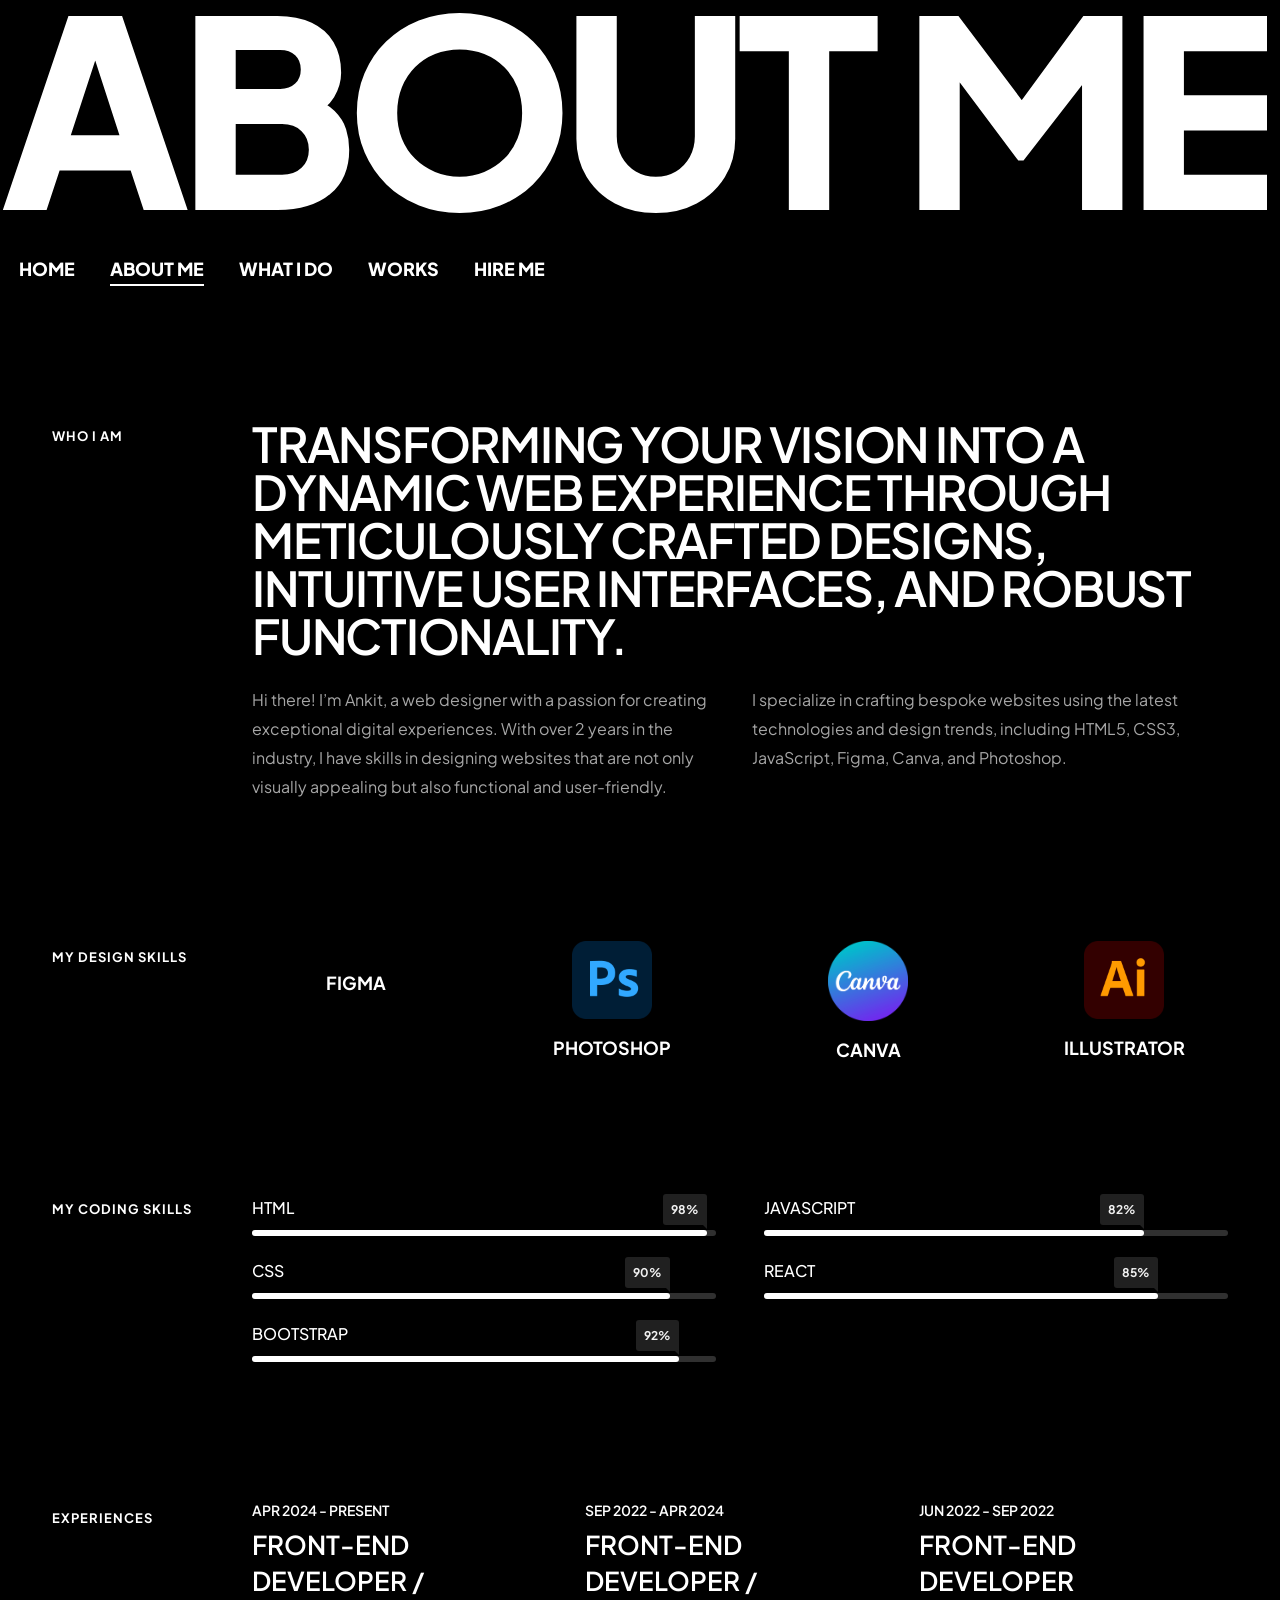
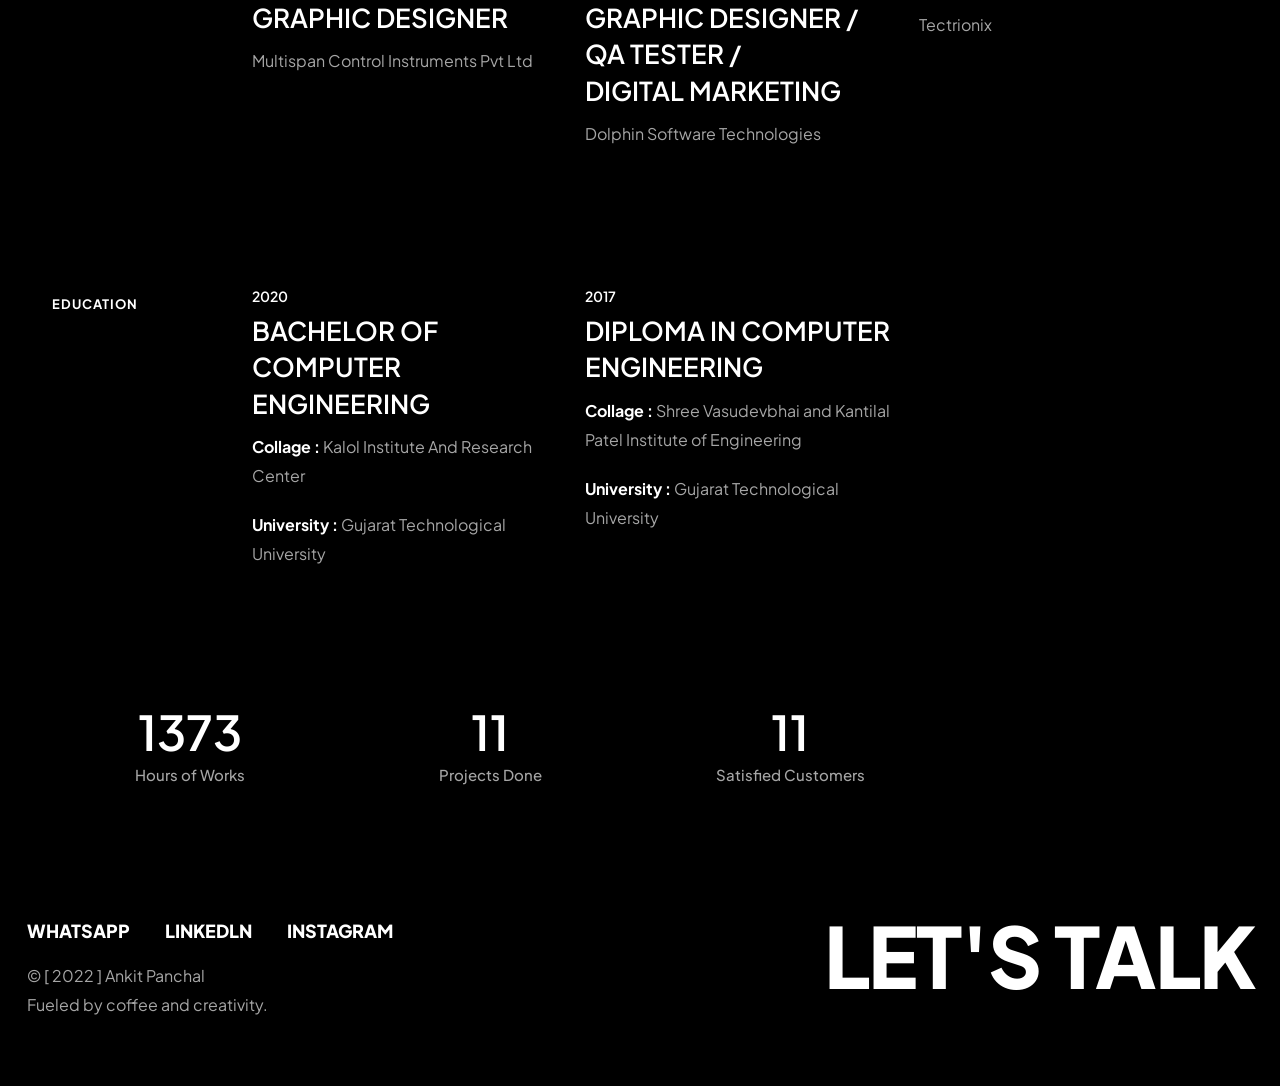
==== commit eb53603d: "meta3" ====
--- a/about.html
+++ b/about.html
@@ -17,7 +17,8 @@
     <meta content="text/html;charset=utf-8" http-equiv="Content-Type">
     <meta content="width=device-width, initial-scale=1.0" name="viewport" >
     <meta content="Ankit Panchal" name="description" >
-    <meta content="" name="Ankit Panchal" >
+    <meta name="keywords" content="Ankit Panchal">
+    <meta name="author" content="Ankit Panchal">
     <!-- <meta content="" name="Ankit" > -->
     <meta name="google-site-verification" content="CWDQ19-YdFq0KAYJTudy1FnyMhjP4CBX1F_lZK-9e8k" />
     <!-- CSS Files
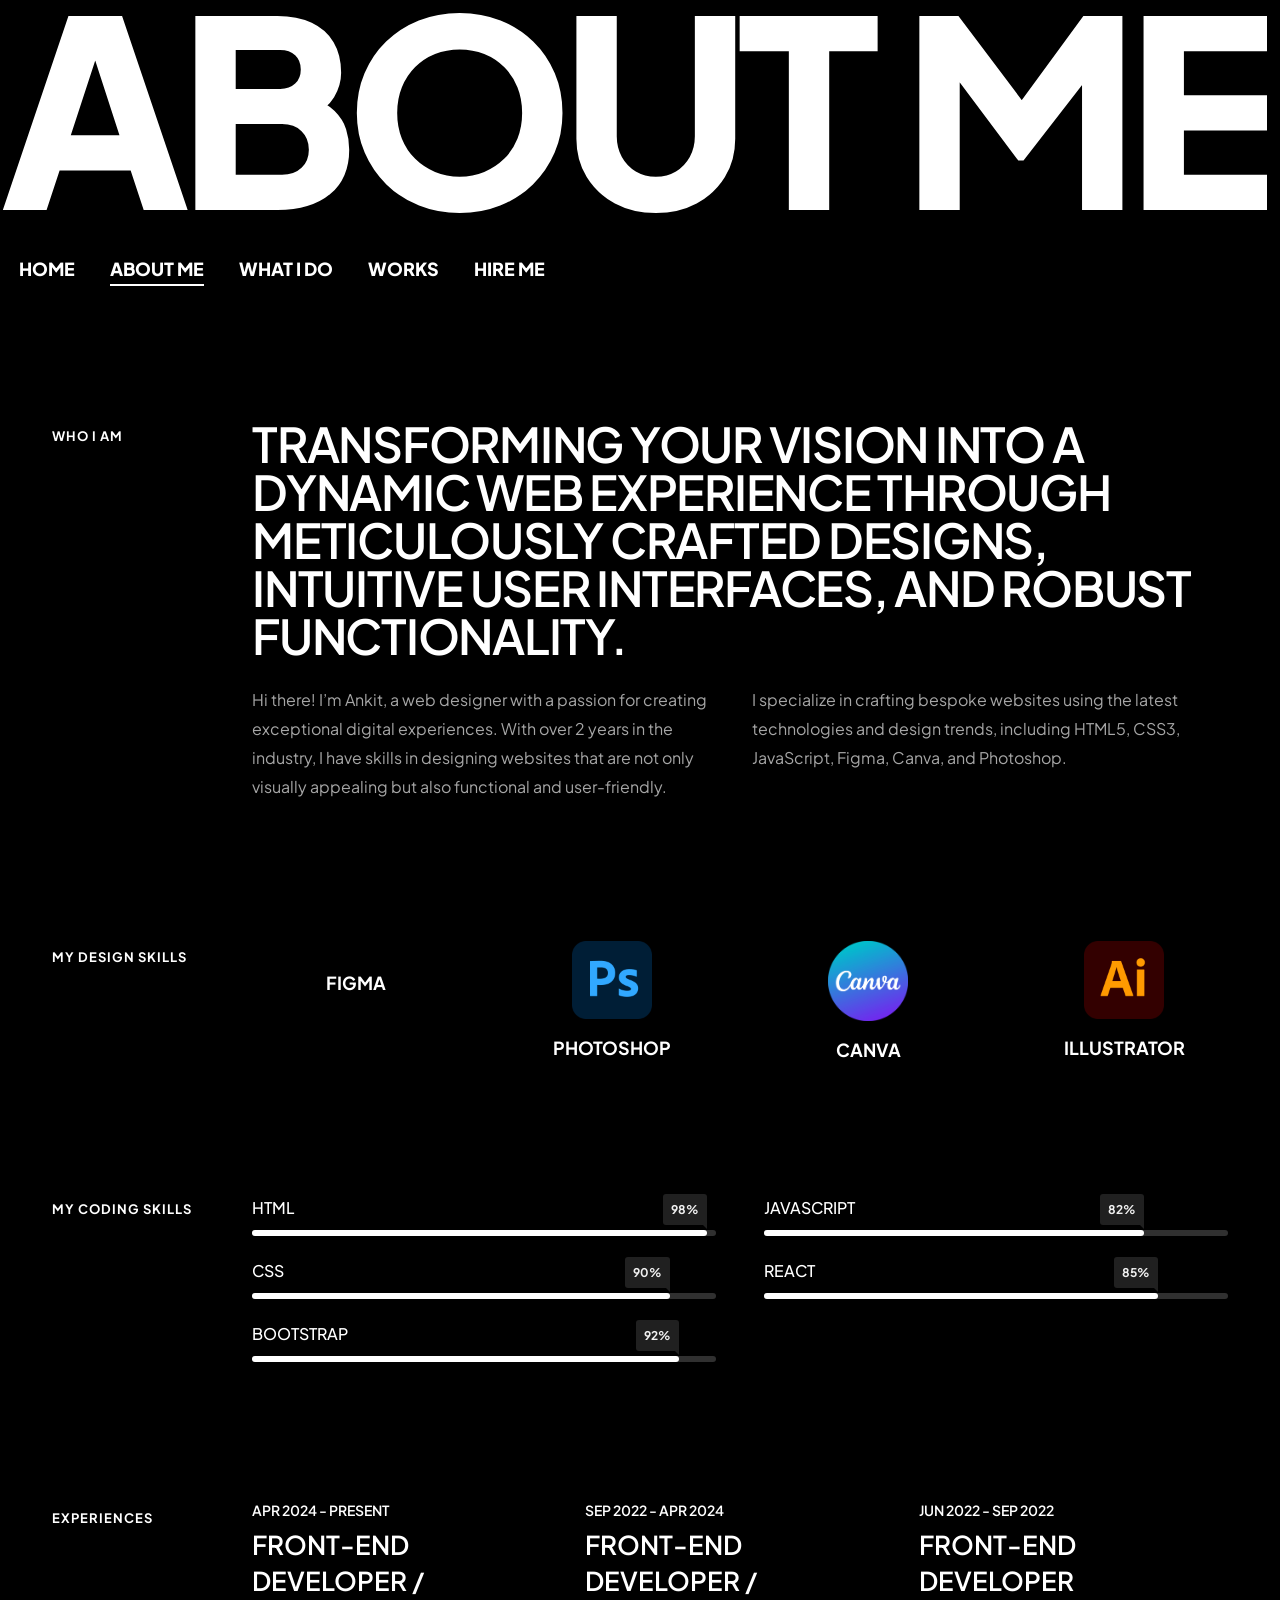
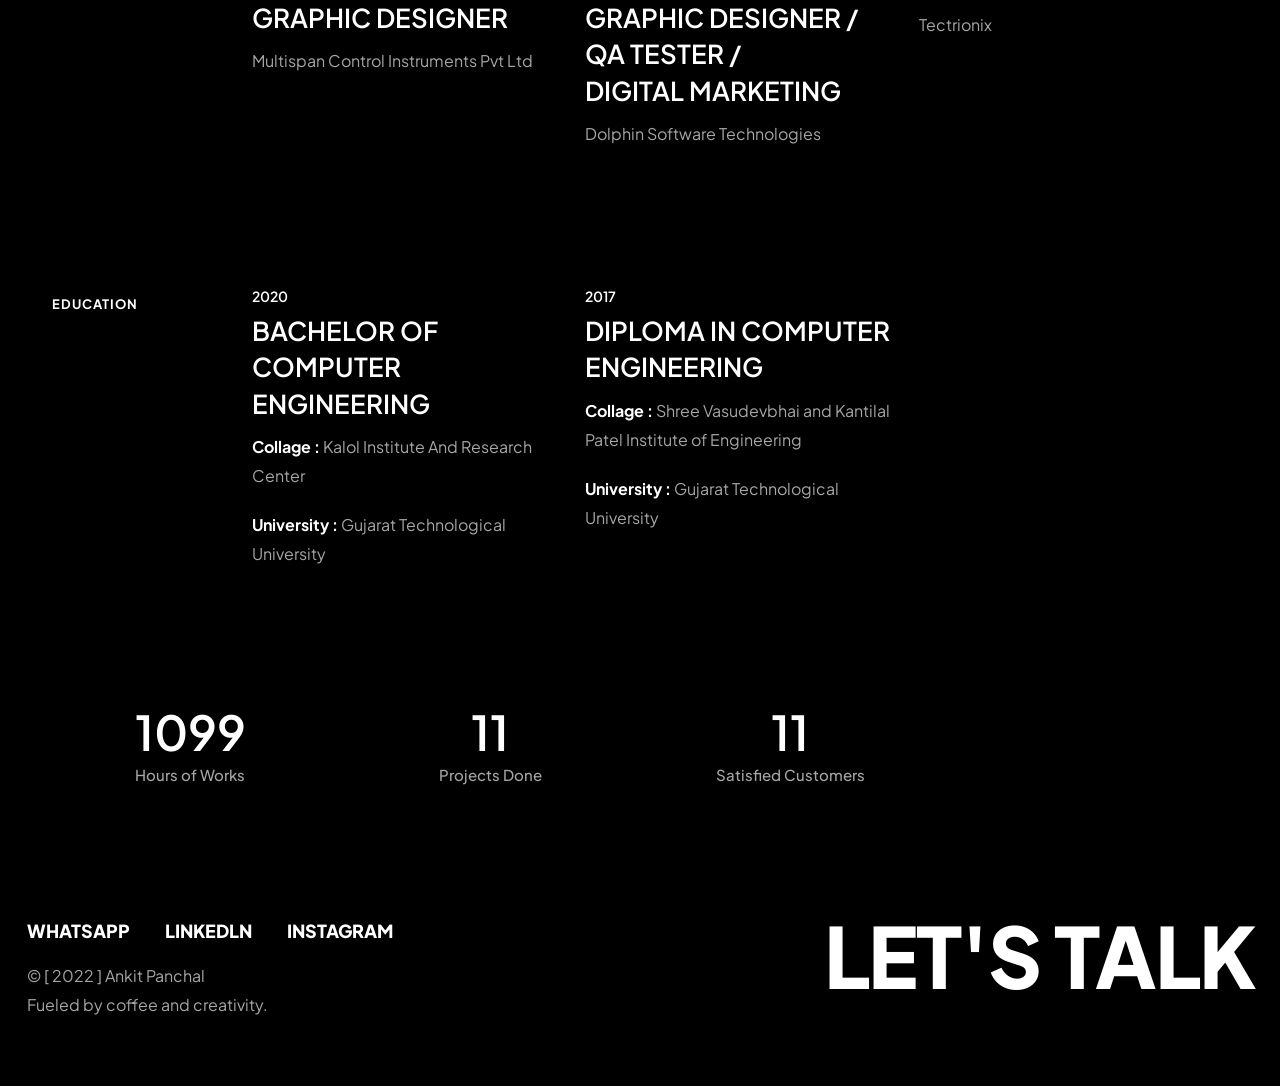
==== commit 5f2b6380: "meta4" ====
--- a/about.html
+++ b/about.html
@@ -3,7 +3,7 @@
 
 
 <head>
-    <title>AP Panchal | About Us</title>
+    <title>Ankit Panchal | About Us</title>
 
     <!-- Favicon -->
     <link rel="icon" href="images/favicon_io/favicon.ico" type="image/x-icon">
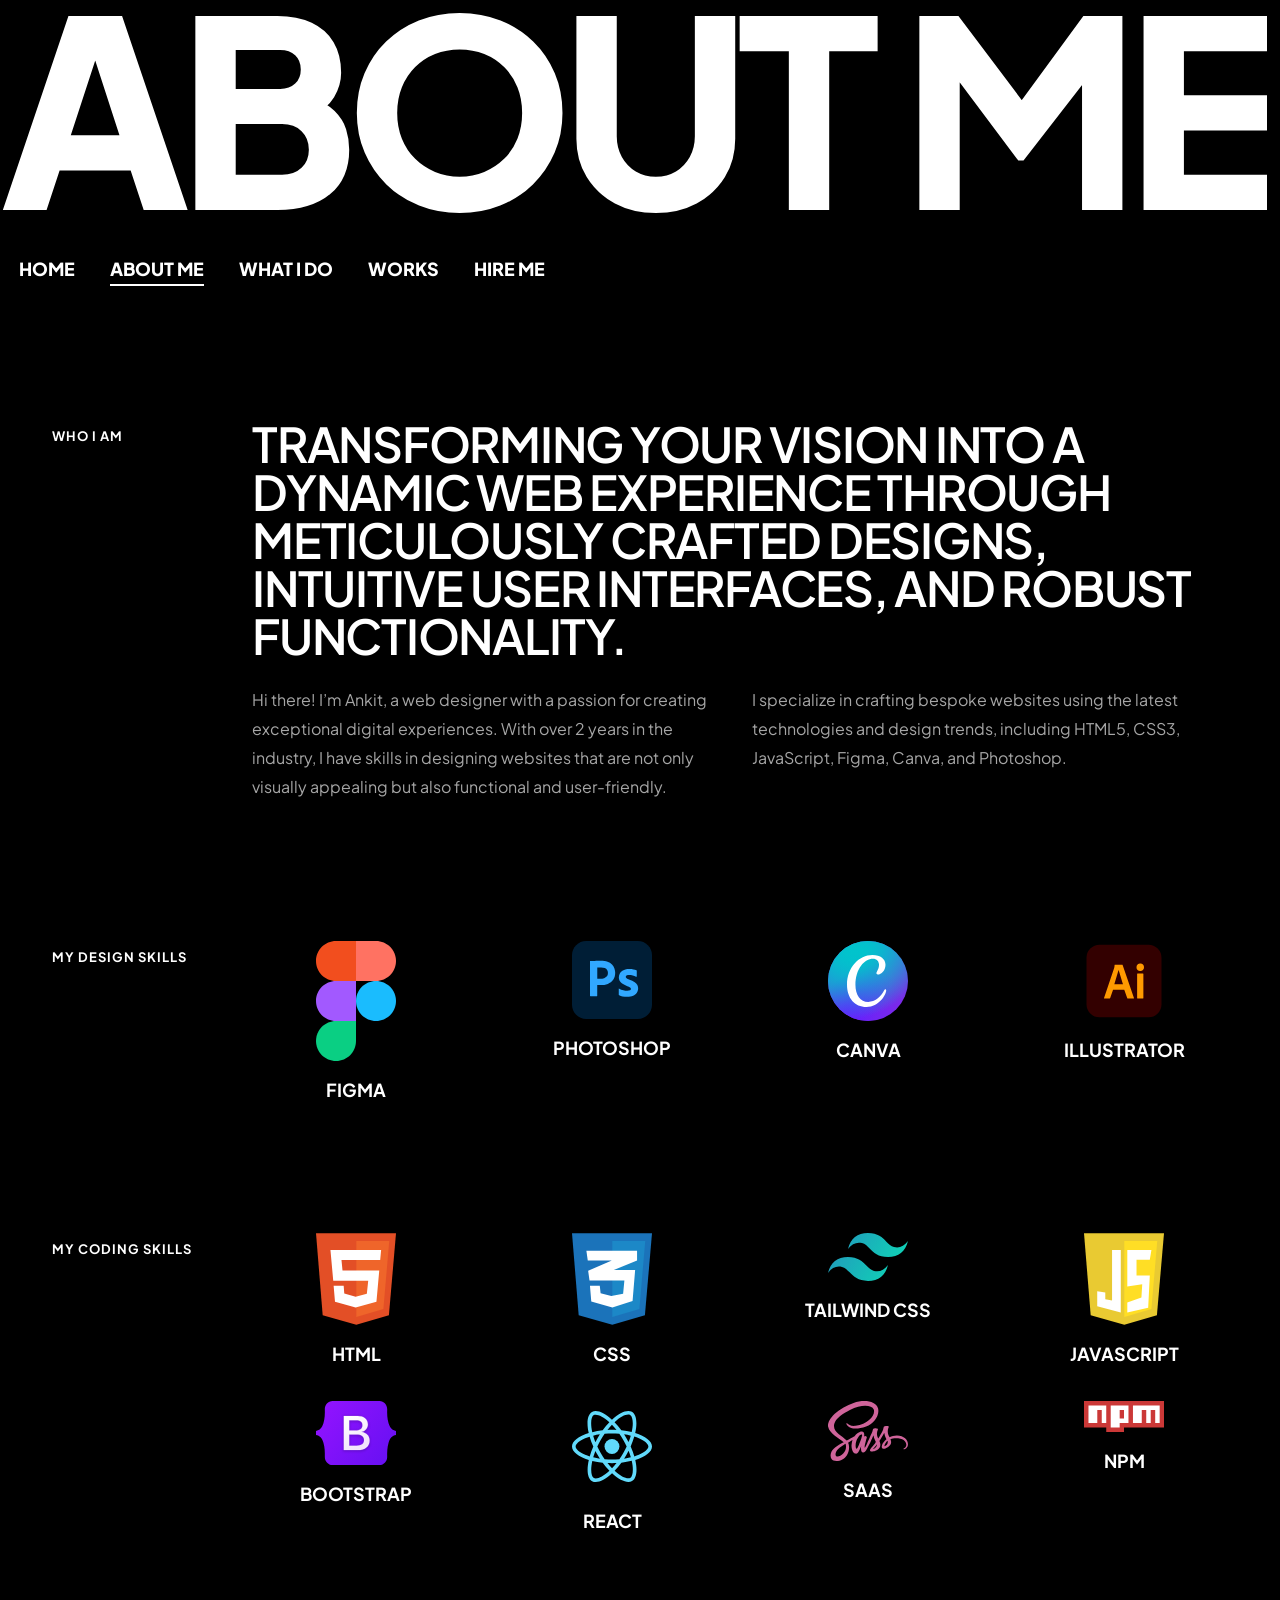
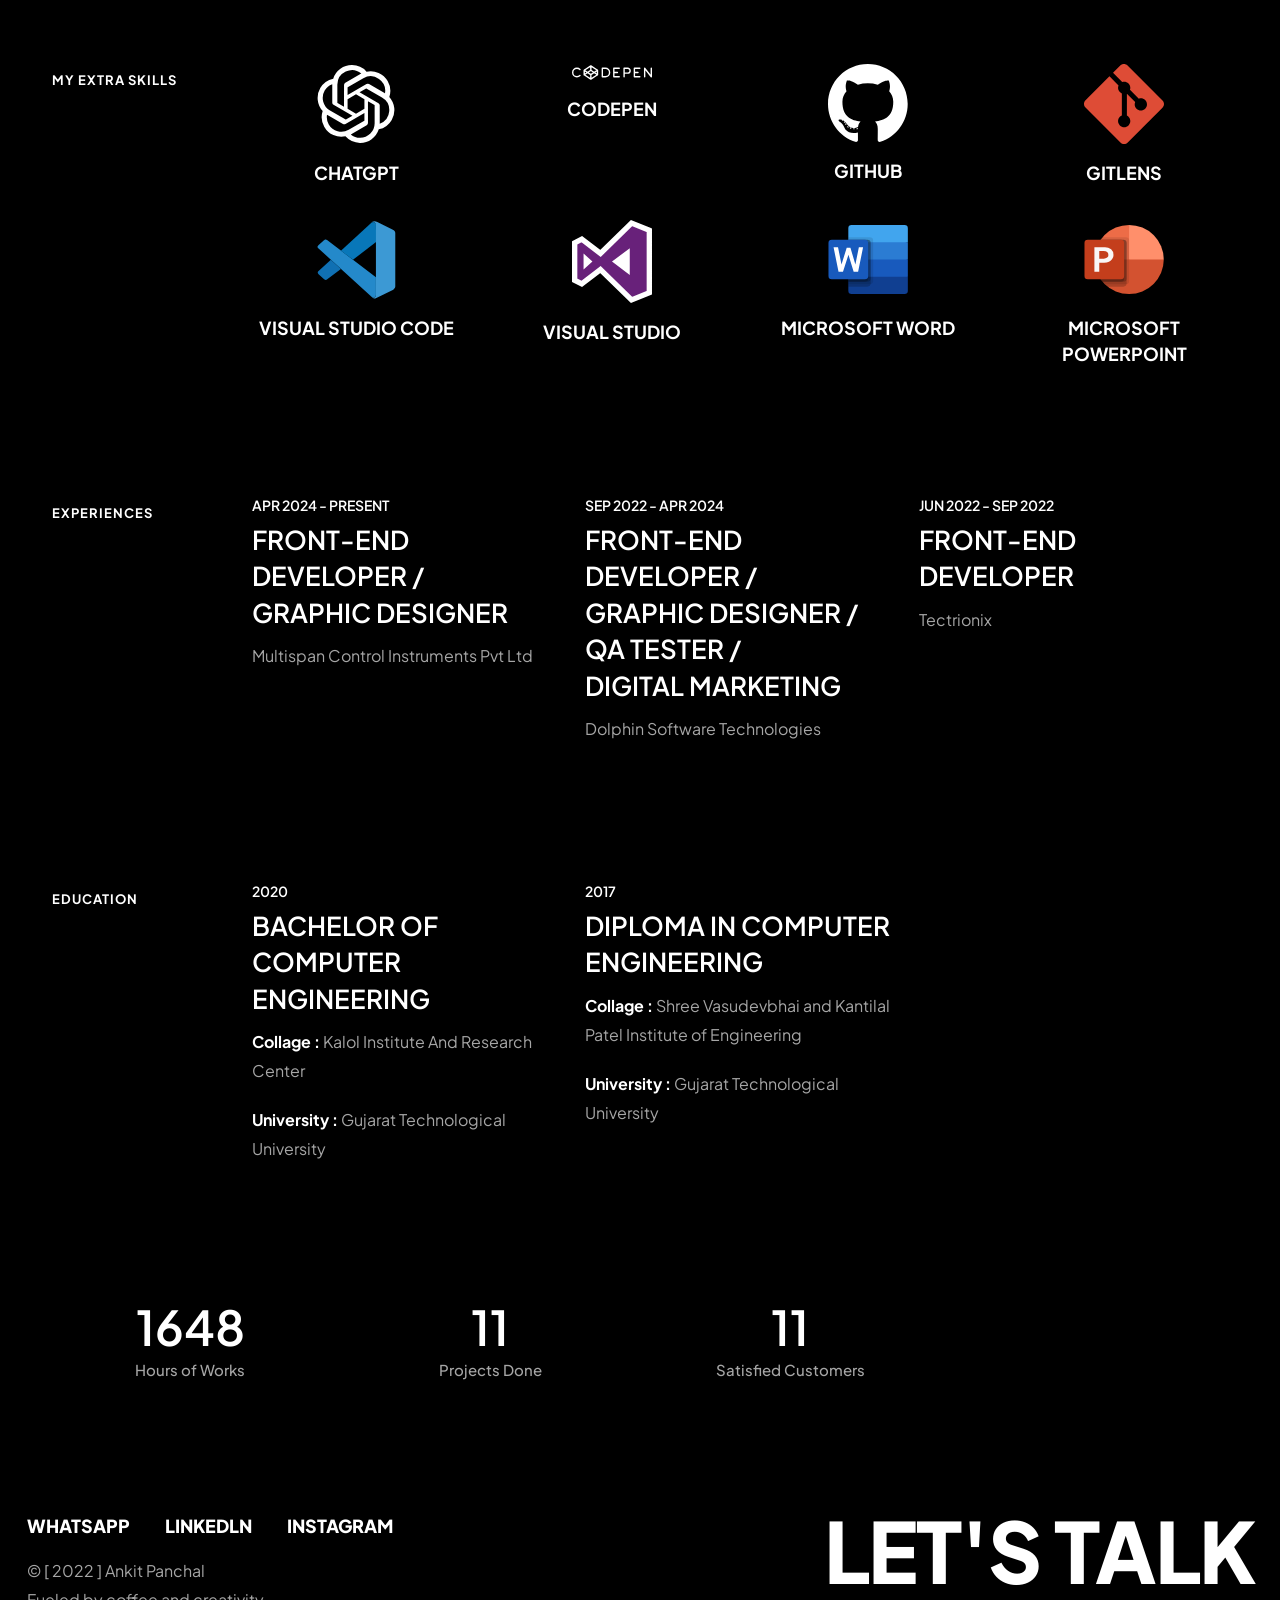
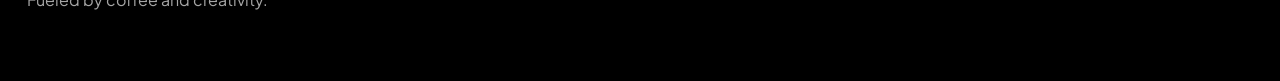
==== commit 60eabdce: "skills" ====
--- a/about.html
+++ b/about.html
@@ -88,6 +88,7 @@
                 </div>
             </section>
 
+            <!-- Design -->
             <section class="no-top">
                 <div class="container">
                     <div class="row g-4">
@@ -98,28 +99,28 @@
                             <div class="row g-4 gx-5">
                                 <div class="col-sm-3 col-6 wow fadeInRight" data-wow-delay=".4s">
                                     <div class="text-center">
-                                        <img src="images/logo/figma.webp" class="w-80px mb-3" alt="">
+                                        <img src="images/Svgs/figma.svg" class="w-80px mb-3" alt="">
                                         <h4>Figma</h4>
                                     </div>
                                 </div>
 
                                 <div class="col-sm-3 col-6 wow fadeInRight" data-wow-delay=".5s">
                                     <div class="text-center">
-                                        <img src="images/logo/Adobe_Photoshop.png" class="w-80px mb-3" alt="">
+                                        <img src="images/Svgs/adobephotoshop.svg" class="w-80px mb-3" alt="">
                                         <h4>Photoshop</h4>
                                     </div>
                                 </div>
 
                                 <div class="col-sm-3 col-6 wow fadeInRight" data-wow-delay=".6s">
                                     <div class="text-center">
-                                        <img src="images/logo/canva.png" class="w-80px mb-3" alt="">
+                                        <img src="images/Svgs/Canva.svg" class="w-80px mb-3" alt="">
                                         <h4>Canva</h4>
                                     </div>
                                 </div>
 
                                 <div class="col-sm-3 col-6 wow fadeInRight" data-wow-delay=".7s">
                                     <div class="text-center">
-                                        <img src="images/logo/adobe_illustrator.png" class="w-80px mb-3" alt="">
+                                        <img src="images/Svgs/adobe-illustrator.svg" class="w-80px mb-3" alt="">
                                         <h4>Illustrator</h4>
                                     </div>
                                 </div>
@@ -129,6 +130,7 @@
                 </div>
             </section>
 
+            <!-- Coding -->
             <section class="no-top">
                 <div class="container">
                     <div class="row g-4">
@@ -137,56 +139,149 @@
                         </div>
                         <div class="col-lg-10">                            
                             <div class="row g-4 gx-5">
-                                <div class="col-md-6 wow fadeInRight" data-wow-delay=".4s">
-                                    <div class="d-skills-bar">
-                                      <div class="d-bar">
-                                        <div class="d-skill" data-value="98%">
-                                            <div class="d-info">
-                                              <span>HTML</span>
-                                            </div>
-                                            <div class="d-progress-line"><span class="d-fill-line"></span></div>
-                                        </div>
-
-                                        <div class="d-skill" data-value="90%">
-                                            <div class="d-info">
-                                              <span>CSS</span>
-                                            </div>
-                                            <div class="d-progress-line"><span class="d-fill-line"></span></div>
-                                        </div>
-
-                                        <div class="d-skill" data-value="92%">
-                                            <div class="d-info">
-                                              <span>BOOTSTRAP</span>
-                                            </div>
-                                            <div class="d-progress-line"><span class="d-fill-line"></span></div>
-                                        </div>
-
-                                    </div>
-                                </div>
-                            </div>
-
-                            <div class="col-md-6 wow fadeInRight" data-wow-delay=".5s">
-                                <div class="d-skills-bar">
-                                    <div class="d-bar">
-                                        <div class="d-skill" data-value="82%">
-                                            <div class="d-info">
-                                              <span>JAVASCRIPT</span>
-                                            </div>
-                                            <div class="d-progress-line"><span class="d-fill-line"></span></div>
-                                        </div>
-
-
-                                        <div class="d-skill" data-value="85%">
-                                            <div class="d-info">
-                                              <span>REACT</span>
-                                            </div>
-                                            <div class="d-progress-line"><span class="d-fill-line"></span></div>
-                                        </div>
-                                    </div>
-                                </div>
-                            </div>
-
-                        </div>
+
+                                <!-- 1 -->
+                                <div class="col-sm-3 col-6 wow fadeInRight" data-wow-delay=".4s">
+                                    <div class="text-center">
+                                        <img src="images/Svgs/html.svg" class="w-80px mb-3" alt="">
+                                        <h4>HTML</h4>
+                                    </div>
+                                </div>
+
+                                <!-- 2 -->
+                                <div class="col-sm-3 col-6 wow fadeInRight" data-wow-delay=".5s">
+                                    <div class="text-center">
+                                        <img src="images/Svgs/css-3.svg" class="w-80px mb-3" alt="">
+                                        <h4>CSS</h4>
+                                    </div>
+                                </div>
+
+                                <!-- 3 -->
+                                <div class="col-sm-3 col-6 wow fadeInRight" data-wow-delay=".6s">
+                                    <div class="text-center">
+                                        <img src="images/Svgs/tailwindcss.svg" class="w-80px mb-3" alt="">
+                                        <h4>Tailwind CSS</h4>
+                                    </div>
+                                </div>
+
+                                    <!-- 4 -->
+                                <div class="col-sm-3 col-6 wow fadeInRight" data-wow-delay=".6s">
+                                    <div class="text-center">
+                                        <img src="images/Svgs/javascript.svg" class="w-80px mb-3" alt="">
+                                        <h4>JavaScript</h4>
+                                    </div>
+                                </div>
+
+                                <!-- 5 -->
+                                <div class="col-sm-3 col-6 wow fadeInRight" data-wow-delay=".7s">
+                                    <div class="text-center">
+                                        <img src="images/Svgs/Bootstrap.svg" class="w-80px mb-3" alt="">
+                                        <h4>Bootstrap</h4>
+                                    </div>
+                                </div>
+
+                                <!-- 6 -->
+                                <div class="col-sm-3 col-6 wow fadeInRight" data-wow-delay=".7s">
+                                    <div class="text-center">
+                                        <img src="images/Svgs/react.svg" class="w-80px mb-3" alt="">
+                                        <h4>React</h4>
+                                    </div>
+                                </div>
+
+                                <!-- 7 -->
+                                <div class="col-sm-3 col-6 wow fadeInRight" data-wow-delay=".7s">
+                                    <div class="text-center">
+                                        <img src="images/Svgs/sass.svg" class="w-80px mb-3" alt="">
+                                        <h4>SaaS</h4>
+                                    </div>
+                                </div>
+
+                                <!-- 7 -->
+                                <div class="col-sm-3 col-6 wow fadeInRight" data-wow-delay=".7s">
+                                    <div class="text-center">
+                                        <img src="images/Svgs/npm.svg" class="w-80px mb-3" alt="">
+                                        <h4>npm</h4>
+                                    </div>
+                                </div>
+                            </div>
+                    </div>
+                </div>
+            </section>
+
+            <!-- Extra skills -->
+            <section class="no-top">
+                <div class="container">
+                    <div class="row g-4">
+                        <div class="col-lg-2">
+                            <div class="subtitle wow fadeInUp" data-wow-delay=".3s">My Extra Skills</div>
+                        </div>
+                        <div class="col-lg-10">                            
+                            <div class="row g-4 gx-5">
+
+                                <!-- 1 -->
+                                <div class="col-sm-3 col-6 wow fadeInRight" data-wow-delay=".4s">
+                                    <div class="text-center">
+                                        <img src="images/Svgs/chatgpt.svg" class="w-80px mb-3" alt="">
+                                        <h4>ChatGPT</h4>
+                                    </div>
+                                </div>
+
+                                <!-- 2 -->
+                                <div class="col-sm-3 col-6 wow fadeInRight" data-wow-delay=".5s">
+                                    <div class="text-center">
+                                        <img src="images/Svgs/Codepen.svg" class="w-80px mb-3" alt="">
+                                        <h4>CodePen</h4>
+                                    </div>
+                                </div>
+
+                                <!-- 3 -->
+                                <div class="col-sm-3 col-6 wow fadeInRight" data-wow-delay=".6s">
+                                    <div class="text-center">
+                                        <img src="images/Svgs/github.svg" class="w-80px mb-3" alt="">
+                                        <h4>GitHub</h4>
+                                    </div>
+                                </div>
+
+                                    <!-- 4 -->
+                                <div class="col-sm-3 col-6 wow fadeInRight" data-wow-delay=".6s">
+                                    <div class="text-center">
+                                        <img src="images/Svgs/gitlens.svg" class="w-80px mb-3" alt="">
+                                        <h4>GitLens</h4>
+                                    </div>
+                                </div>
+
+                                <!-- 5 -->
+                                <div class="col-sm-3 col-6 wow fadeInRight" data-wow-delay=".7s">
+                                    <div class="text-center">
+                                        <img src="images/Svgs/visual-studio-code.svg" class="w-80px mb-3" alt="">
+                                        <h4>Visual Studio Code</h4>
+                                    </div>
+                                </div>
+
+                                <!-- 6 -->
+                                <div class="col-sm-3 col-6 wow fadeInRight" data-wow-delay=".7s">
+                                    <div class="text-center">
+                                        <img src="images/Svgs/visual-studio.svg" class="w-80px mb-3" alt="">
+                                        <h4>Visual Studio</h4>
+                                    </div>
+                                </div>
+
+                                <!-- 7 -->
+                                <div class="col-sm-3 col-6 wow fadeInRight" data-wow-delay=".7s">
+                                    <div class="text-center">
+                                        <img src="images/Svgs/word.svg" class="w-80px mb-3" alt="">
+                                        <h4>Microsoft Word</h4>
+                                    </div>
+                                </div>
+
+                                <!-- 7 -->
+                                <div class="col-sm-3 col-6 wow fadeInRight" data-wow-delay=".7s">
+                                    <div class="text-center">
+                                        <img src="images/Svgs/powerpoint.svg" class="w-80px mb-3" alt="">
+                                        <h4>Microsoft PowerPoint</h4>
+                                    </div>
+                                </div>
+                            </div>
                     </div>
                 </div>
             </section>
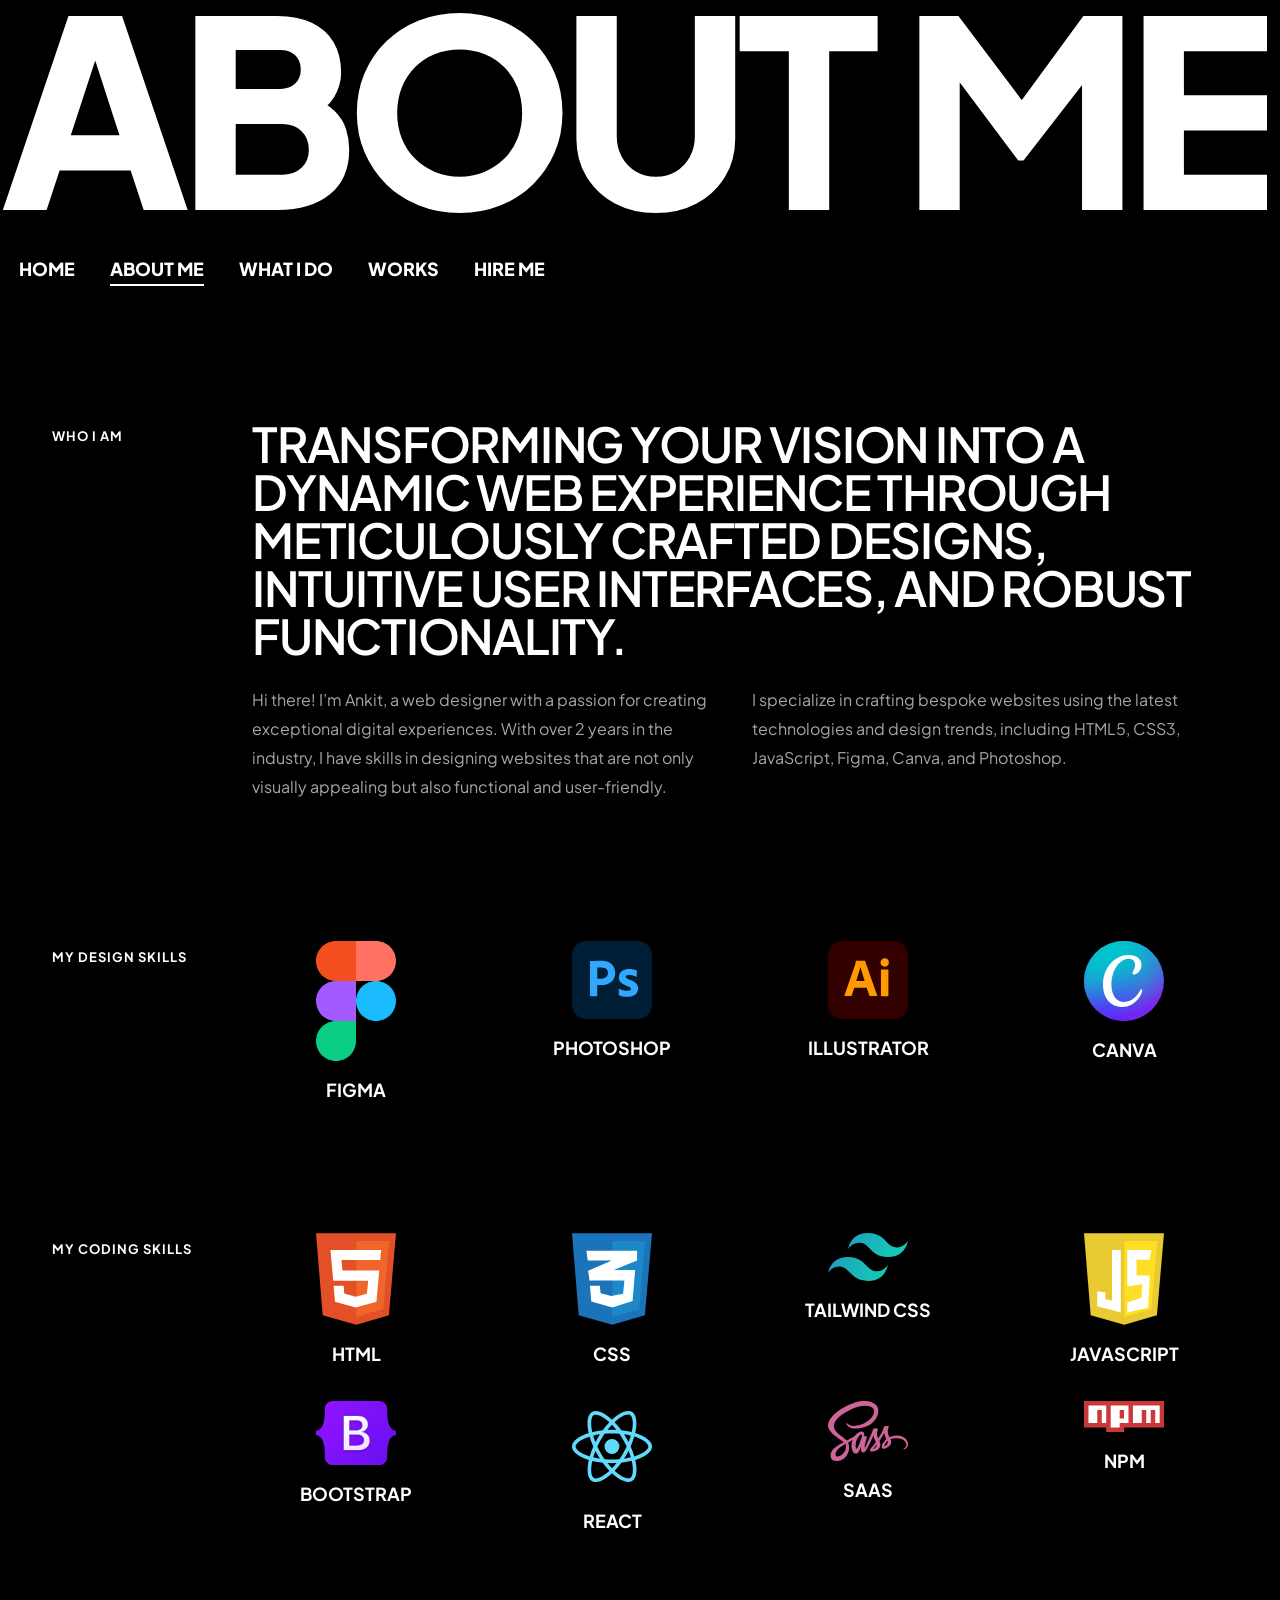
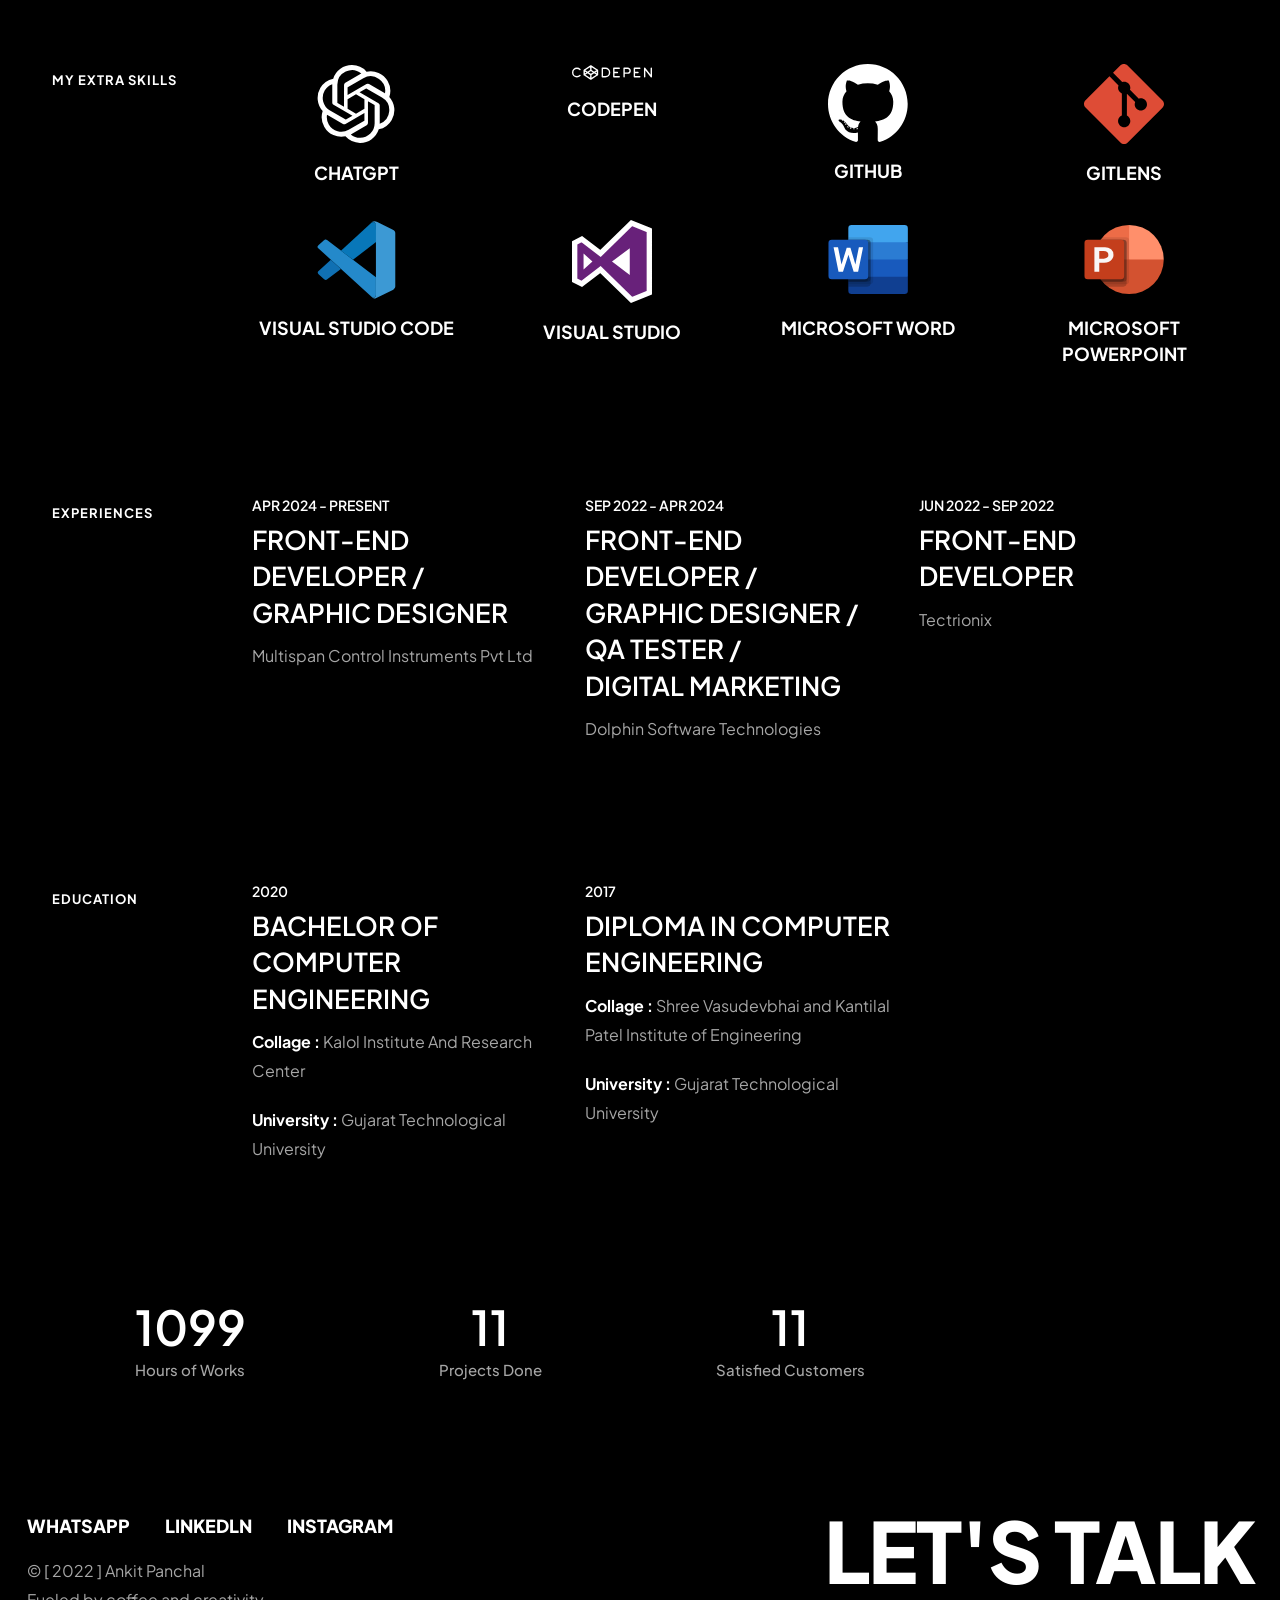
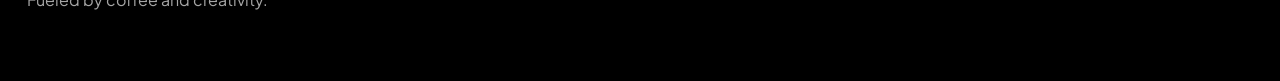
==== commit f41f508d: "skill1" ====
--- a/about.html
+++ b/about.html
@@ -110,6 +110,13 @@
                                         <h4>Photoshop</h4>
                                     </div>
                                 </div>
+                                
+                                <div class="col-sm-3 col-6 wow fadeInRight" data-wow-delay=".7s">
+                                    <div class="text-center">
+                                        <img src="images/Svgs/Adobe_Illustrator_CC_icon.svg" class="w-80px mb-3" alt="">
+                                        <h4>Illustrator</h4>
+                                    </div>
+                                </div>
 
                                 <div class="col-sm-3 col-6 wow fadeInRight" data-wow-delay=".6s">
                                     <div class="text-center">
@@ -118,12 +125,6 @@
                                     </div>
                                 </div>
 
-                                <div class="col-sm-3 col-6 wow fadeInRight" data-wow-delay=".7s">
-                                    <div class="text-center">
-                                        <img src="images/Svgs/adobe-illustrator.svg" class="w-80px mb-3" alt="">
-                                        <h4>Illustrator</h4>
-                                    </div>
-                                </div>
                             </div>
                         </div>
                     </div>
